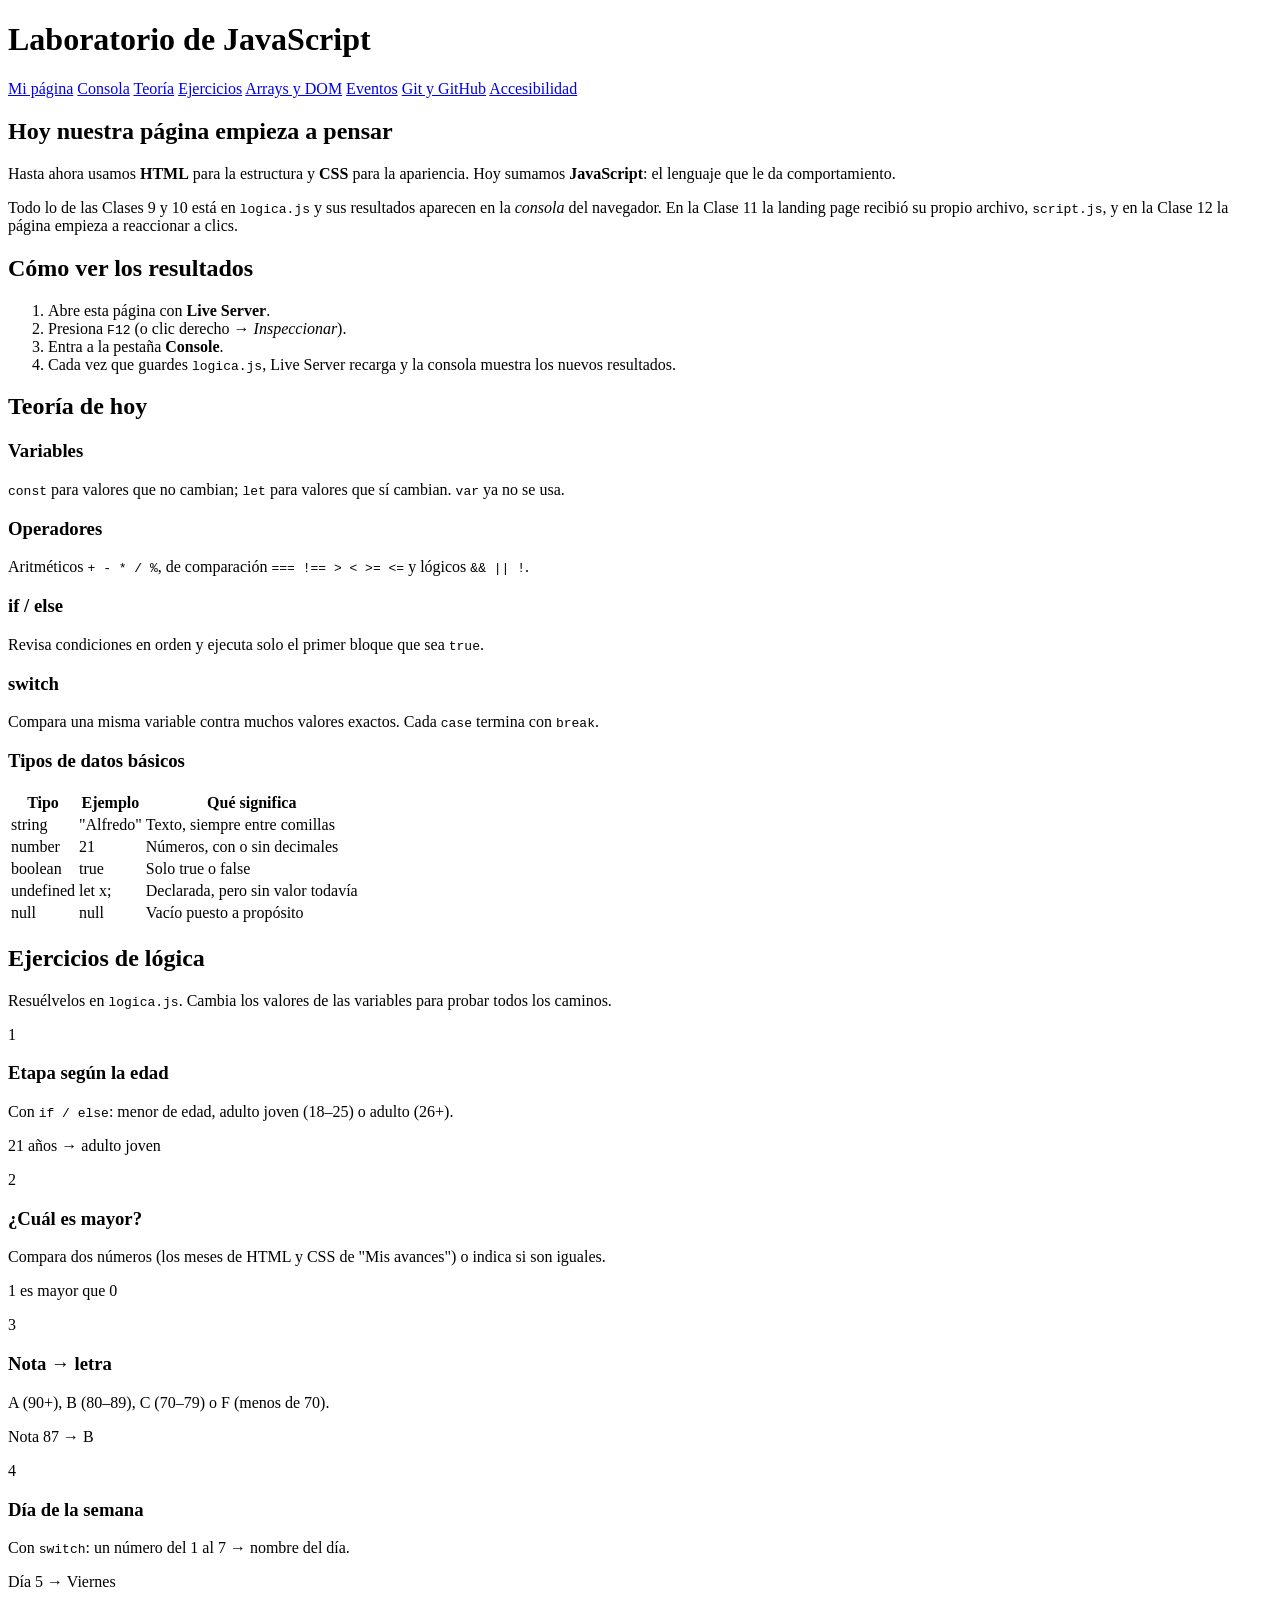
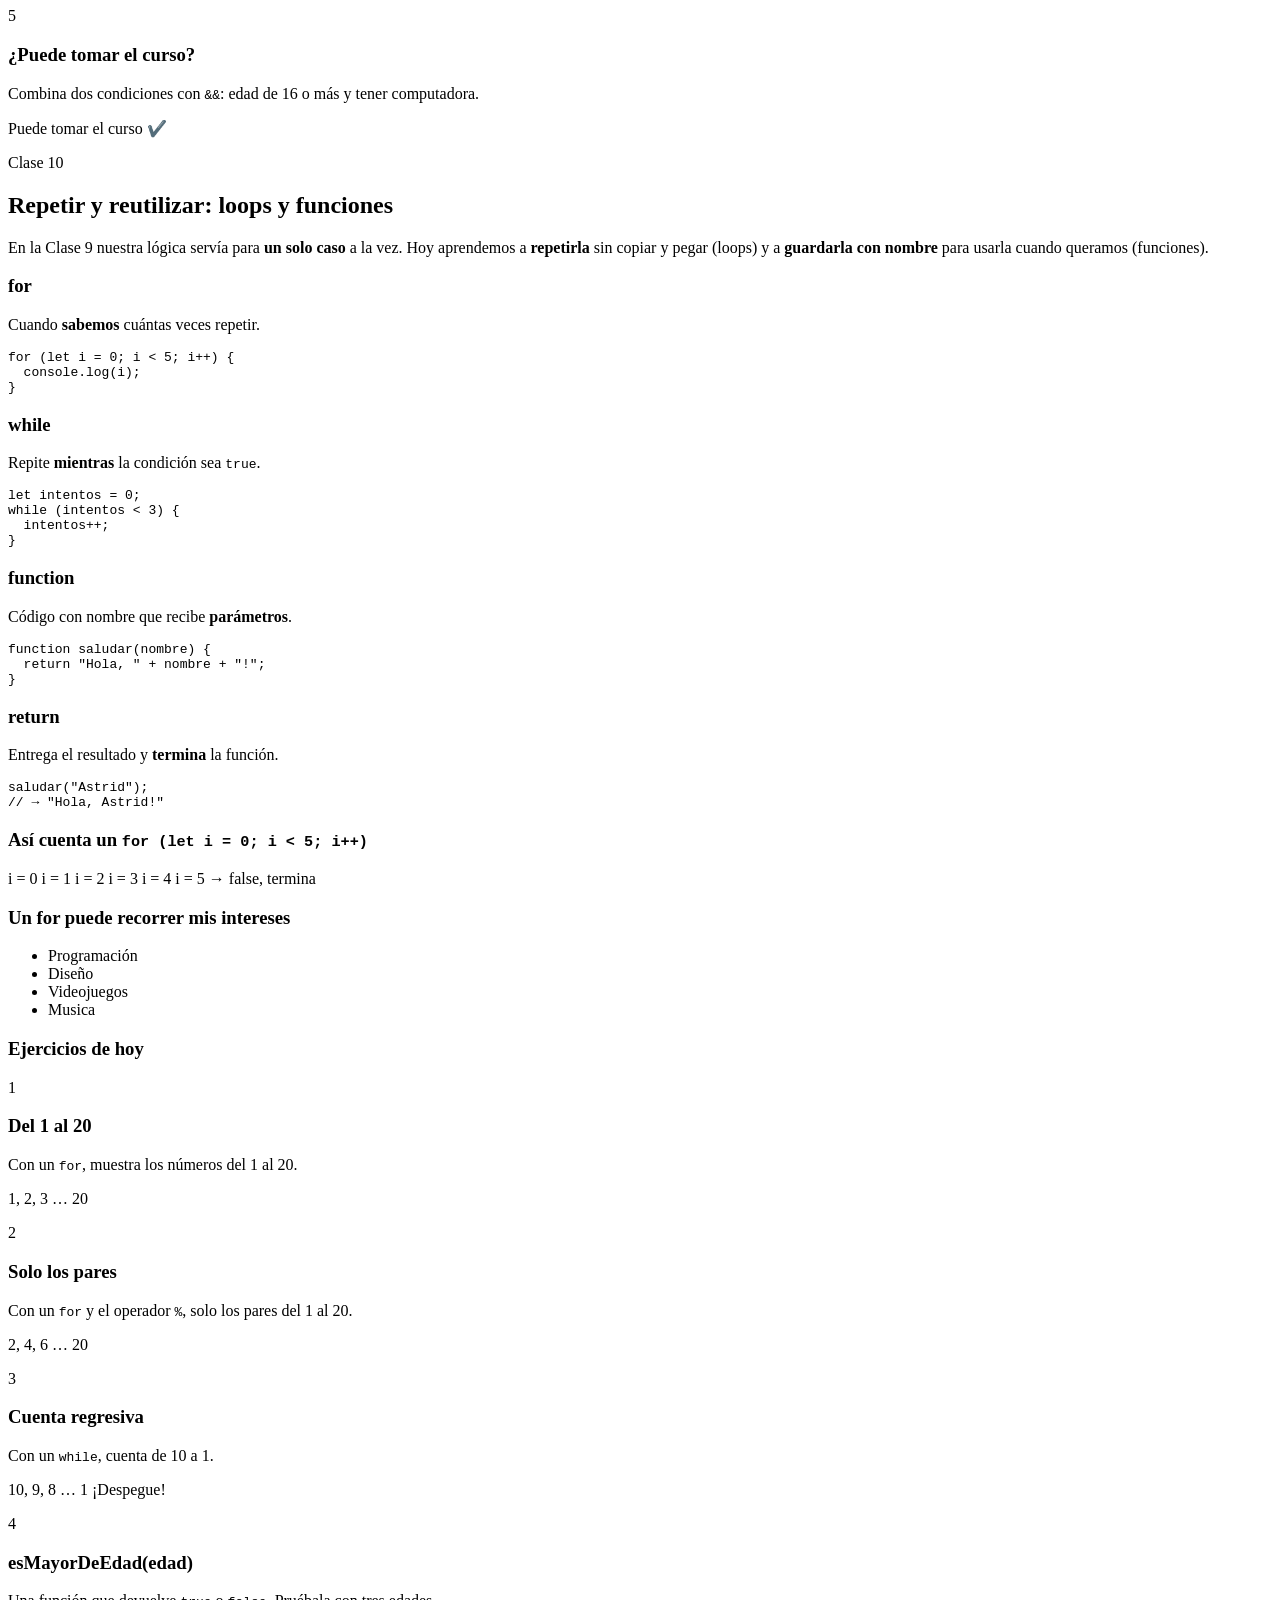
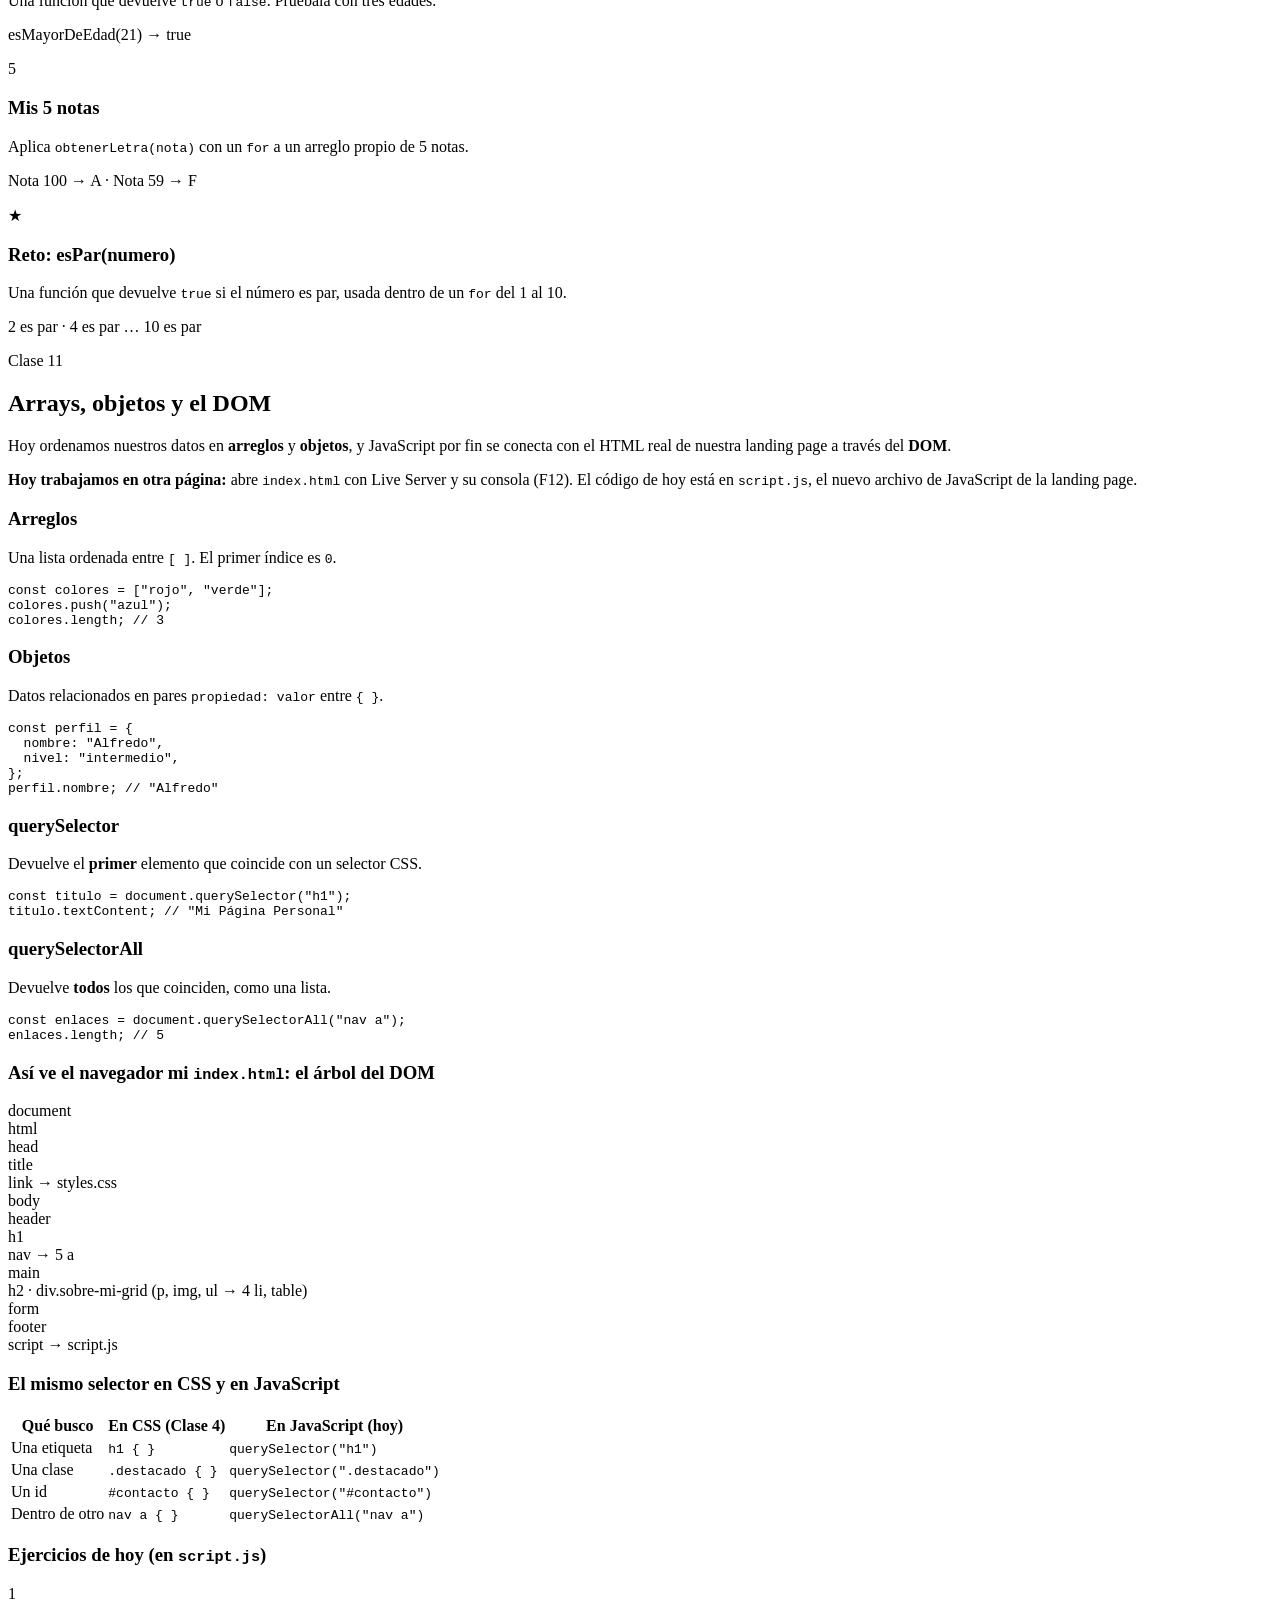
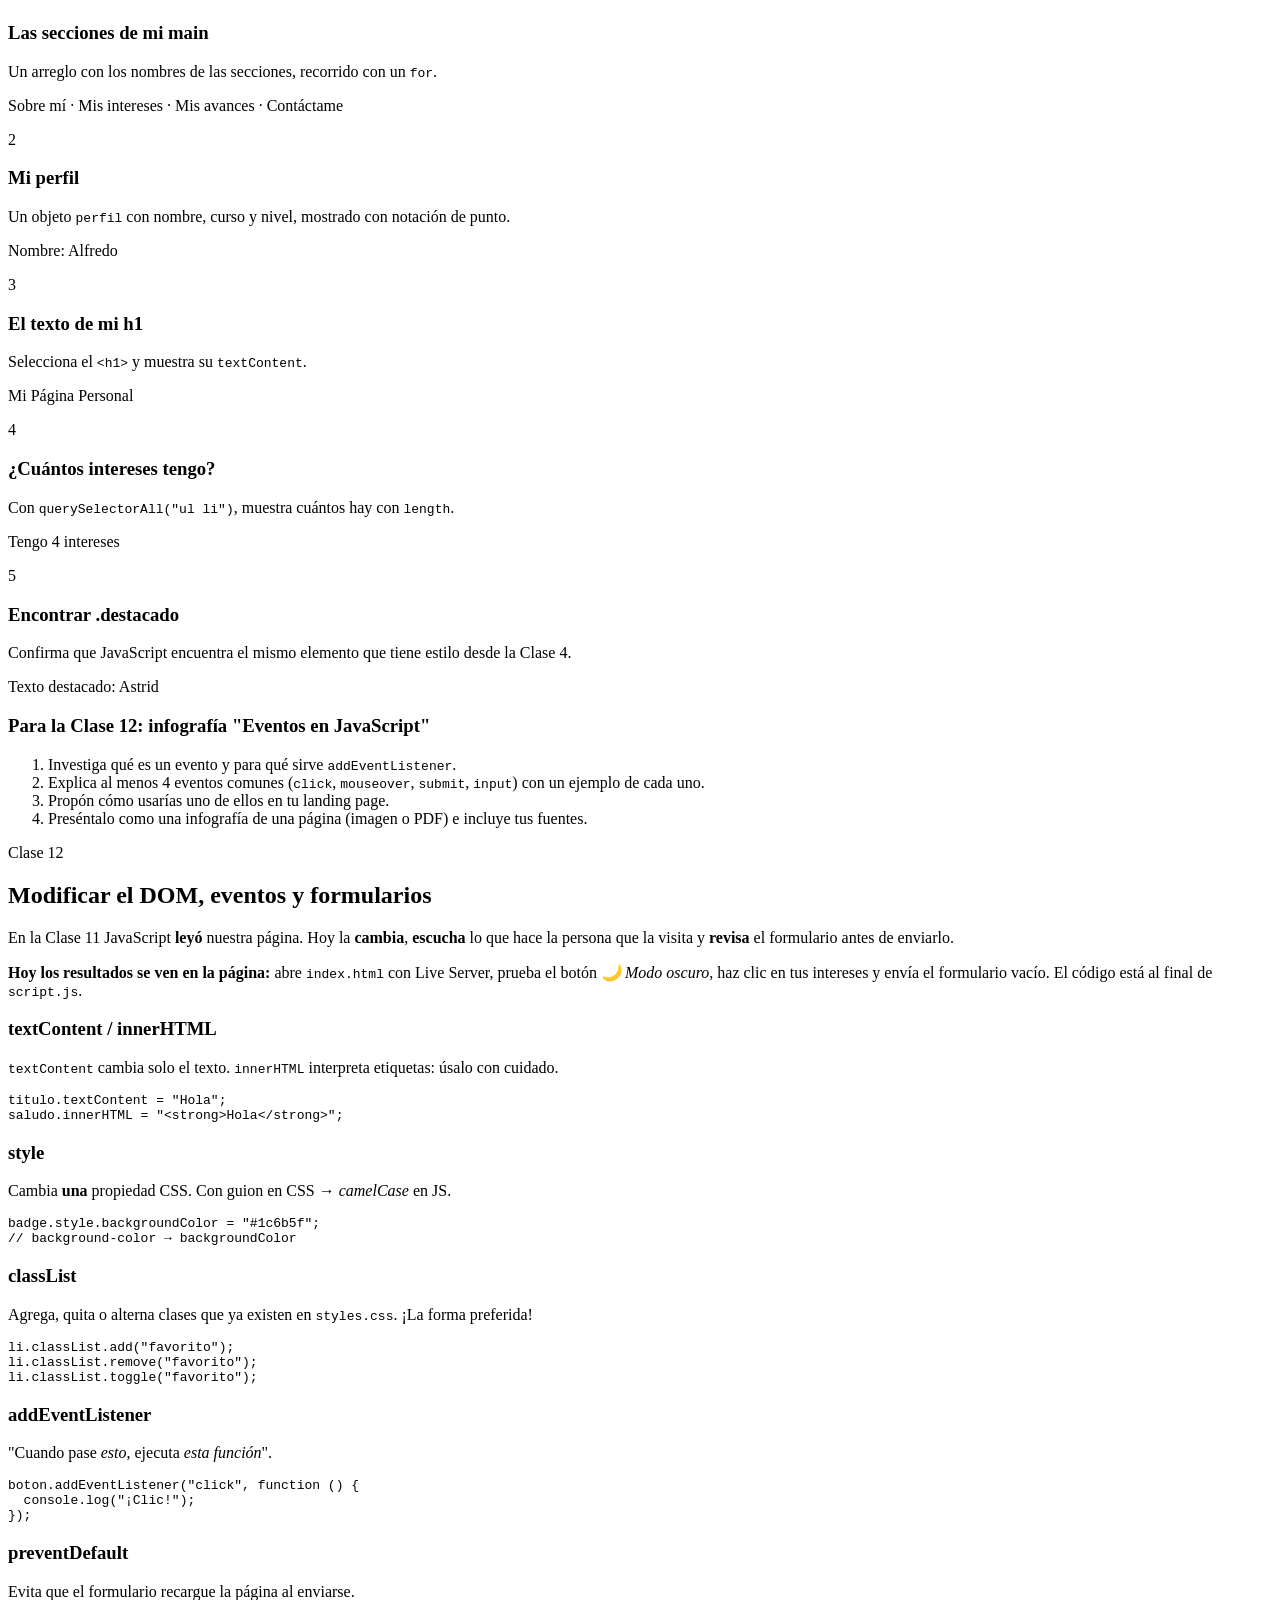
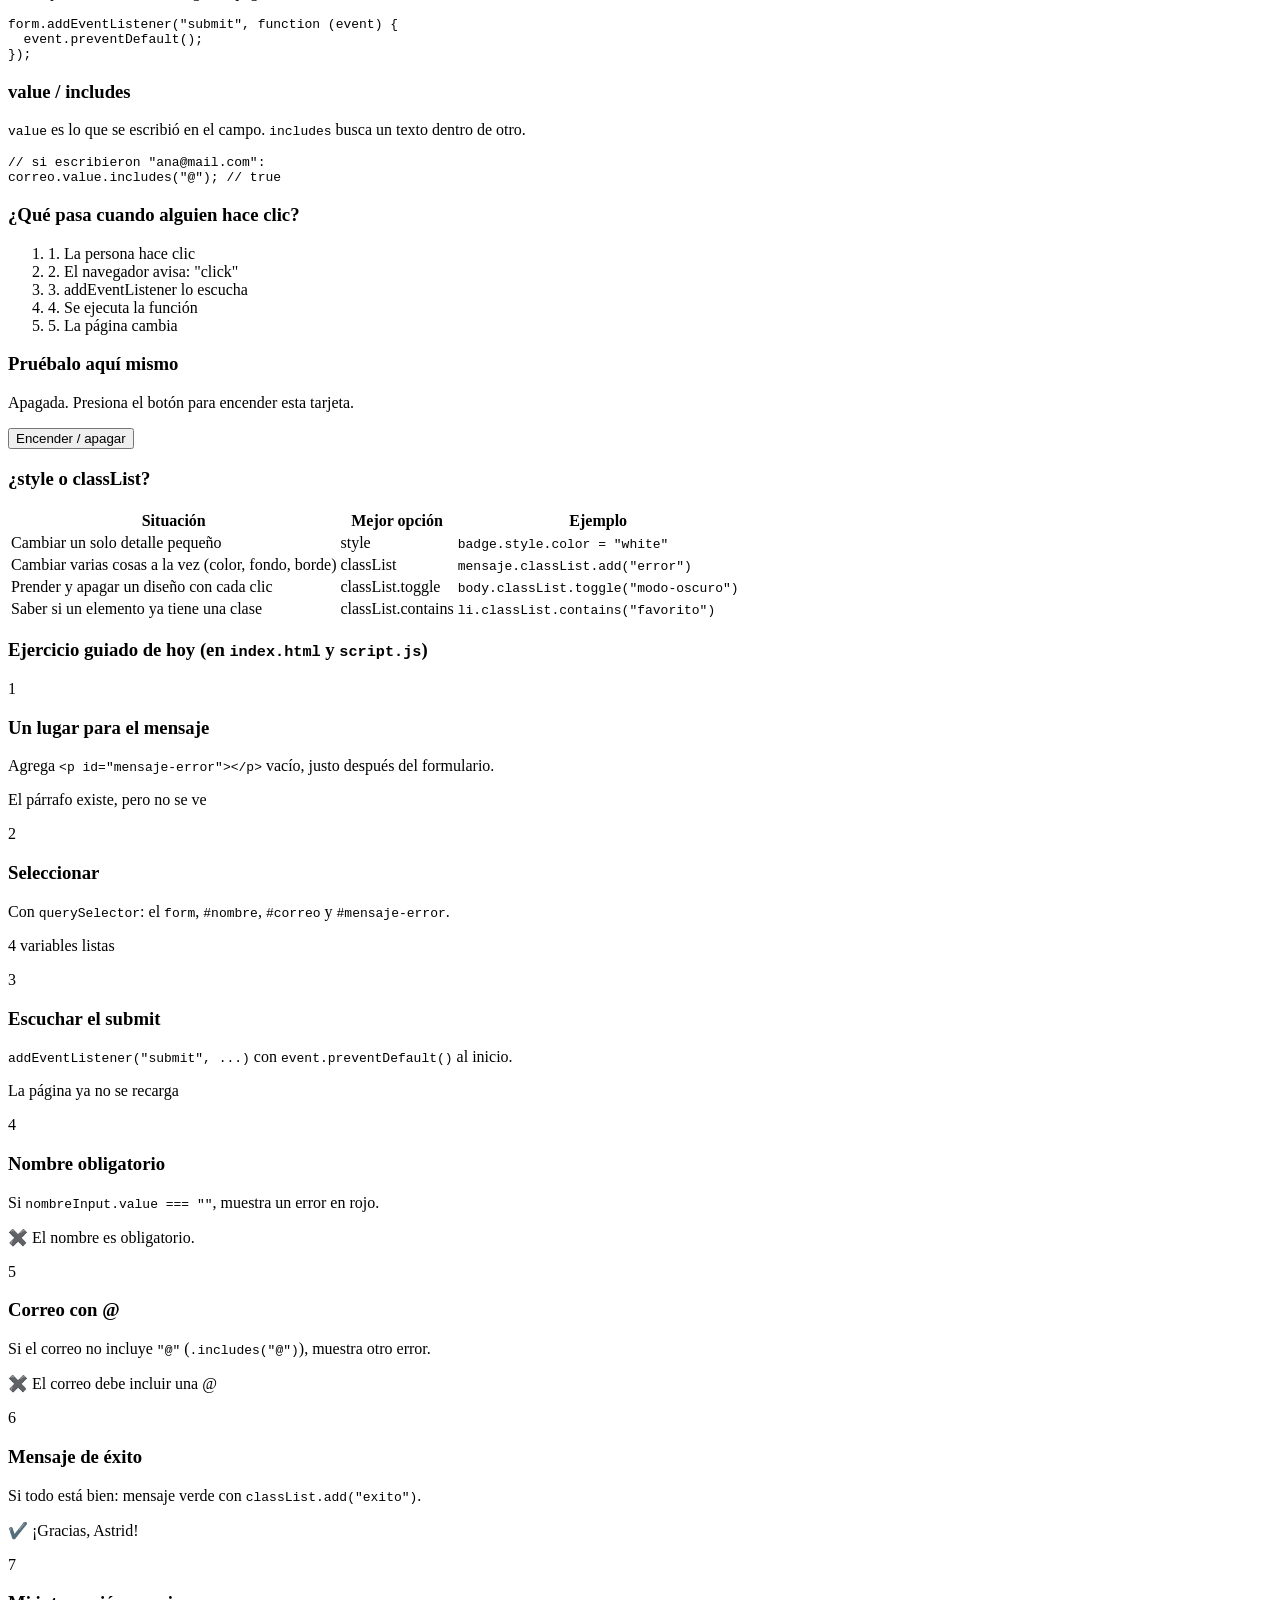
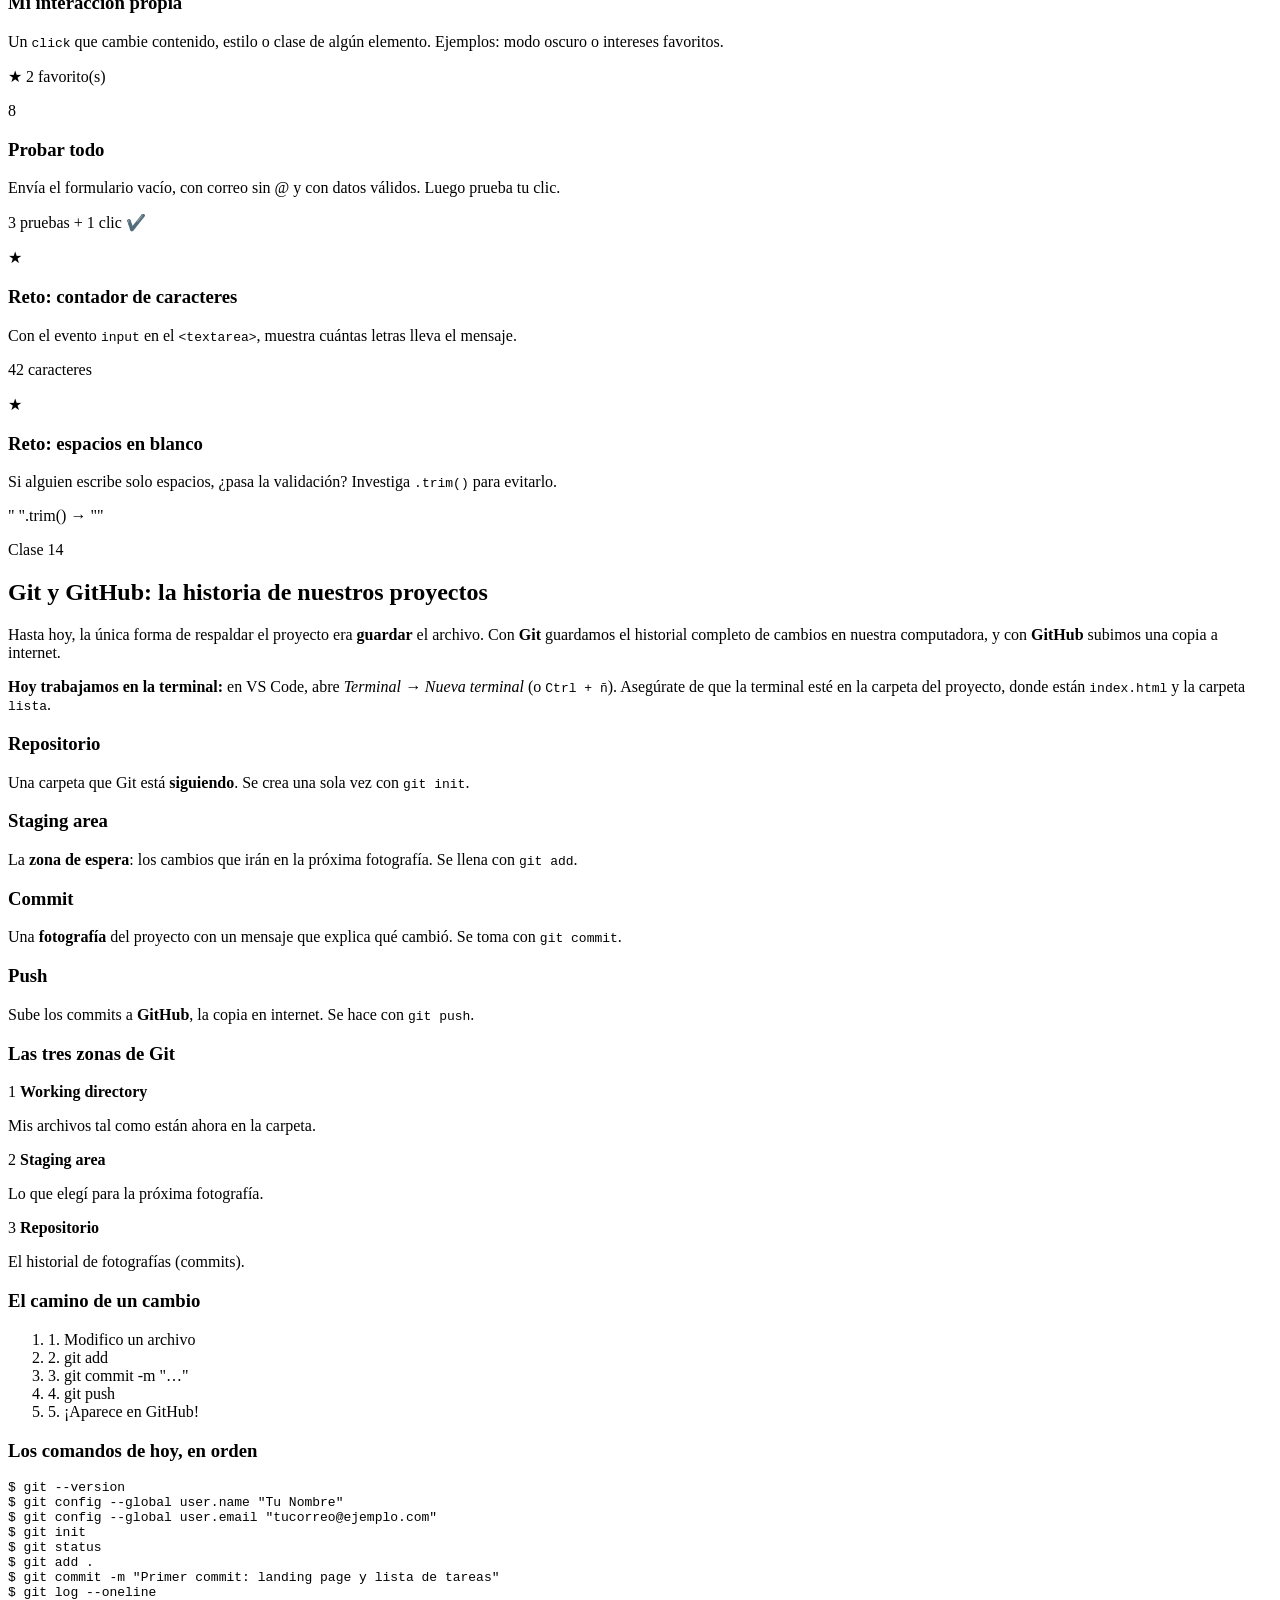
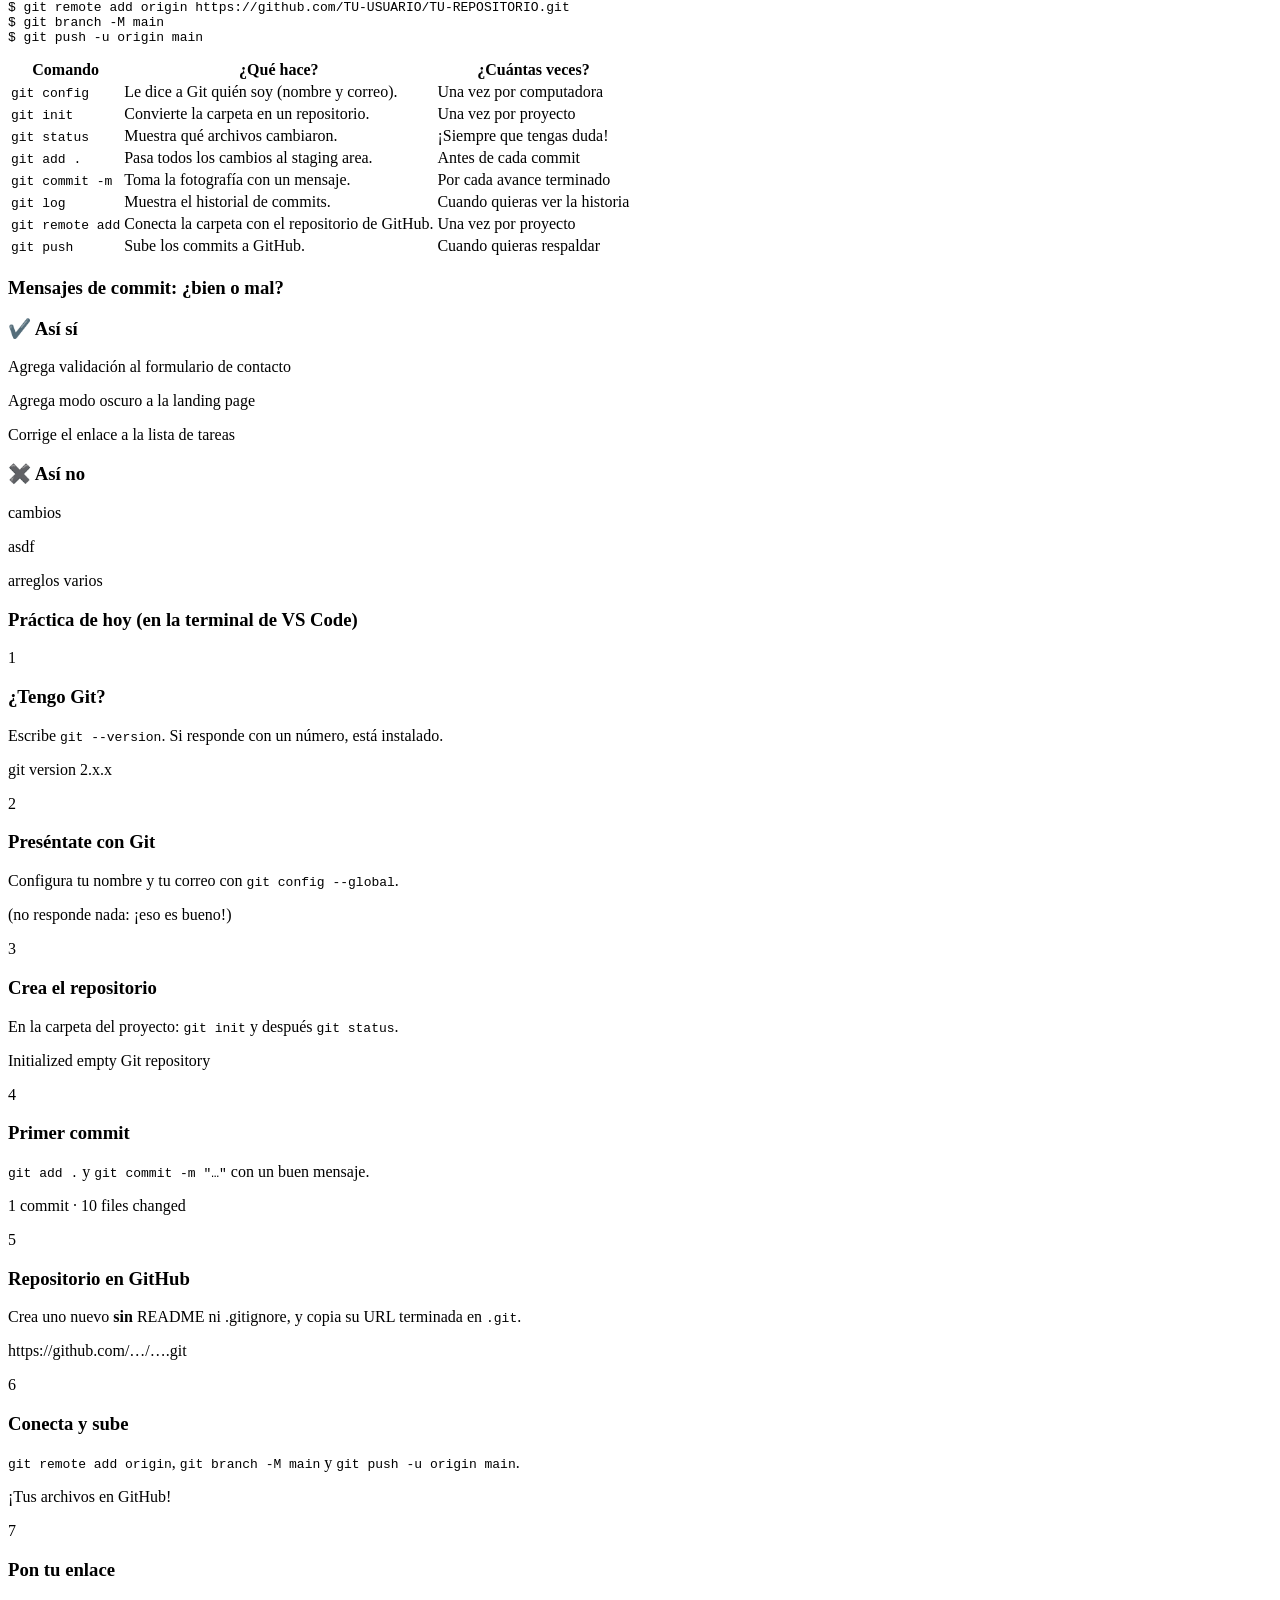
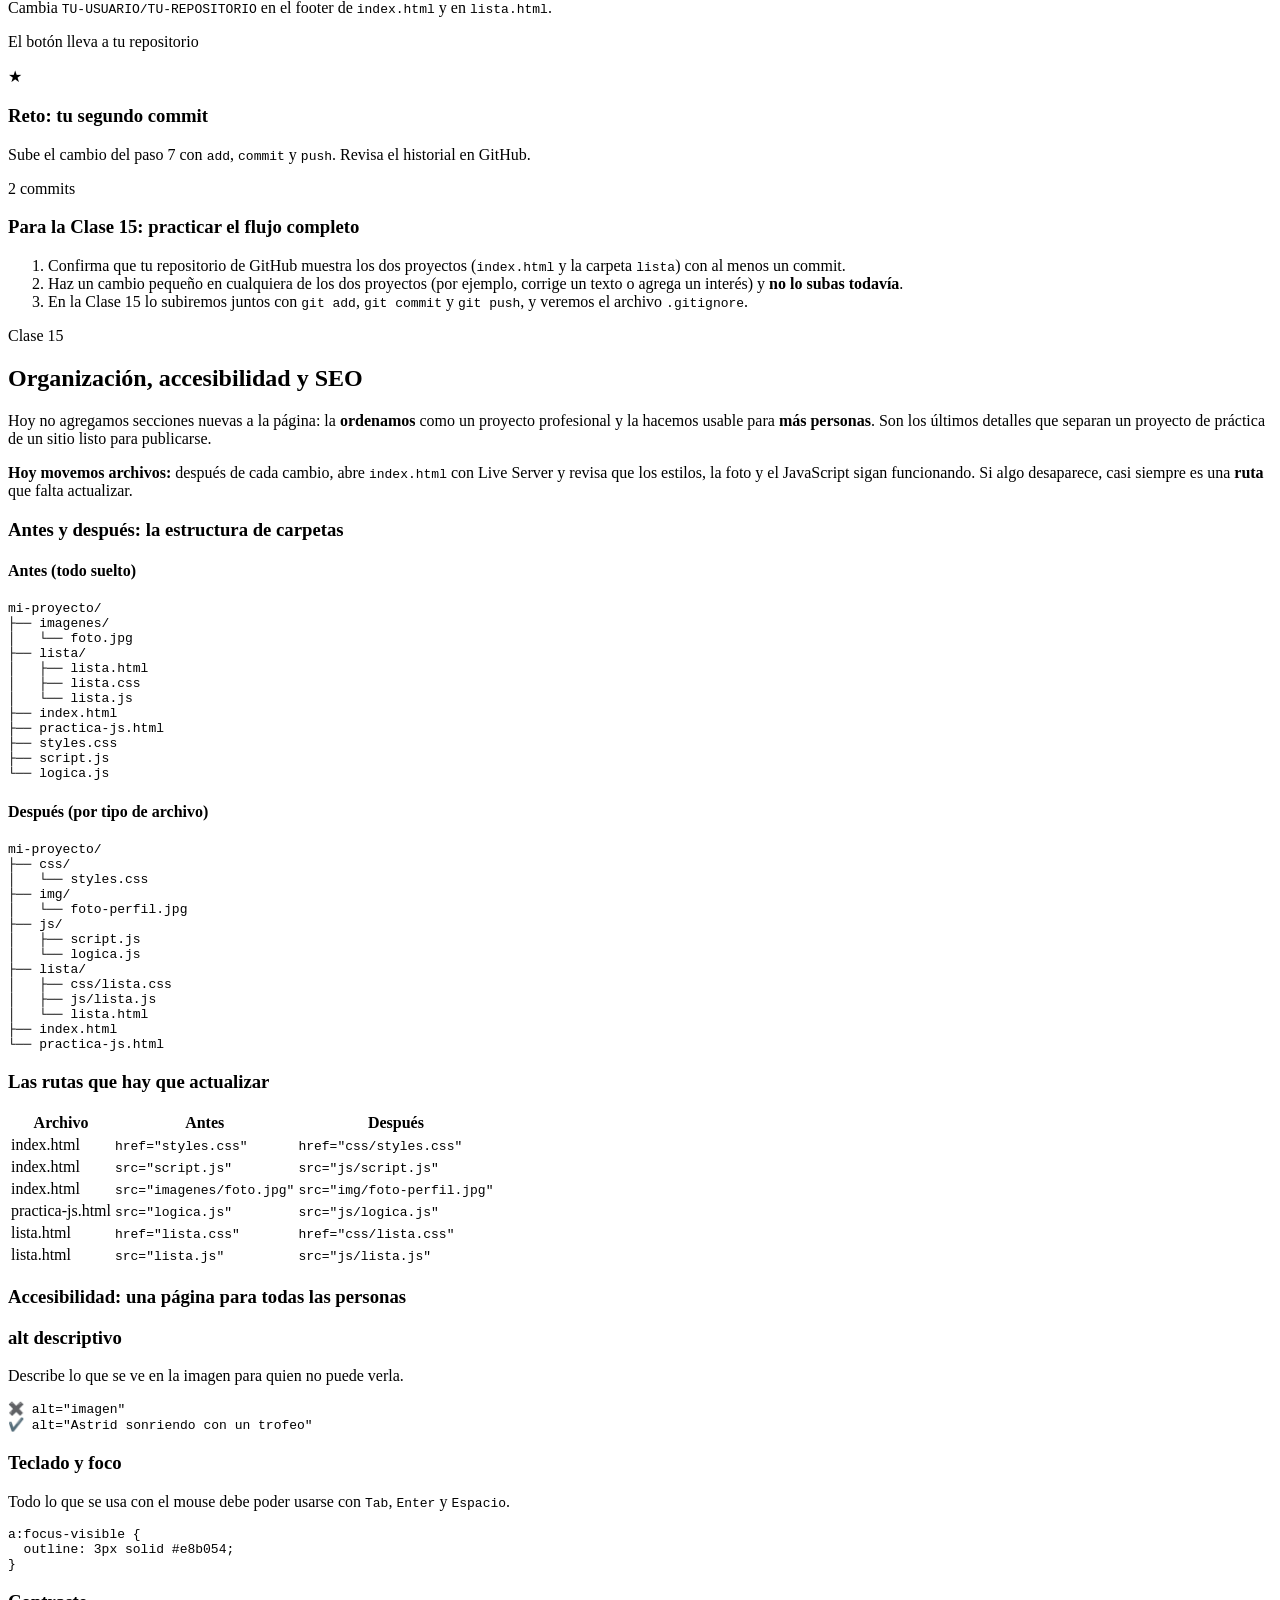
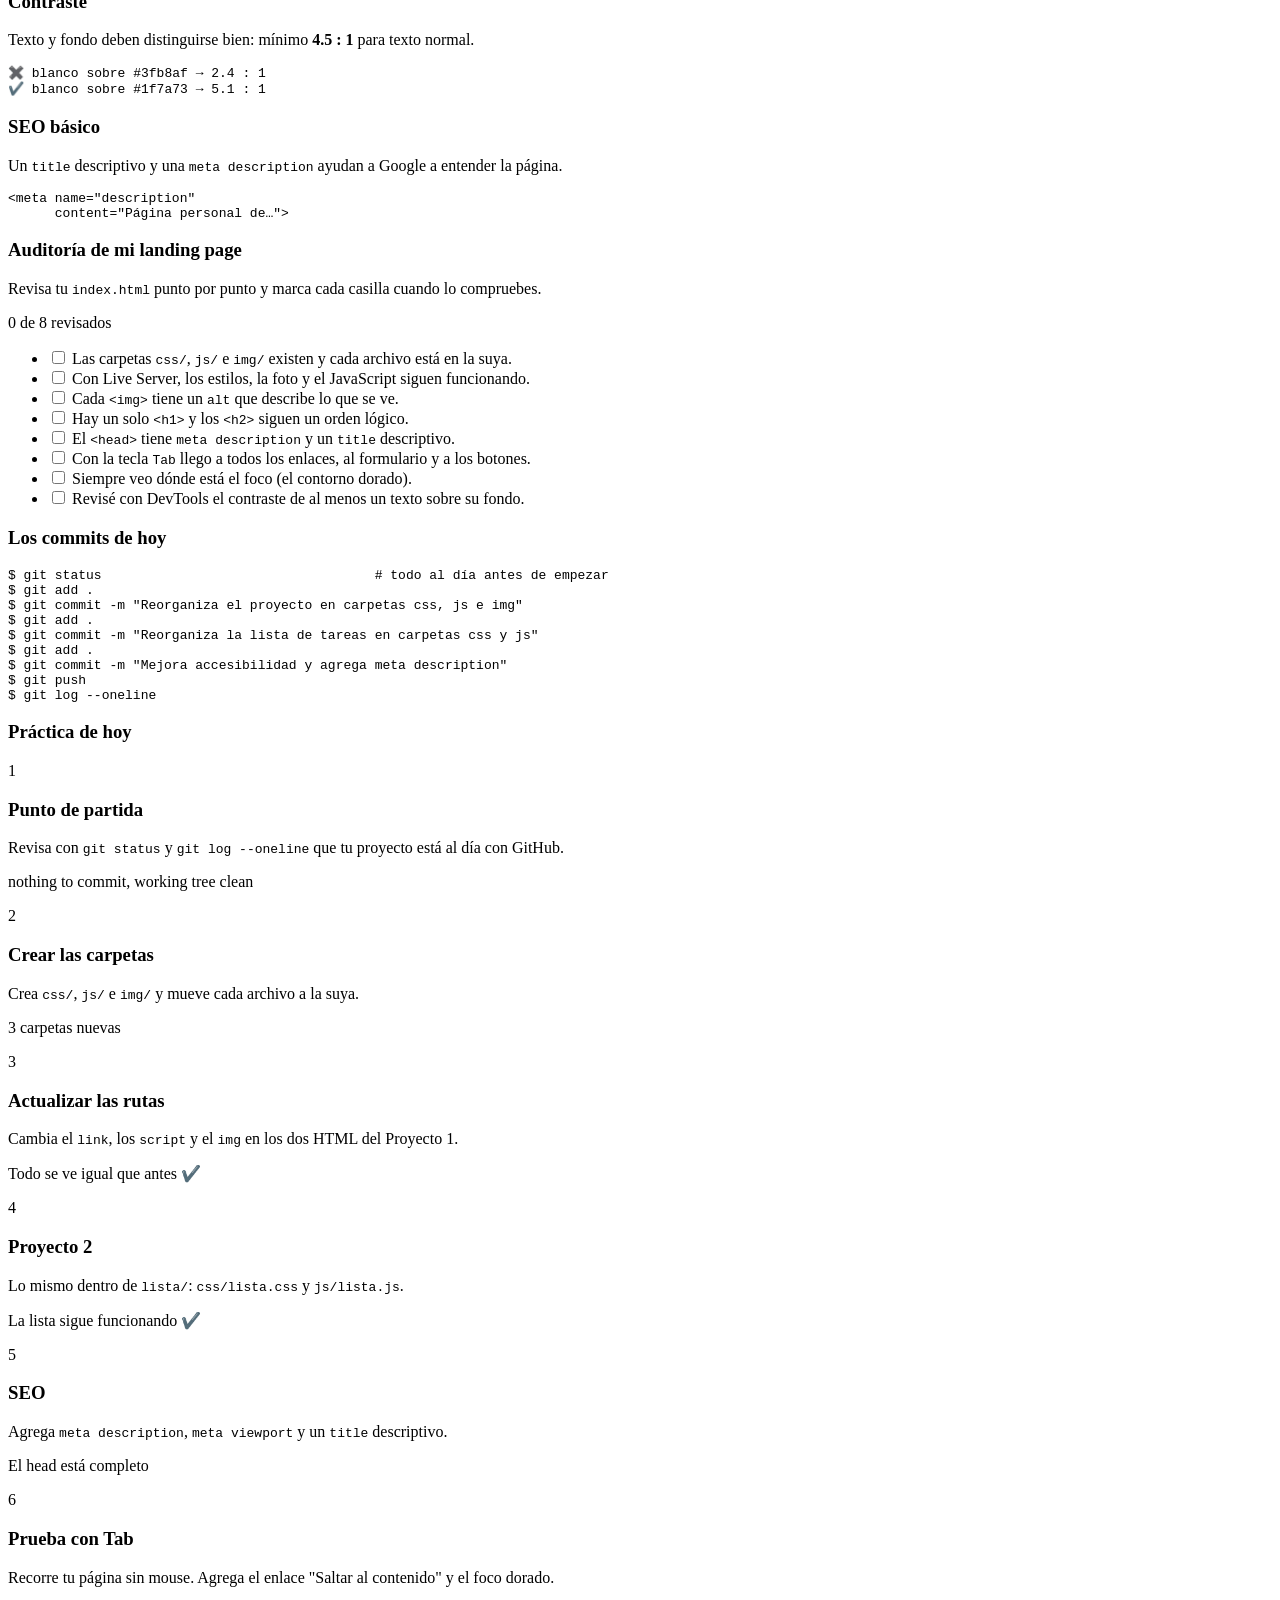
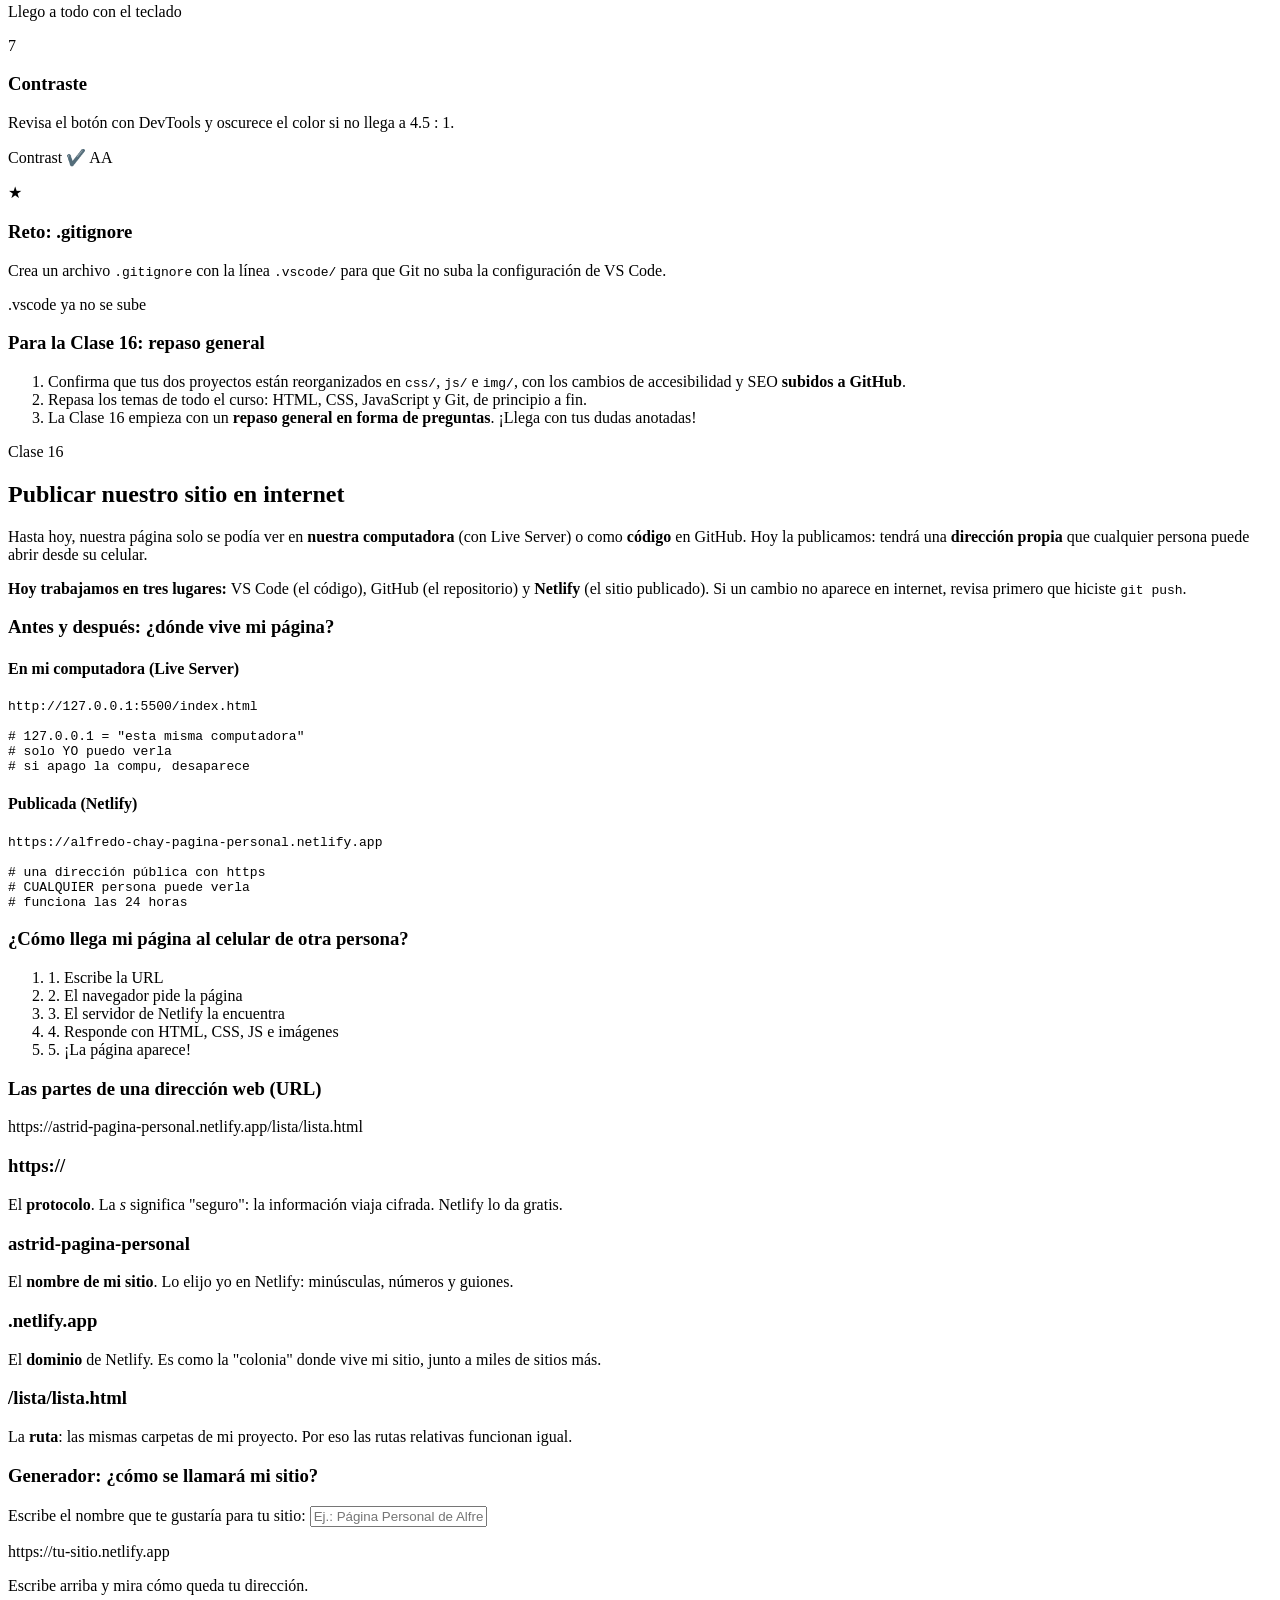
==== practica-js.html @ 5f3fa5f8 "actualiza ruta css" ====
<!DOCTYPE html>
<html lang="es">
<head>
    <meta charset="UTF-8">
    <!-- CAMBIO DE HOY (Clase 15) · SEO y responsive, igual que en index.html. -->
    <meta name="viewport" content="width=device-width, initial-scale=1.0">
    <meta name="description" content="Laboratorio de JavaScript de Alfredo: prácticas de variables, condicionales, loops, funciones, DOM, eventos, Git y accesibilidad.">
    <title>Laboratorio de JavaScript · Alfredo | Mi Página Personal</title>
    <!-- CAMBIO DE HOY (Clase 15) · ORGANIZACIÓN: la hoja de estilos ahora vive
         en la carpeta css/. -->
    <link rel="stylesheet" href="css/styles.css">
</head>
<body>
    <header>
        <h1>Laboratorio de JavaScript</h1>
        <!-- CAMBIO DE HOY (Clase 15) · ACCESIBILIDAD: el menú con nombre. -->
        <nav aria-label="Menú del laboratorio">
            <a href="index.html">Mi página</a>
            <a href="#consola">Consola</a>
            <a href="#teoria">Teoría</a>
            <a href="#ejercicios">Ejercicios</a>
            <!-- CAMBIO DE HOY (Clase 12): enlaces directos a las secciones nuevas. -->
            <a href="#clase11">Arrays y DOM</a>
            <a href="#clase12">Eventos</a>
            <!-- CAMBIO DE HOY (Clase 15): enlaces a las secciones de las Clases 14 y 15. -->
            <a href="#clase14">Git y GitHub</a>
            <a href="#clase15">Accesibilidad</a>
        </nav>
    </header>
 
    <main>
        <section class="lab-intro">
            <h2>Hoy nuestra página empieza a pensar</h2>
            <p>Hasta ahora usamos <strong class="destacado">HTML</strong> para la estructura y
            <strong class="destacado">CSS</strong> para la apariencia. Hoy sumamos
            <strong class="destacado">JavaScript</strong>: el lenguaje que le da comportamiento.</p>
            <!-- CAMBIO DE HOY (Clase 12): corregimos este texto. Decía "En la clase
                 10lo conectaremos" (faltaba un espacio y la clase correcta
                 era la 11), y faltaban espacios después de </strong>. -->
            <p>Todo lo de las Clases 9 y 10 está en <code>logica.js</code> y sus resultados aparecen en la
            <em>consola</em> del navegador. En la Clase 11 la landing page recibió su propio archivo,
            <code>script.js</code>, y en la Clase 12 la página empieza a reaccionar a clics.</p>
        </section>
 
        <section id="consola" class="consola-tip">
        <h2>Cómo ver los resultados</h2>
        <ol>
          <li>Abre esta página con <strong>Live Server</strong>.</li>
          <li>Presiona <code>F12</code> (o clic derecho → <em>Inspeccionar</em>).</li>
          <li>Entra a la pestaña <strong>Console</strong>.</li>
          <li>Cada vez que guardes <code>logica.js</code>, Live Server recarga y la consola muestra los nuevos resultados.</li>
        </ol>
      </section>
      
      <section id="teoria">
        <h2>Teoría de hoy</h2>
        <div class="lab-grid">
          <article class="tarjeta-js">
            <h3>Variables</h3>
            <p><code>const</code> para valores que no cambian; <code>let</code> para valores que sí cambian.
               <code>var</code> ya no se usa.</p>
          </article>
          <article class="tarjeta-js">
            <h3>Operadores</h3>
            <p>Aritméticos <code>+ - * / %</code>, de comparación <code>=== !== &gt; &lt; &gt;= &lt;=</code>
               y lógicos <code>&amp;&amp; || !</code>.</p>
          </article>
          <article class="tarjeta-js">
            <h3>if / else</h3>
            <p>Revisa condiciones en orden y ejecuta solo el primer bloque que sea <code>true</code>.</p>
          </article>
          <article class="tarjeta-js">
            <h3>switch</h3>
            <p>Compara una misma variable contra muchos valores exactos. Cada <code>case</code> termina con <code>break</code>.</p>
          </article>
        </div>
 
        <h3>Tipos de datos básicos</h3>
        <table>
          <thead>
            <tr>
              <th>Tipo</th>
              <th>Ejemplo</th>
              <th>Qué significa</th>
            </tr>
          </thead>
          <tbody>
            <tr><td>string</td><td>"Alfredo"</td><td>Texto, siempre entre comillas</td></tr>
            <tr><td>number</td><td>21</td><td>Números, con o sin decimales</td></tr>
            <tr><td>boolean</td><td>true</td><td>Solo true o false</td></tr>
            <tr><td>undefined</td><td>let x;</td><td>Declarada, pero sin valor todavía</td></tr>
            <tr><td>null</td><td>null</td><td>Vacío puesto a propósito</td></tr>
          </tbody>
        </table>
      </section>
 
      <section id="ejercicios">
        <h2>Ejercicios de lógica</h2>
        <p>Resuélvelos en <code>logica.js</code>. Cambia los valores de las variables para probar todos los caminos.</p>
        <div class="lab-grid">
          <article class="tarjeta-js ejercicio">
            <span class="num">1</span>
            <h3>Etapa según la edad</h3>
            <p>Con <code>if / else</code>: menor de edad, adulto joven (18–25) o adulto (26+).</p>
            <p class="salida">21 años → adulto joven</p>
          </article>
          <article class="tarjeta-js ejercicio">
            <span class="num">2</span>
            <h3>¿Cuál es mayor?</h3>
            <p>Compara dos números (los meses de HTML y CSS de "Mis avances") o indica si son iguales.</p>
            <p class="salida">1 es mayor que 0</p>
          </article>
          <article class="tarjeta-js ejercicio">
            <span class="num">3</span>
            <h3>Nota → letra</h3>
            <p>A (90+), B (80–89), C (70–79) o F (menos de 70).</p>
            <p class="salida">Nota 87 → B</p>
          </article>
          <article class="tarjeta-js ejercicio">
            <span class="num">4</span>
            <h3>Día de la semana</h3>
            <p>Con <code>switch</code>: un número del 1 al 7 → nombre del día.</p>
            <p class="salida">Día 5 → Viernes</p>
          </article>
          <article class="tarjeta-js ejercicio">
            <span class="num">5</span>
            <h3>¿Puede tomar el curso?</h3>
            <p>Combina dos condiciones con <code>&amp;&amp;</code>: edad de 16 o más y tener computadora.</p>
            <p class="salida">Puede tomar el curso ✔️</p>
          </article>
        </div>
      </section>
      <section id="clase10" class="clase-nueva">
        <span class="etiqueta-clase">Clase 10</span>
        <h2>Repetir y reutilizar: loops y funciones</h2>
        <p>En la Clase 9 nuestra lógica servía para <strong>un solo caso</strong> a la vez.
           Hoy aprendemos a <strong>repetirla</strong> sin copiar y pegar (loops) y a
           <strong>guardarla con nombre</strong> para usarla cuando queramos (funciones).</p>
          
                <!-- CAMBIO DE HOY (Clase 11): corregimos la sangría de los cuatro
             <pre> de abajo. Dentro de <pre> CADA espacio cuenta y se ve en
             la página; por eso sus líneas empiezan pegadas al margen
             izquierdo del archivo, aunque se vea raro en el editor. -->
        <!-- Cuatro tarjetas con la teoría de hoy. <pre> respeta los
             espacios y saltos de línea tal como los escribimos, por eso
             lo usamos para mostrar código de varias líneas. -->
        <div class="lab-grid">
          <article class="tarjeta-js">
            <h3>for</h3>
            <p>Cuando <strong>sabemos</strong> cuántas veces repetir.</p>
<pre class="mini-codigo">for (let i = 0; i &lt; 5; i++) {
  console.log(i);
}</pre>
          </article>
          <article class="tarjeta-js">
            <h3>while</h3>
            <p>Repite <strong>mientras</strong> la condición sea <code>true</code>.</p>
<pre class="mini-codigo">let intentos = 0;
while (intentos &lt; 3) {
  intentos++;
}</pre>
          </article>
          <article class="tarjeta-js">
            <h3>function</h3>
            <p>Código con nombre que recibe <strong>parámetros</strong>.</p>
<pre class="mini-codigo">function saludar(nombre) {
  return "Hola, " + nombre + "!";
}</pre>
          </article>
          <article class="tarjeta-js">
            <h3>return</h3>
            <p>Entrega el resultado y <strong>termina</strong> la función.</p>
<pre class="mini-codigo">saludar("Astrid");
// → "Hola, Astrid!"</pre>
          </article>
        </div>
 
        <!-- Las vueltas de un for, dibujadas: cada <span> es una vuelta.
             La última (.fin) es cuando la condición ya es false. -->
        <h3>Así cuenta un <code>for (let i = 0; i &lt; 5; i++)</code></h3>
        <div class="vueltas">
          <span>i = 0</span>
          <span>i = 1</span>
          <span>i = 2</span>
          <span>i = 3</span>
          <span>i = 4</span>
          <span class="fin">i = 5 → false, termina</span>
        </div>
 
        <!-- Reutilizamos los chips de la Clase 6: un for puede recorrer
             esta misma lista, uno por uno, guardada en un arreglo. -->
        <h3>Un for puede recorrer mis intereses</h3>
        <ul>
          <li>Programación</li>
          <li>Diseño</li>
          <li>Videojuegos</li>
          <li>Musica</li>
        </ul>
 
        <h3>Ejercicios de hoy</h3>
        <div class="lab-grid">
          <article class="tarjeta-js ejercicio">
            <span class="num">1</span>
            <h3>Del 1 al 20</h3>
            <p>Con un <code>for</code>, muestra los números del 1 al 20.</p>
            <p class="salida">1, 2, 3 … 20</p>
          </article>
          <article class="tarjeta-js ejercicio">
            <span class="num">2</span>
            <h3>Solo los pares</h3>
            <p>Con un <code>for</code> y el operador <code>%</code>, solo los pares del 1 al 20.</p>
            <p class="salida">2, 4, 6 … 20</p>
          </article>
          <article class="tarjeta-js ejercicio">
            <span class="num">3</span>
            <h3>Cuenta regresiva</h3>
            <p>Con un <code>while</code>, cuenta de 10 a 1.</p>
            <p class="salida">10, 9, 8 … 1 ¡Despegue!</p>
          </article>
          <article class="tarjeta-js ejercicio">
            <span class="num">4</span>
            <h3>esMayorDeEdad(edad)</h3>
            <p>Una función que devuelve <code>true</code> o <code>false</code>. Pruébala con tres edades.</p>
            <p class="salida">esMayorDeEdad(21) → true</p>
          </article>
          <article class="tarjeta-js ejercicio">
            <span class="num">5</span>
            <h3>Mis 5 notas</h3>
            <p>Aplica <code>obtenerLetra(nota)</code> con un <code>for</code> a un arreglo propio de 5 notas.</p>
            <p class="salida">Nota 100 → A · Nota 59 → F</p>
          </article>
          <!-- .reto: misma tarjeta de ejercicio, pero con borde y número
               dorados para marcar que es opcional. -->
          <article class="tarjeta-js ejercicio reto">
            <span class="num">★</span>
            <h3>Reto: esPar(numero)</h3>
            <p>Una función que devuelve <code>true</code> si el número es par, usada dentro de un <code>for</code> del 1 al 10.</p>
            <p class="salida">2 es par · 4 es par … 10 es par</p>
          </article>
        </div>
      </section>
      <!-- ===================================================
           CAMBIO DE HOY (Clase 11): sección NUEVA del laboratorio.
           Todo lo que está entre este comentario y </main> es de hoy.
           Reutiliza las clases de las Clases 9 y 10 (.clase-nueva,
           .etiqueta-clase, .lab-grid, .tarjeta-js, .mini-codigo,
           .ejercicio, .num, .salida, .tarea-clase) y suma unas pocas
           nuevas al final de styles.css (sección CLASE 11): .aviso-hoy,
           .arbol, .nodo y .tabla-selectores.
           =================================================== -->
      <section id="clase11" class="clase-nueva">
        <span class="etiqueta-clase">Clase 11</span>
        <h2>Arrays, objetos y el DOM</h2>
        <p>Hoy ordenamos nuestros datos en <strong>arreglos</strong> y <strong>objetos</strong>, y JavaScript
           por fin se conecta con el HTML real de nuestra landing page a través del <strong>DOM</strong>.</p>
 
        <!-- .aviso-hoy: un recordatorio importante. Hoy la consola que hay
             que mirar es la de index.html, no la de este laboratorio. -->
        <div class="aviso-hoy">
          <strong>Hoy trabajamos en otra página:</strong> abre <code>index.html</code> con Live Server
          y su consola (F12). El código de hoy está en <code>script.js</code>, el nuevo archivo
          de JavaScript de la landing page.
        </div>
 
        <div class="lab-grid">
          <article class="tarjeta-js">
            <h3>Arreglos</h3>
            <p>Una lista ordenada entre <code>[ ]</code>. El primer índice es <code>0</code>.</p>
<pre class="mini-codigo">const colores = ["rojo", "verde"];
colores.push("azul");
colores.length; // 3</pre>
          </article>
          <article class="tarjeta-js">
            <h3>Objetos</h3>
            <p>Datos relacionados en pares <code>propiedad: valor</code> entre <code>{ }</code>.</p>
<pre class="mini-codigo">const perfil = {
  nombre: "Alfredo",
  nivel: "intermedio",
};
perfil.nombre; // "Alfredo"</pre>
          </article>
          <article class="tarjeta-js">
            <h3>querySelector</h3>
            <p>Devuelve el <strong>primer</strong> elemento que coincide con un selector CSS.</p>
<pre class="mini-codigo">const titulo = document.querySelector("h1");
titulo.textContent; // "Mi Página Personal"</pre>
          </article>
          <article class="tarjeta-js">
            <h3>querySelectorAll</h3>
            <p>Devuelve <strong>todos</strong> los que coinciden, como una lista.</p>
<pre class="mini-codigo">const enlaces = document.querySelectorAll("nav a");
enlaces.length; // 5</pre>
          </article>
        </div>
 
        <!-- El árbol del DOM de NUESTRA landing page, dibujado con cajas
             anidadas: cada .nodo dentro de otro es un "hijo". Así ve el
             navegador nuestro index.html después de leerlo. -->
        <h3>Así ve el navegador mi <code>index.html</code>: el árbol del DOM</h3>
        <div class="arbol">
          <div class="nodo raiz">document
            <div class="nodo">html
              <div class="nodo">head
                <div class="nodo hoja">title</div>
                <div class="nodo hoja">link → styles.css</div>
              </div>
              <div class="nodo">body
                <div class="nodo">header
                  <div class="nodo hoja marcado">h1</div>
                  <div class="nodo hoja marcado">nav → 5 a</div>
                </div>
                <div class="nodo">main
                  <div class="nodo hoja">h2 · div.sobre-mi-grid (p, img, ul → 4 li, table)</div>
                  <div class="nodo hoja">form</div>
                </div>
                <div class="nodo hoja">footer</div>
                <div class="nodo hoja nuevo">script → script.js</div>
              </div>
            </div>
          </div>
        </div>
 
        <!-- Misma idea de la Clase 4: el selector se escribe igual en CSS
             y en JavaScript. Usamos una tabla (Clase 3) con una clase
             propia para que su segunda columna no se vea como pastilla. -->
        <h3>El mismo selector en CSS y en JavaScript</h3>
        <table class="tabla-selectores">
          <thead>
            <tr><th>Qué busco</th><th>En CSS (Clase 4)</th><th>En JavaScript (hoy)</th></tr>
          </thead>
          <tbody>
            <tr><td>Una etiqueta</td><td><code>h1 { }</code></td><td><code>querySelector("h1")</code></td></tr>
            <tr><td>Una clase</td><td><code>.destacado { }</code></td><td><code>querySelector(".destacado")</code></td></tr>
            <tr><td>Un id</td><td><code>#contacto { }</code></td><td><code>querySelector("#contacto")</code></td></tr>
            <tr><td>Dentro de otro</td><td><code>nav a { }</code></td><td><code>querySelectorAll("nav a")</code></td></tr>
          </tbody>
        </table>
 
        <h3>Ejercicios de hoy (en <code>script.js</code>)</h3>
        <div class="lab-grid">
          <article class="tarjeta-js ejercicio">
            <span class="num">1</span>
            <h3>Las secciones de mi main</h3>
            <p>Un arreglo con los nombres de las secciones, recorrido con un <code>for</code>.</p>
            <p class="salida">Sobre mí · Mis intereses · Mis avances · Contáctame</p>
          </article>
          <article class="tarjeta-js ejercicio">
            <span class="num">2</span>
            <h3>Mi perfil</h3>
            <p>Un objeto <code>perfil</code> con nombre, curso y nivel, mostrado con notación de punto.</p>
            <p class="salida">Nombre: Alfredo</p>
          </article>
          <article class="tarjeta-js ejercicio">
            <span class="num">3</span>
            <h3>El texto de mi h1</h3>
            <p>Selecciona el <code>&lt;h1&gt;</code> y muestra su <code>textContent</code>.</p>
            <p class="salida">Mi Página Personal</p>
          </article>
          <article class="tarjeta-js ejercicio">
            <span class="num">4</span>
            <h3>¿Cuántos intereses tengo?</h3>
            <p>Con <code>querySelectorAll("ul li")</code>, muestra cuántos hay con <code>length</code>.</p>
            <p class="salida">Tengo 4 intereses</p>
          </article>
          <article class="tarjeta-js ejercicio">
            <span class="num">5</span>
            <h3>Encontrar .destacado</h3>
            <p>Confirma que JavaScript encuentra el mismo elemento que tiene estilo desde la Clase 4.</p>
            <p class="salida">Texto destacado: Astrid</p>
          </article>
        </div>
 
        <!-- Tarea para la Clase 12, con el recuadro dorado de la Clase 10. -->
        <div class="tarea-clase">
          <h3>Para la Clase 12: infografía "Eventos en JavaScript"</h3>
          <ol>
            <li>Investiga qué es un evento y para qué sirve <code>addEventListener</code>.</li>
            <li>Explica al menos 4 eventos comunes (<code>click</code>, <code>mouseover</code>, <code>submit</code>, <code>input</code>) con un ejemplo de cada uno.</li>
            <li>Propón cómo usarías uno de ellos en tu landing page.</li>
            <li>Preséntalo como una infografía de una página (imagen o PDF) e incluye tus fuentes.</li>
          </ol>
        </div>
      </section>
      <!-- ===================================================
           CAMBIO DE HOY (Clase 12): sección NUEVA del laboratorio.
           Todo lo que está entre este comentario y </main> es de hoy.
           Reutiliza las clases de las Clases 9, 10 y 11 y suma unas
           pocas nuevas al final de styles.css (sección CLASE 12):
           .flujo y .demo-tarjeta.
           =================================================== -->
      <section id="clase12" class="clase-nueva">
        <span class="etiqueta-clase">Clase 12</span>
        <h2>Modificar el DOM, eventos y formularios</h2>
        <p>En la Clase 11 JavaScript <strong>leyó</strong> nuestra página. Hoy la
           <strong>cambia</strong>, <strong>escucha</strong> lo que hace la persona que la visita
           y <strong>revisa</strong> el formulario antes de enviarlo.</p>
 
        <div class="aviso-hoy">
          <strong>Hoy los resultados se ven en la página:</strong> abre <code>index.html</code> con
          Live Server, prueba el botón <em>🌙 Modo oscuro</em>, haz clic en tus intereses y envía el
          formulario vacío. El código está al final de <code>script.js</code>.
        </div>
 
        <!-- Seis tarjetas con la teoría de hoy (mismo .lab-grid de siempre). -->
        <div class="lab-grid">
          <article class="tarjeta-js">
            <h3>textContent / innerHTML</h3>
            <p><code>textContent</code> cambia solo el texto. <code>innerHTML</code> interpreta etiquetas:
               úsalo con cuidado.</p>
<pre class="mini-codigo">titulo.textContent = "Hola";
saludo.innerHTML = "&lt;strong&gt;Hola&lt;/strong&gt;";</pre>
          </article>
          <article class="tarjeta-js">
            <h3>style</h3>
            <p>Cambia <strong>una</strong> propiedad CSS. Con guion en CSS → <em>camelCase</em> en JS.</p>
<pre class="mini-codigo">badge.style.backgroundColor = "#1c6b5f";
// background-color → backgroundColor</pre>
          </article>
          <article class="tarjeta-js">
            <h3>classList</h3>
            <p>Agrega, quita o alterna clases que ya existen en <code>styles.css</code>. ¡La forma preferida!</p>
<pre class="mini-codigo">li.classList.add("favorito");
li.classList.remove("favorito");
li.classList.toggle("favorito");</pre>
          </article>
          <article class="tarjeta-js">
            <h3>addEventListener</h3>
            <p>"Cuando pase <em>esto</em>, ejecuta <em>esta función</em>".</p>
<pre class="mini-codigo">boton.addEventListener("click", function () {
  console.log("¡Clic!");
});</pre>
          </article>
          <article class="tarjeta-js">
            <h3>preventDefault</h3>
            <p>Evita que el formulario recargue la página al enviarse.</p>
<pre class="mini-codigo">form.addEventListener("submit", function (event) {
  event.preventDefault();
});</pre>
          </article>
          <article class="tarjeta-js">
            <h3>value / includes</h3>
            <p><code>value</code> es lo que se escribió en el campo. <code>includes</code> busca un texto dentro de otro.</p>
<pre class="mini-codigo">// si escribieron "ana@mail.com":
correo.value.includes("@"); // true</pre>
          </article>
        </div>
 
        <!-- El camino de un evento, paso a paso (.flujo: Flexbox). -->
        <h3>¿Qué pasa cuando alguien hace clic?</h3>
        <ol class="flujo">
          <li>1. La persona hace clic</li>
          <li>2. El navegador avisa: "click"</li>
          <li>3. addEventListener lo escucha</li>
          <li>4. Se ejecuta la función</li>
          <li>5. La página cambia</li>
        </ol>
 
        <!-- Demo en vivo: el código está al final de logica.js. -->
        <h3>Pruébalo aquí mismo</h3>
        <div id="demo-tarjeta" class="demo-tarjeta">
          <p id="demo-texto">Apagada. Presiona el botón para encender esta tarjeta.</p>
          <button type="button" id="demo-boton">Encender / apagar</button>
        </div>
 
        <!-- Tabla con la clase de la Clase 11 para que la 2.ª columna no
             se vea como "pastilla". -->
        <h3>¿style o classList?</h3>
        <table class="tabla-selectores">
          <thead>
            <tr><th>Situación</th><th>Mejor opción</th><th>Ejemplo</th></tr>
          </thead>
          <tbody>
            <tr><td>Cambiar un solo detalle pequeño</td><td>style</td><td><code>badge.style.color = "white"</code></td></tr>
            <tr><td>Cambiar varias cosas a la vez (color, fondo, borde)</td><td>classList</td><td><code>mensaje.classList.add("error")</code></td></tr>
            <tr><td>Prender y apagar un diseño con cada clic</td><td>classList.toggle</td><td><code>body.classList.toggle("modo-oscuro")</code></td></tr>
            <tr><td>Saber si un elemento ya tiene una clase</td><td>classList.contains</td><td><code>li.classList.contains("favorito")</code></td></tr>
          </tbody>
        </table>
 
        <h3>Ejercicio guiado de hoy (en <code>index.html</code> y <code>script.js</code>)</h3>
        <div class="lab-grid">
          <article class="tarjeta-js ejercicio">
            <span class="num">1</span>
            <h3>Un lugar para el mensaje</h3>
            <p>Agrega <code>&lt;p id="mensaje-error"&gt;&lt;/p&gt;</code> vacío, justo después del formulario.</p>
            <p class="salida">El párrafo existe, pero no se ve</p>
          </article>
          <article class="tarjeta-js ejercicio">
            <span class="num">2</span>
            <h3>Seleccionar</h3>
            <p>Con <code>querySelector</code>: el <code>form</code>, <code>#nombre</code>, <code>#correo</code> y <code>#mensaje-error</code>.</p>
            <p class="salida">4 variables listas</p>
          </article>
          <article class="tarjeta-js ejercicio">
            <span class="num">3</span>
            <h3>Escuchar el submit</h3>
            <p><code>addEventListener("submit", ...)</code> con <code>event.preventDefault()</code> al inicio.</p>
            <p class="salida">La página ya no se recarga</p>
          </article>
          <article class="tarjeta-js ejercicio">
            <span class="num">4</span>
            <h3>Nombre obligatorio</h3>
            <p>Si <code>nombreInput.value === ""</code>, muestra un error en rojo.</p>
            <p class="salida">✖️ El nombre es obligatorio.</p>
          </article>
          <article class="tarjeta-js ejercicio">
            <span class="num">5</span>
            <h3>Correo con @</h3>
            <p>Si el correo no incluye <code>"@"</code> (<code>.includes("@")</code>), muestra otro error.</p>
            <p class="salida">✖️ El correo debe incluir una @</p>
          </article>
          <article class="tarjeta-js ejercicio">
            <span class="num">6</span>
            <h3>Mensaje de éxito</h3>
            <p>Si todo está bien: mensaje verde con <code>classList.add("exito")</code>.</p>
            <p class="salida">✔️ ¡Gracias, Astrid!</p>
          </article>
          <article class="tarjeta-js ejercicio">
            <span class="num">7</span>
            <h3>Mi interacción propia</h3>
            <p>Un <code>click</code> que cambie contenido, estilo o clase de algún elemento. Ejemplos: modo oscuro o intereses favoritos.</p>
            <p class="salida">★ 2 favorito(s)</p>
          </article>
          <article class="tarjeta-js ejercicio">
            <span class="num">8</span>
            <h3>Probar todo</h3>
            <p>Envía el formulario vacío, con correo sin @ y con datos válidos. Luego prueba tu clic.</p>
            <p class="salida">3 pruebas + 1 clic ✔️</p>
          </article>
          <article class="tarjeta-js ejercicio reto">
            <span class="num">★</span>
            <h3>Reto: contador de caracteres</h3>
            <p>Con el evento <code>input</code> en el <code>&lt;textarea&gt;</code>, muestra cuántas letras lleva el mensaje.</p>
            <p class="salida">42 caracteres</p>
          </article>
          <article class="tarjeta-js ejercicio reto">
            <span class="num">★</span>
            <h3>Reto: espacios en blanco</h3>
            <p>Si alguien escribe solo espacios, ¿pasa la validación? Investiga <code>.trim()</code> para evitarlo.</p>
            <p class="salida">"   ".trim() → ""</p>
          </article>
        </div>
      </section>
 
      <!-- ===================================================
           CAMBIO DE HOY (Clase 14): sección NUEVA del laboratorio.
           Es una "hoja de ayuda" para tener abierta mientras usamos la
           terminal: los comandos de hoy, el camino de un cambio y cómo
           escribir buenos mensajes de commit.
           Reutiliza las clases de siempre (.clase-nueva, .lab-grid,
           .tarjeta-js, .mini-codigo, .flujo, .tabla-selectores,
           .ejercicio, .tarea-clase) y suma pocas nuevas al final de
           styles.css (sección CLASE 14): .zonas-git, .zona, .terminal,
           .commit-bien y .commit-mal.
           =================================================== -->
      <section id="clase14" class="clase-nueva">
        <span class="etiqueta-clase">Clase 14</span>
        <h2>Git y GitHub: la historia de nuestros proyectos</h2>
        <p>Hasta hoy, la única forma de respaldar el proyecto era <strong>guardar</strong> el archivo.
           Con <strong>Git</strong> guardamos el historial completo de cambios en nuestra computadora,
           y con <strong>GitHub</strong> subimos una copia a internet.</p>
 
        <div class="aviso-hoy">
          <strong>Hoy trabajamos en la terminal:</strong> en VS Code, abre
          <em>Terminal → Nueva terminal</em> (o <code>Ctrl + ñ</code>). Asegúrate de que la terminal esté
          en la carpeta del proyecto, donde están <code>index.html</code> y la carpeta <code>lista</code>.
        </div>
 
        <!-- Cuatro conceptos clave, en el mismo .lab-grid de siempre. -->
        <div class="lab-grid">
          <article class="tarjeta-js">
            <h3>Repositorio</h3>
            <p>Una carpeta que Git está <strong>siguiendo</strong>. Se crea una sola vez con <code>git init</code>.</p>
          </article>
          <article class="tarjeta-js">
            <h3>Staging area</h3>
            <p>La <strong>zona de espera</strong>: los cambios que irán en la próxima fotografía. Se llena con <code>git add</code>.</p>
          </article>
          <article class="tarjeta-js">
            <h3>Commit</h3>
            <p>Una <strong>fotografía</strong> del proyecto con un mensaje que explica qué cambió. Se toma con <code>git commit</code>.</p>
          </article>
          <article class="tarjeta-js">
            <h3>Push</h3>
            <p>Sube los commits a <strong>GitHub</strong>, la copia en internet. Se hace con <code>git push</code>.</p>
          </article>
        </div>
 
        <!-- Las tres zonas de Git, dibujadas como tres cajas (Grid). -->
        <h3>Las tres zonas de Git</h3>
        <div class="zonas-git">
          <div class="zona">
            <span class="zona-num">1</span>
            <strong>Working directory</strong>
            <p>Mis archivos tal como están ahora en la carpeta.</p>
          </div>
          <div class="zona">
            <span class="zona-num">2</span>
            <strong>Staging area</strong>
            <p>Lo que elegí para la próxima fotografía.</p>
          </div>
          <div class="zona">
            <span class="zona-num">3</span>
            <strong>Repositorio</strong>
            <p>El historial de fotografías (commits).</p>
          </div>
        </div>
 
        <!-- El camino de un cambio: reutiliza .flujo de la Clase 12. -->
        <h3>El camino de un cambio</h3>
        <ol class="flujo">
          <li>1. Modifico un archivo</li>
          <li>2. git add</li>
          <li>3. git commit -m "…"</li>
          <li>4. git push</li>
          <li>5. ¡Aparece en GitHub!</li>
        </ol>
 
        <!-- La terminal de hoy, con los comandos en orden. -->
        <h3>Los comandos de hoy, en orden</h3>
<pre class="terminal"><span class="prompt">$</span> git --version
<span class="prompt">$</span> git config --global user.name "Tu Nombre"
<span class="prompt">$</span> git config --global user.email "tucorreo@ejemplo.com"
<span class="prompt">$</span> git init
<span class="prompt">$</span> git status
<span class="prompt">$</span> git add .
<span class="prompt">$</span> git commit -m "Primer commit: landing page y lista de tareas"
<span class="prompt">$</span> git log --oneline
<span class="prompt">$</span> git remote add origin https://github.com/TU-USUARIO/TU-REPOSITORIO.git
<span class="prompt">$</span> git branch -M main
<span class="prompt">$</span> git push -u origin main</pre>
 
        <!-- Tabla de comandos (misma clase de la Clase 11 para que la
             2.ª columna no se vea como pastilla). -->
        <table class="tabla-selectores">
          <thead>
            <tr><th>Comando</th><th>¿Qué hace?</th><th>¿Cuántas veces?</th></tr>
          </thead>
          <tbody>
            <tr><td><code>git config</code></td><td>Le dice a Git quién soy (nombre y correo).</td><td>Una vez por computadora</td></tr>
            <tr><td><code>git init</code></td><td>Convierte la carpeta en un repositorio.</td><td>Una vez por proyecto</td></tr>
            <tr><td><code>git status</code></td><td>Muestra qué archivos cambiaron.</td><td>¡Siempre que tengas duda!</td></tr>
            <tr><td><code>git add .</code></td><td>Pasa todos los cambios al staging area.</td><td>Antes de cada commit</td></tr>
            <tr><td><code>git commit -m</code></td><td>Toma la fotografía con un mensaje.</td><td>Por cada avance terminado</td></tr>
            <tr><td><code>git log</code></td><td>Muestra el historial de commits.</td><td>Cuando quieras ver la historia</td></tr>
            <tr><td><code>git remote add</code></td><td>Conecta la carpeta con el repositorio de GitHub.</td><td>Una vez por proyecto</td></tr>
            <tr><td><code>git push</code></td><td>Sube los commits a GitHub.</td><td>Cuando quieras respaldar</td></tr>
          </tbody>
        </table>
 
        <!-- Mensajes de commit: bien vs. mal (borde verde o rojo). -->
        <h3>Mensajes de commit: ¿bien o mal?</h3>
        <div class="lab-grid">
          <article class="tarjeta-js commit-bien">
            <h3>✔️ Así sí</h3>
            <p class="salida">Agrega validación al formulario de contacto</p>
            <p class="salida">Agrega modo oscuro a la landing page</p>
            <p class="salida">Corrige el enlace a la lista de tareas</p>
          </article>
          <article class="tarjeta-js commit-mal">
            <h3>✖️ Así no</h3>
            <p class="salida">cambios</p>
            <p class="salida">asdf</p>
            <p class="salida">arreglos varios</p>
          </article>
        </div>
 
        <h3>Práctica de hoy (en la terminal de VS Code)</h3>
        <div class="lab-grid">
          <article class="tarjeta-js ejercicio">
            <span class="num">1</span>
            <h3>¿Tengo Git?</h3>
            <p>Escribe <code>git --version</code>. Si responde con un número, está instalado.</p>
            <p class="salida">git version 2.x.x</p>
          </article>
          <article class="tarjeta-js ejercicio">
            <span class="num">2</span>
            <h3>Preséntate con Git</h3>
            <p>Configura tu nombre y tu correo con <code>git config --global</code>.</p>
            <p class="salida">(no responde nada: ¡eso es bueno!)</p>
          </article>
          <article class="tarjeta-js ejercicio">
            <span class="num">3</span>
            <h3>Crea el repositorio</h3>
            <p>En la carpeta del proyecto: <code>git init</code> y después <code>git status</code>.</p>
            <p class="salida">Initialized empty Git repository</p>
          </article>
          <article class="tarjeta-js ejercicio">
            <span class="num">4</span>
            <h3>Primer commit</h3>
            <p><code>git add .</code> y <code>git commit -m "…"</code> con un buen mensaje.</p>
            <p class="salida">1 commit · 10 files changed</p>
          </article>
          <article class="tarjeta-js ejercicio">
            <span class="num">5</span>
            <h3>Repositorio en GitHub</h3>
            <p>Crea uno nuevo <strong>sin</strong> README ni .gitignore, y copia su URL terminada en <code>.git</code>.</p>
            <p class="salida">https://github.com/…/….git</p>
          </article>
          <article class="tarjeta-js ejercicio">
            <span class="num">6</span>
            <h3>Conecta y sube</h3>
            <p><code>git remote add origin</code>, <code>git branch -M main</code> y <code>git push -u origin main</code>.</p>
            <p class="salida">¡Tus archivos en GitHub!</p>
          </article>
          <article class="tarjeta-js ejercicio">
            <span class="num">7</span>
            <h3>Pon tu enlace</h3>
            <p>Cambia <code>TU-USUARIO/TU-REPOSITORIO</code> en el footer de <code>index.html</code> y en <code>lista.html</code>.</p>
            <p class="salida">El botón lleva a tu repositorio</p>
          </article>
          <article class="tarjeta-js ejercicio reto">
            <span class="num">★</span>
            <h3>Reto: tu segundo commit</h3>
            <p>Sube el cambio del paso 7 con <code>add</code>, <code>commit</code> y <code>push</code>. Revisa el historial en GitHub.</p>
            <p class="salida">2 commits</p>
          </article>
        </div>
 
        <!-- Tarea para la Clase 15, con el recuadro dorado de siempre. -->
        <div class="tarea-clase">
          <h3>Para la Clase 15: practicar el flujo completo</h3>
          <ol>
            <li>Confirma que tu repositorio de GitHub muestra los dos proyectos (<code>index.html</code> y la carpeta <code>lista</code>) con al menos un commit.</li>
            <li>Haz un cambio pequeño en cualquiera de los dos proyectos (por ejemplo, corrige un texto o agrega un interés) y <strong>no lo subas todavía</strong>.</li>
            <li>En la Clase 15 lo subiremos juntos con <code>git add</code>, <code>git commit</code> y <code>git push</code>, y veremos el archivo <code>.gitignore</code>.</li>
          </ol>
        </div>
      </section>
 
      <!-- ===================================================
           CAMBIO DE HOY (Clase 15): sección NUEVA del laboratorio.
           Hoy el laboratorio es una herramienta para revisar NUESTRA
           página: la estructura de carpetas, las rutas nuevas y una
           checklist de accesibilidad y SEO que se marca con clics.
           El código de la checklist está al final de js/logica.js.
           Clases nuevas en css/styles.css (sección CLASE 15):
           .antes-despues, .checklist, .progreso y .progreso-barra.
           =================================================== -->
      <section id="clase15" class="clase-nueva">
        <span class="etiqueta-clase">Clase 15</span>
        <h2>Organización, accesibilidad y SEO</h2>
        <p>Hoy no agregamos secciones nuevas a la página: la <strong>ordenamos</strong> como un proyecto
           profesional y la hacemos usable para <strong>más personas</strong>. Son los últimos detalles que
           separan un proyecto de práctica de un sitio listo para publicarse.</p>
 
        <div class="aviso-hoy">
          <strong>Hoy movemos archivos:</strong> después de cada cambio, abre <code>index.html</code> con
          Live Server y revisa que los estilos, la foto y el JavaScript sigan funcionando. Si algo
          desaparece, casi siempre es una <strong>ruta</strong> que falta actualizar.
        </div>
 
        <!-- Antes y después de la reorganización, lado a lado. -->
        <h3>Antes y después: la estructura de carpetas</h3>
        <div class="antes-despues">
          <div>
            <h4>Antes (todo suelto)</h4>
<pre class="terminal">mi-proyecto/
├── imagenes/
│   └── foto.jpg
├── lista/
│   ├── lista.html
│   ├── lista.css
│   └── lista.js
├── index.html
├── practica-js.html
├── styles.css
├── script.js
└── logica.js</pre>
          </div>
          <div>
            <h4>Después (por tipo de archivo)</h4>
<pre class="terminal">mi-proyecto/
├── css/
│   └── styles.css
├── img/
│   └── foto-perfil.jpg
├── js/
│   ├── script.js
│   └── logica.js
├── lista/
│   ├── css/lista.css
│   ├── js/lista.js
│   └── lista.html
├── index.html
└── practica-js.html</pre>
          </div>
        </div>
 
        <!-- Las rutas que cambian (tabla de la Clase 11, sin pastillas). -->
        <h3>Las rutas que hay que actualizar</h3>
        <table class="tabla-selectores">
          <thead>
            <tr><th>Archivo</th><th>Antes</th><th>Después</th></tr>
          </thead>
          <tbody>
            <tr><td>index.html</td><td><code>href="styles.css"</code></td><td><code>href="css/styles.css"</code></td></tr>
            <tr><td>index.html</td><td><code>src="script.js"</code></td><td><code>src="js/script.js"</code></td></tr>
            <tr><td>index.html</td><td><code>src="imagenes/foto.jpg"</code></td><td><code>src="img/foto-perfil.jpg"</code></td></tr>
            <tr><td>practica-js.html</td><td><code>src="logica.js"</code></td><td><code>src="js/logica.js"</code></td></tr>
            <tr><td>lista.html</td><td><code>href="lista.css"</code></td><td><code>href="css/lista.css"</code></td></tr>
            <tr><td>lista.html</td><td><code>src="lista.js"</code></td><td><code>src="js/lista.js"</code></td></tr>
          </tbody>
        </table>
 
        <!-- Cuatro ideas de accesibilidad, en el .lab-grid de siempre. -->
        <h3>Accesibilidad: una página para todas las personas</h3>
        <div class="lab-grid">
          <article class="tarjeta-js">
            <h3>alt descriptivo</h3>
            <p>Describe lo que se ve en la imagen para quien no puede verla.</p>
<pre class="mini-codigo">✖️ alt="imagen"
✔️ alt="Astrid sonriendo con un trofeo"</pre>
          </article>
          <article class="tarjeta-js">
            <h3>Teclado y foco</h3>
            <p>Todo lo que se usa con el mouse debe poder usarse con <code>Tab</code>, <code>Enter</code> y <code>Espacio</code>.</p>
<pre class="mini-codigo">a:focus-visible {
  outline: 3px solid #e8b054;
}</pre>
          </article>
          <article class="tarjeta-js">
            <h3>Contraste</h3>
            <p>Texto y fondo deben distinguirse bien: mínimo <strong>4.5 : 1</strong> para texto normal.</p>
<pre class="mini-codigo">✖️ blanco sobre #3fb8af → 2.4 : 1
✔️ blanco sobre #1f7a73 → 5.1 : 1</pre>
          </article>
          <article class="tarjeta-js">
            <h3>SEO básico</h3>
            <p>Un <code>title</code> descriptivo y una <code>meta description</code> ayudan a Google a entender la página.</p>
<pre class="mini-codigo">&lt;meta name="description"
      content="Página personal de…"&gt;</pre>
          </article>
        </div>
 
        <!-- La checklist interactiva: cada casilla es un <input type="checkbox">
             dentro de su <label>. El texto va en un <span> para que Flexbox
             lo trate como UNA sola pieza y pueda bajar de línea. logica.js cuenta cuántas están marcadas
             y mueve la barra de progreso. -->
        <h3>Auditoría de mi landing page</h3>
        <p>Revisa tu <code>index.html</code> punto por punto y marca cada casilla cuando lo compruebes.</p>
        <div class="progreso" aria-hidden="true">
          <div id="progreso-barra" class="progreso-barra"></div>
        </div>
        <p id="progreso-texto" class="progreso-texto" aria-live="polite">0 de 8 revisados</p>
 
        <ul id="checklist" class="checklist">
          <li><label><input type="checkbox"> <span>Las carpetas <code>css/</code>, <code>js/</code> e <code>img/</code> existen y cada archivo está en la suya.</span></label></li>
          <li><label><input type="checkbox"> <span>Con Live Server, los estilos, la foto y el JavaScript siguen funcionando.</span></label></li>
          <li><label><input type="checkbox"> <span>Cada <code>&lt;img&gt;</code> tiene un <code>alt</code> que describe lo que se ve.</span></label></li>
          <li><label><input type="checkbox"> <span>Hay un solo <code>&lt;h1&gt;</code> y los <code>&lt;h2&gt;</code> siguen un orden lógico.</span></label></li>
          <li><label><input type="checkbox"> <span>El <code>&lt;head&gt;</code> tiene <code>meta description</code> y un <code>title</code> descriptivo.</span></label></li>
          <li><label><input type="checkbox"> <span>Con la tecla <code>Tab</code> llego a todos los enlaces, al formulario y a los botones.</span></label></li>
          <li><label><input type="checkbox"> <span>Siempre veo dónde está el foco (el contorno dorado).</span></label></li>
          <li><label><input type="checkbox"> <span>Revisé con DevTools el contraste de al menos un texto sobre su fondo.</span></label></li>
        </ul>
 
        <!-- Los commits de hoy, en orden. -->
        <h3>Los commits de hoy</h3>
<pre class="terminal"><span class="prompt">$</span> git status                                   <span class="comentario-term"># todo al día antes de empezar</span>
<span class="prompt">$</span> git add .
<span class="prompt">$</span> git commit -m "Reorganiza el proyecto en carpetas css, js e img"
<span class="prompt">$</span> git add .
<span class="prompt">$</span> git commit -m "Reorganiza la lista de tareas en carpetas css y js"
<span class="prompt">$</span> git add .
<span class="prompt">$</span> git commit -m "Mejora accesibilidad y agrega meta description"
<span class="prompt">$</span> git push
<span class="prompt">$</span> git log --oneline</pre>
 
        <h3>Práctica de hoy</h3>
        <div class="lab-grid">
          <article class="tarjeta-js ejercicio">
            <span class="num">1</span>
            <h3>Punto de partida</h3>
            <p>Revisa con <code>git status</code> y <code>git log --oneline</code> que tu proyecto está al día con GitHub.</p>
            <p class="salida">nothing to commit, working tree clean</p>
          </article>
          <article class="tarjeta-js ejercicio">
            <span class="num">2</span>
            <h3>Crear las carpetas</h3>
            <p>Crea <code>css/</code>, <code>js/</code> e <code>img/</code> y mueve cada archivo a la suya.</p>
            <p class="salida">3 carpetas nuevas</p>
          </article>
          <article class="tarjeta-js ejercicio">
            <span class="num">3</span>
            <h3>Actualizar las rutas</h3>
            <p>Cambia el <code>link</code>, los <code>script</code> y el <code>img</code> en los dos HTML del Proyecto 1.</p>
            <p class="salida">Todo se ve igual que antes ✔️</p>
          </article>
          <article class="tarjeta-js ejercicio">
            <span class="num">4</span>
            <h3>Proyecto 2</h3>
            <p>Lo mismo dentro de <code>lista/</code>: <code>css/lista.css</code> y <code>js/lista.js</code>.</p>
            <p class="salida">La lista sigue funcionando ✔️</p>
          </article>
          <article class="tarjeta-js ejercicio">
            <span class="num">5</span>
            <h3>SEO</h3>
            <p>Agrega <code>meta description</code>, <code>meta viewport</code> y un <code>title</code> descriptivo.</p>
            <p class="salida">El head está completo</p>
          </article>
          <article class="tarjeta-js ejercicio">
            <span class="num">6</span>
            <h3>Prueba con Tab</h3>
            <p>Recorre tu página sin mouse. Agrega el enlace "Saltar al contenido" y el foco dorado.</p>
            <p class="salida">Llego a todo con el teclado</p>
          </article>
          <article class="tarjeta-js ejercicio">
            <span class="num">7</span>
            <h3>Contraste</h3>
            <p>Revisa el botón con DevTools y oscurece el color si no llega a 4.5 : 1.</p>
            <p class="salida">Contrast ✔️ AA</p>
          </article>
          <article class="tarjeta-js ejercicio reto">
            <span class="num">★</span>
            <h3>Reto: .gitignore</h3>
            <p>Crea un archivo <code>.gitignore</code> con la línea <code>.vscode/</code> para que Git no suba la configuración de VS Code.</p>
            <p class="salida">.vscode ya no se sube</p>
          </article>
        </div>
 
        <!-- Tarea para la Clase 16, con el recuadro dorado de siempre. -->
        <div class="tarea-clase">
          <h3>Para la Clase 16: repaso general</h3>
          <ol>
            <li>Confirma que tus dos proyectos están reorganizados en <code>css/</code>, <code>js/</code> e <code>img/</code>, con los cambios de accesibilidad y SEO <strong>subidos a GitHub</strong>.</li>
            <li>Repasa los temas de todo el curso: HTML, CSS, JavaScript y Git, de principio a fin.</li>
            <li>La Clase 16 empieza con un <strong>repaso general en forma de preguntas</strong>. ¡Llega con tus dudas anotadas!</li>
          </ol>
        </div>
      </section>

      <section id="clase16" class="clase-nueva">
        <span class="etiqueta-clase">Clase 16</span>
        <h2>Publicar nuestro sitio en internet</h2>
        <p>Hasta hoy, nuestra página solo se podía ver en <strong>nuestra computadora</strong> (con
           Live Server) o como <strong>código</strong> en GitHub. Hoy la publicamos: tendrá una
           <strong>dirección propia</strong> que cualquier persona puede abrir desde su celular.</p>
 
        <div class="aviso-hoy">
          <strong>Hoy trabajamos en tres lugares:</strong> VS Code (el código), GitHub (el repositorio) y
          <strong>Netlify</strong> (el sitio publicado). Si un cambio no aparece en internet, revisa
          primero que hiciste <code>git push</code>.
        </div>
 
        <!-- Local vs. publicado, lado a lado (reutiliza .antes-despues de la
             Clase 15 y el bloque .terminal de la Clase 14). -->
        <h3>Antes y después: ¿dónde vive mi página?</h3>
        <div class="antes-despues">
          <div>
            <h4>En mi computadora (Live Server)</h4>
<pre class="terminal">http://127.0.0.1:5500/index.html
 
<span class="comentario-term"># 127.0.0.1 = "esta misma computadora"</span>
<span class="comentario-term"># solo YO puedo verla</span>
<span class="comentario-term"># si apago la compu, desaparece</span></pre>
          </div>
          <div>
            <h4>Publicada (Netlify)</h4>
<pre class="terminal">https://alfredo-chay-pagina-personal.netlify.app
 
<span class="comentario-term"># una dirección pública con https</span>
<span class="comentario-term"># CUALQUIER persona puede verla</span>
<span class="comentario-term"># funciona las 24 horas</span></pre>
          </div>
        </div>
 
        <!-- El viaje de una página: reutiliza .flujo de la Clase 12. -->
        <h3>¿Cómo llega mi página al celular de otra persona?</h3>
        <ol class="flujo">
          <li>1. Escribe la URL</li>
          <li>2. El navegador pide la página</li>
          <li>3. El servidor de Netlify la encuentra</li>
          <li>4. Responde con HTML, CSS, JS e imágenes</li>
          <li>5. ¡La página aparece!</li>
        </ol>
 
        <!-- Anatomía de una URL: cada parte en su propio color (.url-partes). -->
        <h3>Las partes de una dirección web (URL)</h3>
        <p class="url-partes">
          <span class="parte protocolo">https://</span><span class="parte subdominio">astrid-pagina-personal</span><span class="parte dominio">.netlify.app</span><span class="parte ruta">/lista/lista.html</span>
        </p>
        <div class="lab-grid">
          <article class="tarjeta-js">
            <h3>https://</h3>
            <p>El <strong>protocolo</strong>. La <em>s</em> significa "seguro": la información viaja cifrada. Netlify lo da gratis.</p>
          </article>
          <article class="tarjeta-js">
            <h3>astrid-pagina-personal</h3>
            <p>El <strong>nombre de mi sitio</strong>. Lo elijo yo en Netlify: minúsculas, números y guiones.</p>
          </article>
          <article class="tarjeta-js">
            <h3>.netlify.app</h3>
            <p>El <strong>dominio</strong> de Netlify. Es como la "colonia" donde vive mi sitio, junto a miles de sitios más.</p>
          </article>
          <article class="tarjeta-js">
            <h3>/lista/lista.html</h3>
            <p>La <strong>ruta</strong>: las mismas carpetas de mi proyecto. Por eso las rutas relativas funcionan igual.</p>
          </article>
        </div>
 
        <!-- El generador: el código está al final de js/logica.js. -->
        <h3>Generador: ¿cómo se llamará mi sitio?</h3>
        <div class="generador">
          <label for="nombre-sitio">Escribe el nombre que te gustaría para tu sitio:</label>
          <input type="text" id="nombre-sitio" placeholder="Ej.: Página Personal de Alfredo Chay" autocomplete="off">
          <p class="vista-url" aria-live="polite">
            <span class="parte protocolo">https://</span><span id="vista-nombre" class="parte subdominio">tu-sitio</span><span class="parte dominio">.netlify.app</span>
          </p>
          <p id="consejo-url" class="consejo-url">Escribe arriba y mira cómo queda tu dirección.</p>
        </div>
 
        <!-- Comparación (tabla de la Clase 11, sin pastillas). -->
        <h3>GitHub, GitHub Pages y Netlify: ¿quién hace qué?</h3>
        <table class="tabla-selectores">
          <thead>
            <tr><th>Herramienta</th><th>¿Qué guarda o hace?</th><th>Dirección de ejemplo</th></tr>
          </thead>
          <tbody>
            <tr><td>GitHub</td><td>Guarda el <strong>código</strong> y su historial de commits.</td><td><code>github.com/usuario/pagina-personal</code></td></tr>
            <tr><td>GitHub Pages</td><td>Publica el repositorio como sitio, sin otra cuenta.</td><td><code>usuario.github.io/pagina-personal</code></td></tr>
            <tr><td>Netlify</td><td>Publica el sitio y lo <strong>actualiza solo</strong> con cada push.</td><td><code>mi-sitio.netlify.app</code></td></tr>
          </tbody>
        </table>
 
        <!-- El despliegue continuo, dibujado como una "tubería" (.pipeline). -->
        <h3>Despliegue continuo: un push actualiza el sitio</h3>
        <div class="pipeline">
          <div class="paso-pipeline">💻<strong>VS Code</strong><span>Hago un cambio</span></div>
          <div class="paso-pipeline">⬆️<strong>git push</strong><span>Lo subo</span></div>
          <div class="paso-pipeline">🐙<strong>GitHub</strong><span>Guarda el commit</span></div>
          <div class="paso-pipeline">⚙️<strong>Netlify</strong><span>Lo detecta y publica</span></div>
          <div class="paso-pipeline final">🌐<strong>Internet</strong><span>¡Ya se ve!</span></div>
        </div>
 
        <h3>Práctica de hoy</h3>
        <div class="lab-grid">
          <article class="tarjeta-js ejercicio">
            <span class="num">1</span>
            <h3>Cerrar la Clase 15</h3>
            <p><code>git add .</code>, <code>git commit</code> y <code>git push</code> de la reorganización.</p>
            <p class="salida">renamed: styles.css -&gt; css/styles.css</p>
          </article>
          <article class="tarjeta-js ejercicio">
            <span class="num">2</span>
            <h3>Verificación previa</h3>
            <p>En GitHub: <code>index.html</code> en la raíz, carpetas <code>css/</code>, <code>js/</code> e <code>img/</code>.</p>
            <p class="salida">Todo listo para publicar ✔️</p>
          </article>
          <article class="tarjeta-js ejercicio">
            <span class="num">3</span>
            <h3>Cuenta en Netlify</h3>
            <p>Regístrate en <code>netlify.com</code> con <strong>tu cuenta de GitHub</strong>.</p>
            <p class="salida">Netlify ✔️ GitHub conectados</p>
          </article>
          <article class="tarjeta-js ejercicio">
            <span class="num">4</span>
            <h3>Importar el proyecto</h3>
            <p><em>Add new project → Import an existing project → GitHub</em> y elige tu repositorio.</p>
            <p class="salida">pagina-personal seleccionado</p>
          </article>
          <article class="tarjeta-js ejercicio">
            <span class="num">5</span>
            <h3>Deploy</h3>
            <p>Deja vacíos el build command y el publish directory, y presiona <strong>Deploy</strong>.</p>
            <p class="salida">Published ✔️</p>
          </article>
          <article class="tarjeta-js ejercicio">
            <span class="num">6</span>
            <h3>Nombre del sitio</h3>
            <p>Cámbialo en la configuración del proyecto. Usa el generador de arriba para elegirlo.</p>
            <p class="salida">mi-nombre.netlify.app</p>
          </article>
          <article class="tarjeta-js ejercicio">
            <span class="num">7</span>
            <h3>Proyecto 2 en línea</h3>
            <p>Abre <code>/lista/lista.html</code> en tu URL y prueba agregar, completar y eliminar.</p>
            <p class="salida">La lista funciona en internet ✔️</p>
          </article>
          <article class="tarjeta-js ejercicio">
            <span class="num">8</span>
            <h3>Despliegue continuo</h3>
            <p>Agrega el bloque <code>.en-linea</code> al footer, haz push y mira cómo Netlify publica solo.</p>
            <p class="salida">Building → Published</p>
          </article>
          <article class="tarjeta-js ejercicio reto">
            <span class="num">★</span>
            <h3>Reto: GitHub Pages</h3>
            <p>En tu repositorio: <em>Settings → Pages</em>, rama <code>main</code>, carpeta <code>/ (root)</code> y <em>Save</em>.</p>
            <p class="salida">usuario.github.io/pagina-personal</p>
          </article>
        </div>
 
    </main>
 
    <footer>
      <p>Contáctame en <a href="mailto:alfredochay2018@gmail.com">alfredochay2018@gmail.com</a></p>
    </footer>
 
    <!-- CAMBIO DE HOY (Clase 9): así se conecta JavaScript a una página.
         Es parecido al <link> del CSS, pero:
         - usa la etiqueta <script> con el atributo src;
         - se coloca AL FINAL del <body>, justo antes de </body>, para
           que el navegador primero dibuje toda la página y después
           ejecute el JavaScript. -->
    <!-- CAMBIO DE HOY (Clase 15) · ORGANIZACIÓN: logica.js ahora vive en la
         carpeta js/. -->
    <script src="js/logica.js"></script>
  </body>
</html>
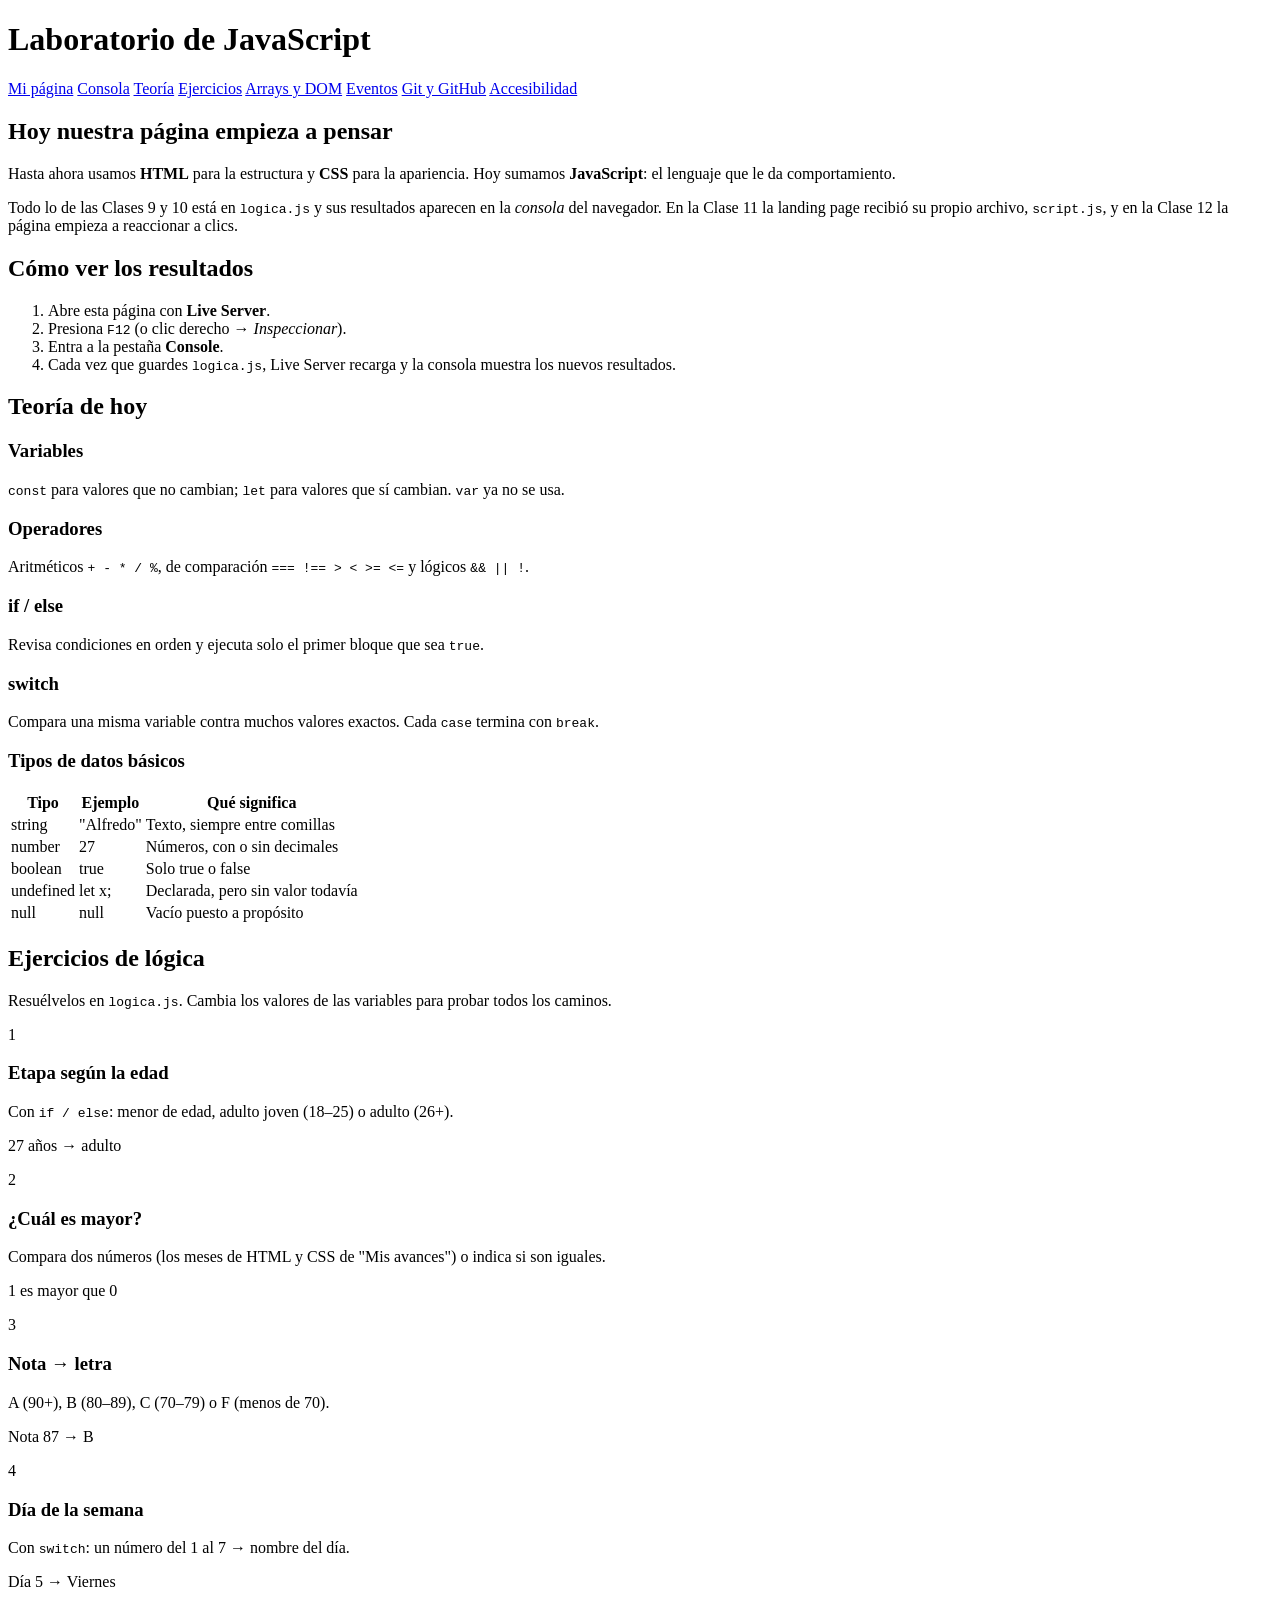
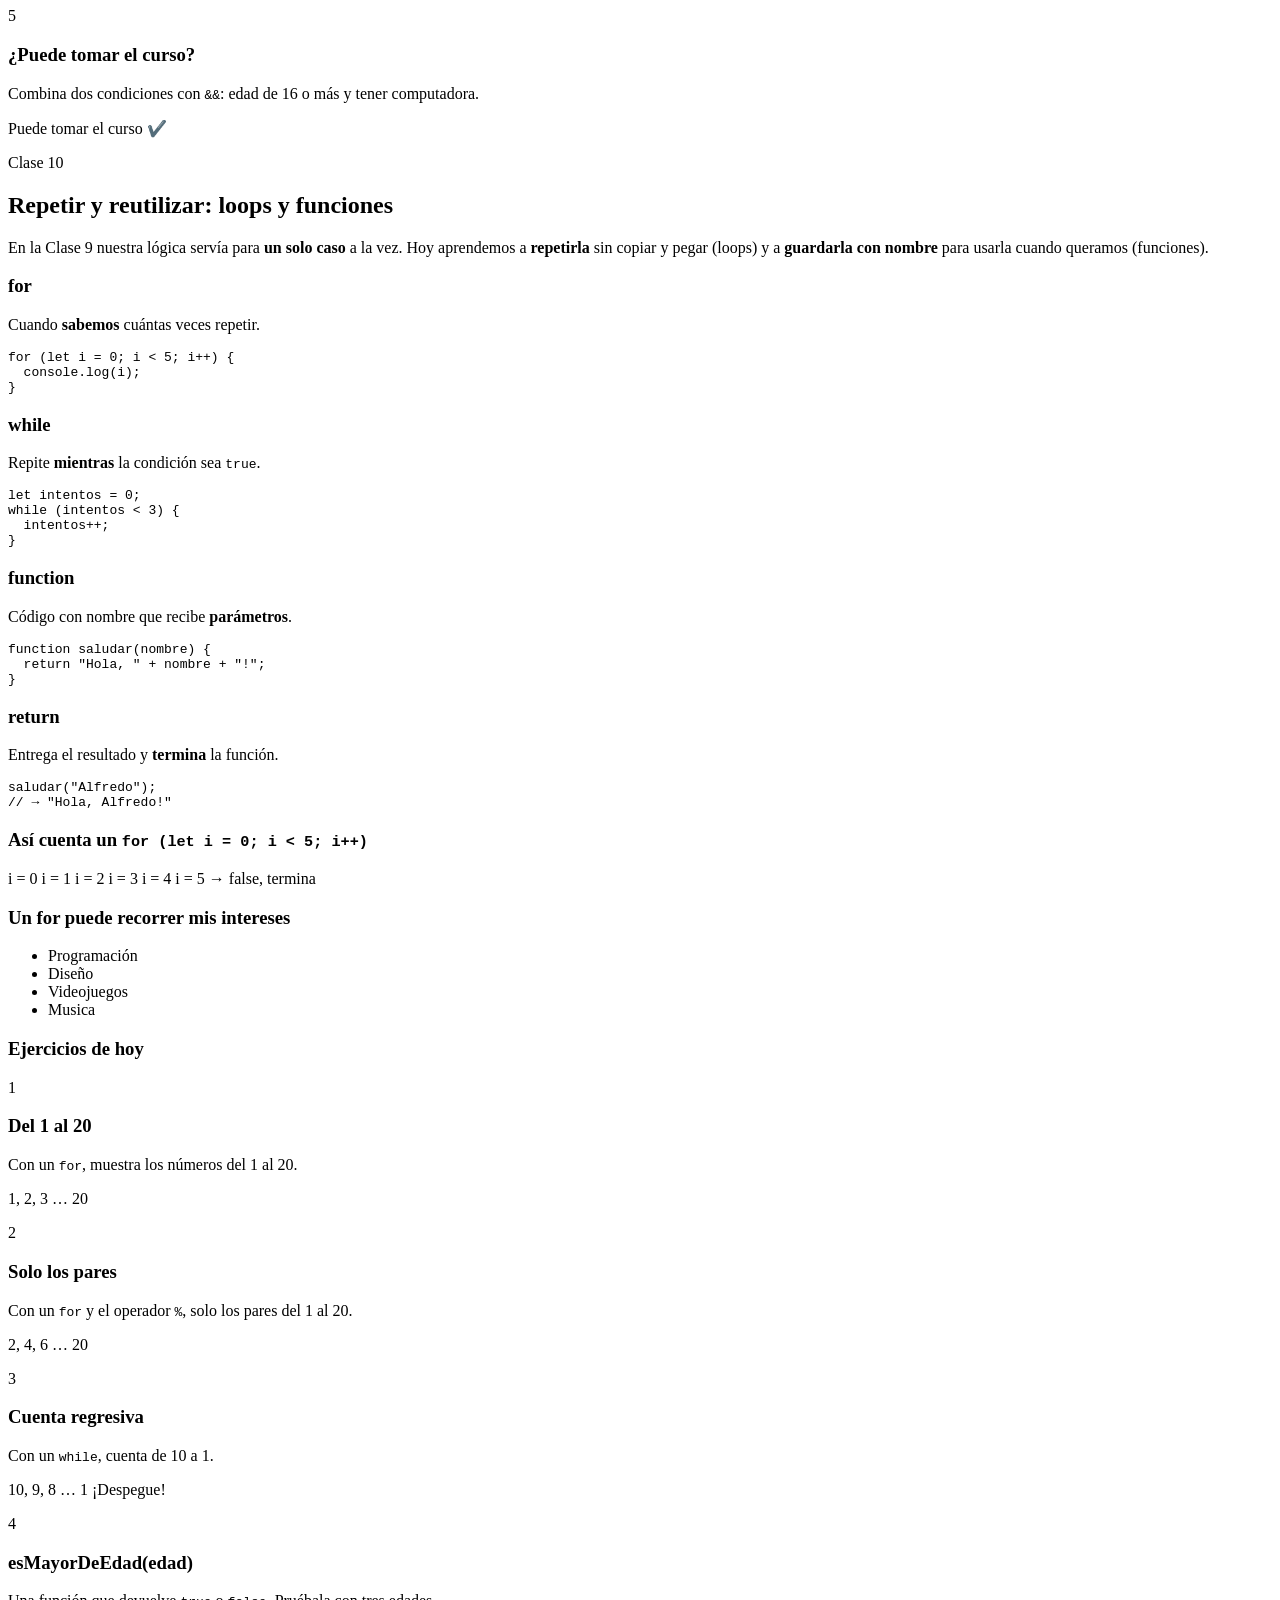
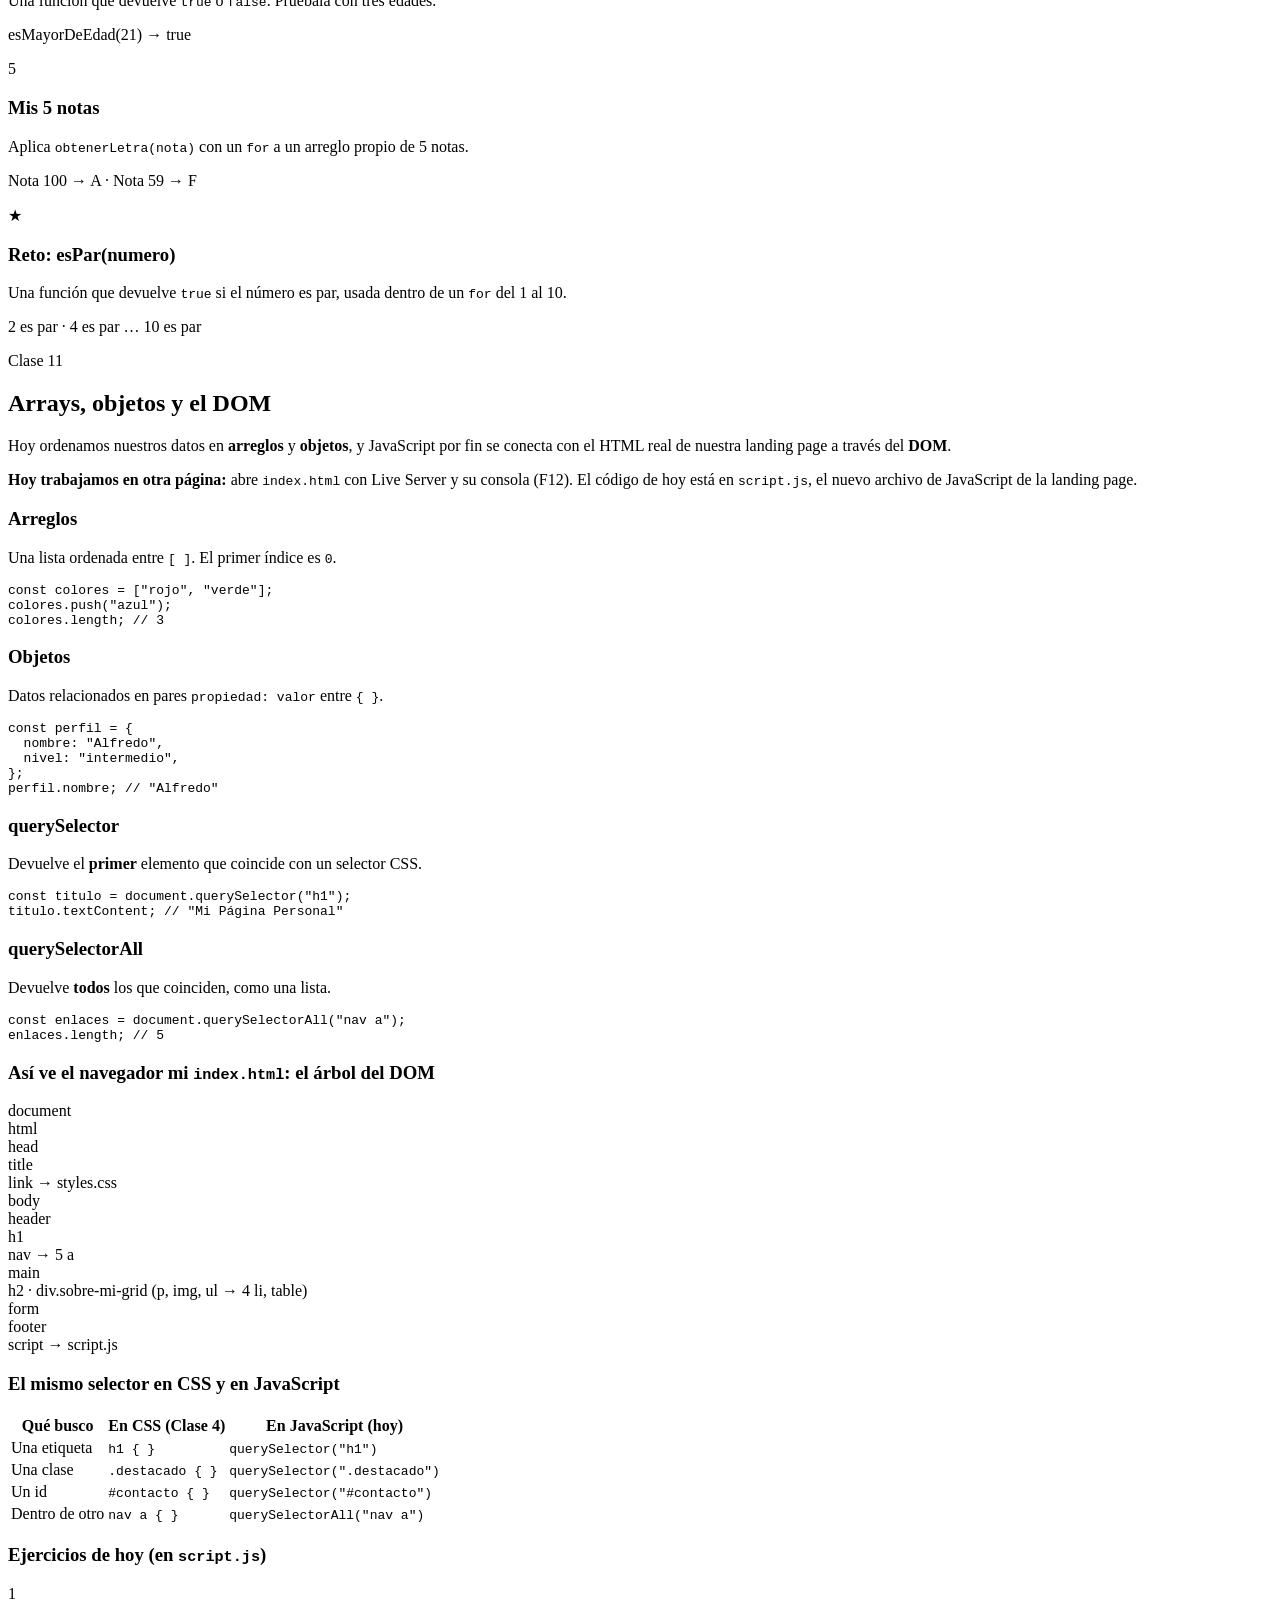
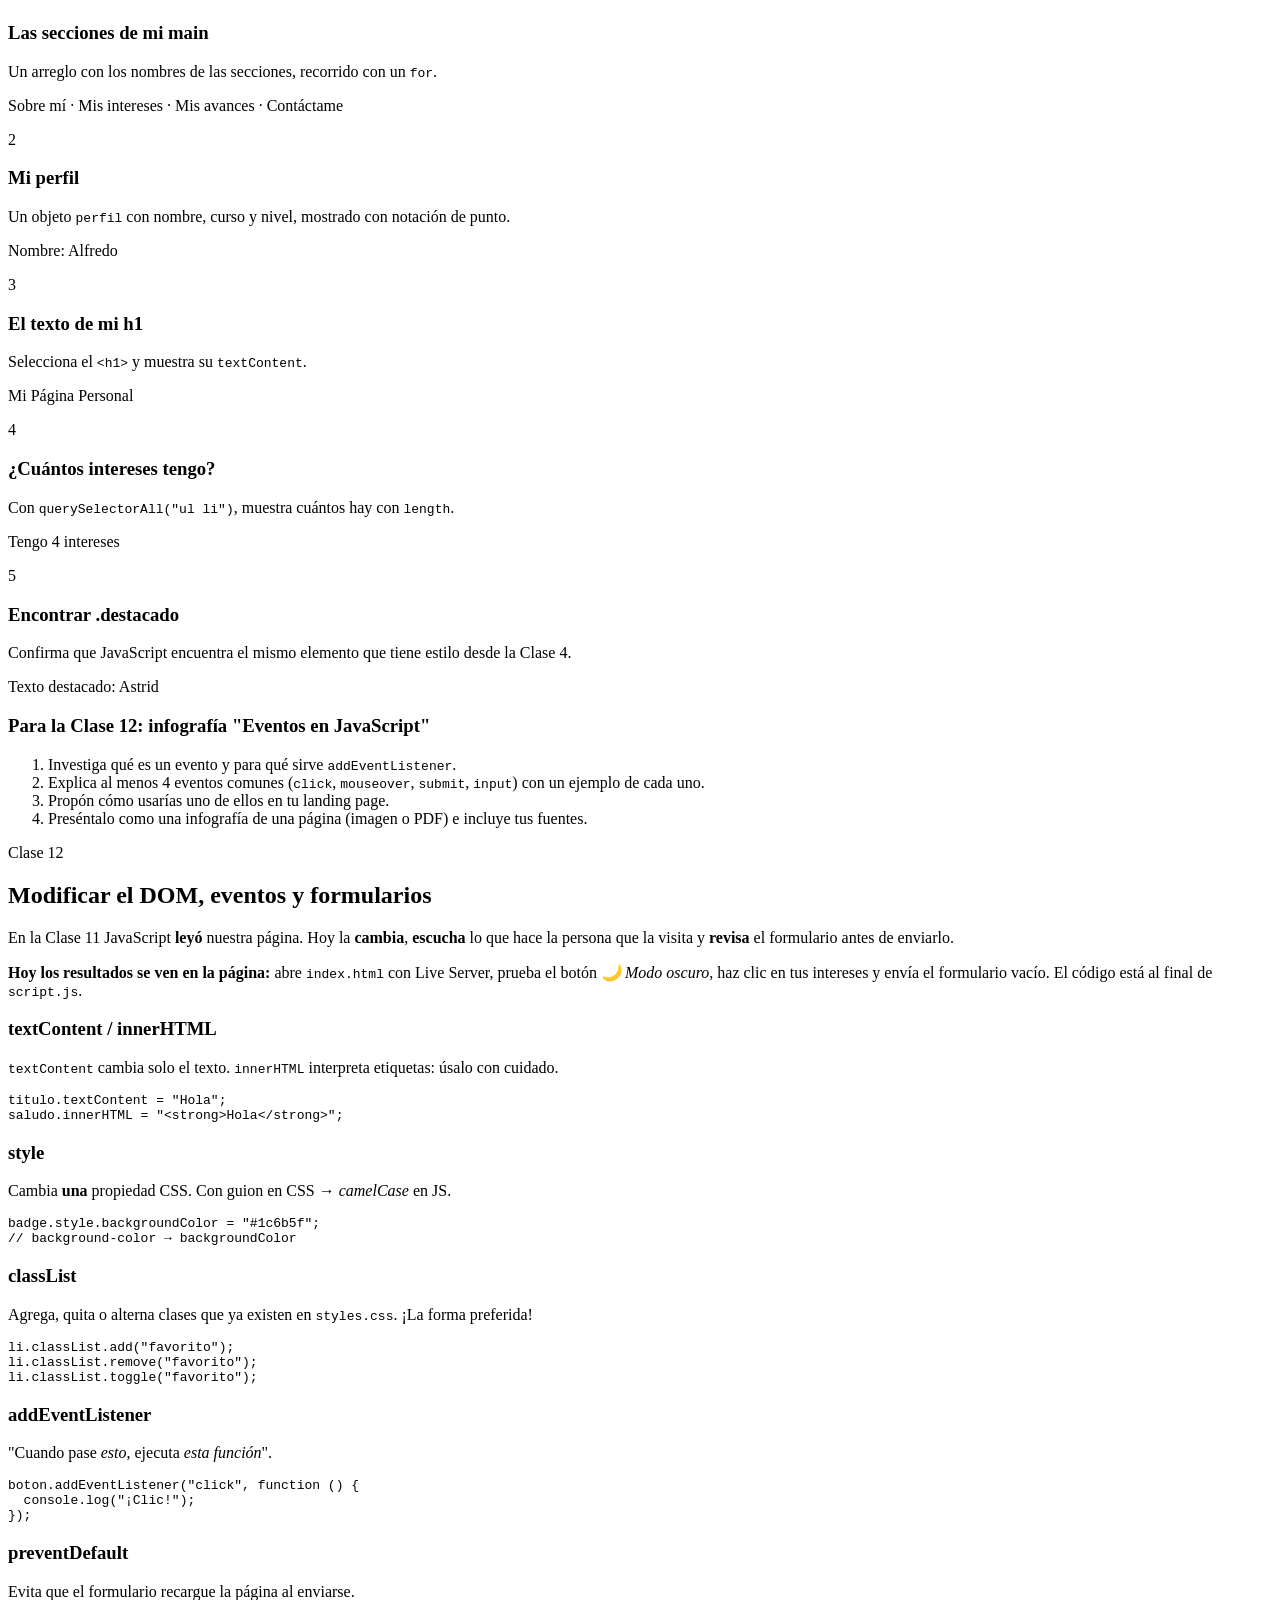
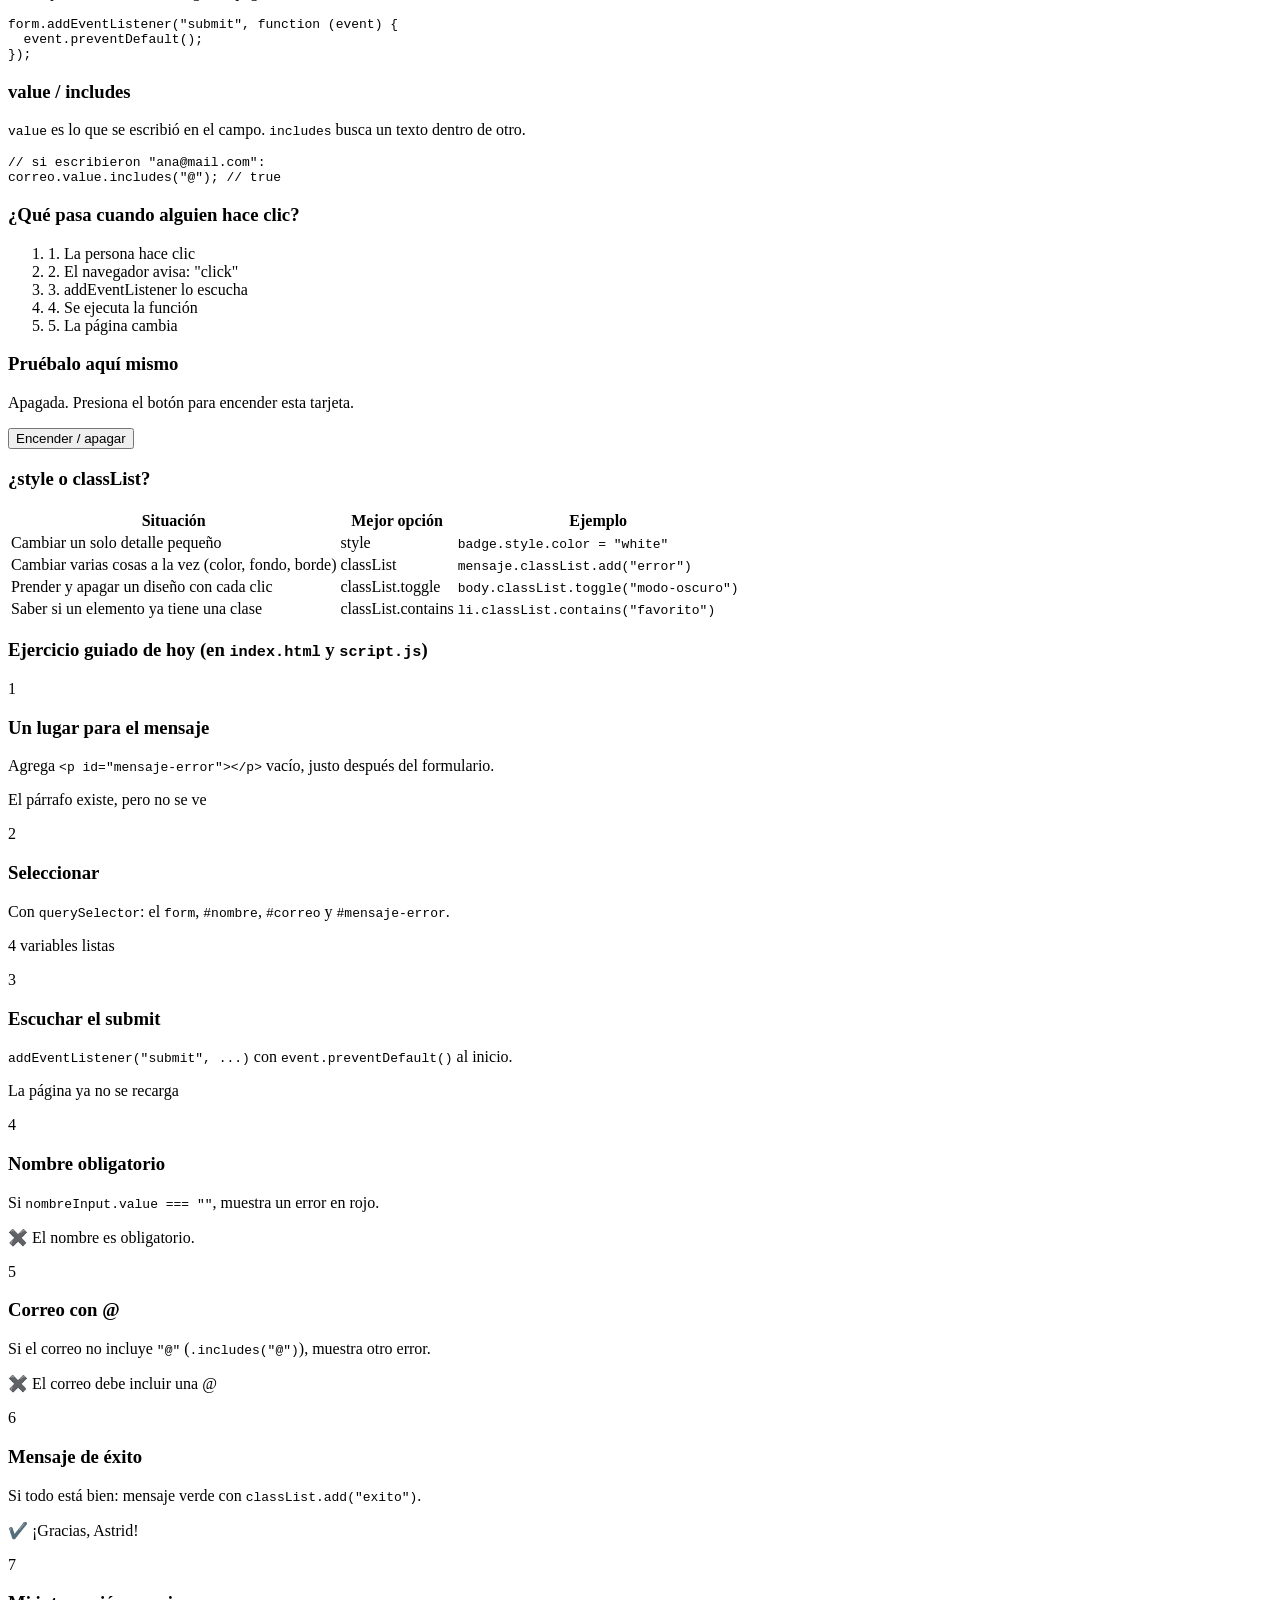
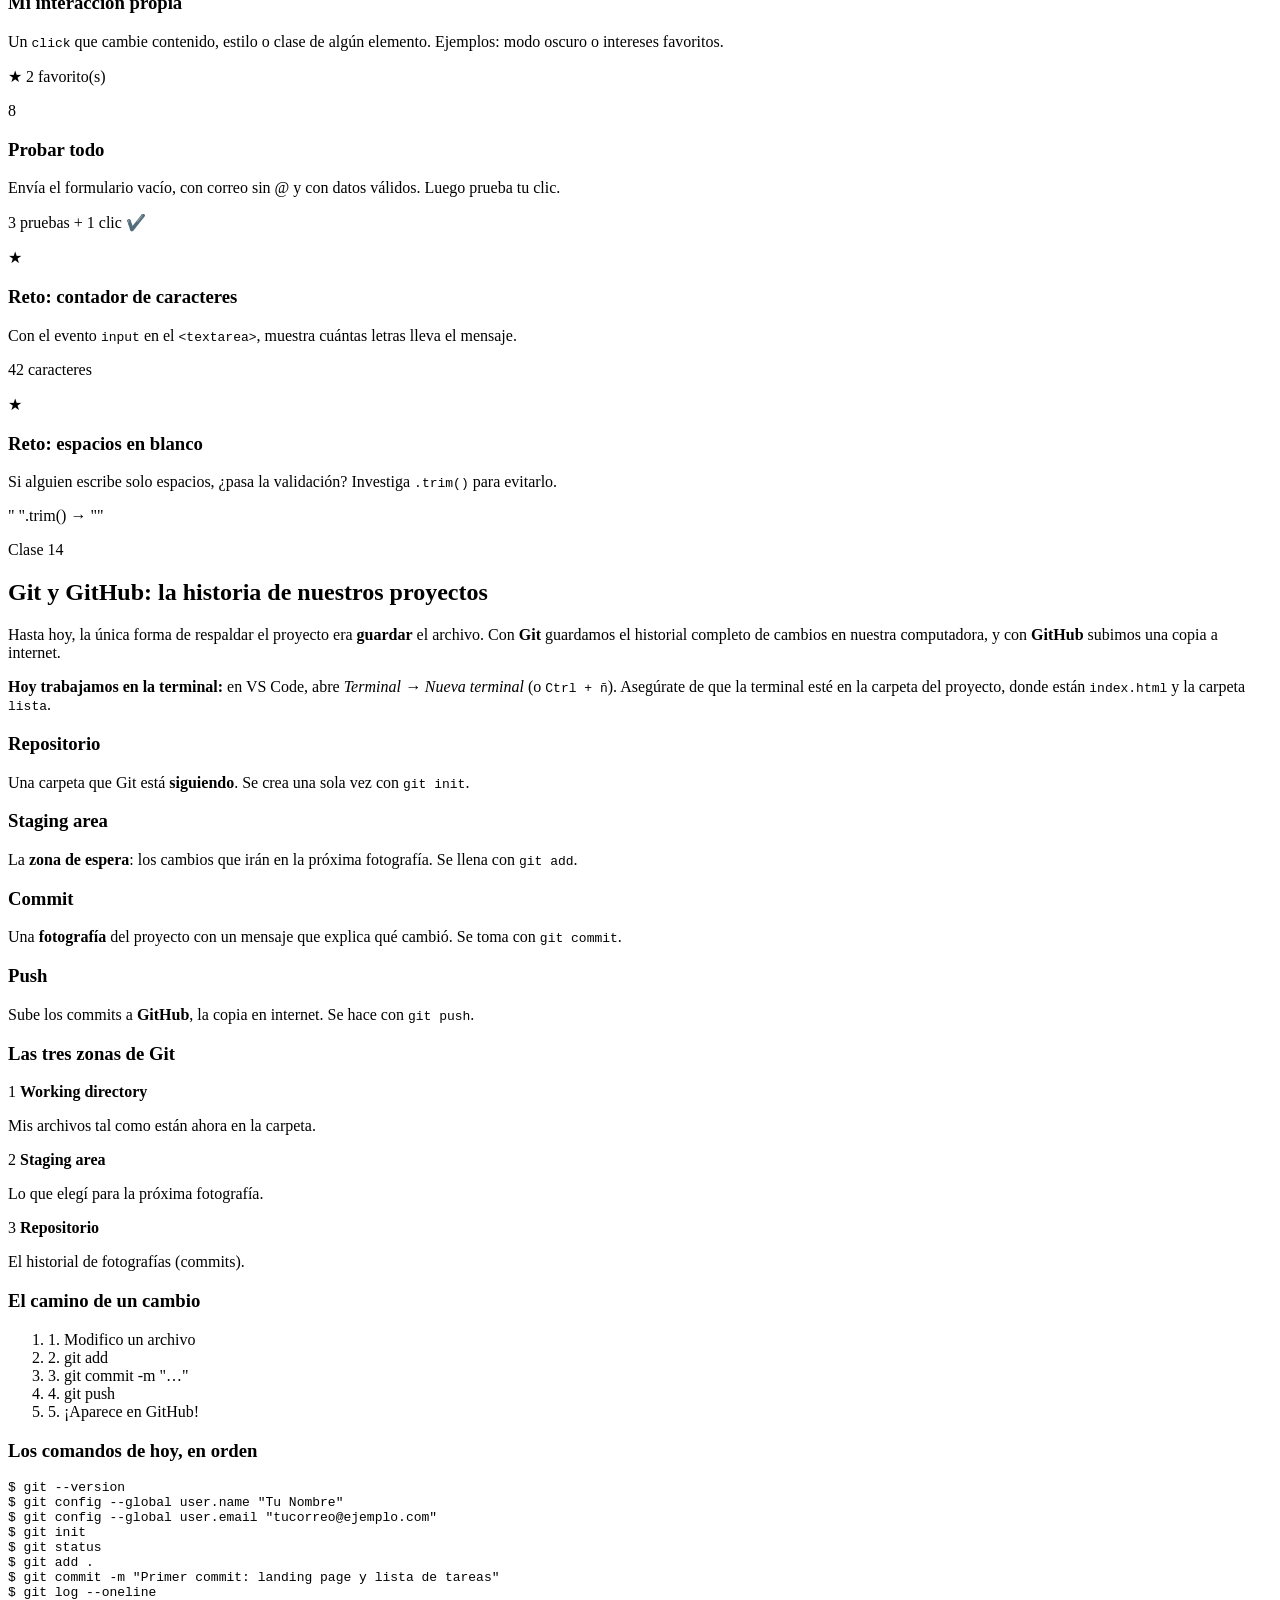
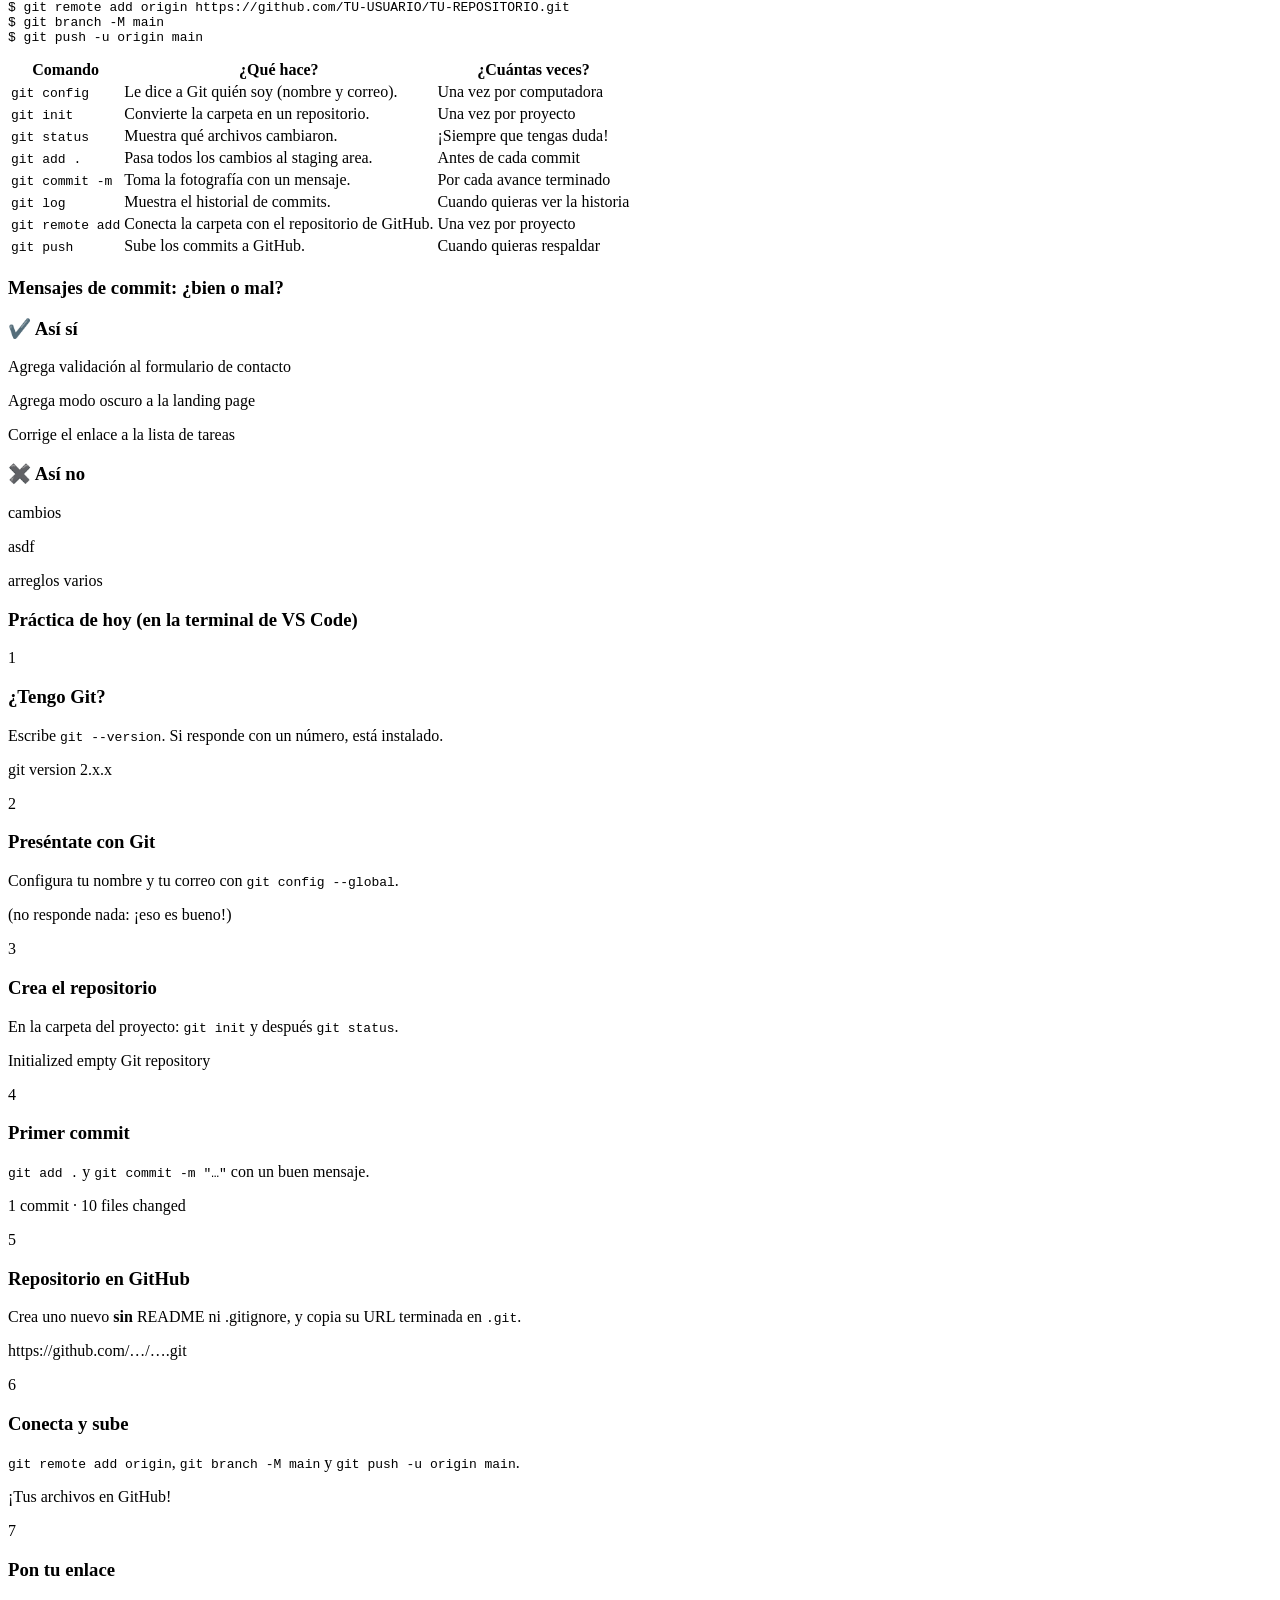
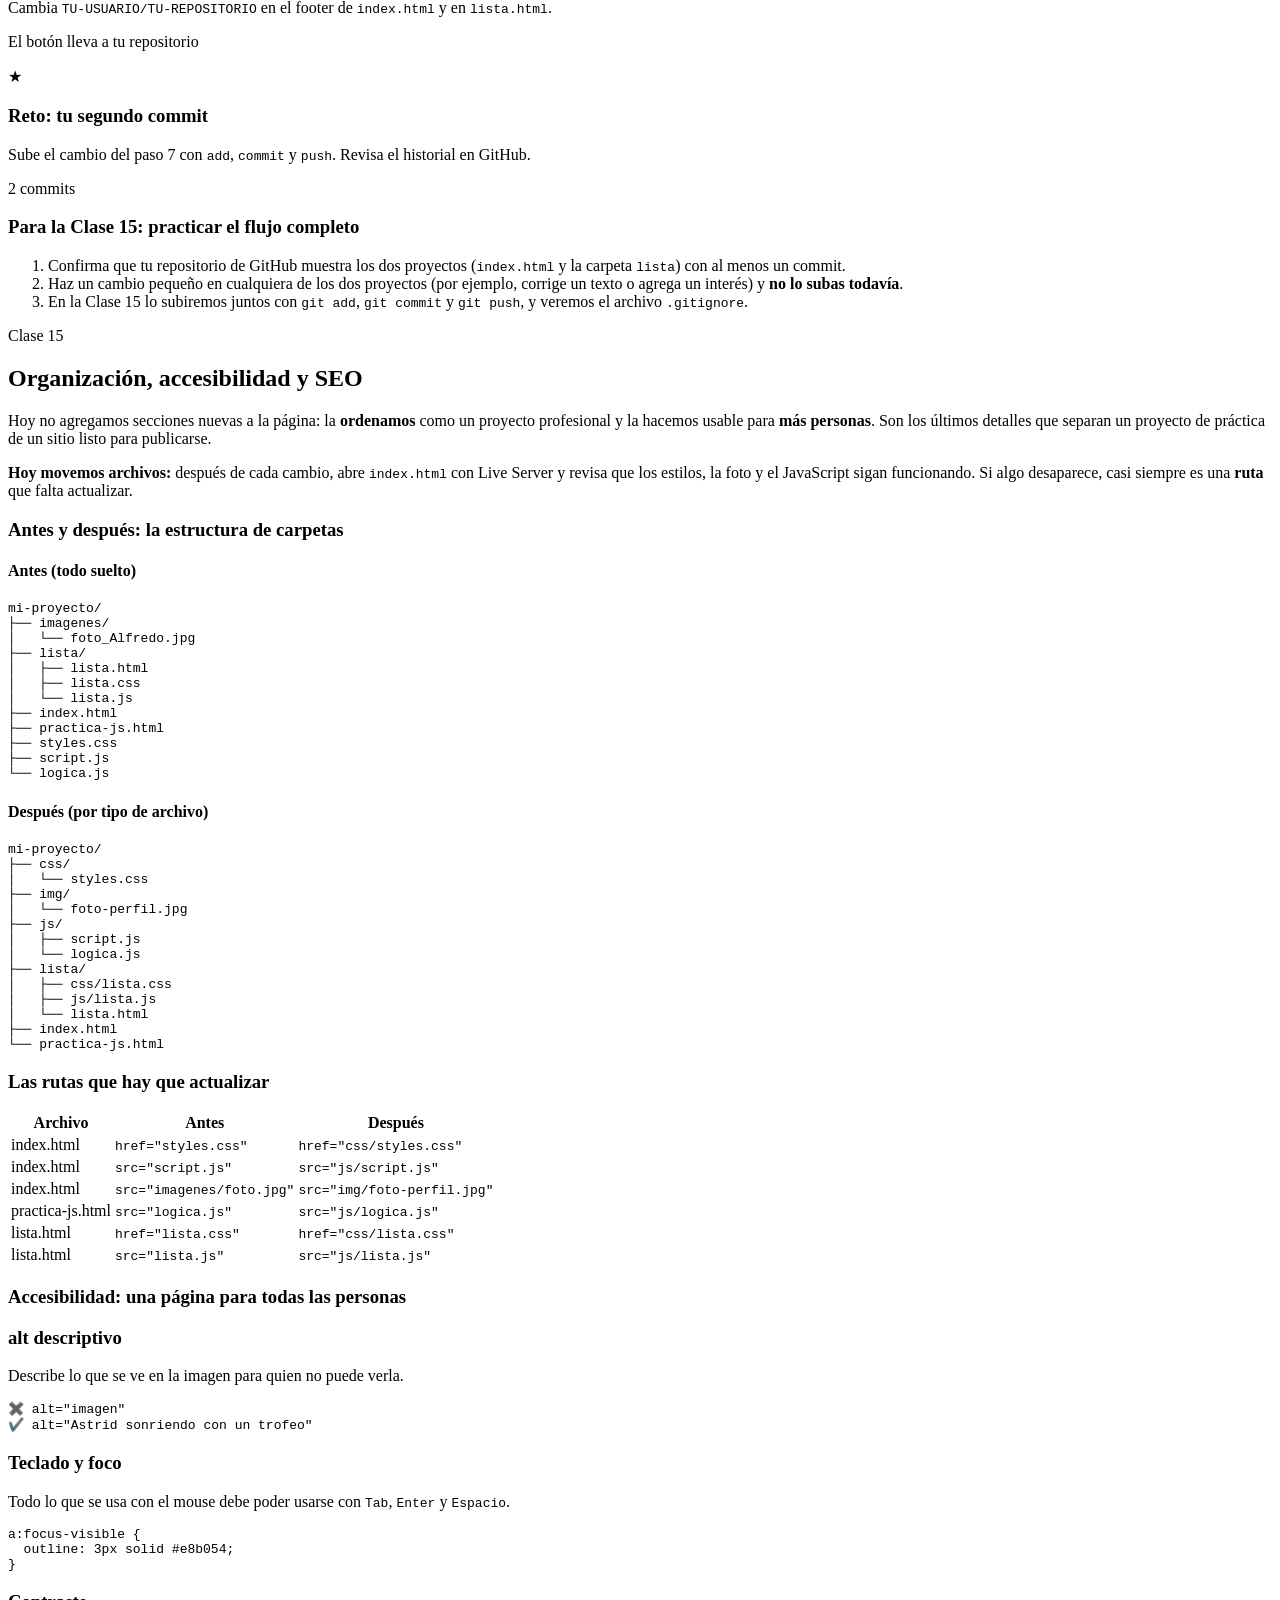
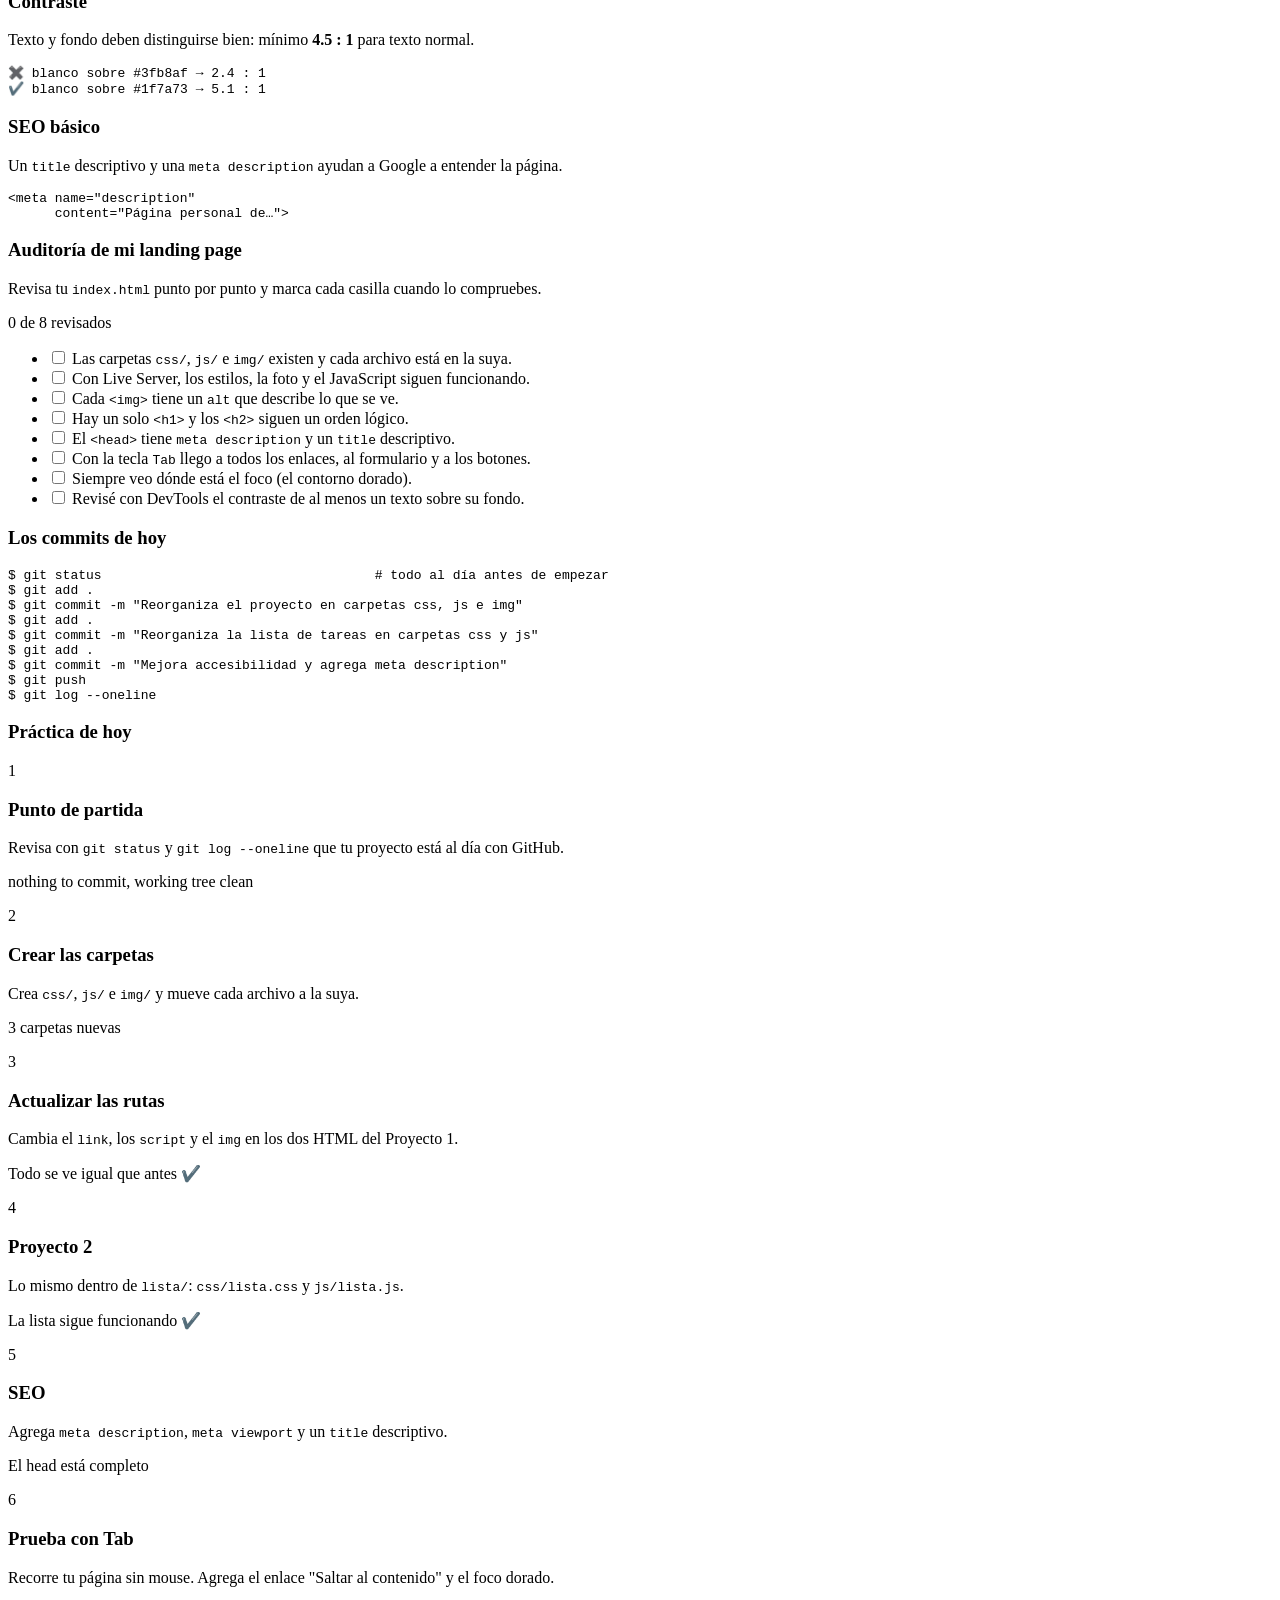
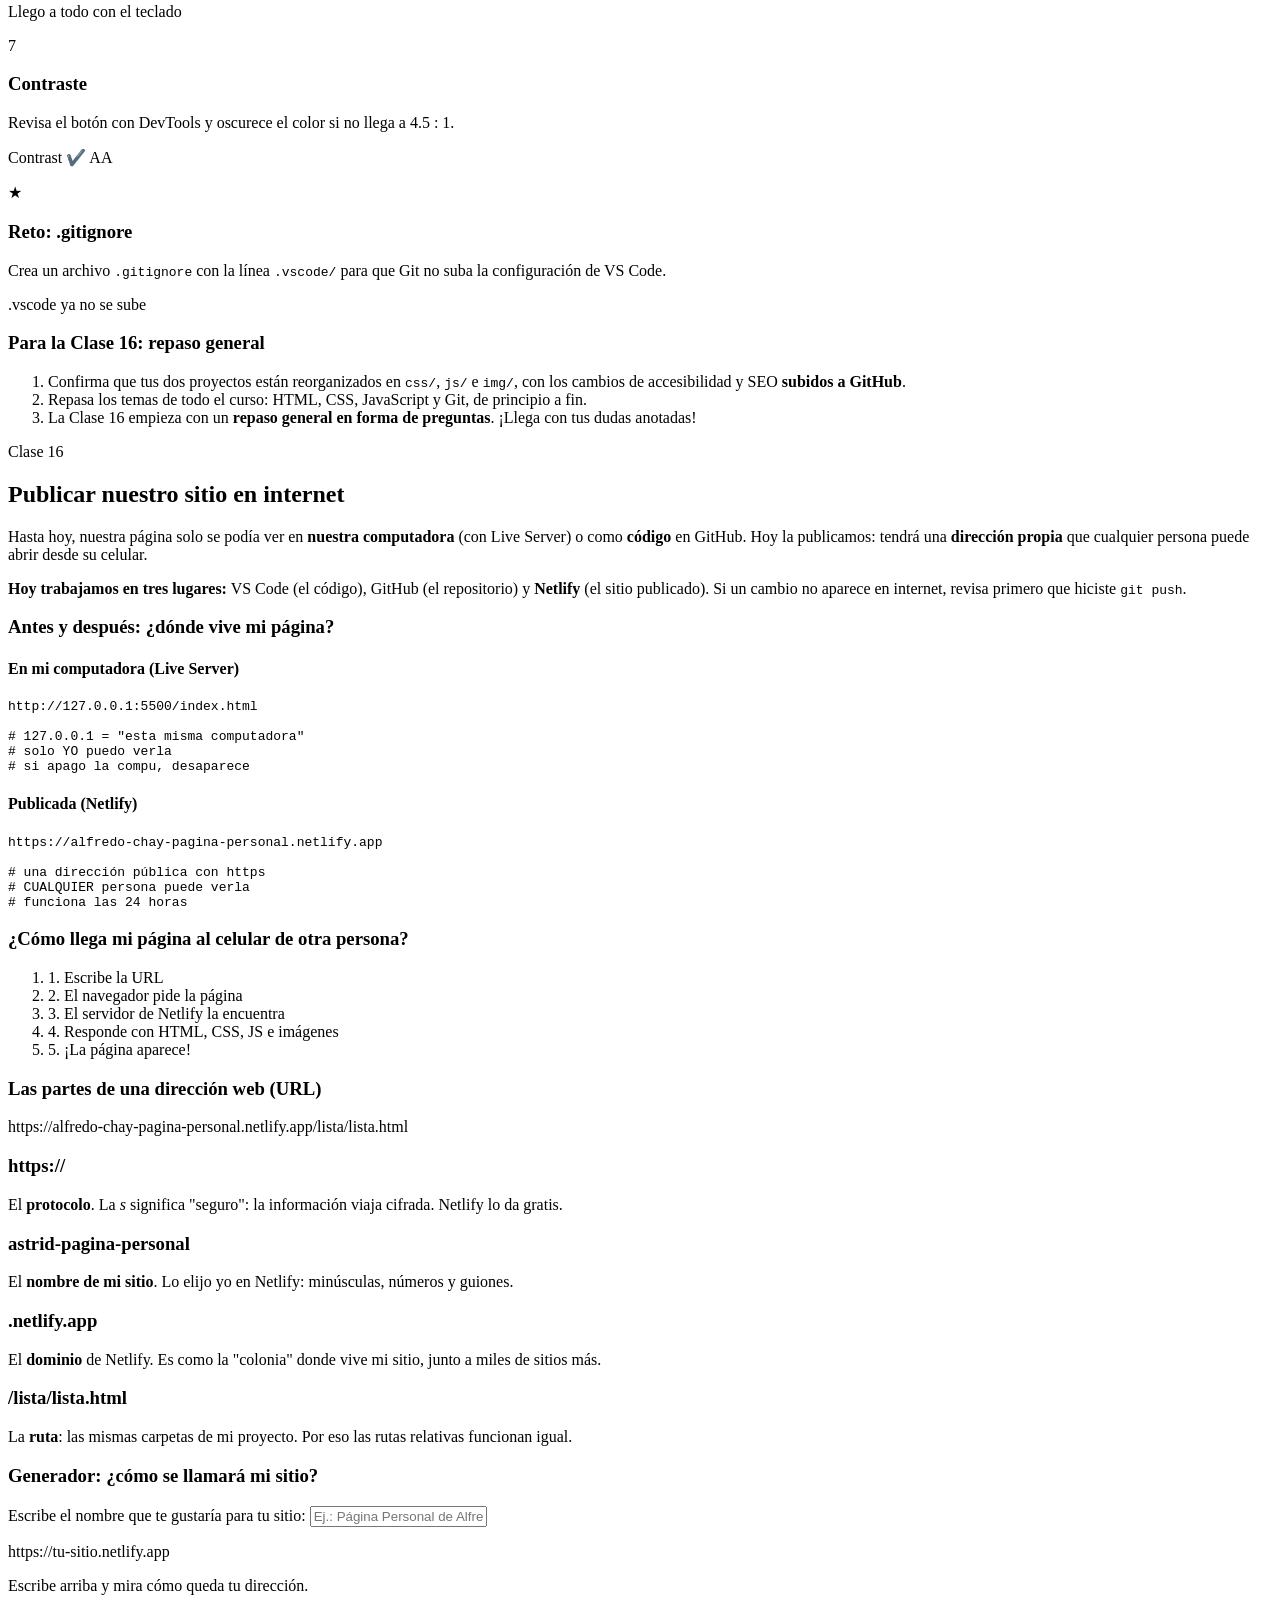
==== commit 9272fb7c: "agrando actualizaciones" ====
--- a/practica-js.html
+++ b/practica-js.html
@@ -86,7 +86,7 @@
           </thead>
           <tbody>
             <tr><td>string</td><td>"Alfredo"</td><td>Texto, siempre entre comillas</td></tr>
-            <tr><td>number</td><td>21</td><td>Números, con o sin decimales</td></tr>
+            <tr><td>number</td><td>27</td><td>Números, con o sin decimales</td></tr>
             <tr><td>boolean</td><td>true</td><td>Solo true o false</td></tr>
             <tr><td>undefined</td><td>let x;</td><td>Declarada, pero sin valor todavía</td></tr>
             <tr><td>null</td><td>null</td><td>Vacío puesto a propósito</td></tr>
@@ -102,7 +102,7 @@
             <span class="num">1</span>
             <h3>Etapa según la edad</h3>
             <p>Con <code>if / else</code>: menor de edad, adulto joven (18–25) o adulto (26+).</p>
-            <p class="salida">21 años → adulto joven</p>
+            <p class="salida">27 años → adulto</p>
           </article>
           <article class="tarjeta-js ejercicio">
             <span class="num">2</span>
@@ -170,8 +170,8 @@
           <article class="tarjeta-js">
             <h3>return</h3>
             <p>Entrega el resultado y <strong>termina</strong> la función.</p>
-<pre class="mini-codigo">saludar("Astrid");
-// → "Hola, Astrid!"</pre>
+<pre class="mini-codigo">saludar("Alfredo");
+// → "Hola, Alfredo!"</pre>
           </article>
         </div>
  
@@ -757,7 +757,7 @@
             <h4>Antes (todo suelto)</h4>
 <pre class="terminal">mi-proyecto/
 ├── imagenes/
-│   └── foto.jpg
+│   └── foto_Alfredo.jpg
 ├── lista/
 │   ├── lista.html
 │   ├── lista.css
@@ -978,7 +978,7 @@
         <!-- Anatomía de una URL: cada parte en su propio color (.url-partes). -->
         <h3>Las partes de una dirección web (URL)</h3>
         <p class="url-partes">
-          <span class="parte protocolo">https://</span><span class="parte subdominio">astrid-pagina-personal</span><span class="parte dominio">.netlify.app</span><span class="parte ruta">/lista/lista.html</span>
+          <span class="parte protocolo">https://</span><span class="parte subdominio">alfredo-chay-pagina-personal</span><span class="parte dominio">.netlify.app</span><span class="parte ruta">/lista/lista.html</span>
         </p>
         <div class="lab-grid">
           <article class="tarjeta-js">
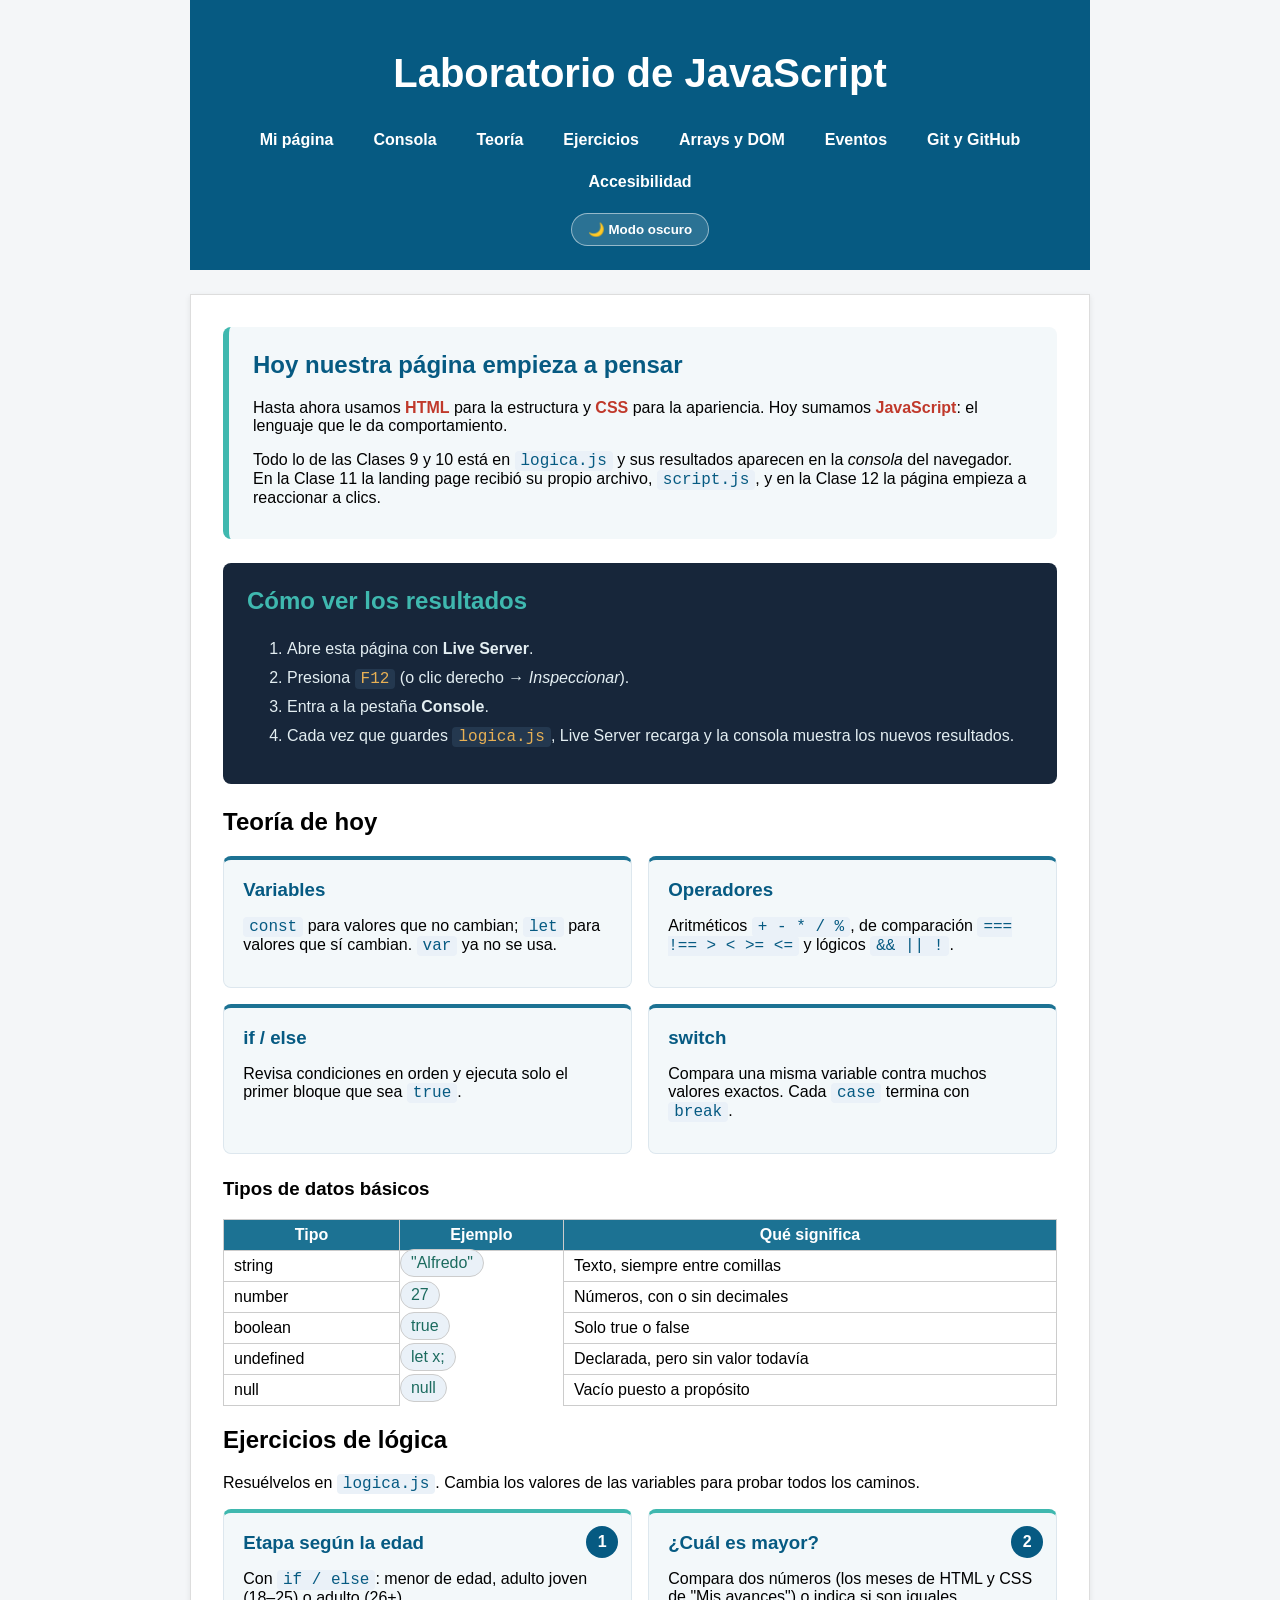
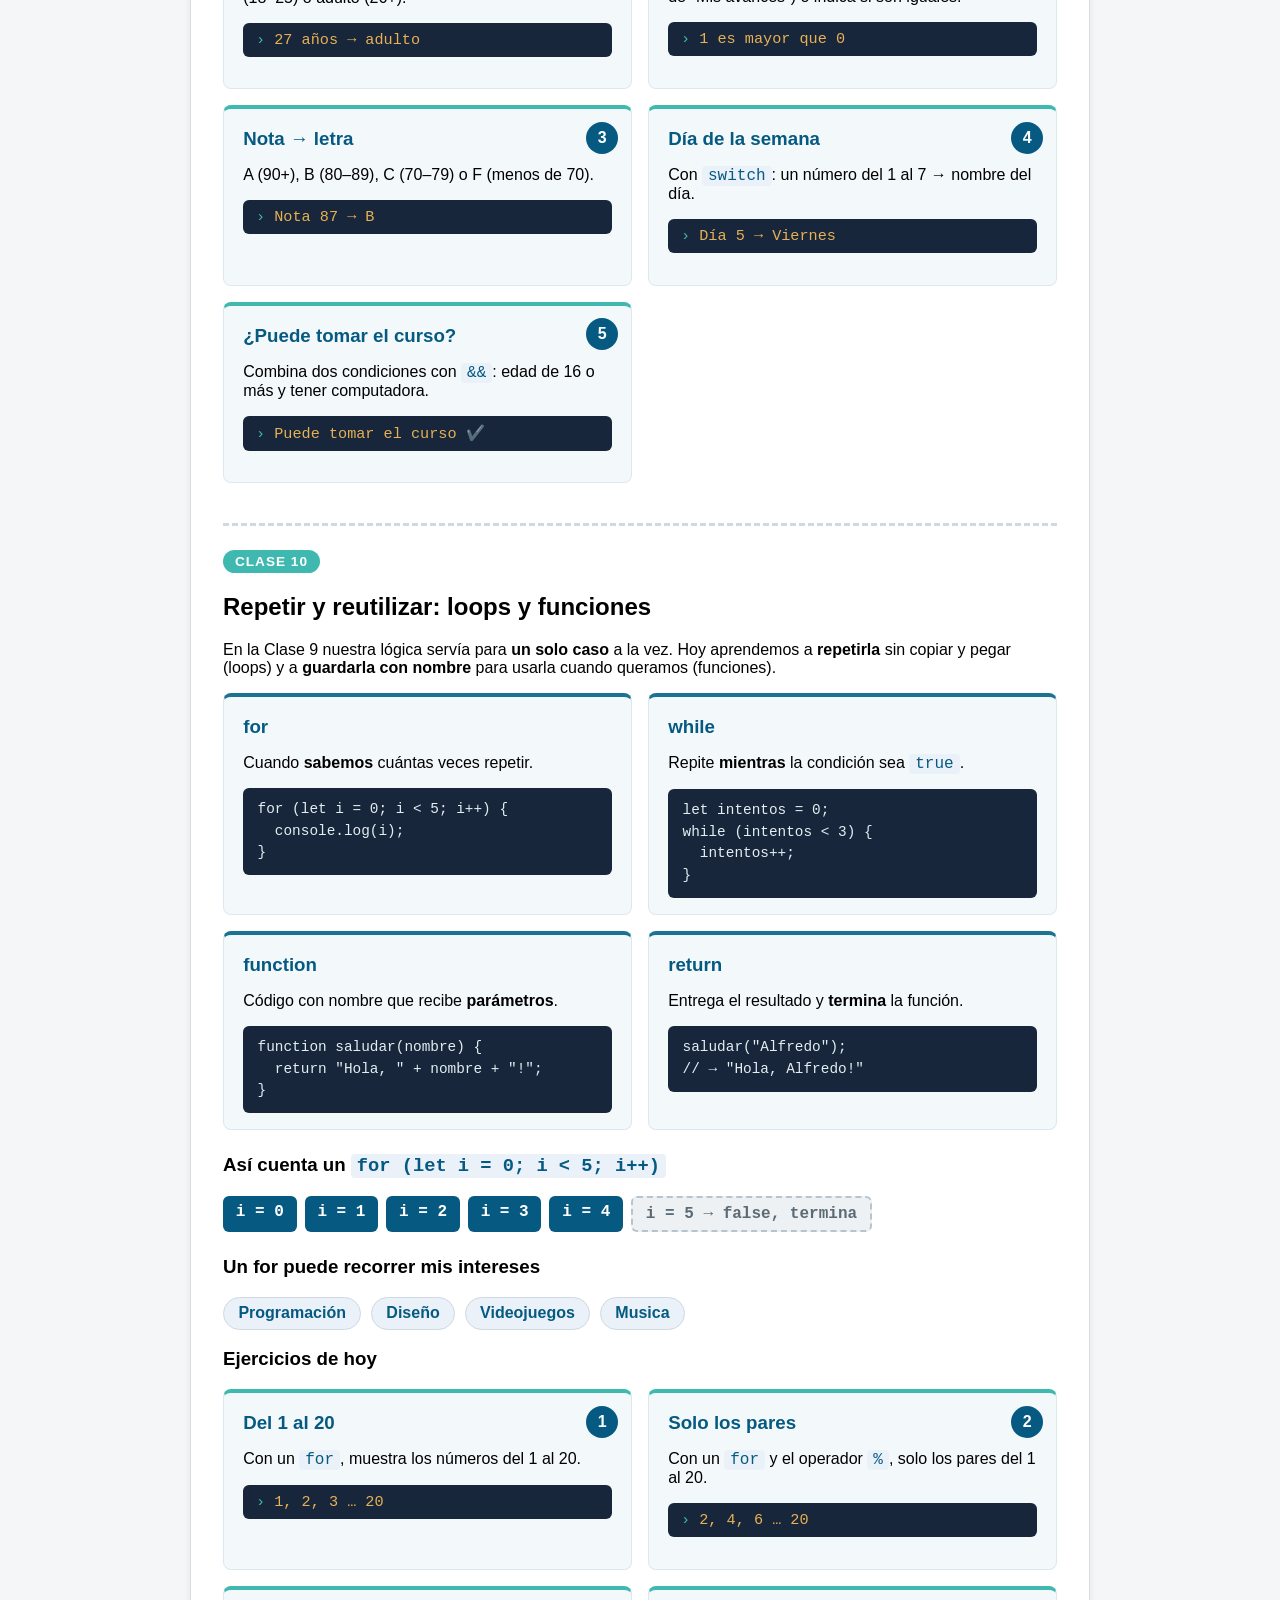
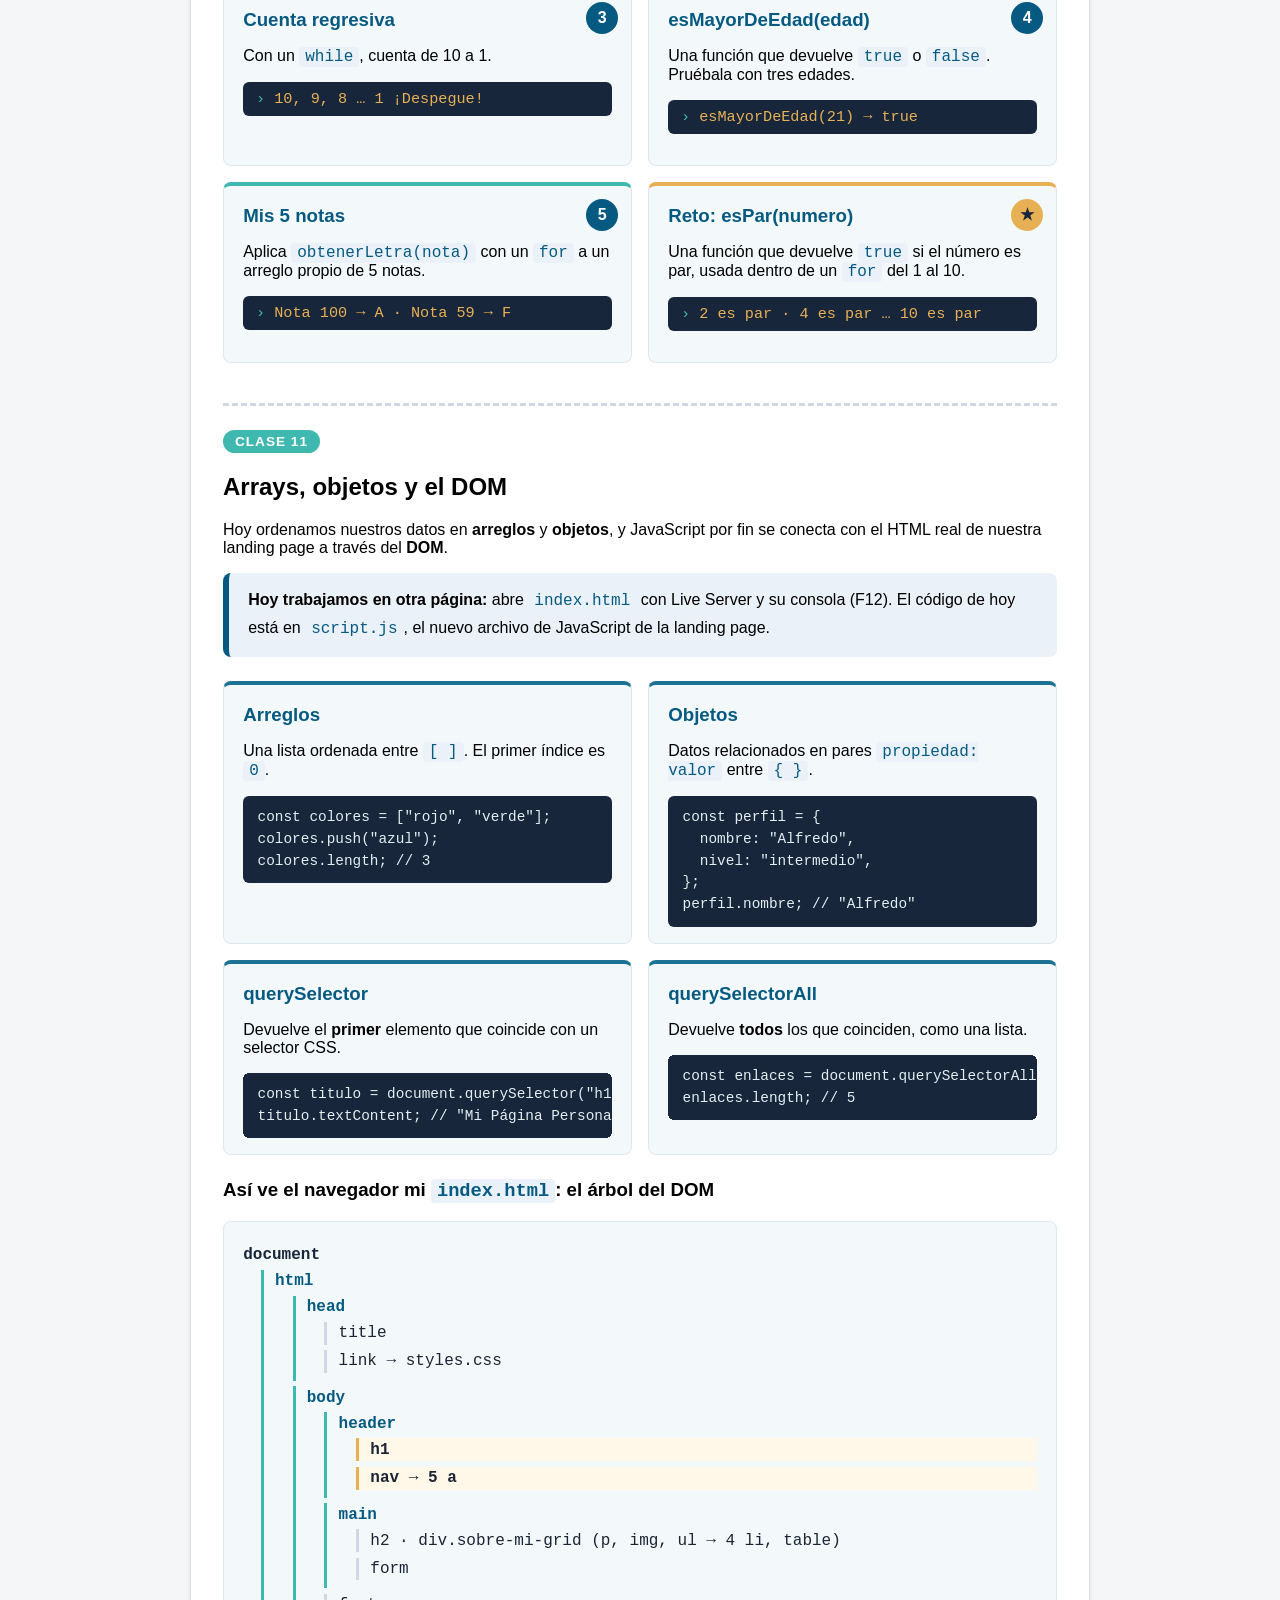
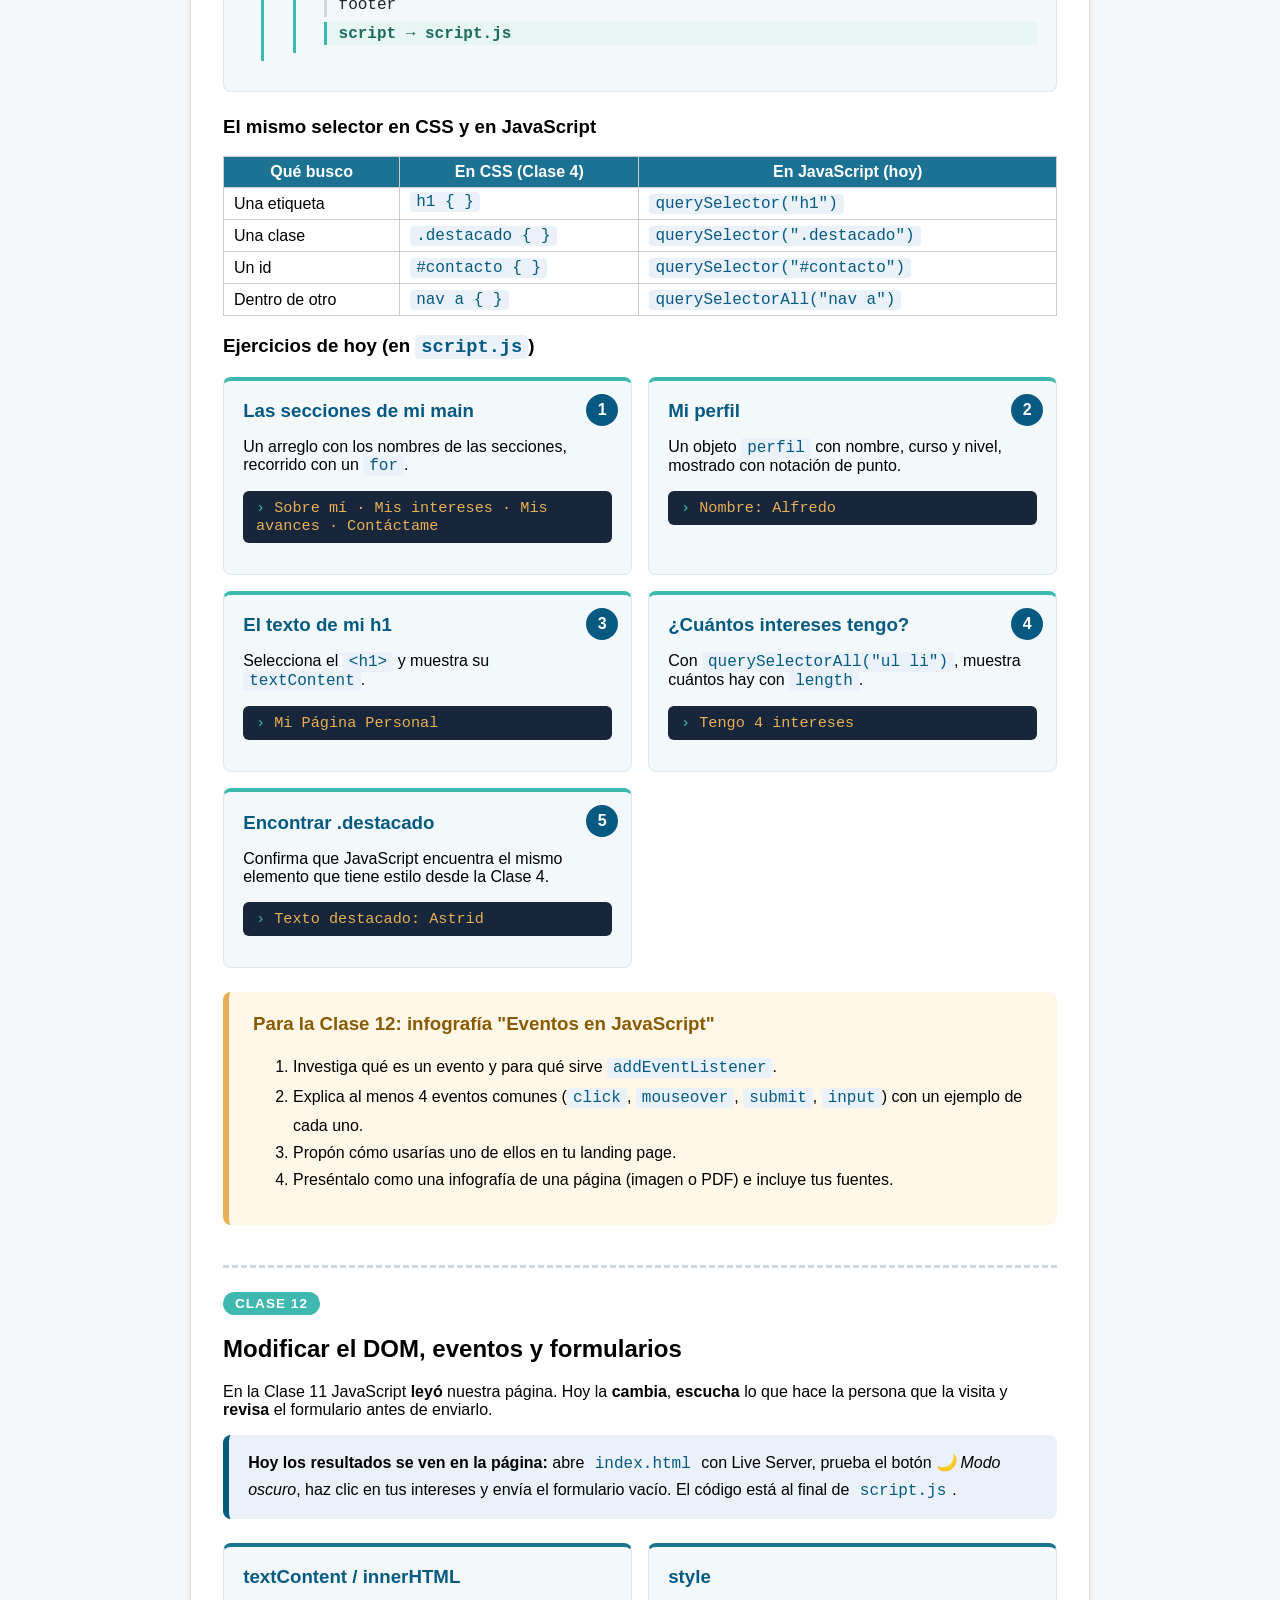
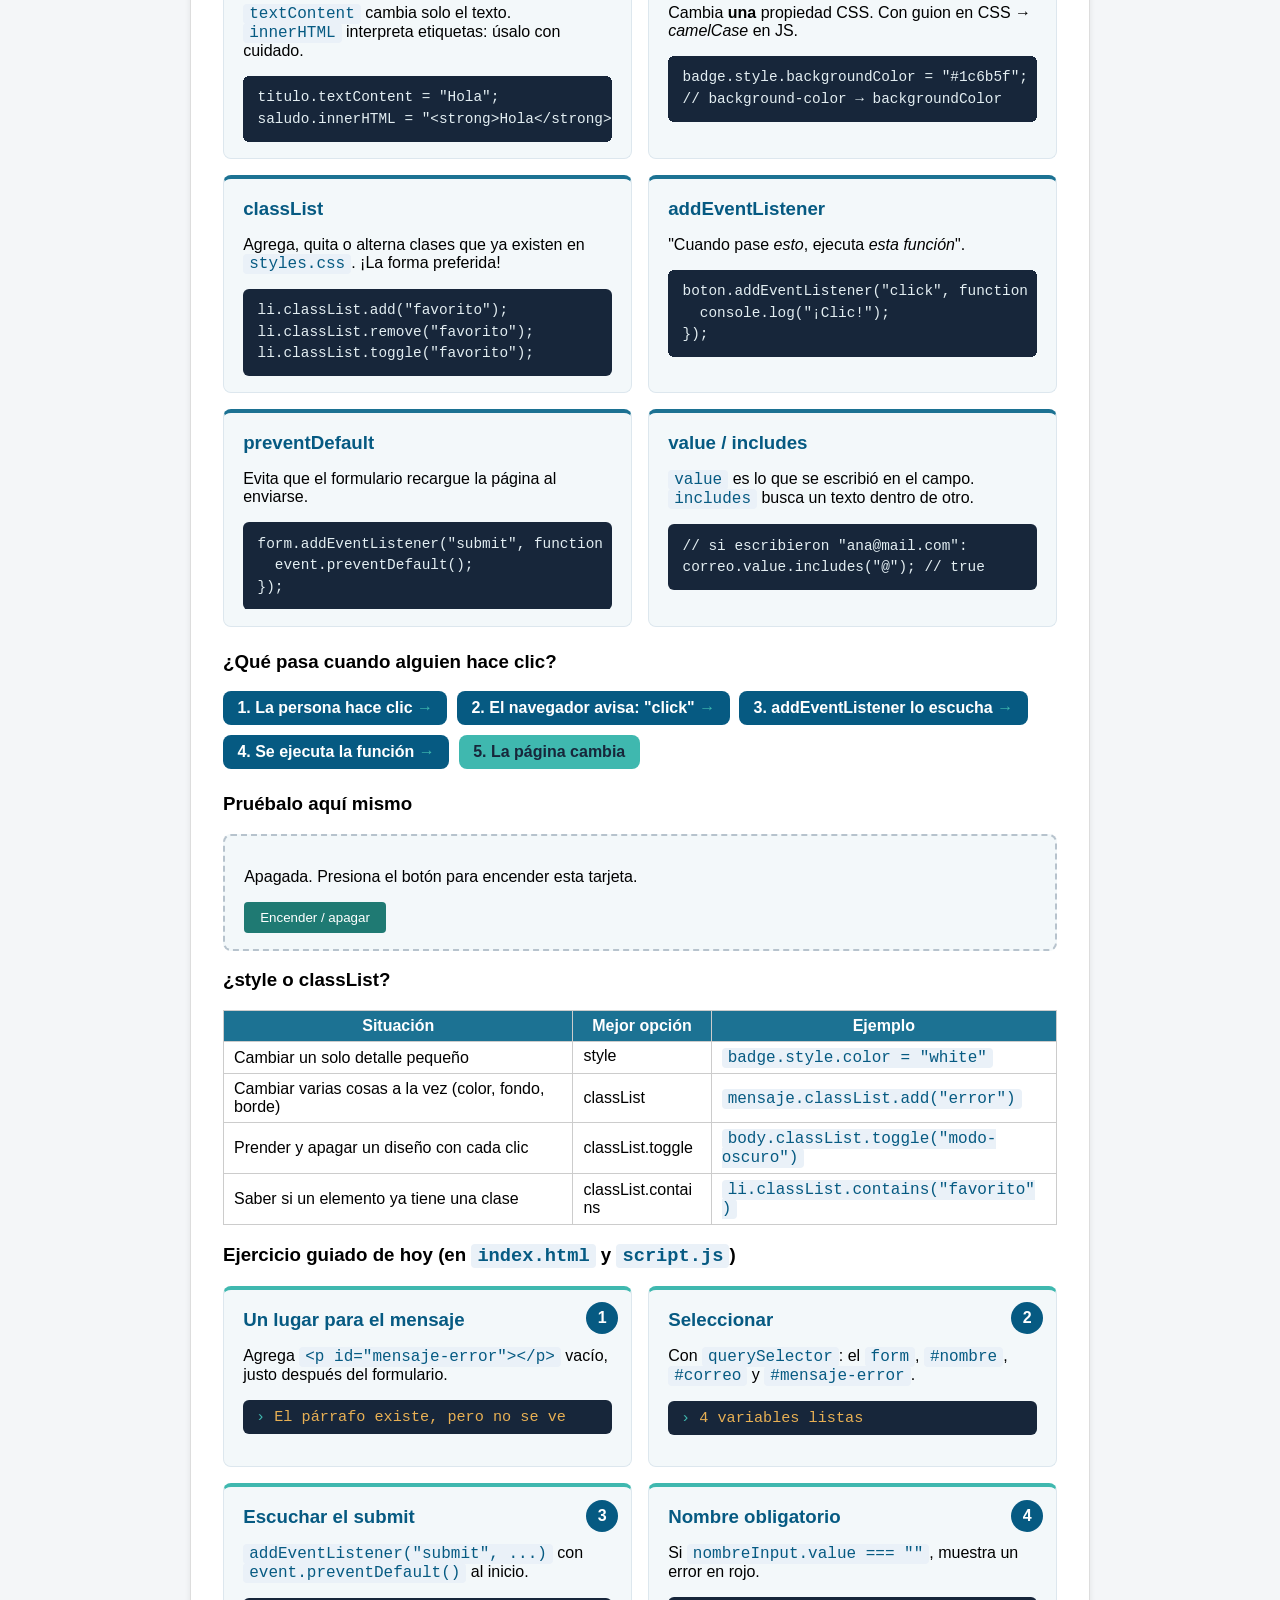
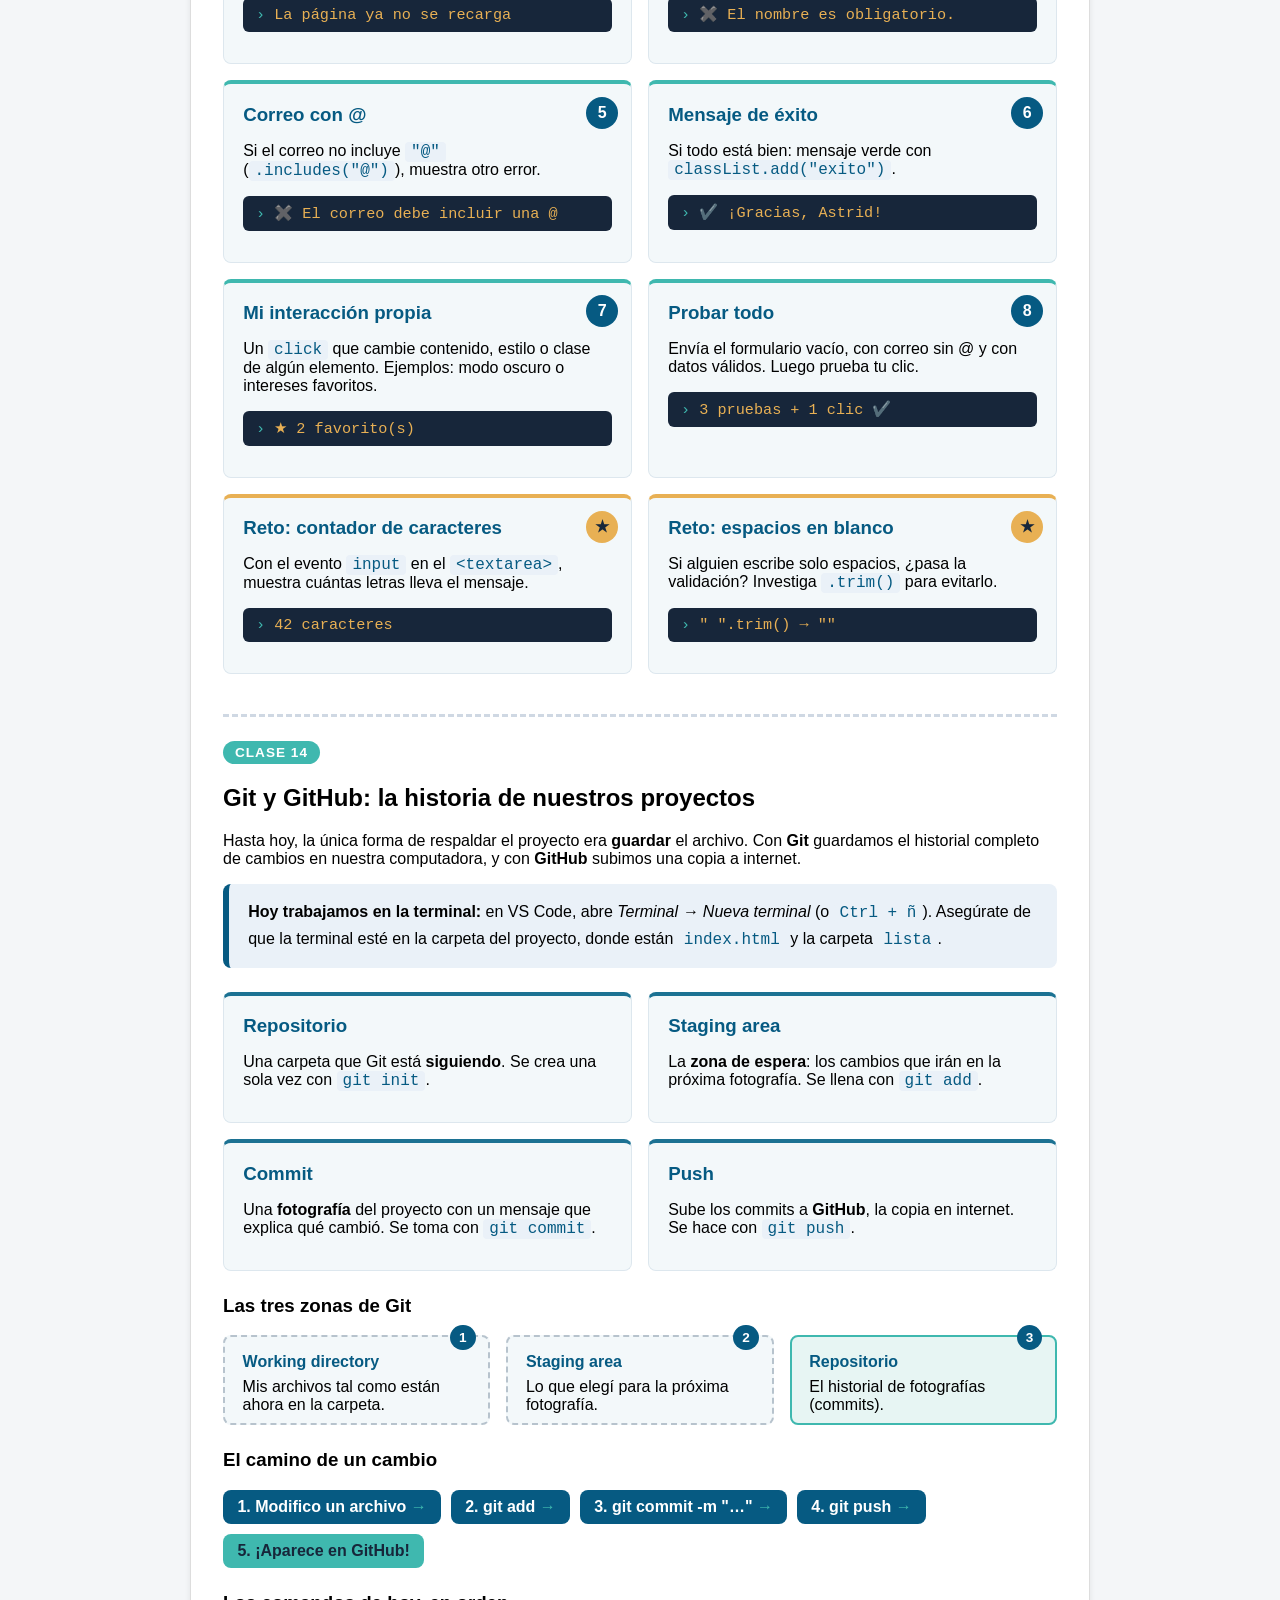
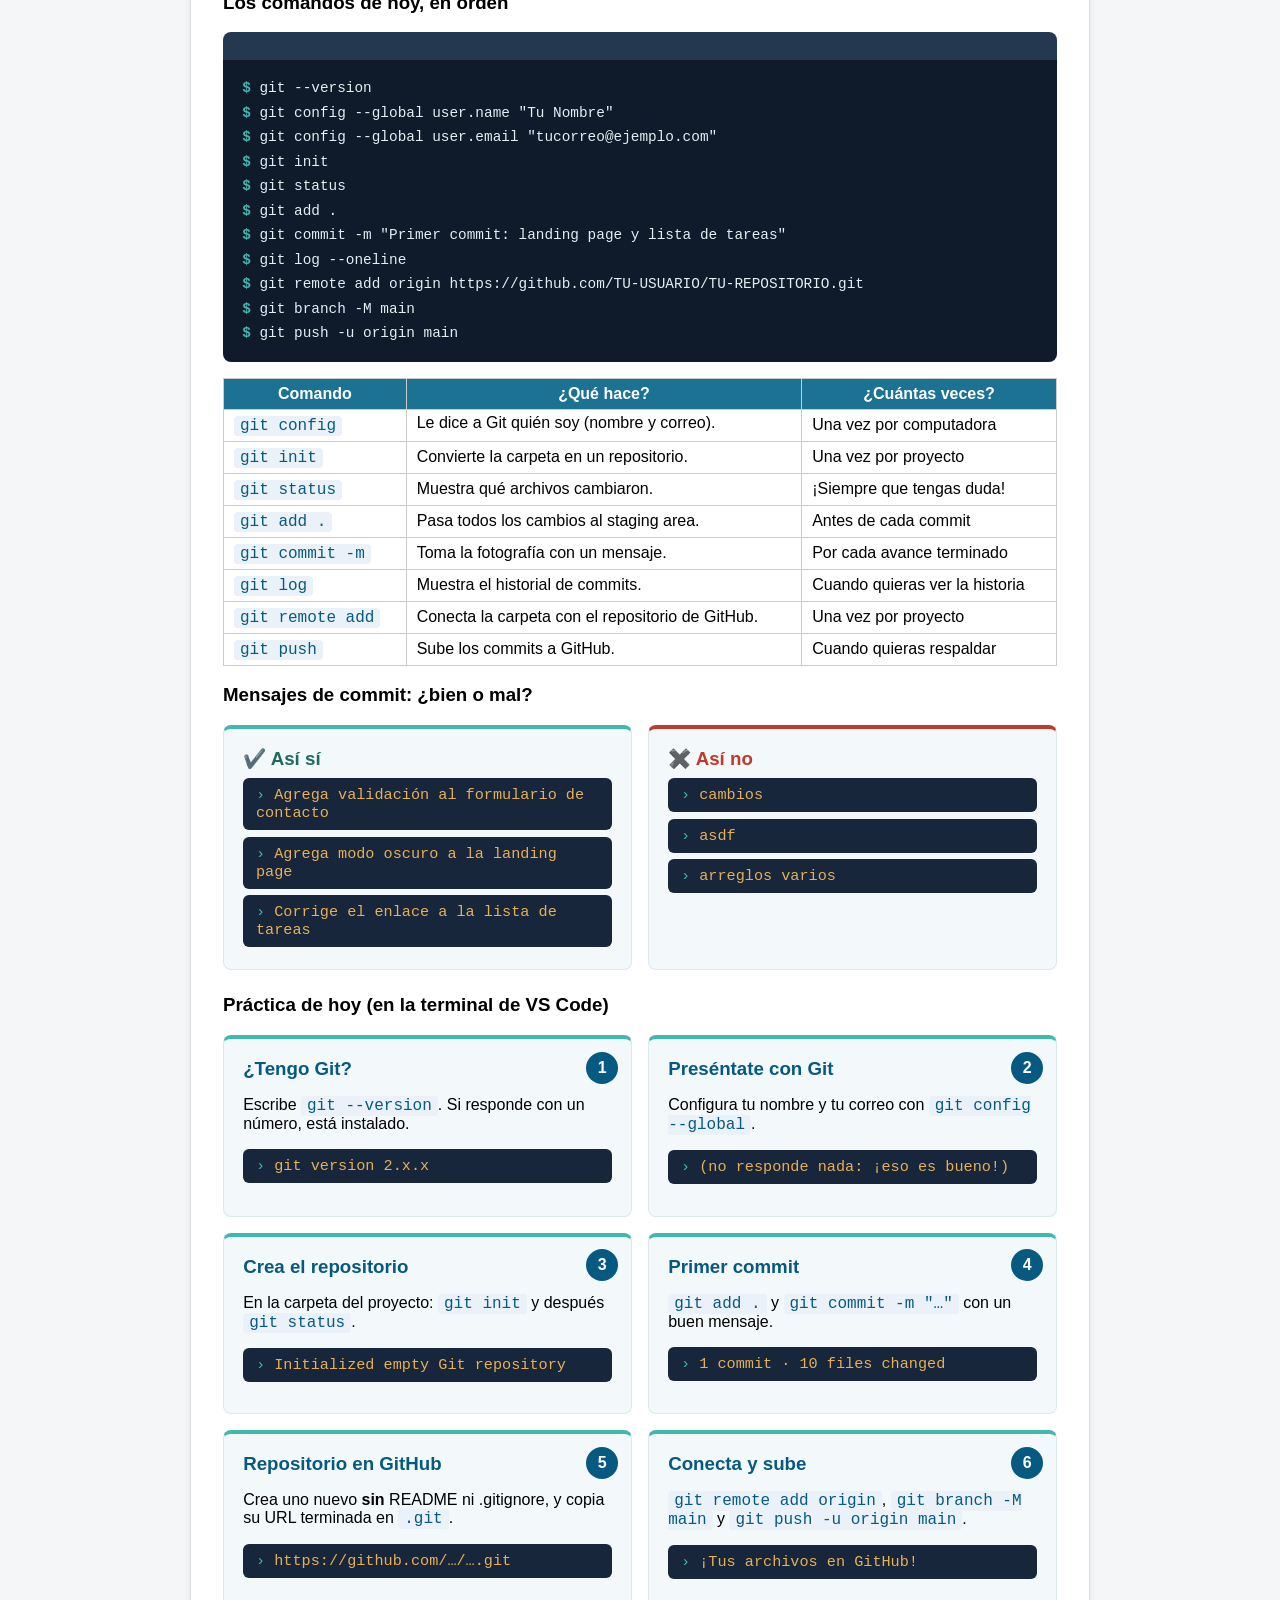
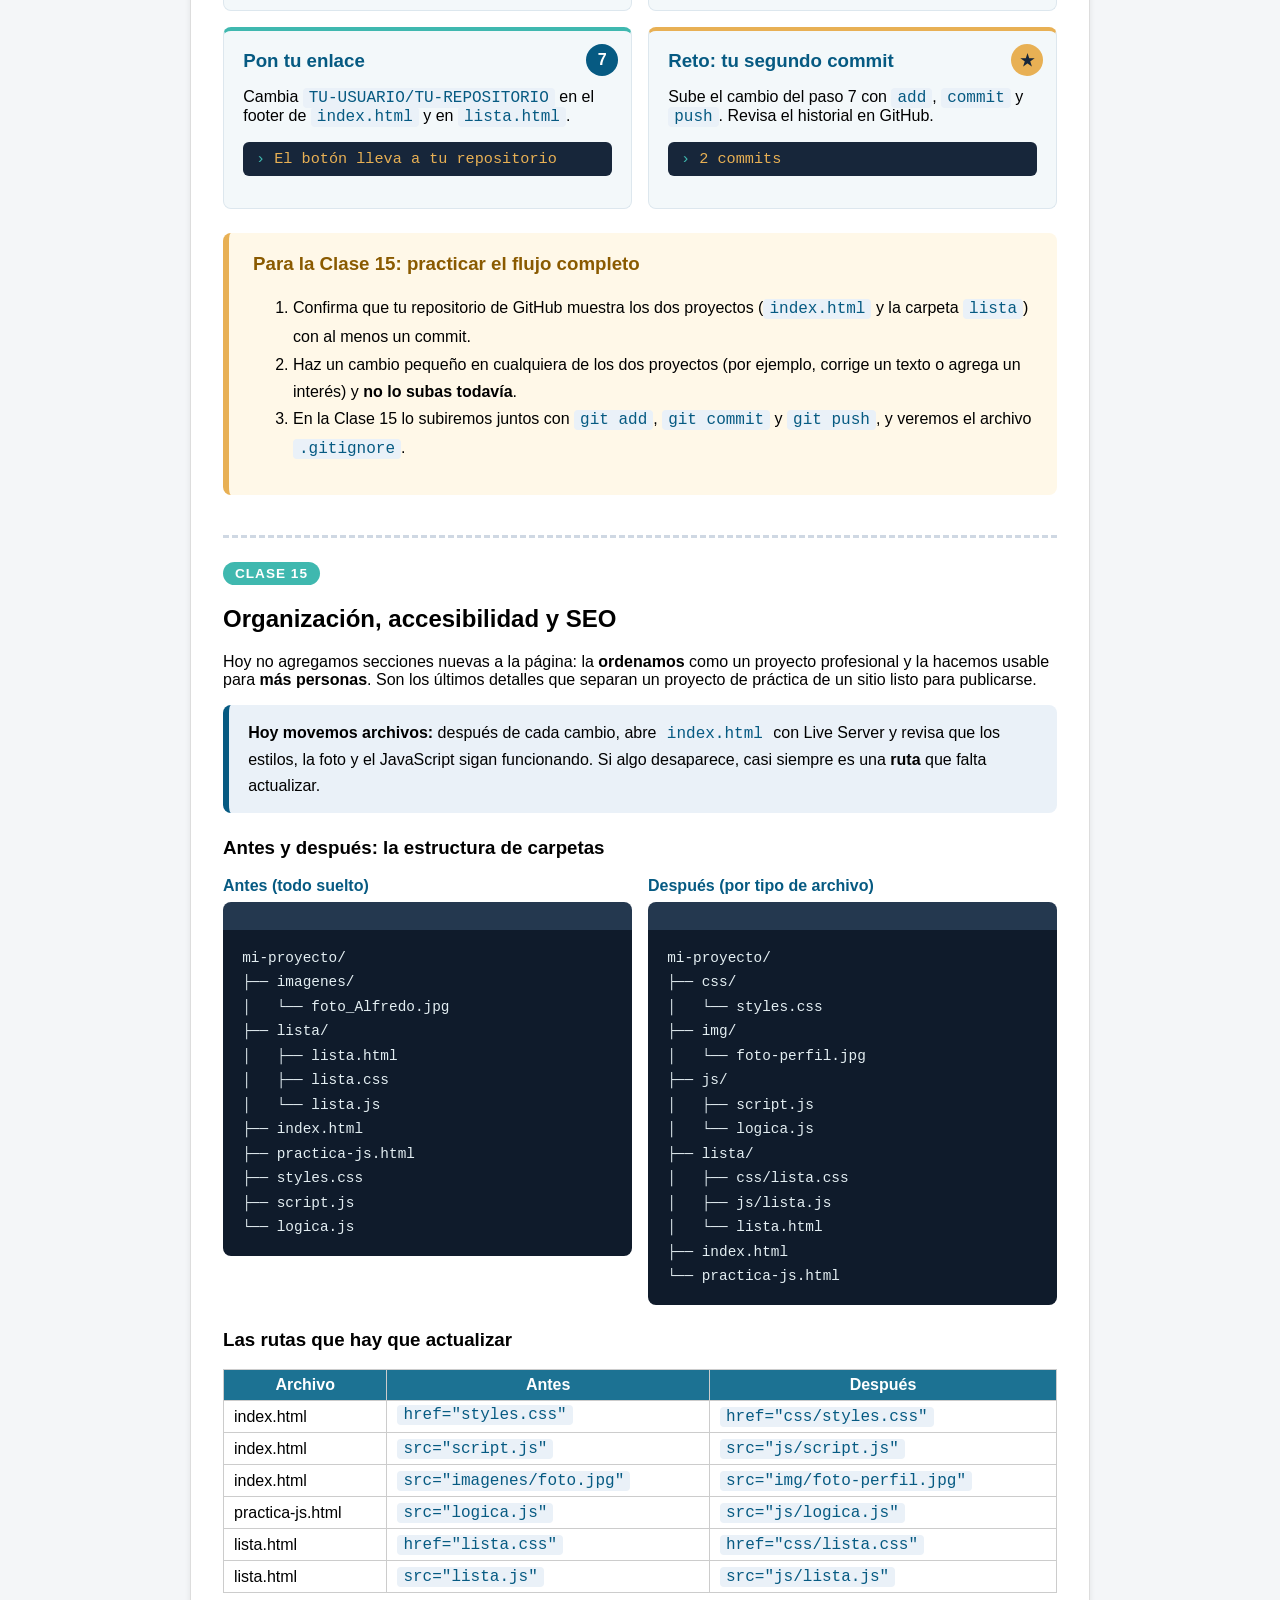
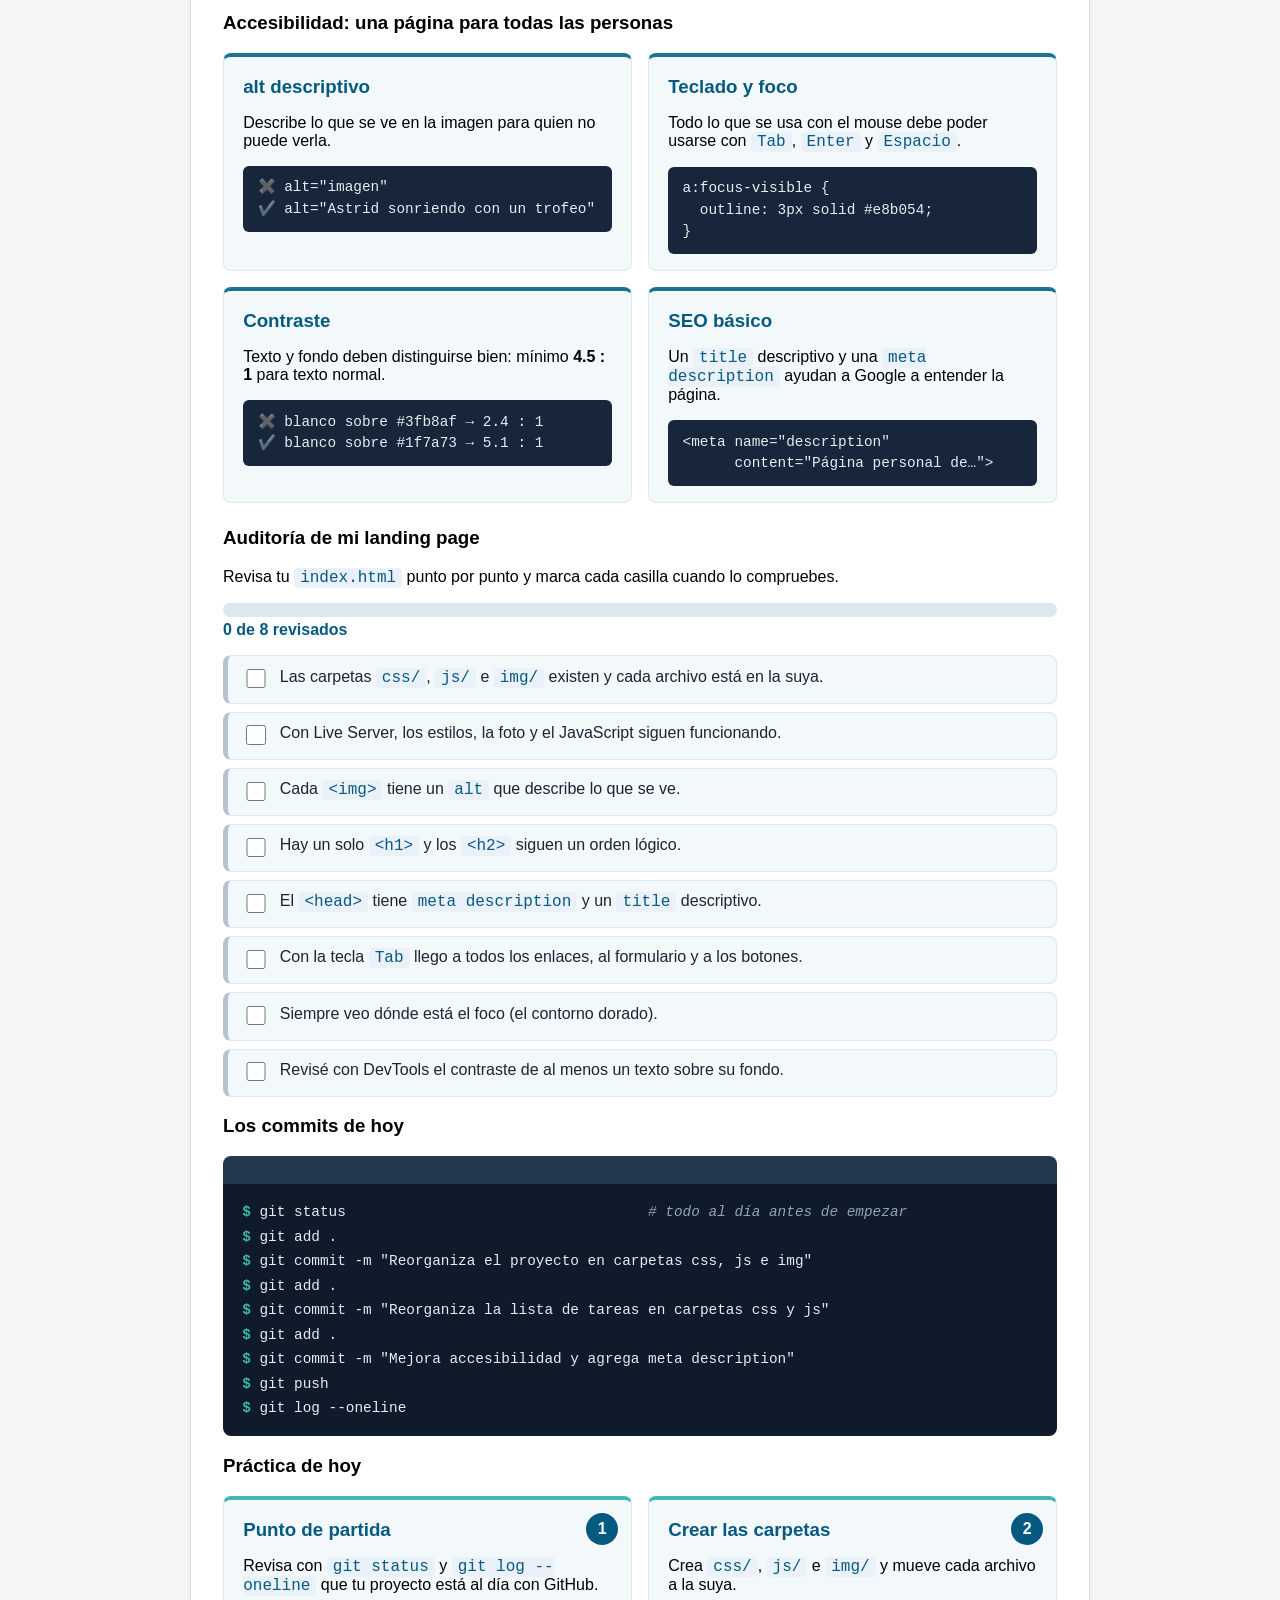
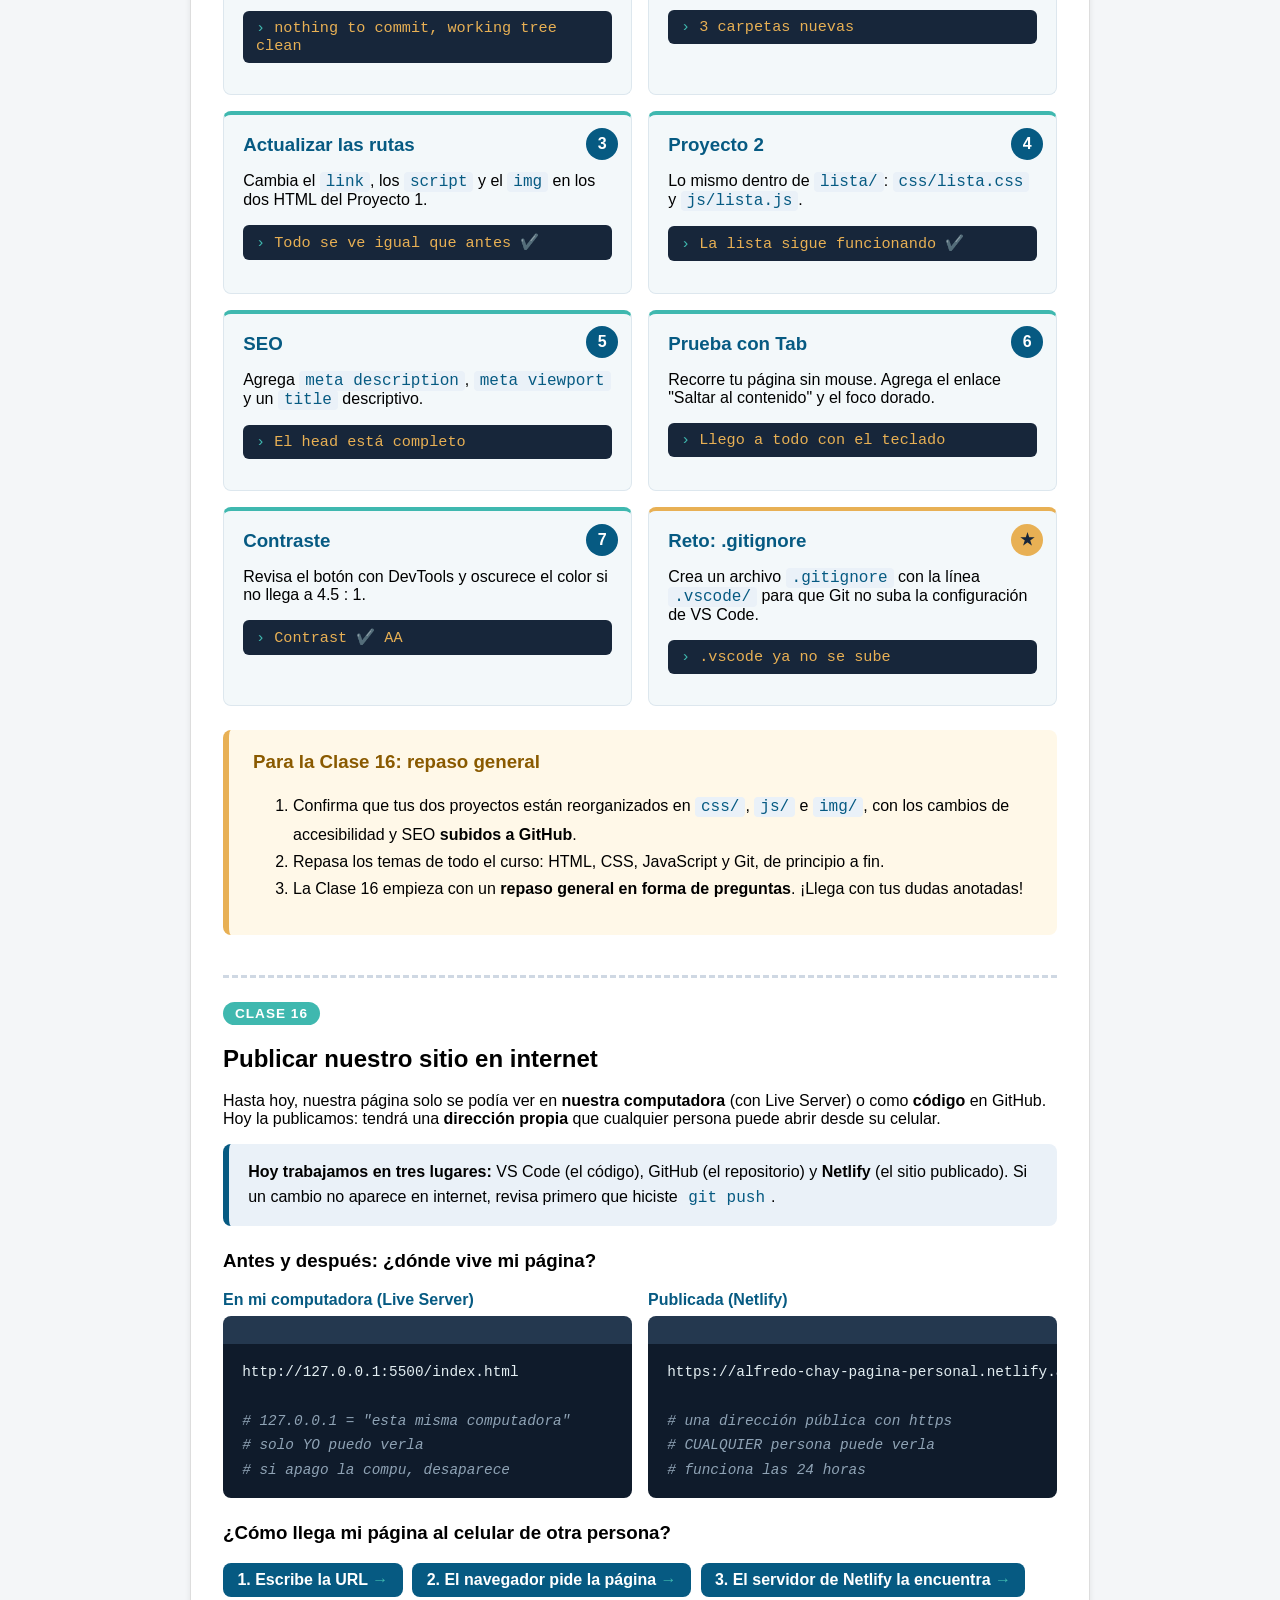
==== commit 0fbf2510: "Agrega modo oscuro al laboratorio JS" ====
--- a/practica-js.html
+++ b/practica-js.html
@@ -11,6 +11,9 @@
     <link rel="stylesheet" href="css/styles.css">
 </head>
 <body>
+  <script>
+  try { if (localStorage.getItem("tema") === "oscuro") document.body.classList.add("modo-oscuro"); } catch (e) {}
+</script>
     <header>
         <h1>Laboratorio de JavaScript</h1>
         <!-- CAMBIO DE HOY (Clase 15) · ACCESIBILIDAD: el menú con nombre. -->
@@ -26,6 +29,7 @@
             <a href="#clase14">Git y GitHub</a>
             <a href="#clase15">Accesibilidad</a>
         </nav>
+        <button type="button" id="btn-tema" class="btn-tema" aria-pressed="false">🌙 Modo oscuro</button>
     </header>
  
     <main>
--- a/css/styles.css
+++ b/css/styles.css
@@ -0,0 +1,1524 @@
+/* ===================================================
+   CLASE 4: PRIMEROS ESTILOS
+   =================================================== */
+
+body {
+  font-family: Arial, sans-serif;
+  background-color: #f4f6f8;
+  max-width: 900px;
+  margin: 0 auto;
+  display: grid;                 
+  grid-template-areas:            
+    "header"
+    "main"
+    "footer";
+}
+
+h1 {
+  color: #065a82;
+  font-size: 40px;
+}
+
+.destacado {
+  color: #c0392b;
+  font-weight: bold;
+}
+
+
+/* ===================================================
+   EXTRA: HEADER CON COLOR DE FONDO
+   =================================================== */
+
+header {
+  background-color: #065a82;
+  text-align: center;
+  padding: 1.5rem 1rem;
+  grid-area: header;    
+}
+
+header h1,
+header nav a {
+  color: white;
+}
+
+header nav {
+  display: flex;
+  justify-content: center;
+  gap: 0.5rem;
+}
+
+header nav a {
+  text-decoration: none;
+  font-weight: bold;
+  padding: 0.5rem 1rem;
+  border-radius: 6px;     
+  transition: background-color 0.3s ease; 
+}
+
+header nav a:hover {
+  background-color: rgba(255, 255, 255, 0.2);
+}
+
+
+/* ===================================================
+   EXTRA: TABLA
+   =================================================== */
+
+th {
+  background-color: #1c7293;
+  color: white;
+}
+
+td, th {
+  border: 1px solid #cccccc;
+  padding: 6px 10px;
+}
+
+table {
+  border-collapse: collapse;
+  margin: 1rem 0;
+  width: 100%;   
+}
+
+tbody td:nth-child(2) {
+  display: inline-block;
+  background-color: #eaf1f8;
+  color: #1c6b5f;
+  padding: 4px 10px;
+  border-radius: 999px;
+}
+
+tbody tr:first-child td:nth-child(2) {
+  position: relative;
+  top: -2px;
+}
+
+
+/* ===================================================
+   EXTRA: FORMULARIO
+   =================================================== */
+
+input, textarea, select {
+  border: 1px solid #999999;
+  padding: 6px;
+  max-width: 100%;
+  border-radius: 4px;                       
+  transition: border-color 0.3s ease;
+}
+
+input:focus, textarea:focus, select:focus {
+  border-color: #1c7293;
+  outline: none;
+}
+
+/* CAMBIO DE HOY (Clase 15) · ACCESIBILIDAD (contraste): el turquesa
+   #3fb8af con letras blancas tenía un contraste de 2.4 : 1, y lo mínimo
+   recomendado para texto normal es 4.5 : 1. Lo cambiamos por un turquesa
+   más oscuro (#1f7a73, contraste 5.1 : 1). Sigue siendo "nuestro" color,
+   pero ahora se lee bien. */
+button {
+  background-color: #1f7a73;
+  color: white;
+  border: none;
+  padding: 8px 16px;
+   border-radius: 4px;                               
+  cursor: pointer;                                  
+  transition: background-color 0.3s ease, transform 0.2s ease;
+}
+
+button:hover {
+  background-color: #185f59;   /* CAMBIO DE HOY (Clase 15): hover un poco más oscuro que el nuevo color */
+  transform: scale(1.05);
+}
+ 
+button:focus {
+  background-color: #185f59;   /* CAMBIO DE HOY (Clase 15): igual que el hover */
+  outline: 3px solid #1c7293;
+  outline-offset: 2px;
+}
+
+form {
+  margin-top: 1rem;
+}
+
+form p:last-of-type {
+  display: flex;
+  gap: 0.75rem;
+}
+
+
+/* ===================================================
+   CLASE 5: BOX MODEL
+   =================================================== */
+
+main {
+  background-color: white;
+  padding: 2rem;
+  margin: 1.5rem 0;
+  border: 1px solid #dddddd;
+  grid-area: main;
+  box-shadow: 0 2px 6px rgba(0, 0, 0, 0.08);        
+  transition: transform 0.2s ease, box-shadow 0.2s ease;
+}
+
+main:hover {
+  transform: translateY(-4px);
+  box-shadow: 0 8px 16px rgba(0, 0, 0, 0.12);
+}
+
+img {
+  border: 4px solid #3fb8af;
+  border-radius: 8px;
+  margin: 1rem 0;
+  max-width: 100%;
+}
+
+
+/* ===================================================
+   CLASE 6: DISPLAY, POSITION Y FLEXBOX
+   =================================================== */
+
+ul {
+  display: flex;
+  flex-wrap: wrap;
+  gap: 0.6rem;
+  list-style: none;
+  padding: 0;
+  margin: 1rem 0;
+}
+
+ul li {
+  background-color: #eaf1f8;
+  color: #065a82;
+  font-weight: bold;
+  padding: 0.4rem 0.9rem;
+  border-radius: 999px;
+  border: 1px solid #cfd8e3;
+  transition: transform 0.2s ease, background-color 0.2s ease;
+}
+
+ul li:hover {
+  transform: scale(1.08);
+  background-color: #d6e6f5;
+}
+
+
+/* ===================================================
+   CLASE 7: CSS GRID Y DISEÑO RESPONSIVE
+   =================================================== */
+
+footer {
+  grid-area: footer;
+  text-align: center;
+  padding: 1.5rem 1rem;
+  color: #5b6b76;
+}
+
+.sobre-mi-grid {
+  display: block;
+}
+
+@media (min-width: 768px) {
+  .sobre-mi-grid {
+    display: grid;
+    grid-template-columns: 2fr 1fr;
+    column-gap: 1.5rem;
+    grid-template-areas:
+      "texto       foto"
+      "intereses-h foto"
+      "intereses-l foto"
+      "avances-h   foto"
+      "avances-t   foto";
+  }
+
+  .sobre-mi-grid > p             { grid-area: texto; }
+  .sobre-mi-grid > h2#intereses  { grid-area: intereses-h; }
+  .sobre-mi-grid > ul            { grid-area: intereses-l; }
+  .sobre-mi-grid > h2#avances    { grid-area: avances-h; }
+  .sobre-mi-grid > table         { grid-area: avances-t; }
+
+  .sobre-mi-grid > img {
+    grid-area: foto;    
+    align-self: start;   
+    margin: 0;             
+  }
+}
+
+/* ===================================================
+   CLASE 8: PROYECTO 1 — TRANSICIONES Y ANIMACIONES
+   =================================================== */
+ 
+@keyframes aparecer {
+  from {
+    opacity: 0;
+    transform: translateY(-10px);
+  }
+  to {
+    opacity: 1;
+    transform: translateY(0);
+  }
+}
+ 
+header {
+  animation: aparecer 0.6s ease-out;
+}
+
+/* ===================================================
+   CLASE 9: INTRODUCCIÓN A JAVASCRIPT
+   Hoy JavaScript vive en logica.js y muestra todo en la
+   consola. Estas reglas solo dan estilo a la página nueva
+   practica-js.html, que comparte esta misma hoja de estilos
+   con index.html. Ninguna regla de esta sección cambia cómo
+   se ve la landing page, salvo el ajuste del nav (abajo).
+   =================================================== */
+ 
+/* CAMBIO DE HOY (Clase 9): el nav ahora tiene 5 enlaces (agregamos
+   "Laboratorio JS"). flex-wrap: wrap deja que los enlaces bajen a
+   una segunda línea en pantallas angostas, en vez de apretarse. Es
+   la misma propiedad que ya usamos en los chips de intereses. */
+header nav {
+  flex-wrap: wrap;
+}
+ 
+/* CAMBIO DE HOY (Clase 9): <code> marca nombres de código dentro del
+   texto (let, const, logica.js...). Fuente monoespaciada, como en el
+   editor, y un fondo suave con los colores de la página. */
+code {
+  font-family: "Courier New", monospace;
+  background-color: #eaf1f8;
+  color: #065a82;
+  padding: 1px 6px;
+  border-radius: 4px;
+}
+ 
+/* CAMBIO DE HOY (Clase 9): recuadro de bienvenida del laboratorio.
+   border-left grueso + fondo claro = el mismo estilo de "nota
+   destacada" que usamos en las presentaciones. */
+.lab-intro {
+  background-color: #f3f8fa;
+  border-left: 6px solid #3fb8af;
+  padding: 1rem 1.5rem;
+  border-radius: 8px;
+  margin-bottom: 1.5rem;
+}
+ 
+.lab-intro h2 {
+  margin-top: 0.5rem;
+  color: #065a82;
+}
+ 
+/* CAMBIO DE HOY (Clase 9): la caja "Cómo ver los resultados" imita una
+   consola: fondo oscuro y texto claro (el mismo azul oscuro de los
+   bloques de código de las presentaciones). */
+.consola-tip {
+  background-color: #17263a;
+  color: #e3eef2;
+  padding: 1rem 1.5rem;
+  border-radius: 8px;
+  margin-bottom: 1.5rem;
+}
+ 
+.consola-tip h2 {
+  color: #3fb8af;
+  margin-top: 0.5rem;
+}
+ 
+.consola-tip ol {
+  line-height: 1.8;
+}
+ 
+.consola-tip code {
+  background-color: #24384f;
+  color: #e8b054;
+}
+ 
+/* CAMBIO DE HOY (Clase 9): tarjetas en Grid (Clase 7). Mobile-first:
+   una columna por defecto; dos columnas desde 768px. */
+.lab-grid {
+  display: grid;
+  grid-template-columns: 1fr;
+  gap: 1rem;
+  margin: 1rem 0 1.5rem;
+}
+ 
+@media (min-width: 768px) {
+  .lab-grid {
+    grid-template-columns: 1fr 1fr;
+  }
+}
+ 
+/* CAMBIO DE HOY (Clase 9): cada tarjeta reutiliza la idea de
+   "elevación" de la Clase 8: transition + translateY en :hover. */
+.tarjeta-js {
+  background-color: #f3f8fa;
+  border: 1px solid #dde7ee;
+  border-top: 4px solid #1c7293;
+  border-radius: 8px;
+  padding: 1rem 1.2rem;
+  transition: transform 0.2s ease, box-shadow 0.2s ease;
+}
+ 
+.tarjeta-js:hover {
+  transform: translateY(-3px);
+  box-shadow: 0 6px 14px rgba(0, 0, 0, 0.08);
+}
+ 
+.tarjeta-js h3 {
+  margin: 0.2rem 0 0.5rem;
+  color: #065a82;
+}
+ 
+/* CAMBIO DE HOY (Clase 9): en los ejercicios, el número va en un
+   círculo. position: relative en la tarjeta + position: absolute en
+   .num (Clase 6) colocan el círculo en la esquina superior derecha. */
+.ejercicio {
+  position: relative;
+  border-top-color: #3fb8af;
+}
+ 
+.ejercicio .num {
+  position: absolute;
+  top: 0.8rem;
+  right: 0.8rem;
+  width: 2rem;
+  height: 2rem;
+  border-radius: 50%;
+  background-color: #065a82;
+  color: white;
+  font-weight: bold;
+  display: flex;
+  align-items: center;
+  justify-content: center;
+}
+ 
+/* CAMBIO DE HOY (Clase 9): "resultado esperado" con aspecto de línea
+   de consola. El ::before agrega el símbolo › antes del texto sin
+   tener que escribirlo en el HTML. */
+.salida {
+  font-family: "Courier New", monospace;
+  background-color: #17263a;
+  color: #e8b054;
+  padding: 0.5rem 0.8rem;
+  border-radius: 6px;
+  font-size: 0.95rem;
+}
+ 
+.salida::before {
+  content: "› ";
+  color: #3fb8af;
+}
+
+/* ===================================================
+   CLASE 10: LOOPS Y FUNCIONES
+   Estas reglas solo dan estilo a la sección nueva del
+   laboratorio (practica-js.html, id="clase10"). La landing
+   page (index.html) no cambia hoy.
+   =================================================== */
+ 
+/* CAMBIO DE HOY (Clase 10): separa visualmente la sección de hoy de la
+   de la Clase 9: una línea punteada arriba y espacio extra (box model,
+   Clase 5). */
+.clase-nueva {
+  margin-top: 2.5rem;
+  padding-top: 1.5rem;
+  border-top: 3px dashed #cfd8e3;
+}
+ 
+/* CAMBIO DE HOY (Clase 10): "pastilla" con el número de clase. Es
+   inline-block (Clase 6): se queda en su línea como un texto, pero
+   acepta padding como una caja. */
+.etiqueta-clase {
+  display: inline-block;
+  background-color: #3fb8af;
+  color: white;
+  font-weight: bold;
+  font-size: 0.85rem;
+  letter-spacing: 1px;
+  text-transform: uppercase;
+  padding: 4px 12px;
+  border-radius: 999px;
+}
+ 
+/* CAMBIO DE HOY (Clase 10): bloques de código dentro de las tarjetas.
+   <pre> respeta espacios y saltos de línea; overflow-x: auto agrega
+   una barra para desplazarse si una línea no cabe en el celular, en
+   vez de desbordar la tarjeta (responsive, Clase 7). */
+.mini-codigo {
+  font-family: "Courier New", monospace;
+  background-color: #17263a;
+  color: #e3eef2;
+  padding: 0.7rem 0.9rem;
+  border-radius: 6px;
+  font-size: 0.9rem;
+  line-height: 1.5;
+  overflow-x: auto;
+  margin: 0.6rem 0 0;
+}
+ 
+/* CAMBIO DE HOY (Clase 10): un detalle de Grid (Clase 7). Por defecto,
+   un elemento dentro de un grid NO se encoge más que su contenido más
+   ancho; como .mini-codigo tiene líneas largas que no se cortan, en el
+   celular empujaba la tarjeta y toda la página quedaba más ancha que la
+   pantalla. min-width: 0 le permite encogerse, y entonces el
+   overflow-x: auto de .mini-codigo hace su trabajo. */
+.lab-grid > .tarjeta-js {
+  min-width: 0;
+}
+ 
+/* CAMBIO DE HOY (Clase 10): las vueltas del for, dibujadas como una fila
+   de fichas con Flexbox (Clase 6). flex-wrap hace que bajen de línea en
+   pantallas angostas. */
+.vueltas {
+  display: flex;
+  flex-wrap: wrap;
+  gap: 0.5rem;
+  margin: 0.8rem 0 1.5rem;
+}
+ 
+.vueltas span {
+  font-family: "Courier New", monospace;
+  font-weight: bold;
+  background-color: #065a82;
+  color: white;
+  padding: 0.45rem 0.8rem;
+  border-radius: 6px;
+}
+ 
+/* La última ficha (la condición ya es false) va en gris y con borde
+   punteado: es la vuelta que NO se ejecuta. */
+.vueltas span.fin {
+  background-color: #eef1f4;
+  color: #5b6b76;
+  border: 2px dashed #b7c3cd;
+}
+ 
+/* CAMBIO DE HOY (Clase 10): el reto opcional usa la misma tarjeta de
+   .ejercicio, pero en dorado para que se note que es un extra. */
+.ejercicio.reto {
+  border-top-color: #e8b054;
+}
+ 
+.ejercicio.reto .num {
+  background-color: #e8b054;
+  color: #17263a;
+}
+ 
+/* CAMBIO DE HOY (Clase 10): recuadro de la tarea para la próxima clase,
+   con el mismo estilo de "nota destacada" que .lab-intro, pero dorado. */
+.tarea-clase {
+  background-color: #fff8e8;
+  border-left: 6px solid #e8b054;
+  padding: 1rem 1.5rem;
+  border-radius: 8px;
+  margin-top: 1.5rem;
+}
+ 
+.tarea-clase h3 {
+  margin-top: 0.3rem;
+  color: #8a5a00;
+}
+ 
+.tarea-clase ol {
+  line-height: 1.7;
+}
+
+
+/* ===================================================
+   CLASE 11: ARRAYS, OBJETOS E INTRODUCCIÓN AL DOM
+   Hoy la landing page (index.html) se conecta a su propio
+   archivo de JavaScript, script.js. Aquí solo hay estilos:
+   el distintivo del footer y la sección nueva del
+   laboratorio (practica-js.html, id="clase11").
+   =================================================== */
+ 
+/* CAMBIO DE HOY (Clase 11): distintivo en el footer de index.html que
+   recuerda que la página ya tiene JavaScript. inline-block (Clase 6)
+   para que el fondo solo ocupe lo que mide el texto. */
+.badge-js {
+  display: inline-block;
+  background-color: #17263a;
+  color: #e8b054;
+  font-family: "Courier New", monospace;
+  font-size: 0.85rem;
+  font-weight: bold;
+  padding: 0.35rem 0.9rem;
+  border-radius: 999px;
+  margin-top: 0.3rem;
+}
+ 
+/* CAMBIO DE HOY (Clase 11): recuadro de aviso en el laboratorio. Mismo
+   estilo de "nota destacada" de .lab-intro, pero en azul. */
+.aviso-hoy {
+  background-color: #eaf1f8;
+  border-left: 6px solid #065a82;
+  padding: 0.9rem 1.2rem;
+  border-radius: 8px;
+  margin: 1rem 0 1.5rem;
+  line-height: 1.6;
+}
+ 
+/* CAMBIO DE HOY (Clase 11): el árbol del DOM, dibujado con cajas
+   anidadas. Cada .nodo tiene un borde a la izquierda y un margen
+   (box model, Clase 5): cuanto más adentro está, más a la derecha se
+   ve, igual que la sangría del HTML. */
+.arbol {
+  background-color: #f3f8fa;
+  border: 1px solid #dde7ee;
+  border-radius: 8px;
+  padding: 1rem 1.2rem;
+  margin: 0.8rem 0 1.5rem;
+  overflow-x: auto;   /* en el celular, si no cabe, se desplaza dentro de su caja */
+}
+ 
+.nodo {
+  font-family: "Courier New", monospace;
+  font-weight: bold;
+  color: #065a82;
+  border-left: 3px solid #3fb8af;
+  margin: 0.35rem 0 0.35rem 1.1rem;
+  padding: 0.15rem 0 0.15rem 0.7rem;
+}
+ 
+/* La raíz (document) no lleva sangría ni borde. */
+.nodo.raiz {
+  margin-left: 0;
+  border-left: none;
+  padding-left: 0;
+  color: #17263a;
+}
+ 
+/* Las hojas (nodos sin hijos dibujados) en un tono más suave. */
+.nodo.hoja {
+  font-weight: normal;
+  color: #1a2433;
+  border-left-color: #cfd8e3;
+}
+ 
+/* Los elementos que vamos a seleccionar hoy (h1 y nav). */
+.nodo.marcado {
+  background-color: #fff8e8;
+  border-left-color: #e8b054;
+  font-weight: bold;
+}
+ 
+/* El <script> nuevo de hoy. */
+.nodo.nuevo {
+  background-color: #e7f5f3;
+  border-left-color: #3fb8af;
+  color: #1c6b5f;
+  font-weight: bold;
+}
+ 
+/* CAMBIO DE HOY (Clase 11): desde la Clase 5, la 2.ª columna de TODAS
+   las tablas se ve como "pastilla" (tbody td:nth-child(2)). En esta
+   tabla no la queremos, así que la regresamos a una celda normal. Como
+   ".tabla-selectores tbody td:nth-child(2)" es más específico (tiene
+   una clase), le gana a la regla general. */
+.tabla-selectores tbody td:nth-child(2) {
+  display: table-cell;
+  background-color: transparent;
+  color: inherit;
+  padding: 6px 10px;
+  border-radius: 0;
+  position: static;
+}
+ 
+/* CAMBIO DE HOY (Clase 11): las celdas de esta tabla tienen código largo
+   y sin espacios, como querySelector(".destacado"). Una tabla no se
+   encoge más que su palabra más larga, y en el celular empujaba toda la
+   página. overflow-wrap: anywhere permite cortar esas palabras largas
+   en cualquier punto para que la tabla quepa en la pantalla. */
+.tabla-selectores td {
+  overflow-wrap: anywhere;
+}
+
+/* ===================================================
+   CLASE 12: MODIFICAR EL DOM, EVENTOS Y FORMULARIOS
+   Estas clases NO se usan solas: JavaScript (script.js) se
+   las pone o se las quita a los elementos con classList.
+   Así el "cómo se ve" sigue viviendo en el CSS y JavaScript
+   solo decide "cuándo" (buena práctica de hoy).
+   =================================================== */
+ 
+/* CAMBIO DE HOY (Clase 12): el botón de modo oscuro del header. Hereda
+   la regla general "button" de la Clase 6, pero aquí lo hacemos
+   transparente con borde para que combine con el azul del header. */
+.btn-tema {
+  margin-top: 0.9rem;
+  background-color: rgba(255, 255, 255, 0.15);
+  border: 1px solid rgba(255, 255, 255, 0.5);
+  font-weight: bold;
+  border-radius: 999px;
+}
+ 
+.btn-tema:hover,
+.btn-tema:focus {
+  background-color: rgba(255, 255, 255, 0.3);
+}
+ 
+/* CAMBIO DE HOY (Clase 12): transición suave del fondo y del color para
+   que el cambio a modo oscuro no sea un "golpe" (Clase 8). */
+body,
+main {
+  transition: background-color 0.4s ease, color 0.4s ease;
+}
+ 
+/* CAMBIO DE HOY (Clase 12): MODO OSCURO. Todas estas reglas empiezan con
+   body.modo-oscuro, o sea: solo se aplican cuando el <body> tiene la
+   clase "modo-oscuro". Esa clase la pone y la quita JavaScript con
+   document.body.classList.toggle("modo-oscuro"). */
+body.modo-oscuro {
+  background-color: #0f1b2b;
+  color: #e3eef2;
+}
+ 
+body.modo-oscuro main {
+  background-color: #17263a;
+  border-color: #24384f;
+  box-shadow: 0 2px 10px rgba(0, 0, 0, 0.4);
+}
+ 
+body.modo-oscuro h2 {
+  color: #3fb8af;
+}
+ 
+body.modo-oscuro .destacado {
+  color: #ff8a7a;   /* el rojo de la Clase 4, más claro para que se lea en fondo oscuro */
+}
+ 
+body.modo-oscuro td,
+body.modo-oscuro th {
+  border-color: #24384f;
+}
+ 
+body.modo-oscuro footer {
+  color: #9fb3c2;
+}
+ 
+body.modo-oscuro footer a {
+  color: #3fb8af;
+}
+ 
+/* CAMBIO DE HOY (Clase 12): el párrafo de saludo que llena JavaScript
+   con innerHTML. ":empty" significa "cuando no tiene nada adentro":
+   mientras JavaScript no escriba en él, no se ve ni ocupa espacio. */
+.saludo {
+  background-color: #e7f5f3;
+  color: #1c6b5f;
+  border-left: 6px solid #3fb8af;
+  padding: 0.8rem 1.1rem;
+  border-radius: 8px;
+  animation: aparecer 0.6s ease;   /* reutilizamos la animación de la Clase 8 */
+}
+ 
+.saludo:empty {
+  display: none;
+}
+ 
+/* CAMBIO DE HOY (Clase 12): los intereses ahora se pueden tocar. El
+   cursor de "manita" avisa que son clicables. */
+ul li {
+  cursor: pointer;
+  user-select: none;   /* evita que el texto se seleccione al hacer doble clic */
+}
+ 
+/* CAMBIO DE HOY (Clase 12): un interés marcado como favorito. JavaScript
+   alterna esta clase con classList.toggle("favorito") en cada clic. */
+ul li.favorito {
+  background-color: #e8b054;
+  color: #17263a;
+  border-color: #c99437;
+}
+ 
+/* ::before agrega una estrella ANTES del texto, solo con CSS. */
+ul li.favorito::before {
+  content: "★ ";
+}
+ 
+/* CAMBIO DE HOY (Clase 12): contador de favoritos dentro del h2. */
+.contador {
+  font-size: 0.9rem;
+  font-weight: normal;
+  color: #8a5a00;
+  background-color: #fff8e8;
+  padding: 2px 10px;
+  border-radius: 999px;
+  vertical-align: middle;
+}
+ 
+.contador:empty {
+  display: none;
+}
+ 
+/* CAMBIO DE HOY (Clase 12): el contador de caracteres del mensaje. */
+.contador-mensaje {
+  color: #5b6b76;
+}
+ 
+/* CAMBIO DE HOY (Clase 12): la caja de mensajes del formulario. Vacía no
+   se ve; con la clase .error se pinta de rojo y con .exito de verde. */
+.mensaje-form {
+  padding: 0.8rem 1.1rem;
+  border-radius: 8px;
+  font-weight: bold;
+  border-left: 6px solid transparent;
+}
+ 
+.mensaje-form:empty {
+  display: none;
+}
+ 
+.mensaje-form.error {
+  background-color: #fdecea;
+  color: #c0392b;
+  border-left-color: #c0392b;
+}
+ 
+.mensaje-form.exito {
+  background-color: #e7f5f3;
+  color: #1c6b5f;
+  border-left-color: #3fb8af;
+  animation: aparecer 0.6s ease;
+}
+ 
+/* CAMBIO DE HOY (Clase 12): el campo que tiene el error se marca en rojo.
+   Escribimos "input.campo-error" (etiqueta + clase) para que sea tan
+   específico como "input:focus" de la Clase 8; como esta regla está
+   DESPUÉS en el archivo, gana y el borde se queda rojo aunque el campo
+   tenga el foco. */
+input.campo-error,
+textarea.campo-error {
+  border-color: #c0392b;
+  background-color: #fff5f4;
+}
+ 
+/* ---------- Laboratorio (practica-js.html, id="clase12") ---------- */
+ 
+/* CAMBIO DE HOY (Clase 12): el "camino" de un evento, dibujado como una
+   fila de pasos con Flexbox (Clase 6). Es un <ol> (lista numerada),
+   así no le tocan las reglas de "ul li" de los intereses. Cada paso lleva una flecha con
+   ::after, menos el último. */
+.flujo {
+  display: flex;
+  flex-wrap: wrap;
+  gap: 0.6rem;
+  margin: 0.8rem 0 1.5rem;
+  padding: 0;
+  list-style: none;
+}
+ 
+.flujo li {
+  background-color: #065a82;
+  color: white;
+  padding: 0.5rem 0.9rem;
+  border-radius: 8px;
+  font-weight: bold;
+}
+ 
+.flujo li::after {
+  content: "  →";
+  color: #3fb8af;
+}
+ 
+.flujo li:last-child {
+  background-color: #3fb8af;
+  color: #17263a;
+}
+ 
+.flujo li:last-child::after {
+  content: "";
+}
+ 
+/* CAMBIO DE HOY (Clase 12): tarjeta de la demo en vivo del laboratorio.
+   logica.js le alterna la clase "encendida" con un clic. */
+.demo-tarjeta {
+  background-color: #f3f8fa;
+  border: 2px dashed #b7c3cd;
+  border-radius: 8px;
+  padding: 1rem 1.2rem;
+  margin: 0.8rem 0;
+  transition: background-color 0.3s ease, border-color 0.3s ease, transform 0.3s ease;
+}
+ 
+.demo-tarjeta.encendida {
+  background-color: #e7f5f3;
+  border: 2px solid #3fb8af;
+  transform: scale(1.02);
+}
+
+/* ===================================================
+   CLASE 14: GIT Y GITHUB
+   Hoy casi todo pasa en la terminal, no en la página. Aquí
+   solo hay estilos para:
+   - el botón "Ver el código en GitHub" del footer (index.html);
+   - la sección nueva del laboratorio (practica-js.html,
+     id="clase14").
+   =================================================== */
+ 
+/* CAMBIO DE HOY (Clase 14): botón del footer que lleva al repositorio.
+   Es un <a> con forma de botón: inline-flex (Clase 6) para alinear el
+   ícono y el texto, padding y bordes redondeados (Clase 5), y una
+   transición al pasar el cursor (Clase 8). */
+.enlace-github {
+  display: inline-flex;
+  align-items: center;
+  gap: 0.5rem;
+  background-color: #17263a;
+  color: white;
+  text-decoration: none;
+  font-weight: bold;
+  padding: 0.6rem 1.2rem;
+  border-radius: 999px;
+  border: 2px solid #3fb8af;
+  transition: background-color 0.3s ease, transform 0.2s ease;
+}
+ 
+.enlace-github:hover {
+  background-color: #3fb8af;
+  color: #17263a;
+  transform: translateY(-2px);
+}
+ 
+/* El símbolo ⎇ es el ícono clásico de las "ramas" de Git. */
+.icono-git {
+  font-size: 1.2rem;
+  color: #e8b054;
+}
+ 
+.enlace-github:hover .icono-git {
+  color: #17263a;
+}
+ 
+/* En modo oscuro (Clase 12), el footer cambia el color de TODOS sus
+   enlaces a turquesa; aquí mantenemos el botón con letras blancas. */
+body.modo-oscuro footer a.enlace-github {
+  color: white;
+}
+ 
+body.modo-oscuro footer a.enlace-github:hover {
+  color: #17263a;
+}
+ 
+/* ---------- Laboratorio (practica-js.html, id="clase14") ---------- */
+ 
+/* CAMBIO DE HOY (Clase 14): las tres zonas de Git, como tres cajas en
+   Grid (Clase 7). En el celular van una debajo de otra; desde 768px, en
+   una fila de tres columnas iguales. */
+.zonas-git {
+  display: grid;
+  grid-template-columns: 1fr;
+  gap: 1rem;
+  margin: 0.8rem 0 1.5rem;
+}
+ 
+@media (min-width: 768px) {
+  .zonas-git {
+    grid-template-columns: 1fr 1fr 1fr;
+  }
+}
+ 
+.zona {
+  position: relative;          /* para el número en la esquina (Clase 6) */
+  background-color: #f3f8fa;
+  border: 2px dashed #b7c3cd;
+  border-radius: 8px;
+  padding: 1rem 1.1rem 0.6rem;
+}
+ 
+/* La última zona (el repositorio) va con borde sólido: es lo que ya
+   quedó guardado de verdad. */
+.zona:last-child {
+  border: 2px solid #3fb8af;
+  background-color: #e7f5f3;
+}
+ 
+.zona strong {
+  color: #065a82;
+}
+ 
+.zona p {
+  margin: 0.4rem 0 0;
+}
+ 
+.zona-num {
+  position: absolute;
+  top: -0.8rem;
+  right: 0.8rem;
+  width: 1.6rem;
+  height: 1.6rem;
+  border-radius: 50%;
+  background-color: #065a82;
+  color: white;
+  font-weight: bold;
+  font-size: 0.85rem;
+  display: flex;
+  align-items: center;
+  justify-content: center;
+}
+ 
+/* CAMBIO DE HOY (Clase 14): un bloque que imita la terminal. Es un <pre>
+   (respeta los espacios y los saltos de línea, Clase 10) con fondo casi
+   negro. overflow-x: auto agrega una barra si un comando no cabe en el
+   celular, en vez de desbordar la página. */
+.terminal {
+  font-family: "Courier New", monospace;
+  background-color: #0f1b2b;
+  color: #e3eef2;
+  padding: 1rem 1.2rem;
+  border-radius: 8px;
+  line-height: 1.7;
+  font-size: 0.9rem;
+  overflow-x: auto;
+  border-top: 28px solid #24384f;   /* la "barra de título" de la ventana */
+}
+ 
+/* CAMBIO DE HOY (Clase 14): el mismo detalle de Grid de la Clase 10, ahora
+   en el <main>. El body es un Grid (Clase 7) y, por defecto, un elemento
+   del grid NO se encoge más que su contenido más ancho. El comando más
+   largo de la terminal empujaba al main y, en el celular, toda la página
+   quedaba más ancha que la pantalla. min-width: 0 le permite encogerse, y
+   así el overflow-x: auto de .terminal hace su trabajo. */
+main {
+  min-width: 0;
+}
+ 
+.terminal .prompt {
+  color: #3fb8af;
+  font-weight: bold;
+  user-select: none;   /* al copiar un comando, el $ no se copia */
+}
+ 
+/* CAMBIO DE HOY (Clase 14): tarjetas de mensajes de commit buenos y
+   malos. Reutilizan .tarjeta-js y solo cambian el color del borde. */
+.commit-bien {
+  border-top-color: #3fb8af;
+}
+ 
+.commit-bien h3 {
+  color: #1c6b5f;
+}
+ 
+.commit-mal {
+  border-top-color: #c0392b;
+}
+ 
+.commit-mal h3 {
+  color: #c0392b;
+}
+ 
+.commit-bien .salida,
+.commit-mal .salida {
+  margin: 0.4rem 0;
+}
+
+/* ===================================================
+   CLASE 15: ORGANIZACIÓN, ACCESIBILIDAD Y SEO
+   CAMBIO DE HOY (Clase 15): este archivo ahora vive en la
+   carpeta css/ (antes estaba suelto junto a index.html).
+   Aquí abajo están los estilos nuevos de hoy: todos tienen
+   que ver con que MÁS personas puedan usar la página.
+   =================================================== */
+
+/* CAMBIO DE HOY (Clase 15): la foto tiene width y height en el HTML (para
+   que el navegador reserve su espacio). height: auto mantiene la
+   proporción cuando max-width: 100% la encoge en el celular; sin esto, la
+   foto se vería aplastada. */
+img {
+  height: auto;
+}
+
+/* CAMBIO DE HOY (Clase 15) · ACCESIBILIDAD: el enlace "Saltar al
+   contenido". Normalmente está FUERA de la pantalla (top: -100px), así
+   que no estorba a quien usa el mouse. Cuando recibe el foco con la tecla
+   Tab, :focus lo baja a la vista (top: 0.5rem). position: absolute (Clase
+   6) lo pone encima de todo sin mover el resto de la página. */
+.saltar {
+  position: absolute;
+  top: -100px;
+  left: 0.5rem;
+  z-index: 100;
+  background-color: #17263a;
+  color: white;
+  font-weight: bold;
+  padding: 0.7rem 1.2rem;
+  border-radius: 8px;
+  text-decoration: none;
+  transition: top 0.2s ease;
+}
+
+.saltar:focus {
+  top: 0.5rem;
+  outline: 3px solid #e8b054;
+}
+
+/* CAMBIO DE HOY (Clase 15) · ACCESIBILIDAD: texto solo para lectores de
+   pantalla. Lo hacemos de 1 píxel y lo recortamos, en lugar de usar
+   display: none, porque display: none también lo esconde de los lectores.
+   Lo usamos en el <caption> de la tabla. */
+.solo-lectores {
+  position: absolute;
+  width: 1px;
+  height: 1px;
+  overflow: hidden;
+  clip-path: inset(50%);
+  white-space: nowrap;
+}
+
+/* CAMBIO DE HOY (Clase 15) · ACCESIBILIDAD: un foco VISIBLE en todo lo que
+   se puede usar con el teclado. :focus-visible se activa cuando se llega
+   con Tab (y no con un clic del mouse). El contorno dorado se ve tanto en
+   fondo claro como en el azul del header. */
+a:focus-visible,
+button:focus-visible,
+ul li:focus-visible,
+input:focus-visible,
+textarea:focus-visible,
+select:focus-visible {
+  outline: 3px solid #e8b054;
+  outline-offset: 3px;
+}
+
+/* En los enlaces del menú, además del contorno, mostramos el mismo fondo
+   del :hover (Clase 8): quien usa teclado ve lo mismo que quien usa mouse. */
+header nav a:focus-visible {
+  background-color: rgba(255, 255, 255, 0.2);
+}
+
+/* Los intereses que se activan con teclado también crecen, como con el
+   mouse. */
+ul li:focus-visible {
+  transform: scale(1.08);
+}
+
+/* ---------- Laboratorio (practica-js.html, id="clase15") ---------- */
+
+/* CAMBIO DE HOY (Clase 15): la estructura de carpetas, antes y después,
+   en dos columnas de Grid (Clase 7). En el celular, una debajo de otra. */
+.antes-despues {
+  display: grid;
+  grid-template-columns: 1fr;
+  gap: 1rem;
+  margin: 0.8rem 0 1.5rem;
+}
+
+@media (min-width: 768px) {
+  .antes-despues {
+    grid-template-columns: 1fr 1fr;
+  }
+}
+
+.antes-despues .terminal {
+  margin: 0;
+}
+
+/* El mismo detalle de Grid de las Clases 10 y 14: min-width: 0 deja que
+   cada columna se encoja en el celular, y el overflow-x: auto de
+   .terminal agrega la barra de desplazamiento en vez de desbordar. */
+.antes-despues > div {
+  min-width: 0;
+}
+
+.antes-despues h4 {
+  margin: 0 0 0.4rem;
+  color: #065a82;
+}
+
+/* CAMBIO DE HOY (Clase 15): la checklist de la auditoría. Es una lista de
+   <label> con su checkbox: al hacer clic en el texto se marca la casilla
+   (la misma unión label + input de la Clase 3). */
+.checklist {
+  list-style: none;
+  padding: 0;
+  margin: 0.8rem 0;
+  display: grid;
+  /* minmax(0, 1fr): una sola columna que puede encogerse hasta 0. Sin esto,
+     Grid hace la columna tan ancha como la frase más larga y, en el
+     celular, la lista se sale de la pantalla. */
+  grid-template-columns: minmax(0, 1fr);
+  gap: 0.5rem;
+}
+
+.checklist li {
+  background-color: #f3f8fa;
+  border: 1px solid #dde7ee;
+  border-left: 5px solid #b7c3cd;
+  border-radius: 8px;
+  padding: 0;
+  font-weight: normal;
+  color: #1a2433;
+  transition: background-color 0.3s ease, border-color 0.3s ease;
+}
+
+/* Las reglas de "ul li" de los intereses no aplican aquí. */
+.checklist li:hover {
+  transform: none;
+  background-color: #eaf1f8;
+}
+
+.checklist label {
+  display: flex;
+  align-items: flex-start;
+  gap: 0.7rem;
+  padding: 0.7rem 0.9rem;
+  cursor: pointer;
+}
+
+.checklist input {
+  width: 1.2rem;
+  height: 1.2rem;
+  margin-top: 0.1rem;
+  accent-color: #1f7a73;   /* el color de la palomita de la casilla */
+  flex-shrink: 0;
+}
+
+/* logica.js le pone la clase .hecho al <li> cuando su casilla se marca. */
+.checklist li.hecho {
+  background-color: #e7f5f3;
+  border-left-color: #1f7a73;
+}
+
+.checklist li.hecho label {
+  color: #1c6b5f;
+}
+
+/* La barra de progreso: un contenedor gris y, adentro, una barra cuyo
+   ancho (width) lo cambia logica.js con style.width (Clase 12). */
+.progreso {
+  background-color: #dde7ee;
+  border-radius: 999px;
+  height: 14px;
+  overflow: hidden;
+  margin: 0.4rem 0 0.3rem;
+}
+
+.progreso-barra {
+  height: 100%;
+  width: 0%;
+  background-color: #1f7a73;
+  border-radius: 999px;
+  transition: width 0.4s ease;   /* la barra crece suavemente (Clase 8) */
+}
+
+.progreso-texto {
+  font-weight: bold;
+  color: #065a82;
+  margin: 0 0 1rem;
+}
+
+/* CAMBIO DE HOY (Clase 15): los comentarios (#) dentro del bloque de la
+   terminal, en gris, como en el editor. */
+.terminal .comentario-term {
+  color: #8fa3b5;
+  font-style: italic;
+}
+
+.en-linea {
+  max-width: 520px;
+  margin: 1.2rem auto 0.8rem;
+  background-color: #17263a;
+  color: #e3eef2;
+  border: 2px solid #3fb8af;
+  border-radius: 14px;
+  padding: 1rem 1.2rem;
+  animation: aparecer 0.6s ease-out;   /* la animación de la Clase 8 */
+}
+ 
+.en-linea p {
+  margin: 0.3rem 0;
+}
+ 
+.en-linea-estado {
+  display: flex;
+  align-items: center;
+  justify-content: center;
+  gap: 0.5rem;
+  font-weight: bold;
+  color: #3fb8af;
+  text-transform: uppercase;
+  letter-spacing: 1px;
+  font-size: 0.85rem;
+}
+ 
+/* El punto verde que "late": un círculo (border-radius: 50%) con una
+   animación infinita que lo agranda y lo hace transparente, como la luz
+   de "en vivo" de una transmisión. */
+.punto-vivo {
+  width: 12px;
+  height: 12px;
+  border-radius: 50%;
+  background-color: #2ecc71;
+  animation: latido 1.6s ease-in-out infinite;
+}
+ 
+@keyframes latido {
+  0%   { box-shadow: 0 0 0 0 rgba(46, 204, 113, 0.7); }
+  70%  { box-shadow: 0 0 0 10px rgba(46, 204, 113, 0); }
+  100% { box-shadow: 0 0 0 0 rgba(46, 204, 113, 0); }
+}
+ 
+.en-linea-texto {
+  font-size: 0.95rem;
+}
+ 
+/* Los dos enlaces, como pastillas que bajan de línea en el celular. */
+.en-linea-enlaces {
+  display: flex;
+  flex-wrap: wrap;
+  justify-content: center;
+  gap: 0.5rem;
+  margin-top: 0.6rem !important;
+}
+ 
+.en-linea-enlaces a {
+  color: #17263a;
+  background-color: #e8b054;
+  text-decoration: none;
+  font-weight: bold;
+  padding: 0.4rem 0.9rem;
+  border-radius: 999px;
+  overflow-wrap: anywhere;   /* una URL larga puede partirse en el celular */
+  transition: transform 0.2s ease, background-color 0.2s ease;
+}
+ 
+.en-linea-enlaces a:hover {
+  transform: translateY(-2px);
+  background-color: #f2c47a;
+}
+ 
+/* En modo oscuro (Clase 12) el footer pinta todos sus enlaces de
+   turquesa; aquí mantenemos el texto oscuro sobre el dorado. */
+body.modo-oscuro footer .en-linea-enlaces a {
+  color: #17263a;
+}
+ 
+/* ---------- Laboratorio (practica-js.html, id="clase16") ---------- */
+ 
+/* CAMBIO DE HOY (Clase 16): una URL dividida en partes de colores. Cada
+   <span class="parte"> es un trozo de la dirección. */
+.url-partes,
+.vista-url {
+  font-family: "Courier New", monospace;
+  font-size: 1.15rem;
+  font-weight: bold;
+  background-color: #0f1b2b;
+  padding: 0.9rem 1.1rem;
+  border-radius: 8px;
+  overflow-wrap: anywhere;   /* en el celular la URL baja de línea */
+}
+ 
+.parte.protocolo  { color: #8fa3b5; }
+.parte.subdominio { color: #e8b054; }
+.parte.dominio    { color: #3fb8af; }
+.parte.ruta       { color: #f2a97e; }
+ 
+/* CAMBIO DE HOY (Clase 16): el generador del nombre del sitio. Reutiliza
+   la idea de "tarjeta" de las clases anteriores. */
+.generador {
+  background-color: #f3f8fa;
+  border: 1px solid #dde7ee;
+  border-top: 4px solid #e8b054;
+  border-radius: 8px;
+  padding: 1rem 1.2rem;
+  margin: 0.8rem 0 1.5rem;
+}
+ 
+.generador label {
+  display: block;
+  font-weight: bold;
+  color: #065a82;
+  margin-bottom: 0.4rem;
+}
+ 
+.generador input {
+  width: 100%;
+  box-sizing: border-box;   /* el padding no hace que se salga (Clase 5) */
+  font-size: 1rem;
+  padding: 0.6rem 0.8rem;
+}
+ 
+.vista-url {
+  margin: 0.8rem 0 0.4rem;
+}
+ 
+/* El consejo cambia de color según lo que escribas: logica.js le pone
+   la clase .ok (verde) o .aviso (dorado). */
+.consejo-url {
+  margin: 0;
+  padding: 0.5rem 0.8rem;
+  border-radius: 6px;
+  background-color: #eaf1f8;
+  color: #065a82;
+  font-weight: bold;
+  transition: background-color 0.3s ease, color 0.3s ease;
+}
+ 
+.consejo-url.ok {
+  background-color: #e7f5f3;
+  color: #1c6b5f;
+}
+ 
+.consejo-url.aviso {
+  background-color: #fff8e8;
+  color: #8a5a00;
+}
+ 
+/* CAMBIO DE HOY (Clase 16): el despliegue continuo como una "tubería" de
+   cinco pasos con Grid (Clase 7): una columna en el celular, cinco en
+   pantallas grandes. */
+.pipeline {
+  display: grid;
+  grid-template-columns: 1fr;
+  gap: 0.6rem;
+  margin: 0.8rem 0 1.5rem;
+}
+ 
+@media (min-width: 768px) {
+  .pipeline {
+    grid-template-columns: repeat(5, 1fr);
+  }
+}
+ 
+.paso-pipeline {
+  display: flex;
+  flex-direction: column;
+  align-items: center;
+  text-align: center;
+  gap: 0.2rem;
+  font-size: 1.6rem;
+  background-color: #eaf1f8;
+  border: 2px solid #cfd8e3;
+  border-radius: 10px;
+  padding: 0.8rem 0.5rem;
+  transition: transform 0.2s ease;
+}
+ 
+.paso-pipeline:hover {
+  transform: translateY(-3px);
+}
+ 
+.paso-pipeline strong {
+  font-size: 1rem;
+  color: #065a82;
+}
+ 
+.paso-pipeline span {
+  font-size: 0.85rem;
+  color: #5b6b76;
+}
+ 
+.paso-pipeline.final {
+  background-color: #e7f5f3;
+  border-color: #3fb8af;
+}
+
+
+
+
+/* ===== MODO OSCURO EN EL LABORATORIO JS ===== */
+body.modo-oscuro main a { color: #7cc4e8; }
+
+body.modo-oscuro code { background-color: #24384f; color: #e8b054; }
+
+body.modo-oscuro input:not([type="checkbox"]),
+body.modo-oscuro textarea,
+body.modo-oscuro select { background-color: #0f1b2b; color: #e3eef2; }
+
+body.modo-oscuro input::placeholder,
+body.modo-oscuro textarea::placeholder { color: #8fa3b5; }
+
+body.modo-oscuro .lab-intro { background-color: #1d3148; }
+
+body.modo-oscuro .tarjeta-js {
+  background-color: #1d3148;
+  border-right-color: #2c4560;
+  border-bottom-color: #2c4560;
+  border-left-color: #2c4560;
+}
+
+body.modo-oscuro .tarjeta-js h3,
+body.modo-oscuro .lab-intro h2 { color: #7cc4e8; }
+
+body.modo-oscuro .consola-tip,
+body.modo-oscuro .salida,
+body.modo-oscuro .mini-codigo {
+  background-color: #0f1b2b;
+  border: 1px solid #2c4560;
+}
+
+body.modo-oscuro .clase-nueva { border-top-color: #2c4560; }
+
+body.modo-oscuro .vueltas span.fin {
+  background-color: #24384f;
+  color: #9fb3c2;
+  border-color: #3a5370;
+}
+
+body.modo-oscuro .tarea-clase { background-color: #2b2616; }
+body.modo-oscuro .tarea-clase h3 { color: #e8b054; }
+
+body.modo-oscuro .aviso-hoy {
+  background-color: #1d3148;
+  border-left-color: #4aa3d8;
+}
+
+body.modo-oscuro .arbol { background-color: #1d3148; border-color: #2c4560; }
+body.modo-oscuro .nodo { color: #7cc4e8; }
+body.modo-oscuro .nodo.raiz { color: #e3eef2; }
+body.modo-oscuro .nodo.hoja { color: #c5d5e0; border-left-color: #3a5370; }
+body.modo-oscuro .nodo.marcado { background-color: #2b2616; border-left-color: #e8b054; }
+body.modo-oscuro .nodo.nuevo {
+  background-color: #16332f;
+  border-left-color: #3fb8af;
+  color: #5fd0c5;
+}
+
+body.modo-oscuro tbody td:nth-child(2) { background-color: #24384f; color: #5fd0c5; }
+body.modo-oscuro .tabla-selectores tbody td:nth-child(2) {
+  background-color: transparent;
+  color: inherit;
+}
+
+body.modo-oscuro .demo-tarjeta { background-color: #1d3148; border-color: #3a5370; }
+body.modo-oscuro .demo-tarjeta.encendida { background-color: #16332f; border-color: #3fb8af; }
+
+body.modo-oscuro .zona { background-color: #1d3148; border-color: #3a5370; }
+body.modo-oscuro .zona:last-child { background-color: #16332f; border-color: #3fb8af; }
+body.modo-oscuro .zona strong { color: #7cc4e8; }
+
+body.modo-oscuro .commit-bien h3 { color: #5fd0c5; }
+body.modo-oscuro .commit-mal h3 { color: #ff8a7a; }
+
+body.modo-oscuro .antes-despues h4 { color: #7cc4e8; }
+
+body.modo-oscuro .checklist li {
+  background-color: #1d3148;
+  border-color: #2c4560;
+  border-left-color: #3a5370;
+  color: #e3eef2;
+}
+body.modo-oscuro .checklist li:hover { background-color: #24384f; }
+body.modo-oscuro .checklist li.hecho {
+  background-color: #16332f;
+  border-left-color: #3fb8af;
+}
+body.modo-oscuro .checklist li.hecho label { color: #5fd0c5; }
+
+body.modo-oscuro .progreso { background-color: #2c4560; }
+body.modo-oscuro .progreso-barra { background-color: #3fb8af; }
+body.modo-oscuro .progreso-texto { color: #7cc4e8; }
+
+body.modo-oscuro .generador {
+  background-color: #1d3148;
+  border-color: #2c4560;
+  border-top-color: #e8b054;
+}
+body.modo-oscuro .generador label { color: #7cc4e8; }
+
+body.modo-oscuro .consejo-url { background-color: #24384f; color: #7cc4e8; }
+body.modo-oscuro .consejo-url.ok { background-color: #16332f; color: #5fd0c5; }
+body.modo-oscuro .consejo-url.aviso { background-color: #2b2616; color: #e8b054; }
+
+body.modo-oscuro .paso-pipeline { background-color: #1d3148; border-color: #2c4560; }
+body.modo-oscuro .paso-pipeline strong { color: #7cc4e8; }
+body.modo-oscuro .paso-pipeline span { color: #9fb3c2; }
+body.modo-oscuro .paso-pipeline.final { background-color: #16332f; border-color: #3fb8af; }
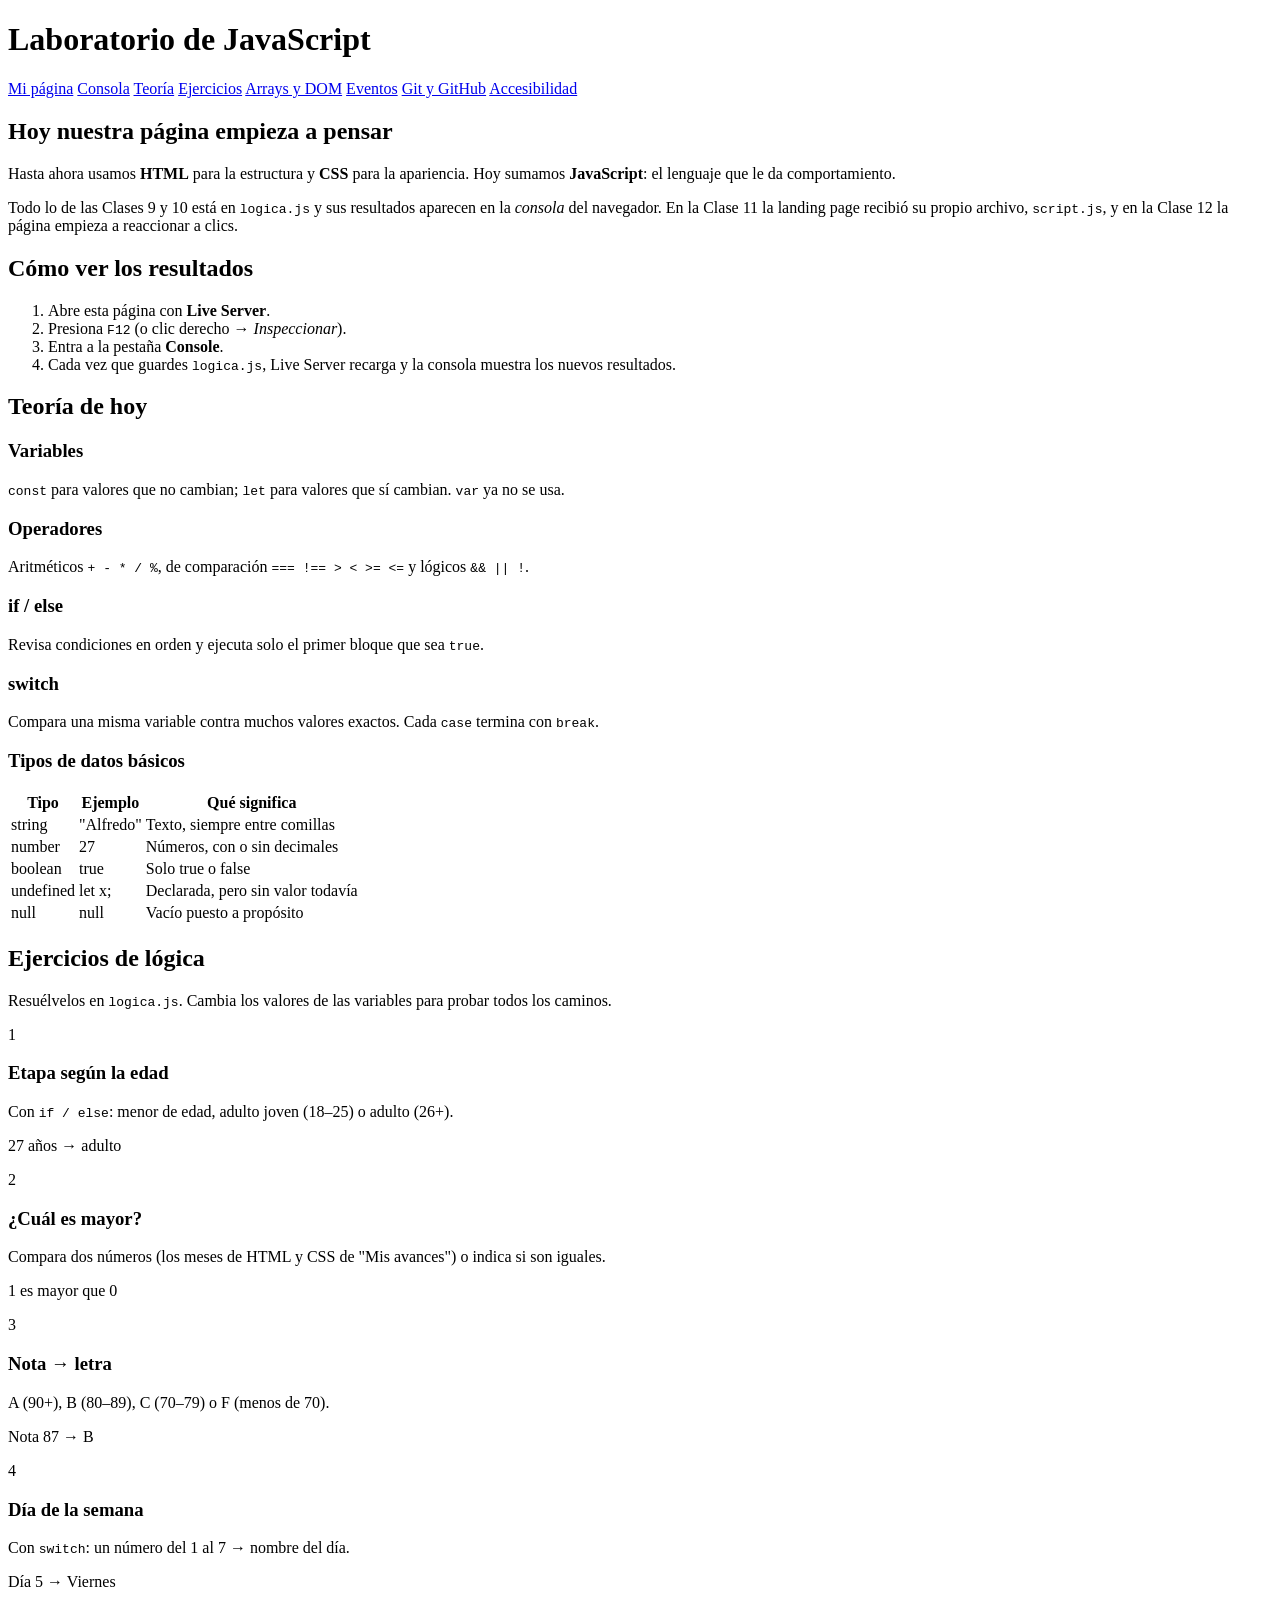
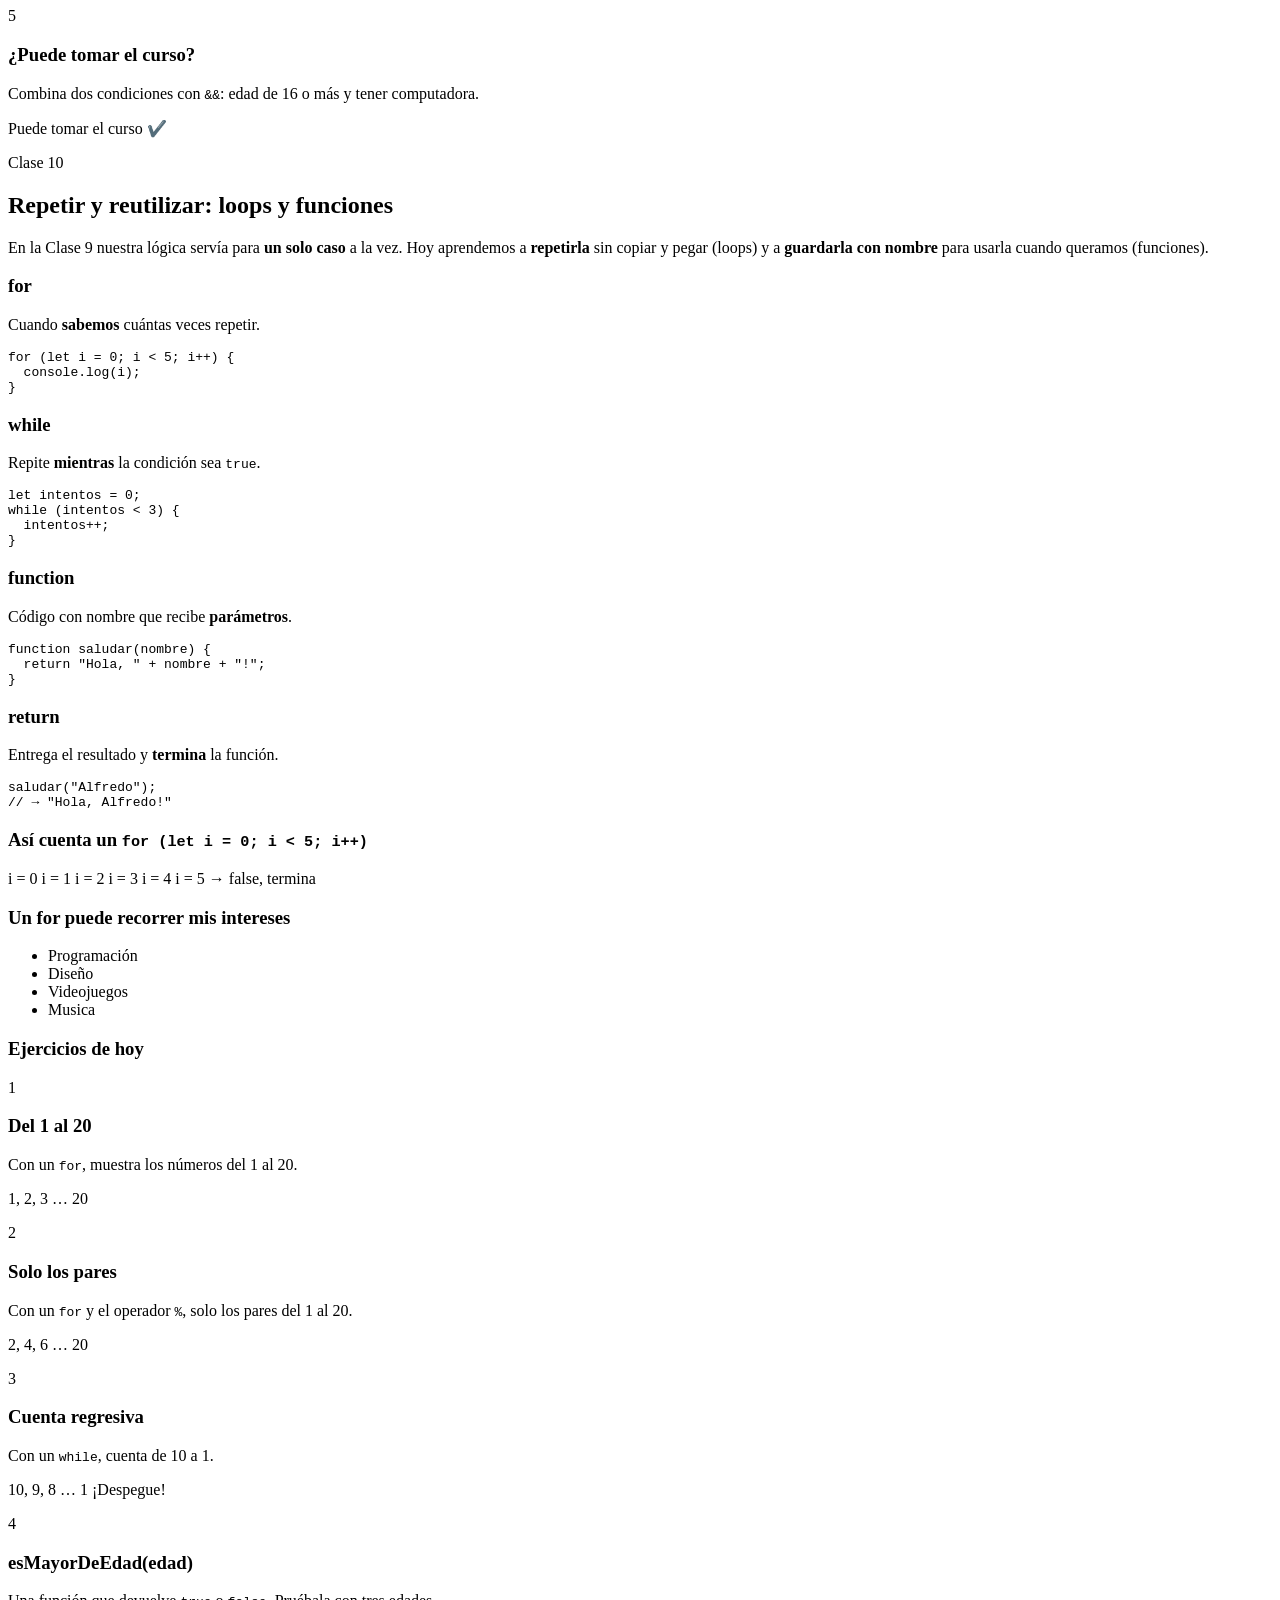
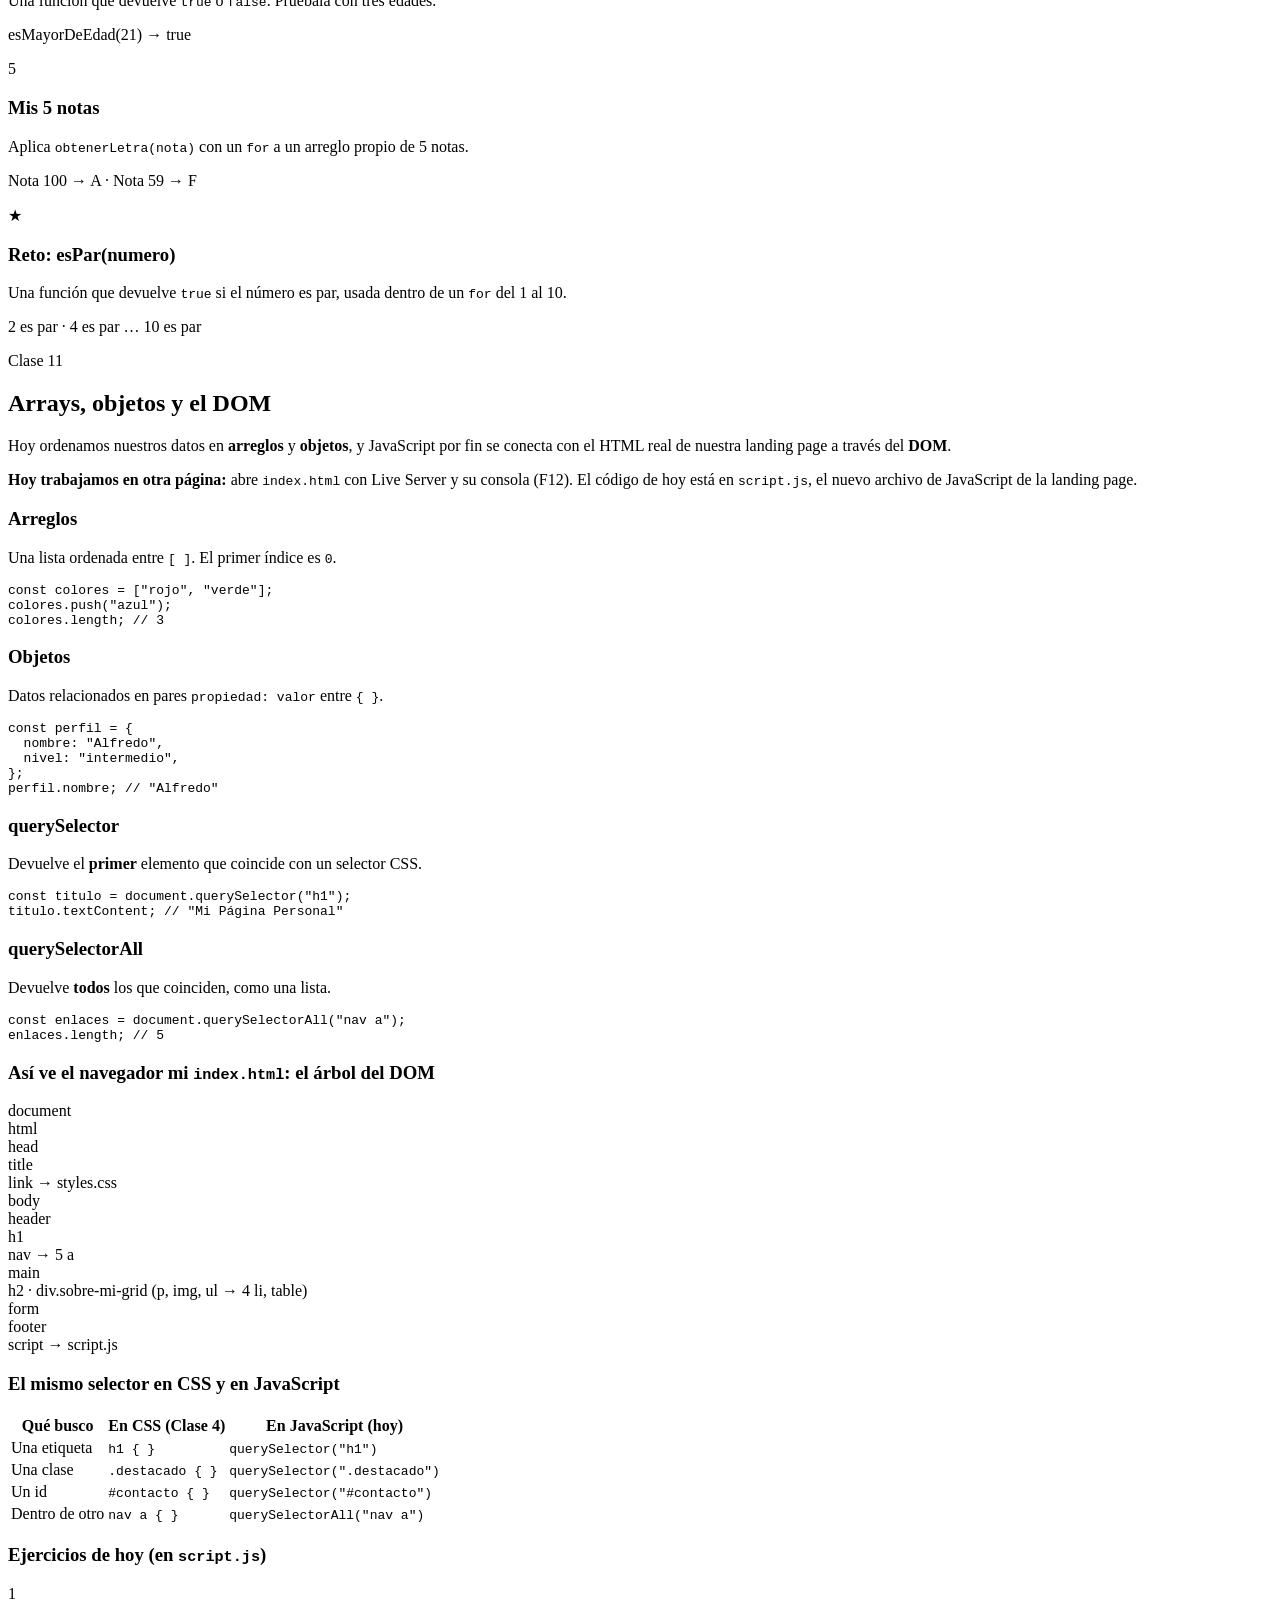
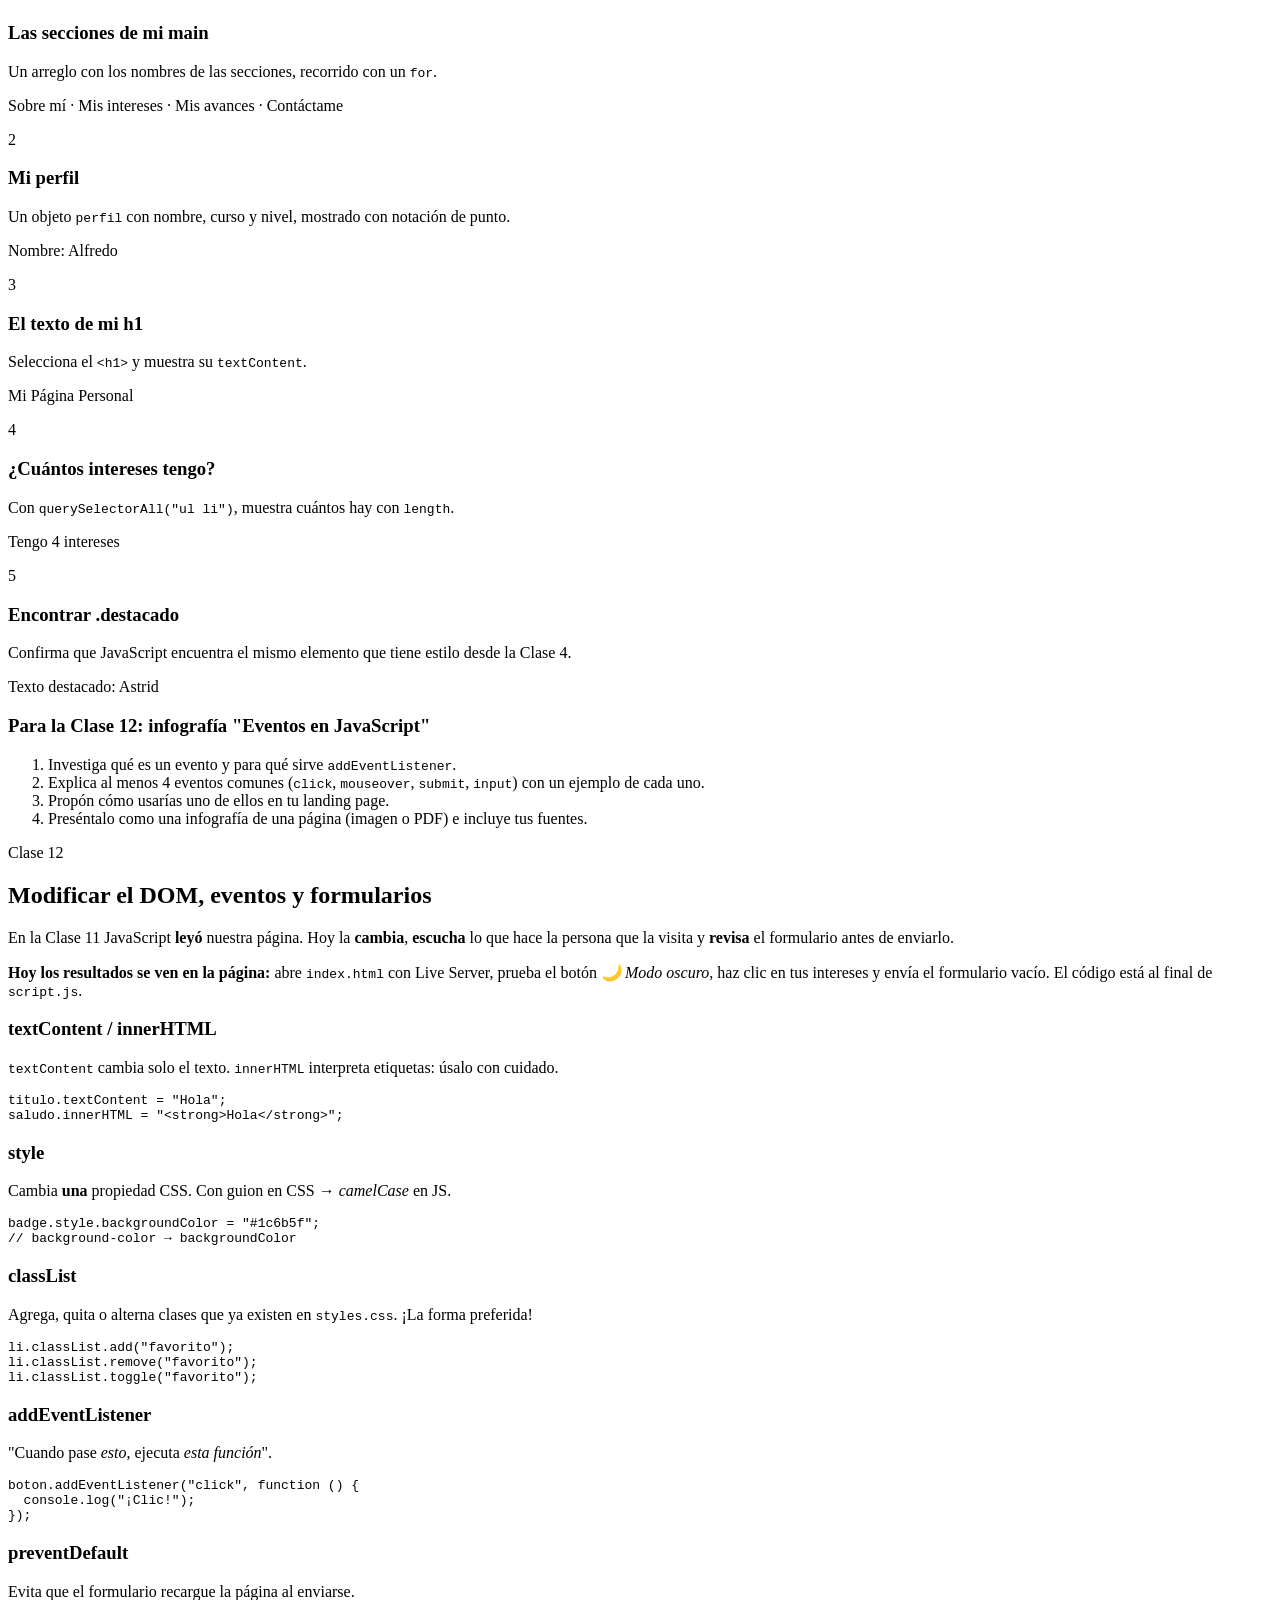
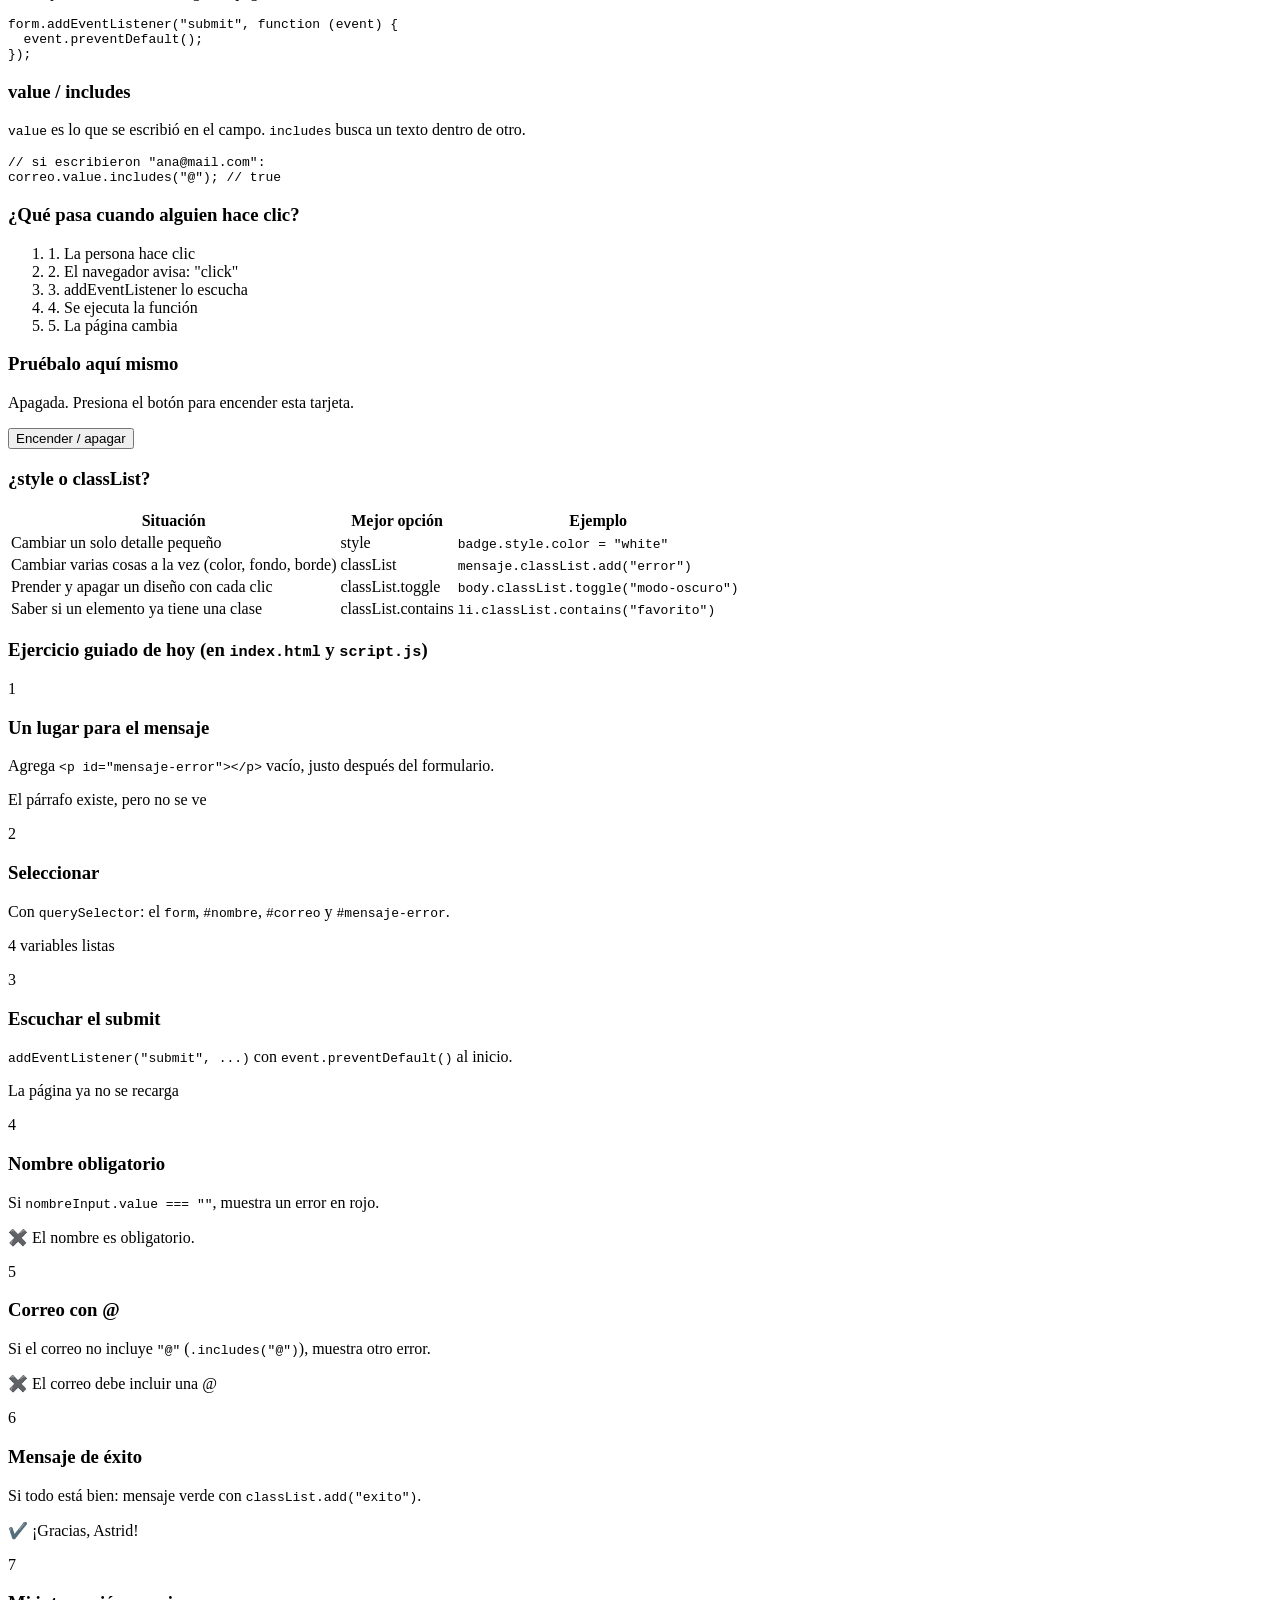
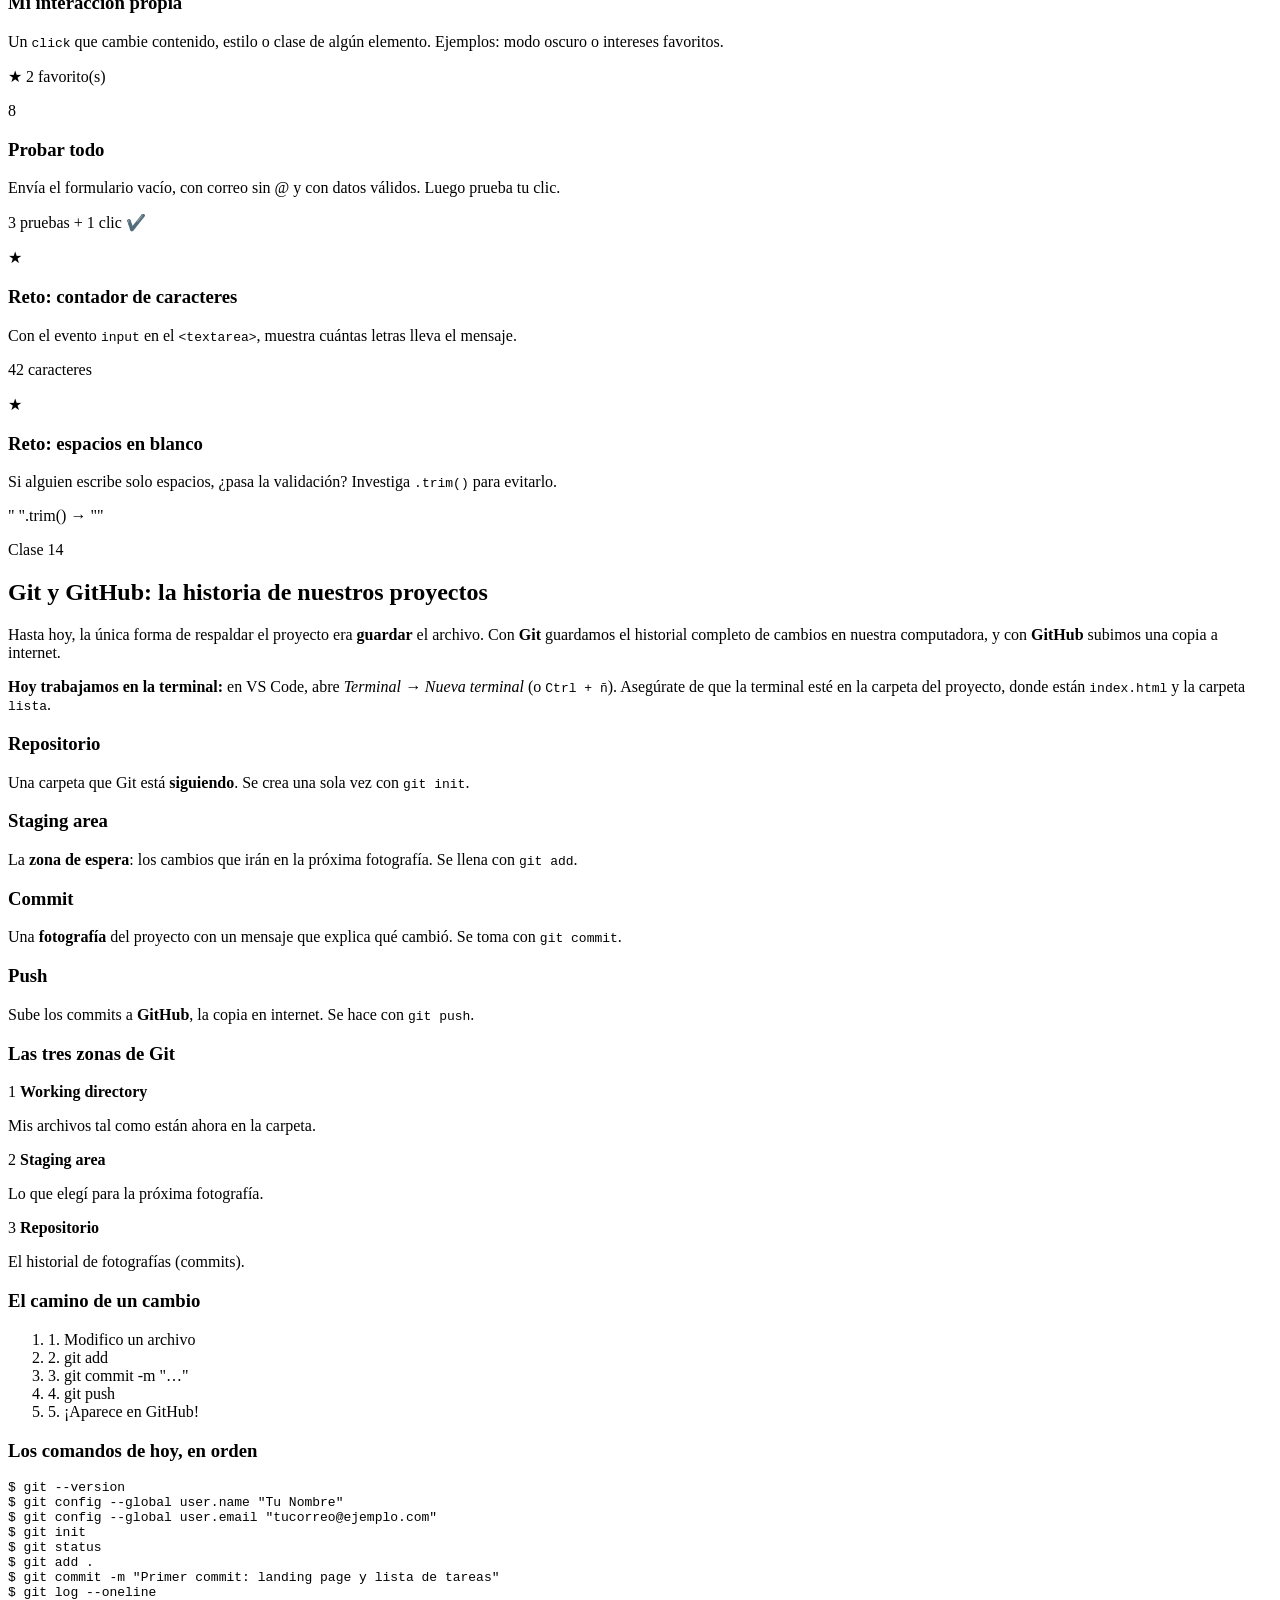
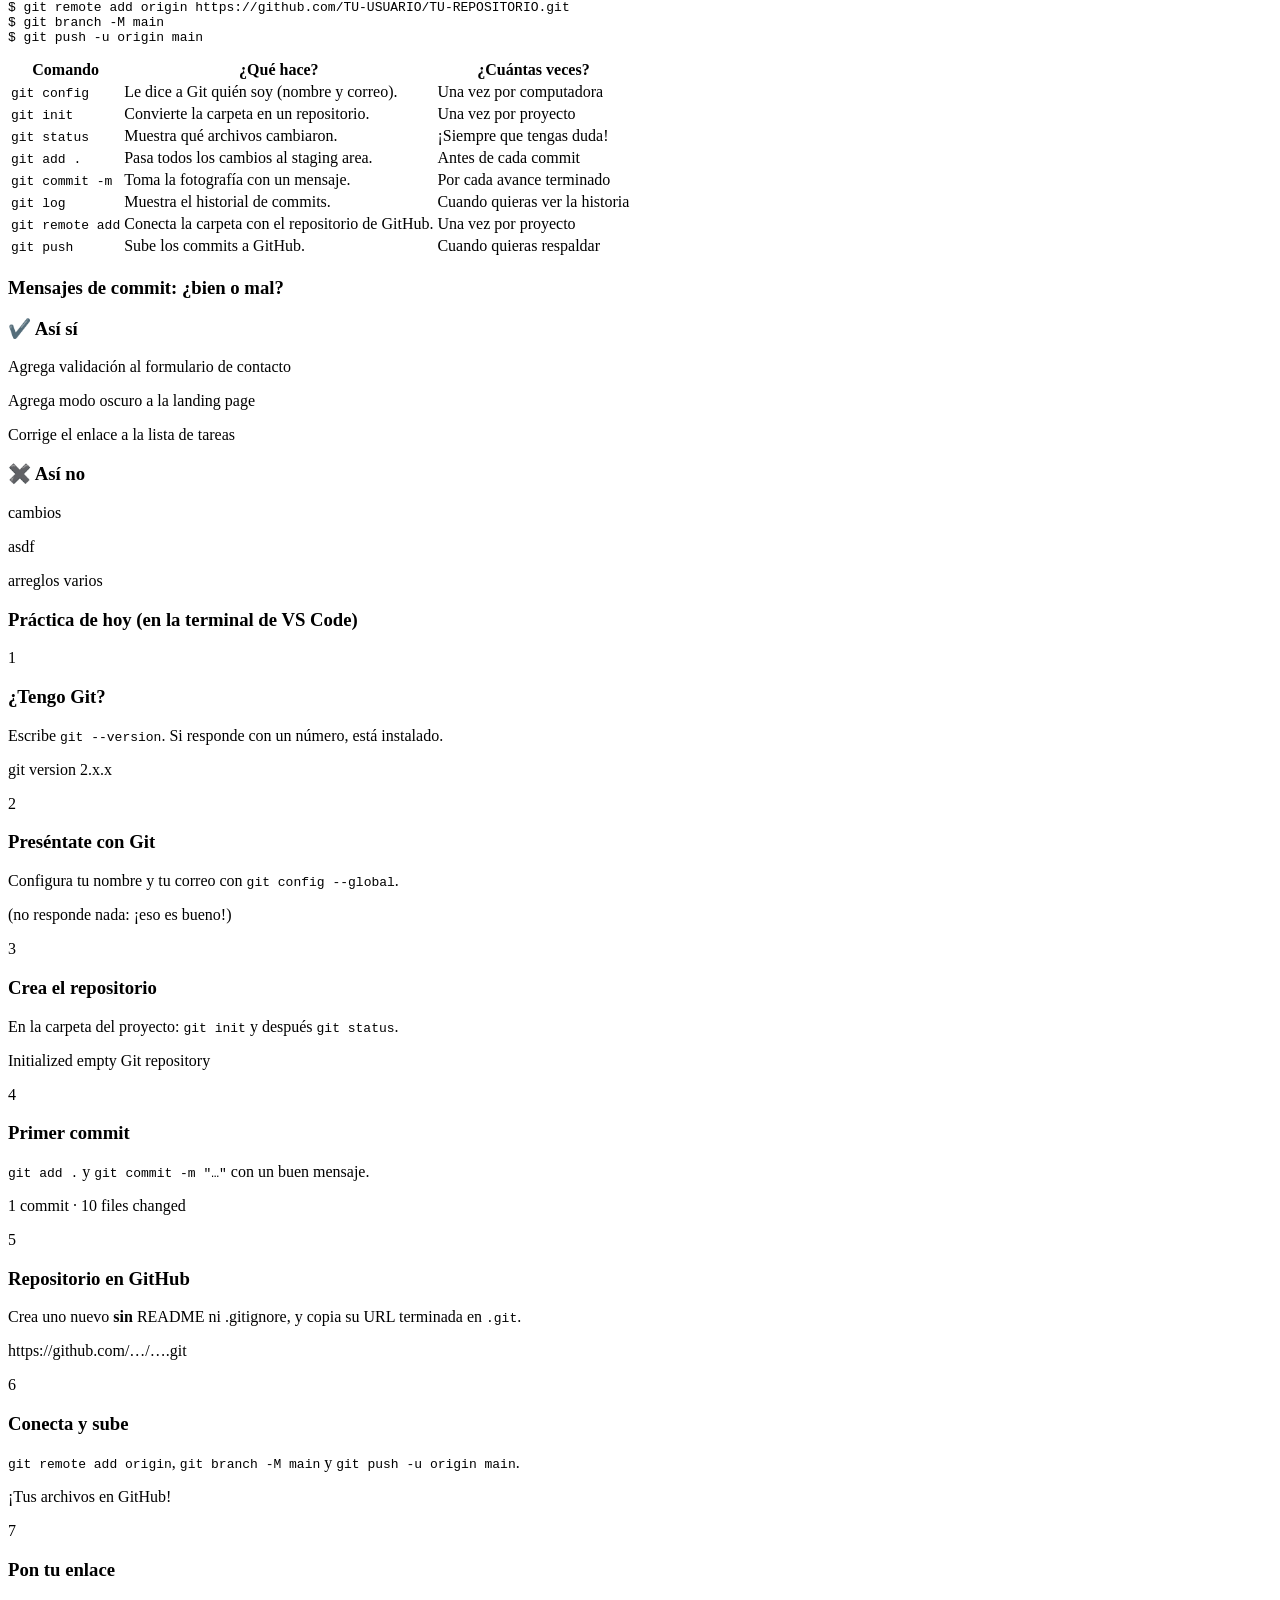
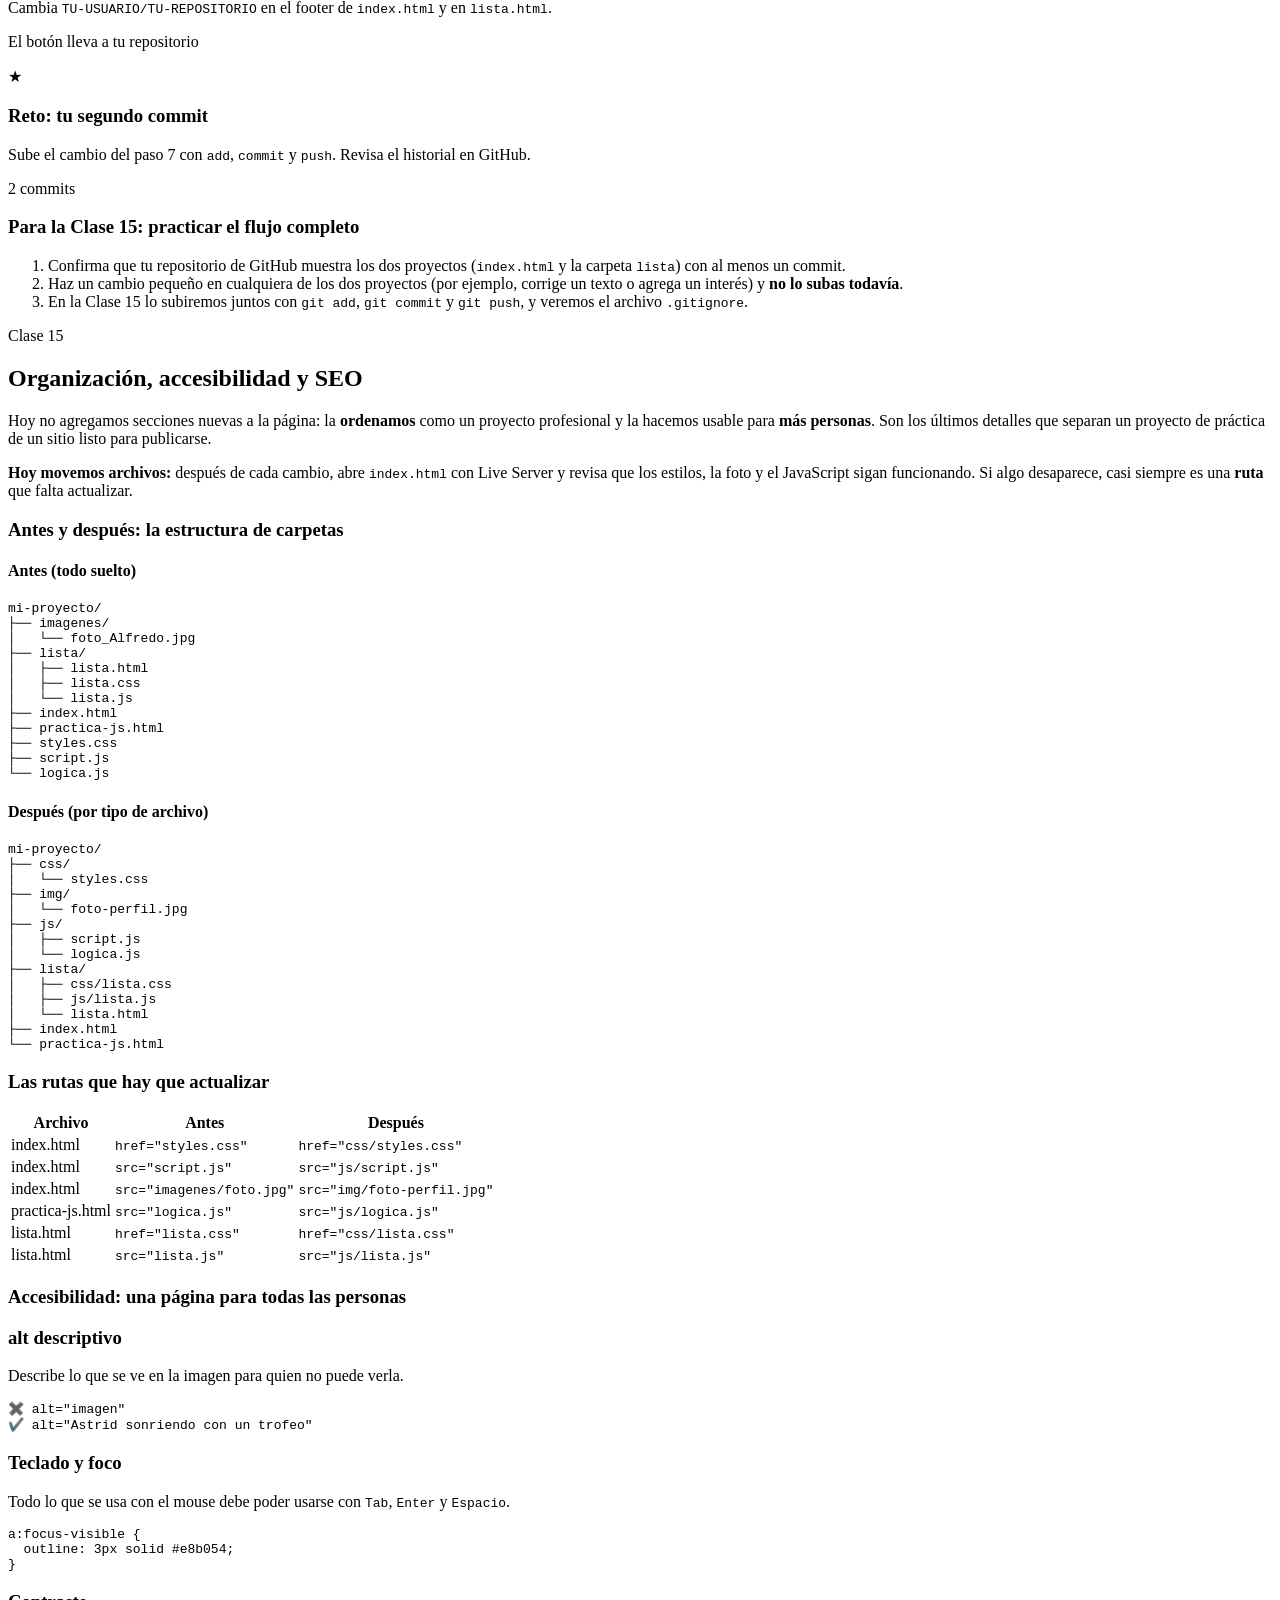
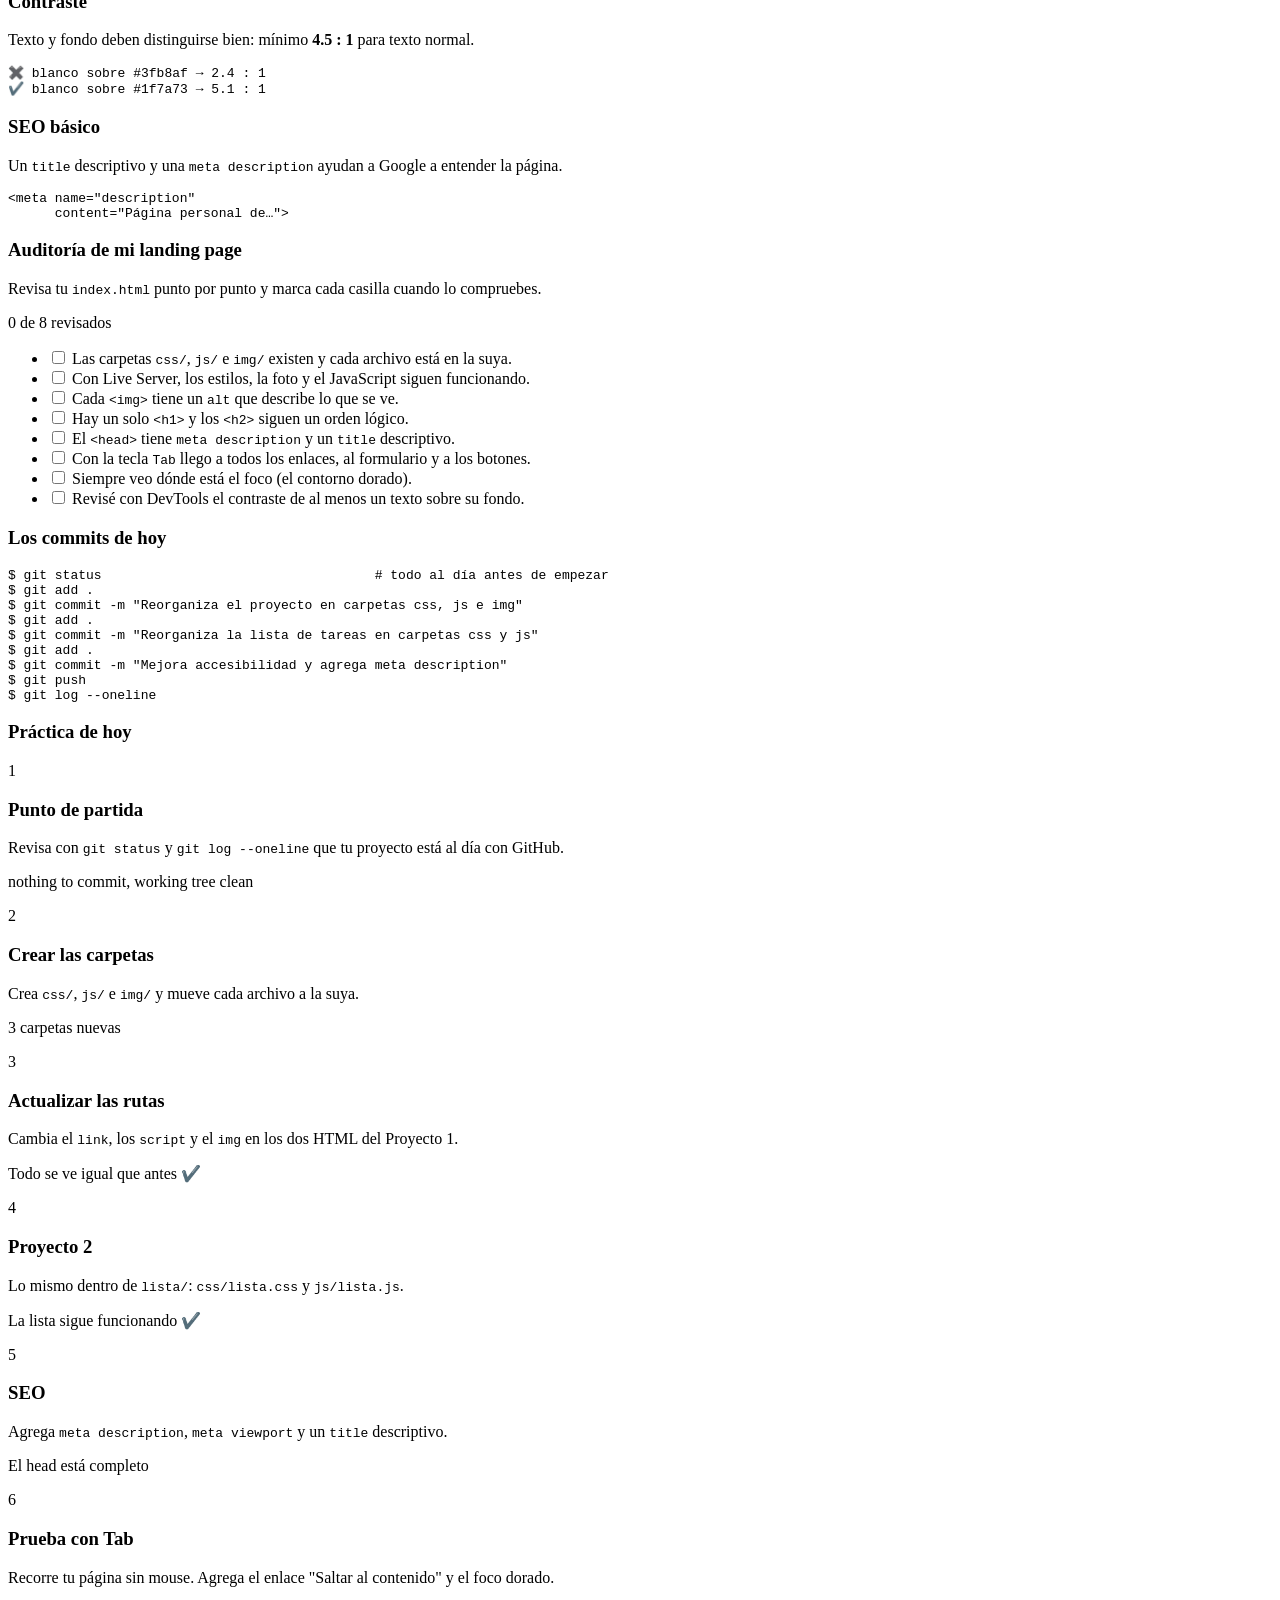
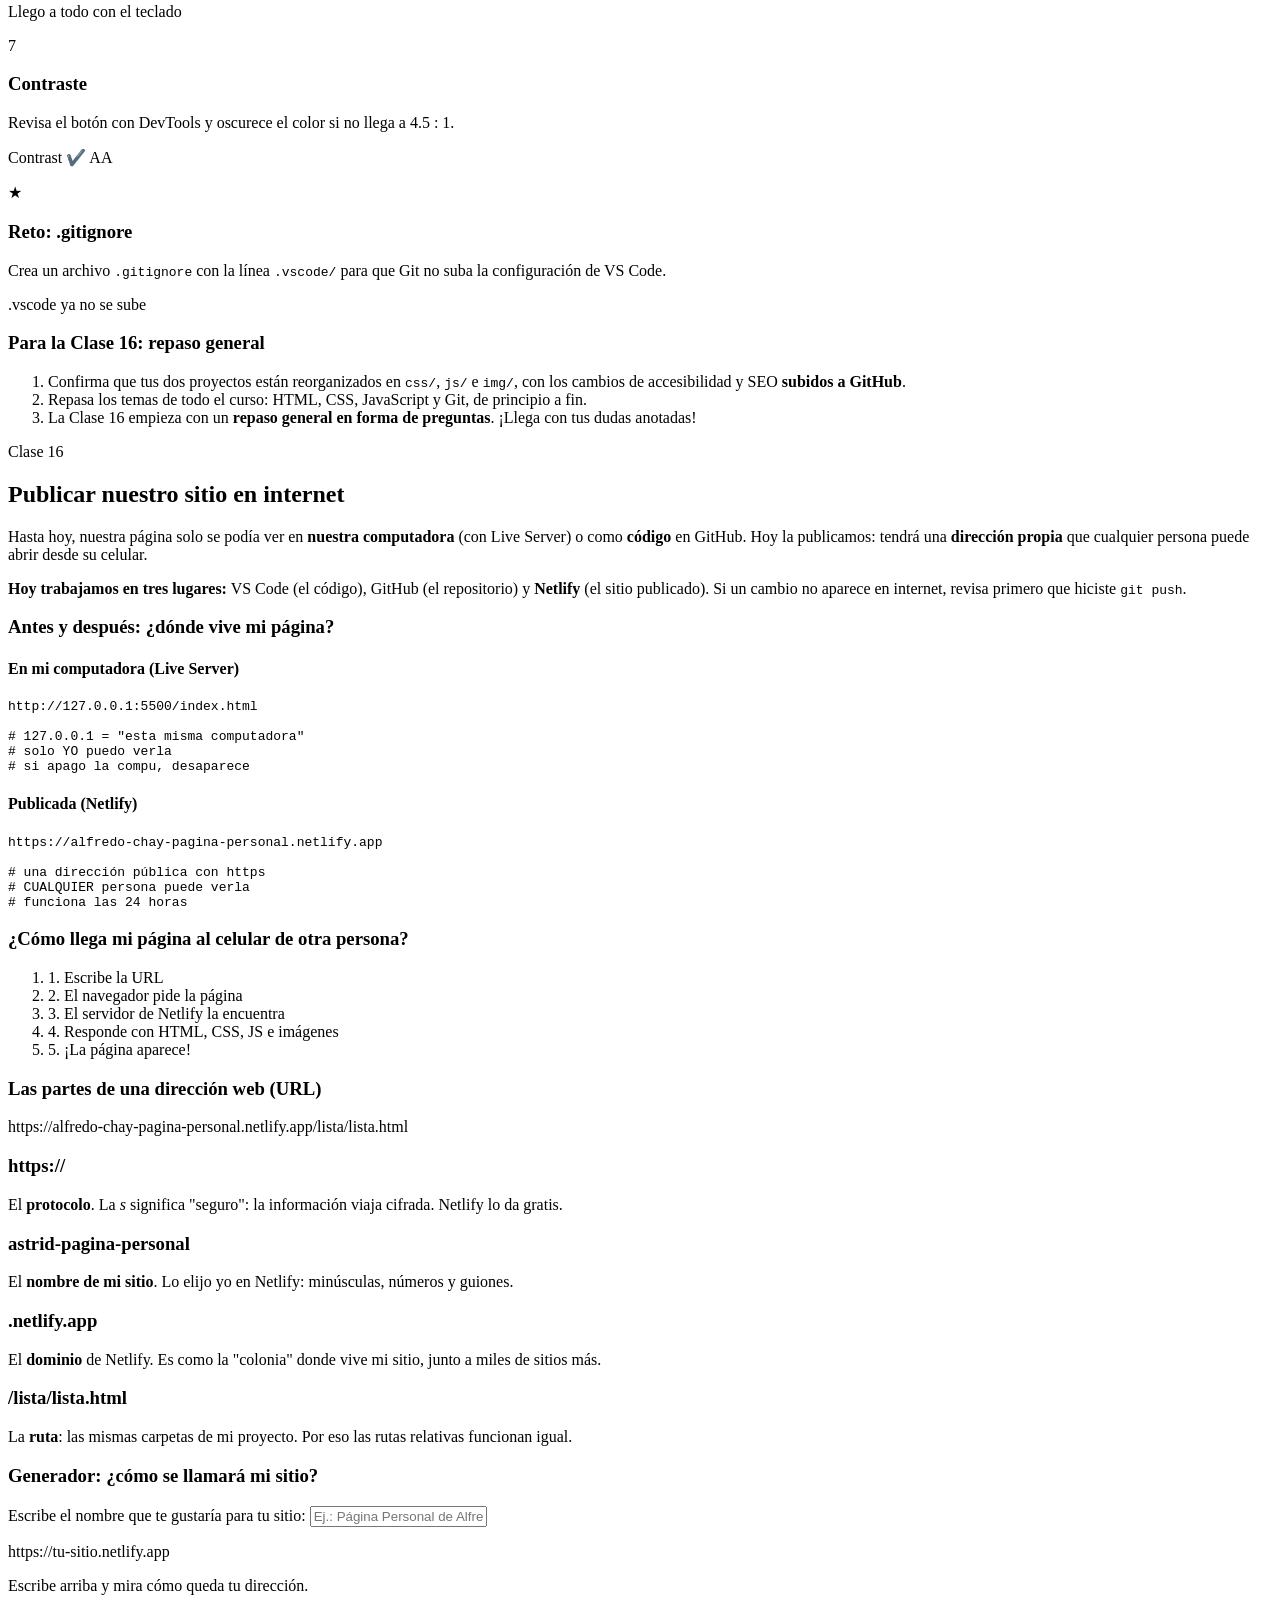
==== commit 0d47ab64: "Revert "Agrega modo oscuro al laboratorio JS" This reverts commit 0fbf2510f21eef091493f2751ddd95c76b" ====
--- a/practica-js.html
+++ b/practica-js.html
@@ -11,9 +11,6 @@
     <link rel="stylesheet" href="css/styles.css">
 </head>
 <body>
-  <script>
-  try { if (localStorage.getItem("tema") === "oscuro") document.body.classList.add("modo-oscuro"); } catch (e) {}
-</script>
     <header>
         <h1>Laboratorio de JavaScript</h1>
         <!-- CAMBIO DE HOY (Clase 15) · ACCESIBILIDAD: el menú con nombre. -->
@@ -29,7 +26,6 @@
             <a href="#clase14">Git y GitHub</a>
             <a href="#clase15">Accesibilidad</a>
         </nav>
-        <button type="button" id="btn-tema" class="btn-tema" aria-pressed="false">🌙 Modo oscuro</button>
     </header>
  
     <main>
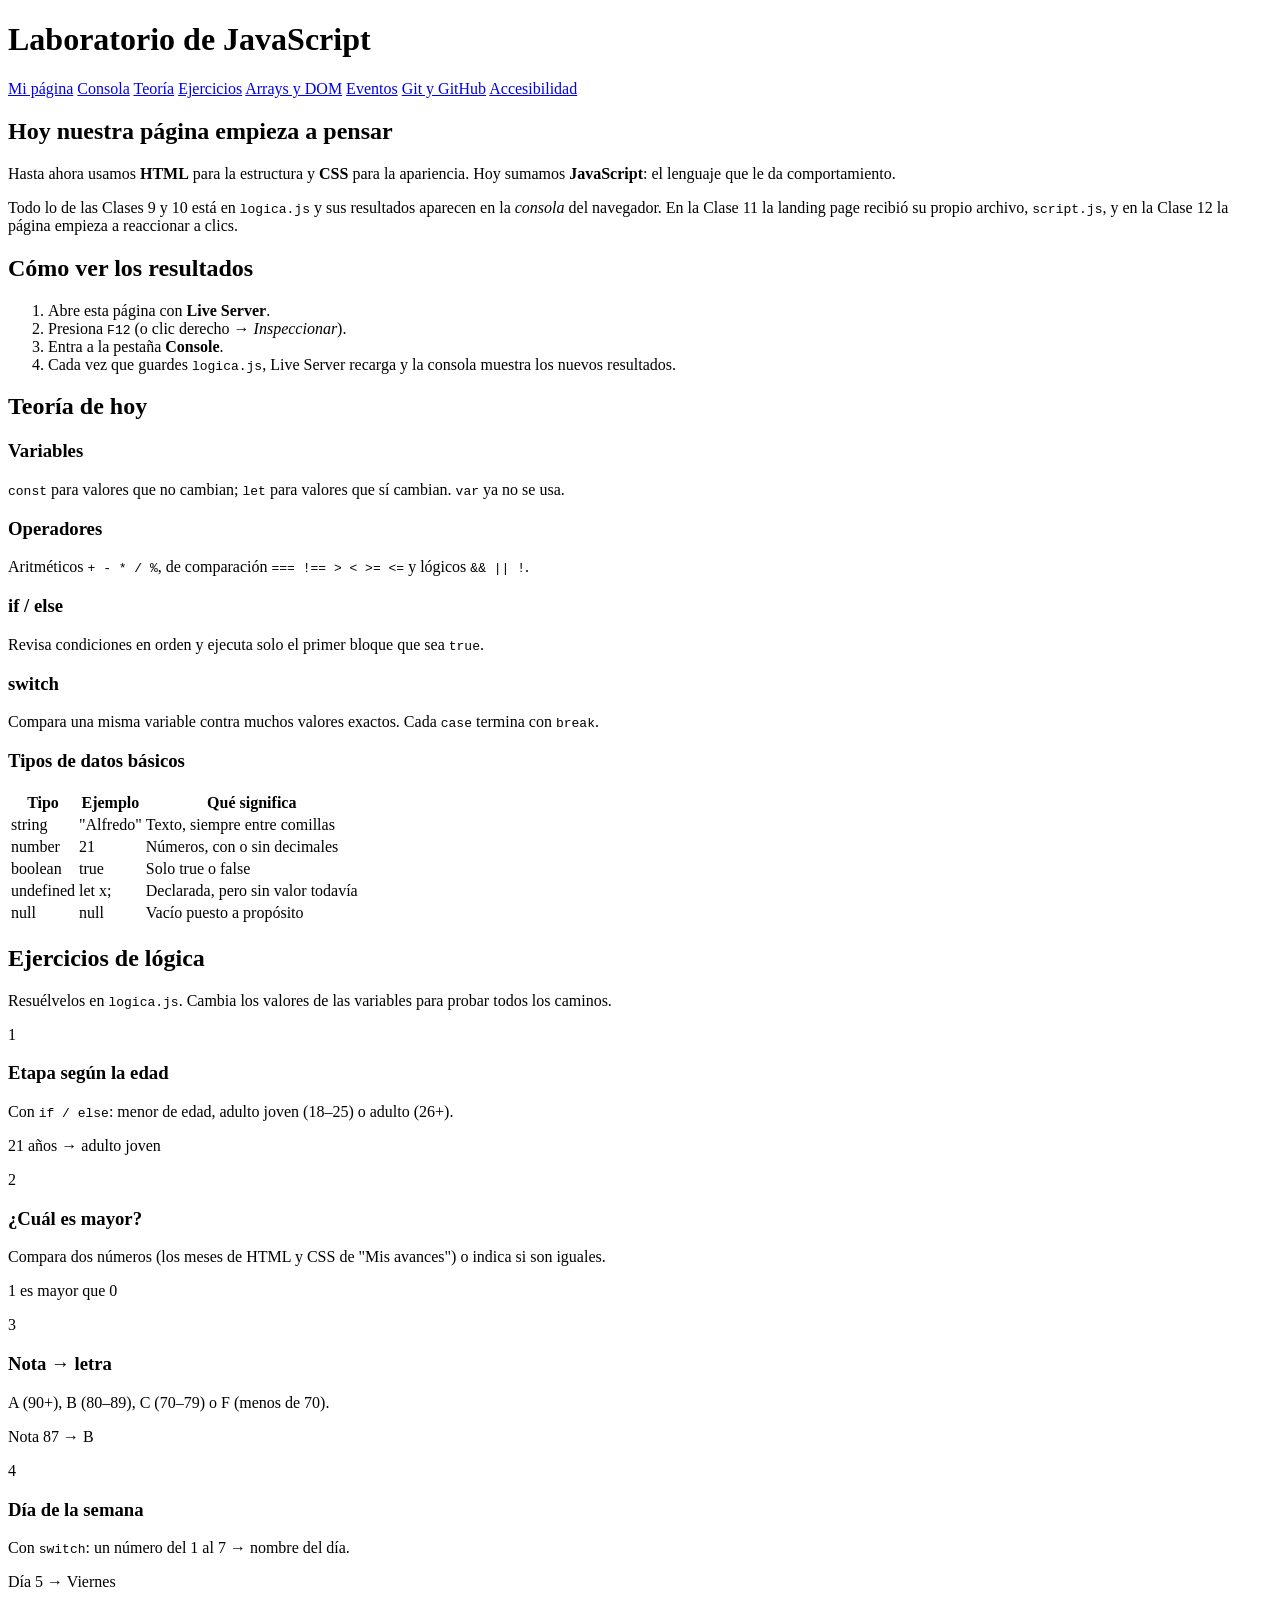
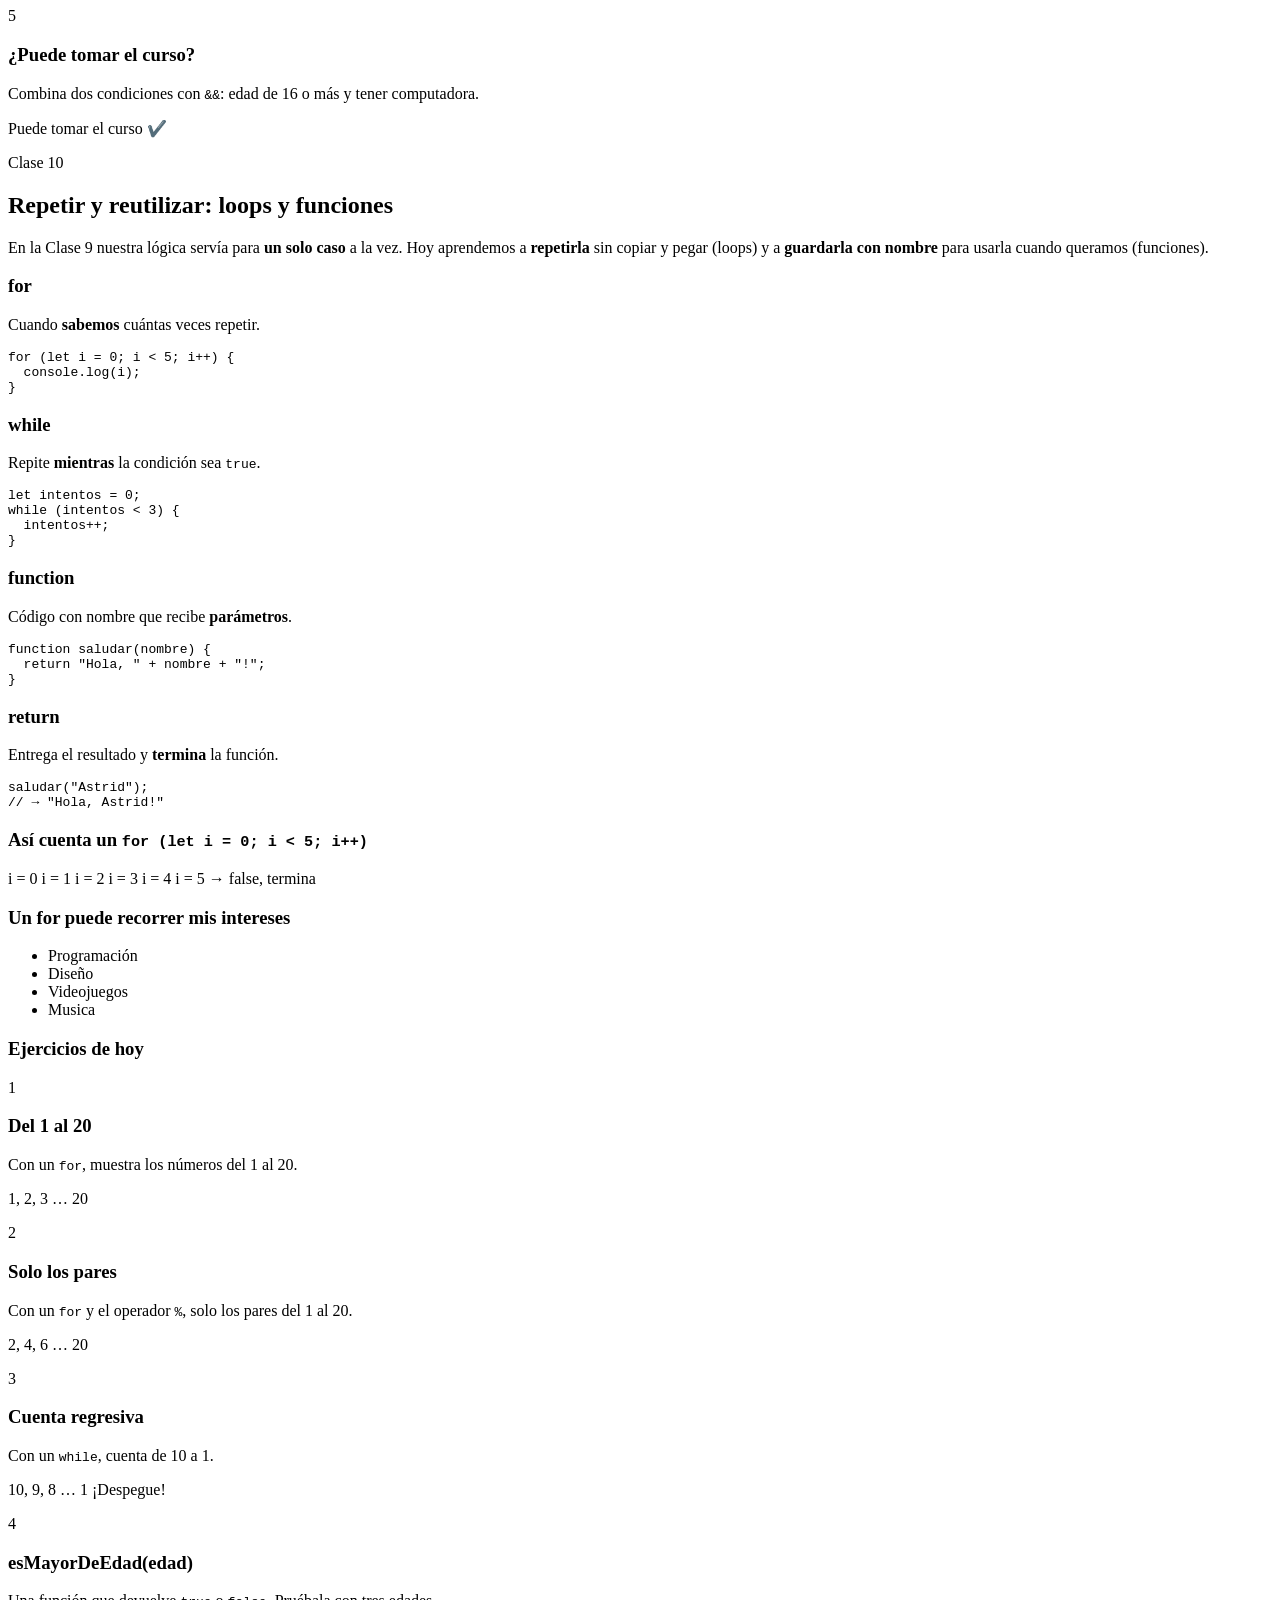
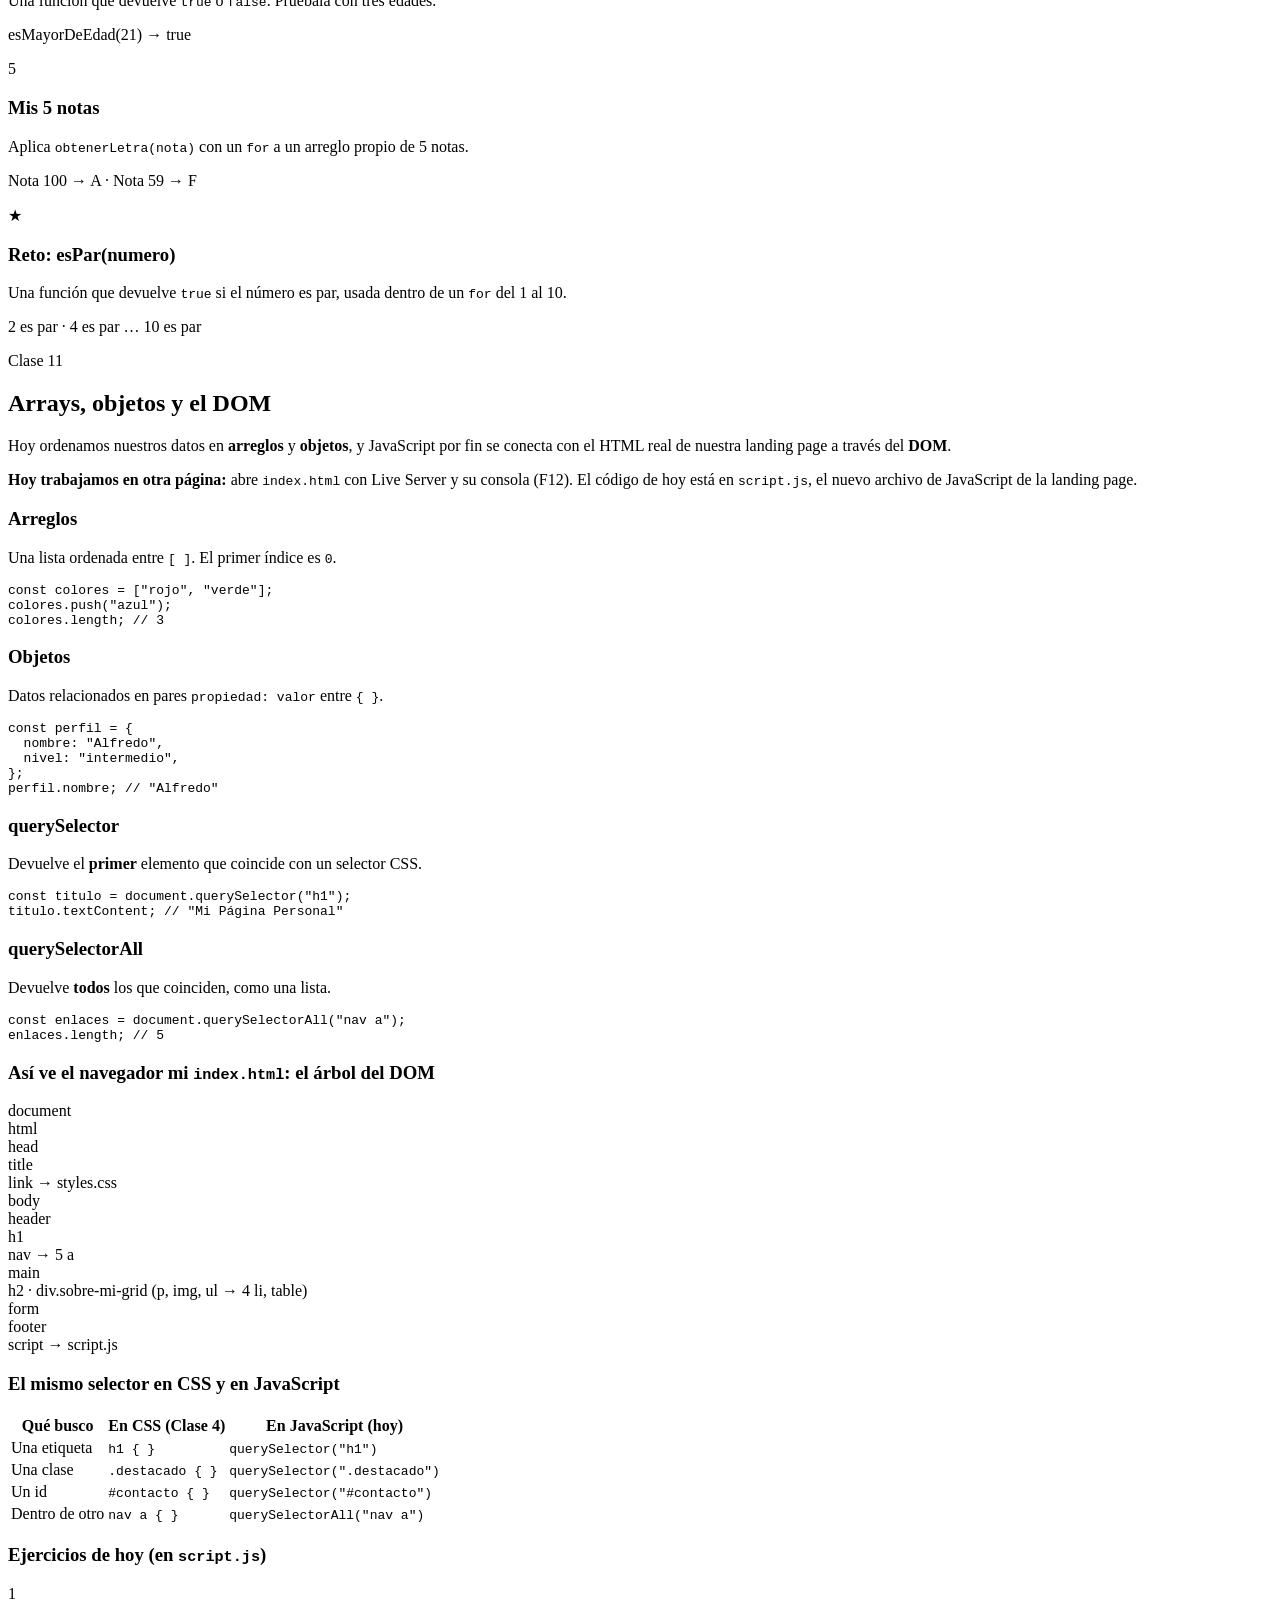
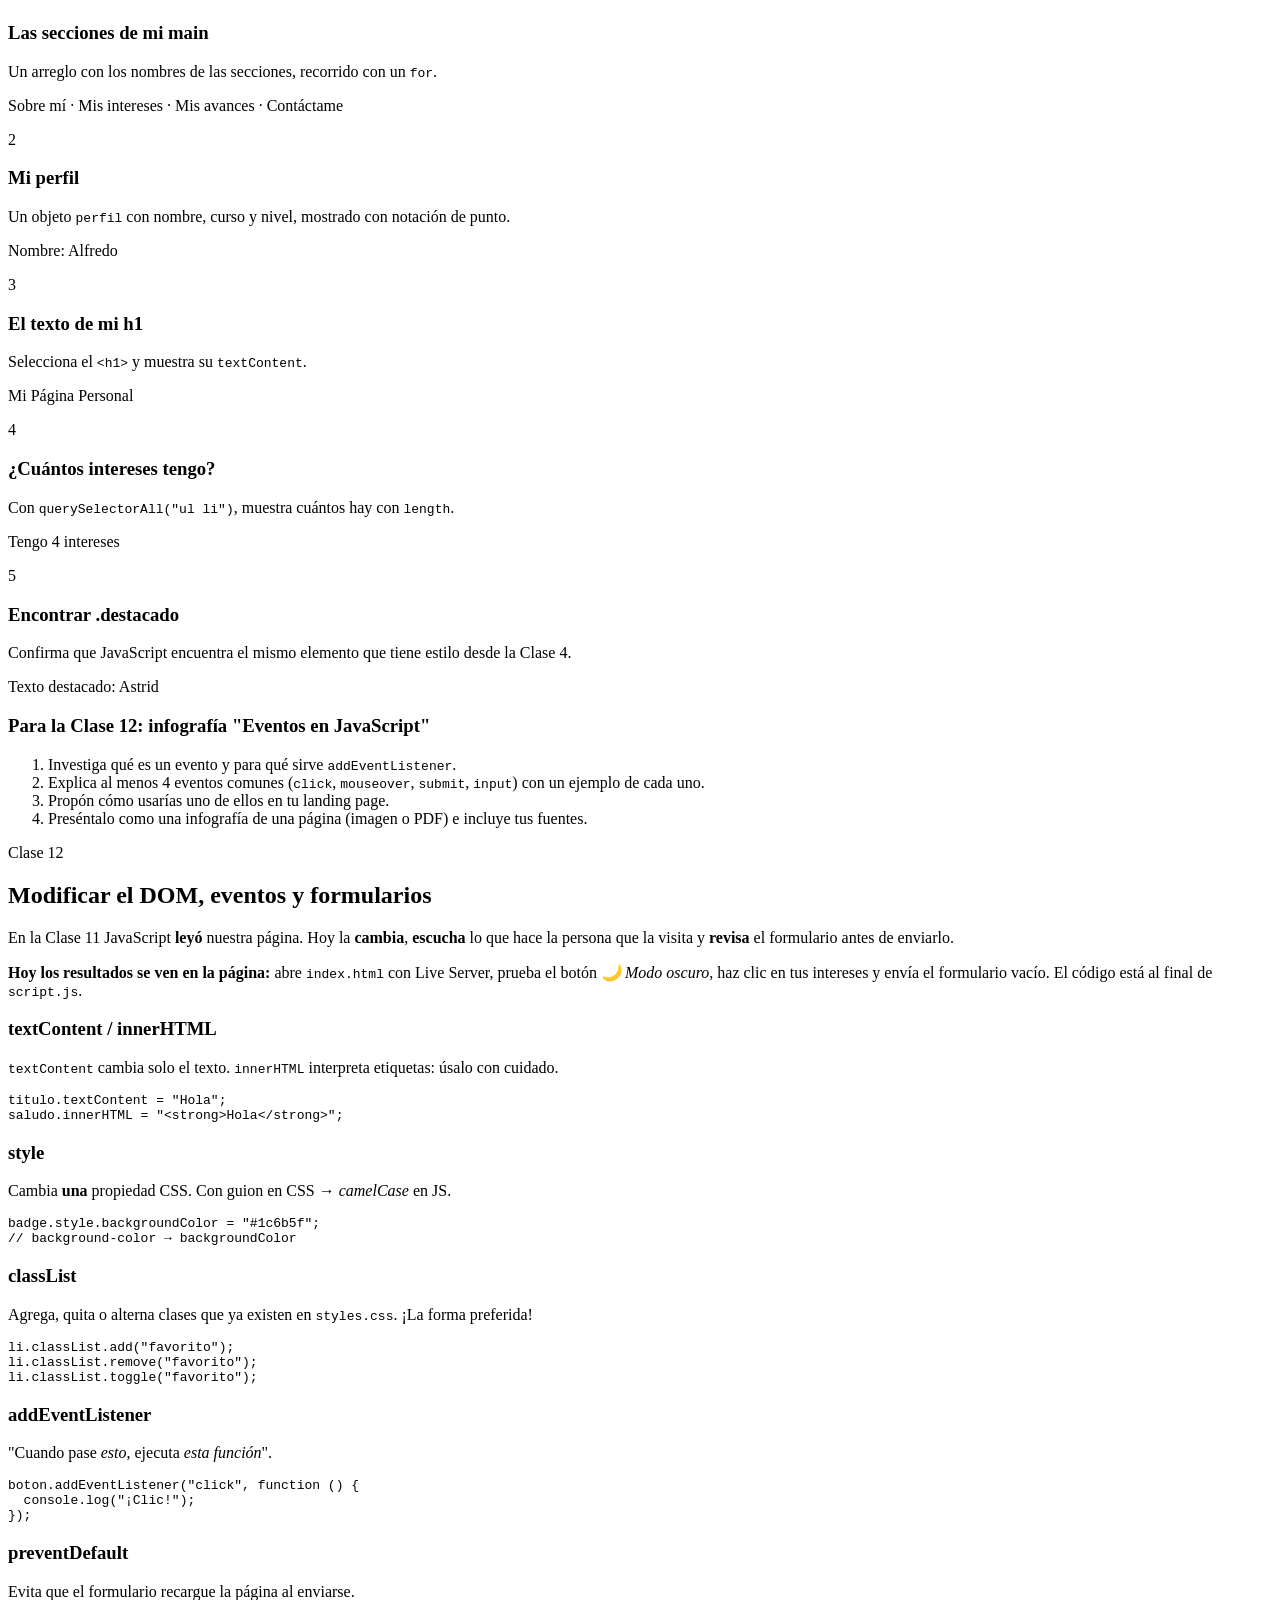
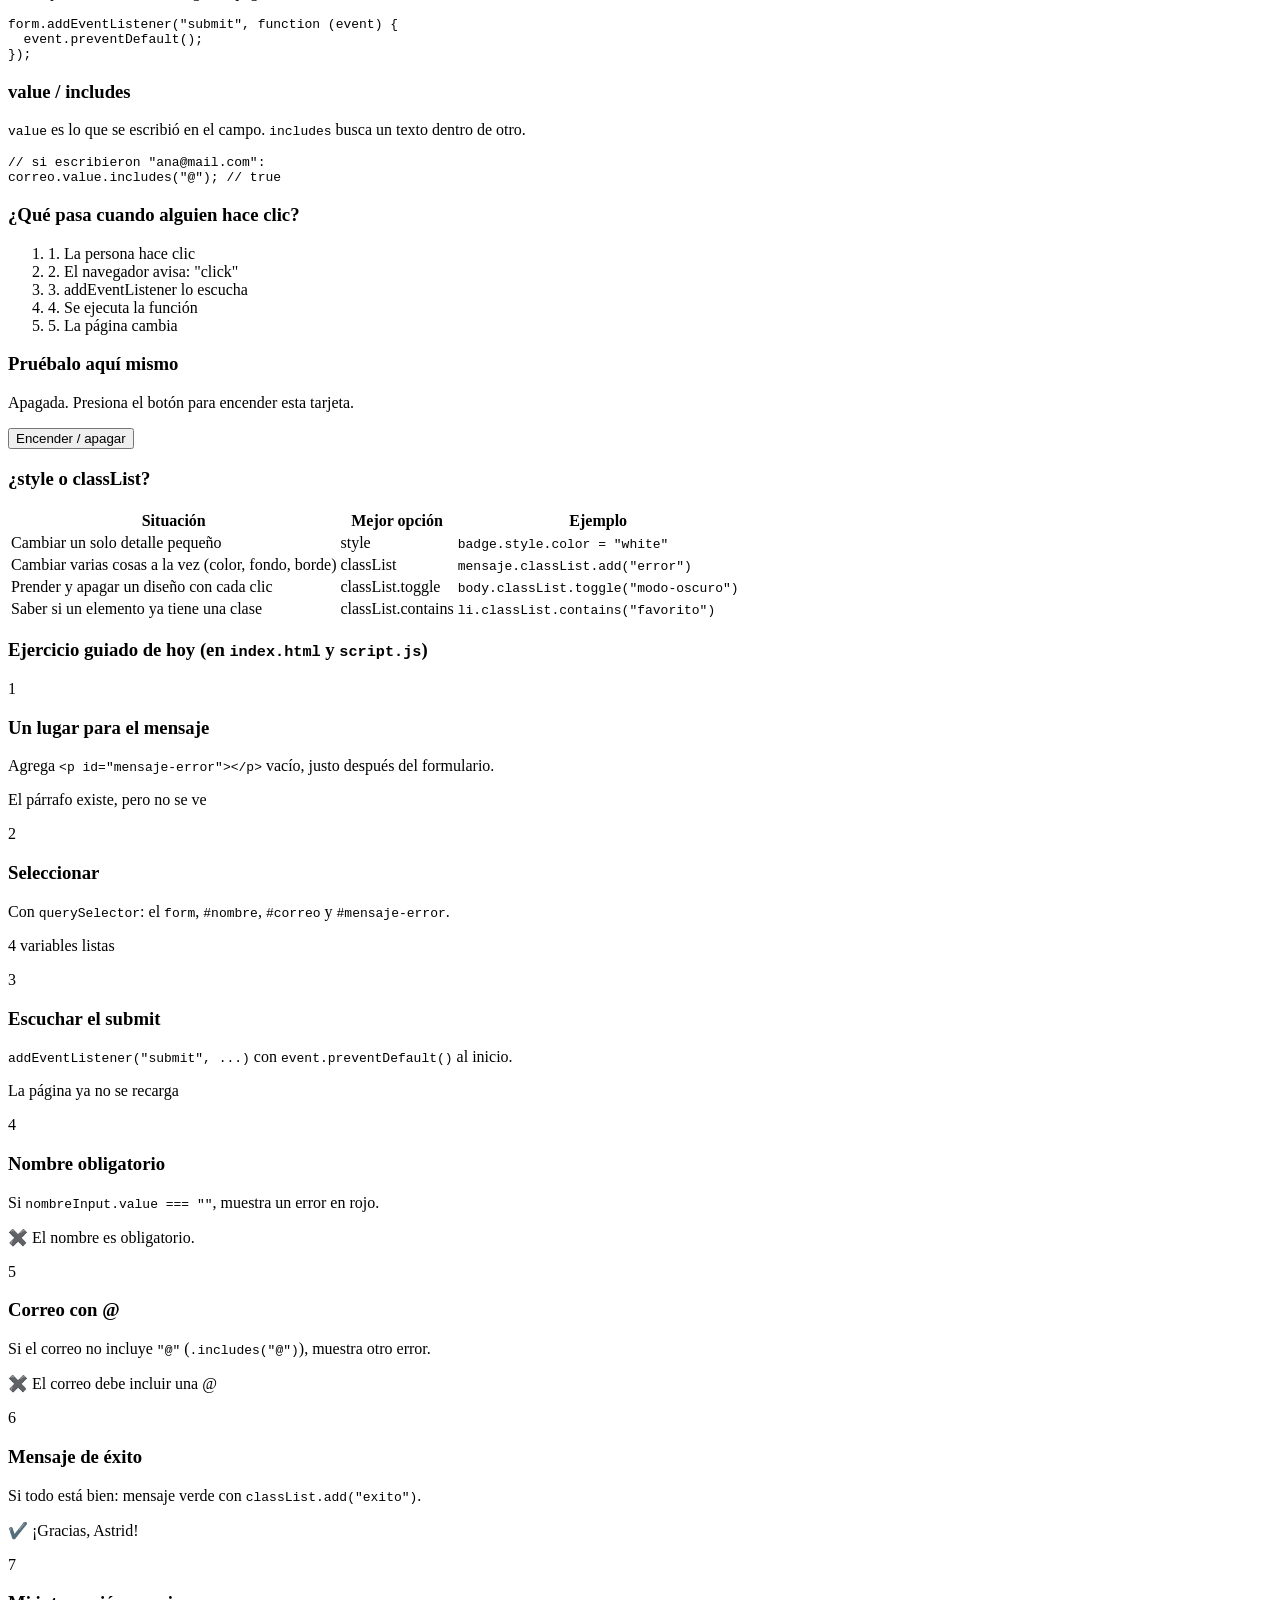
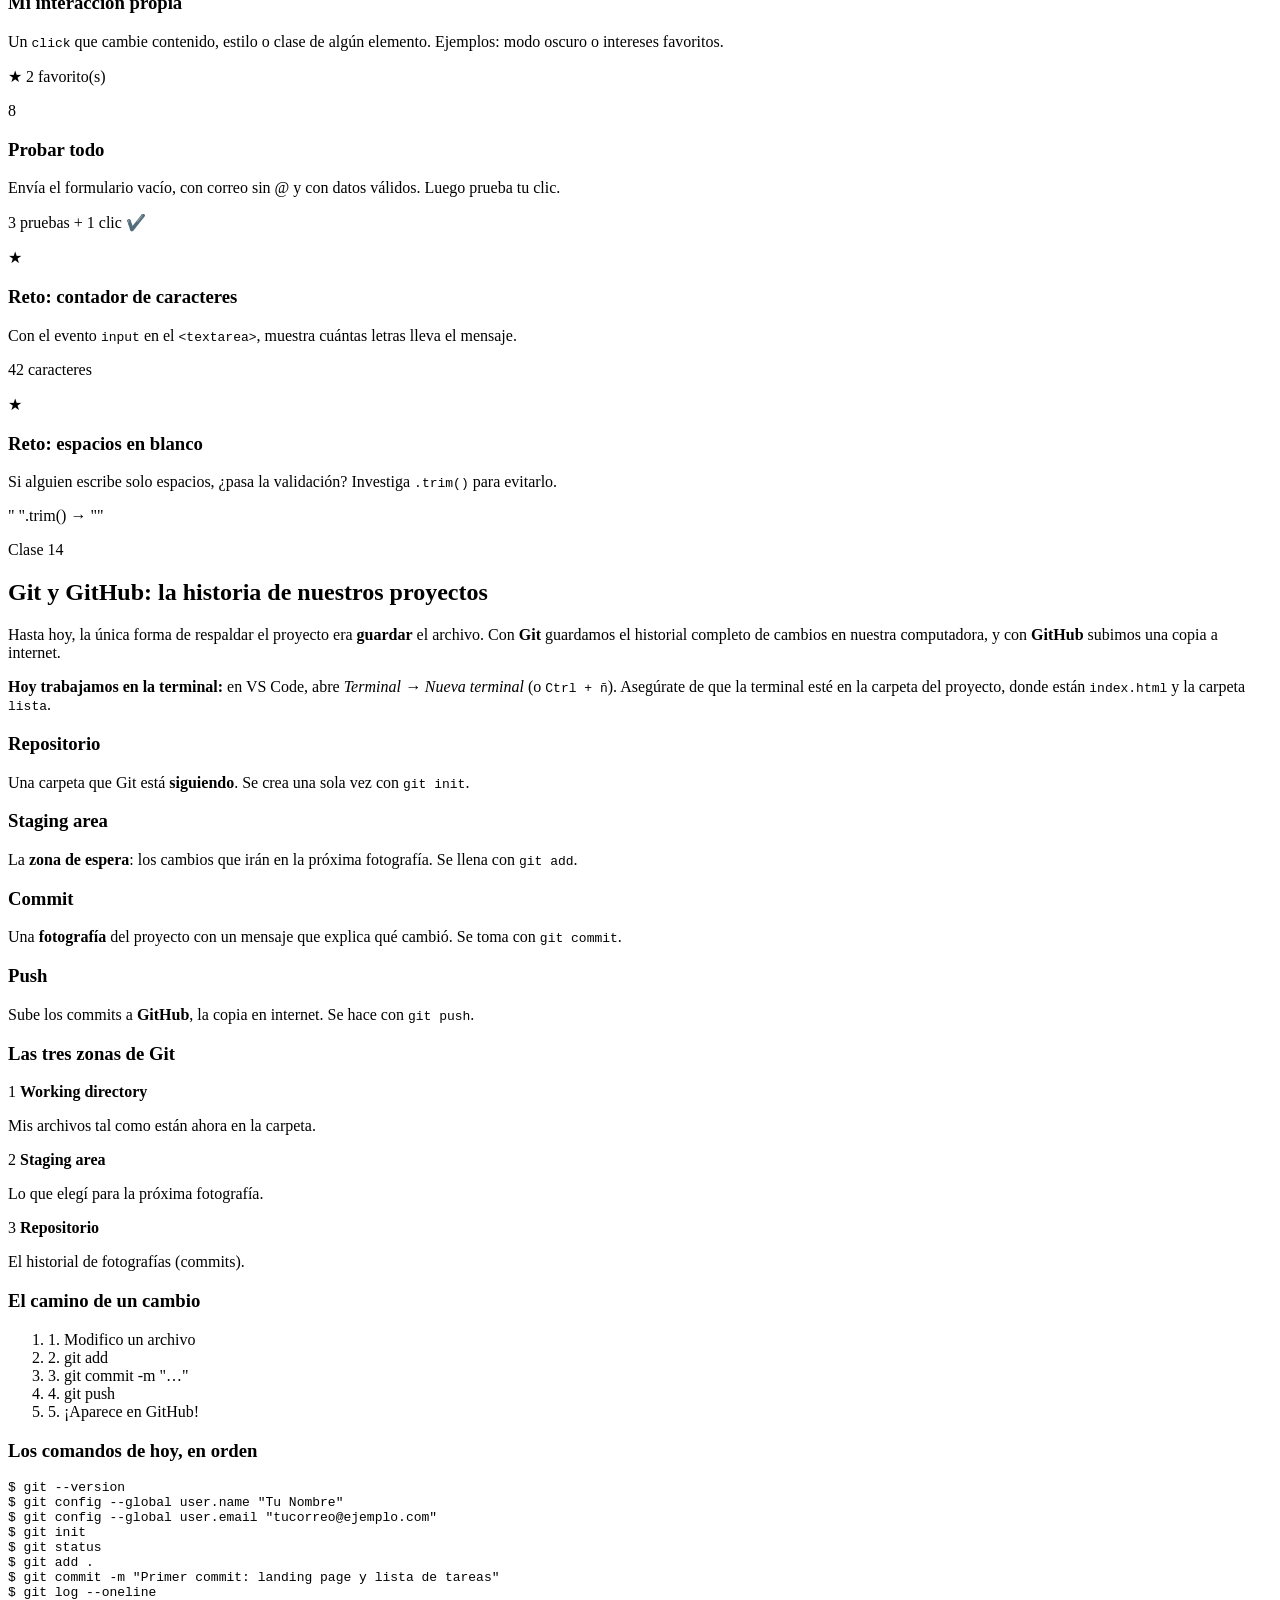
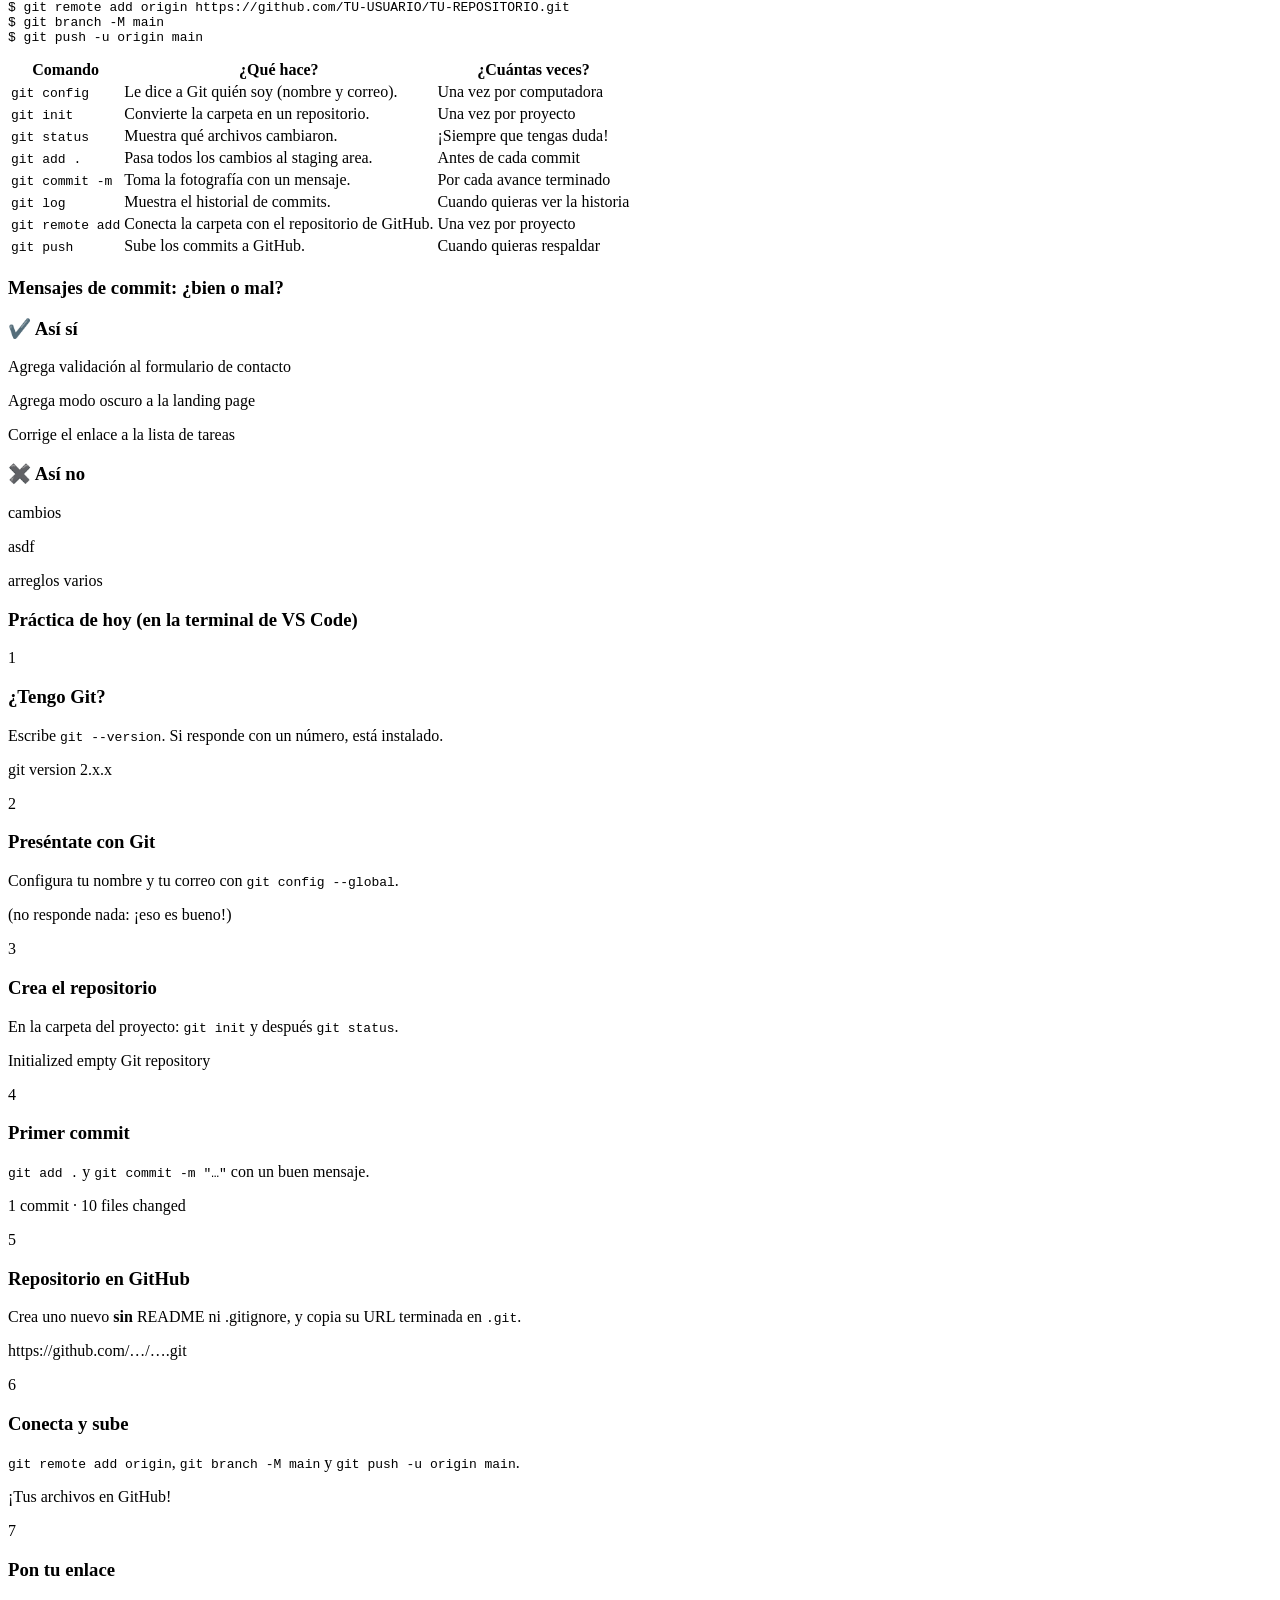
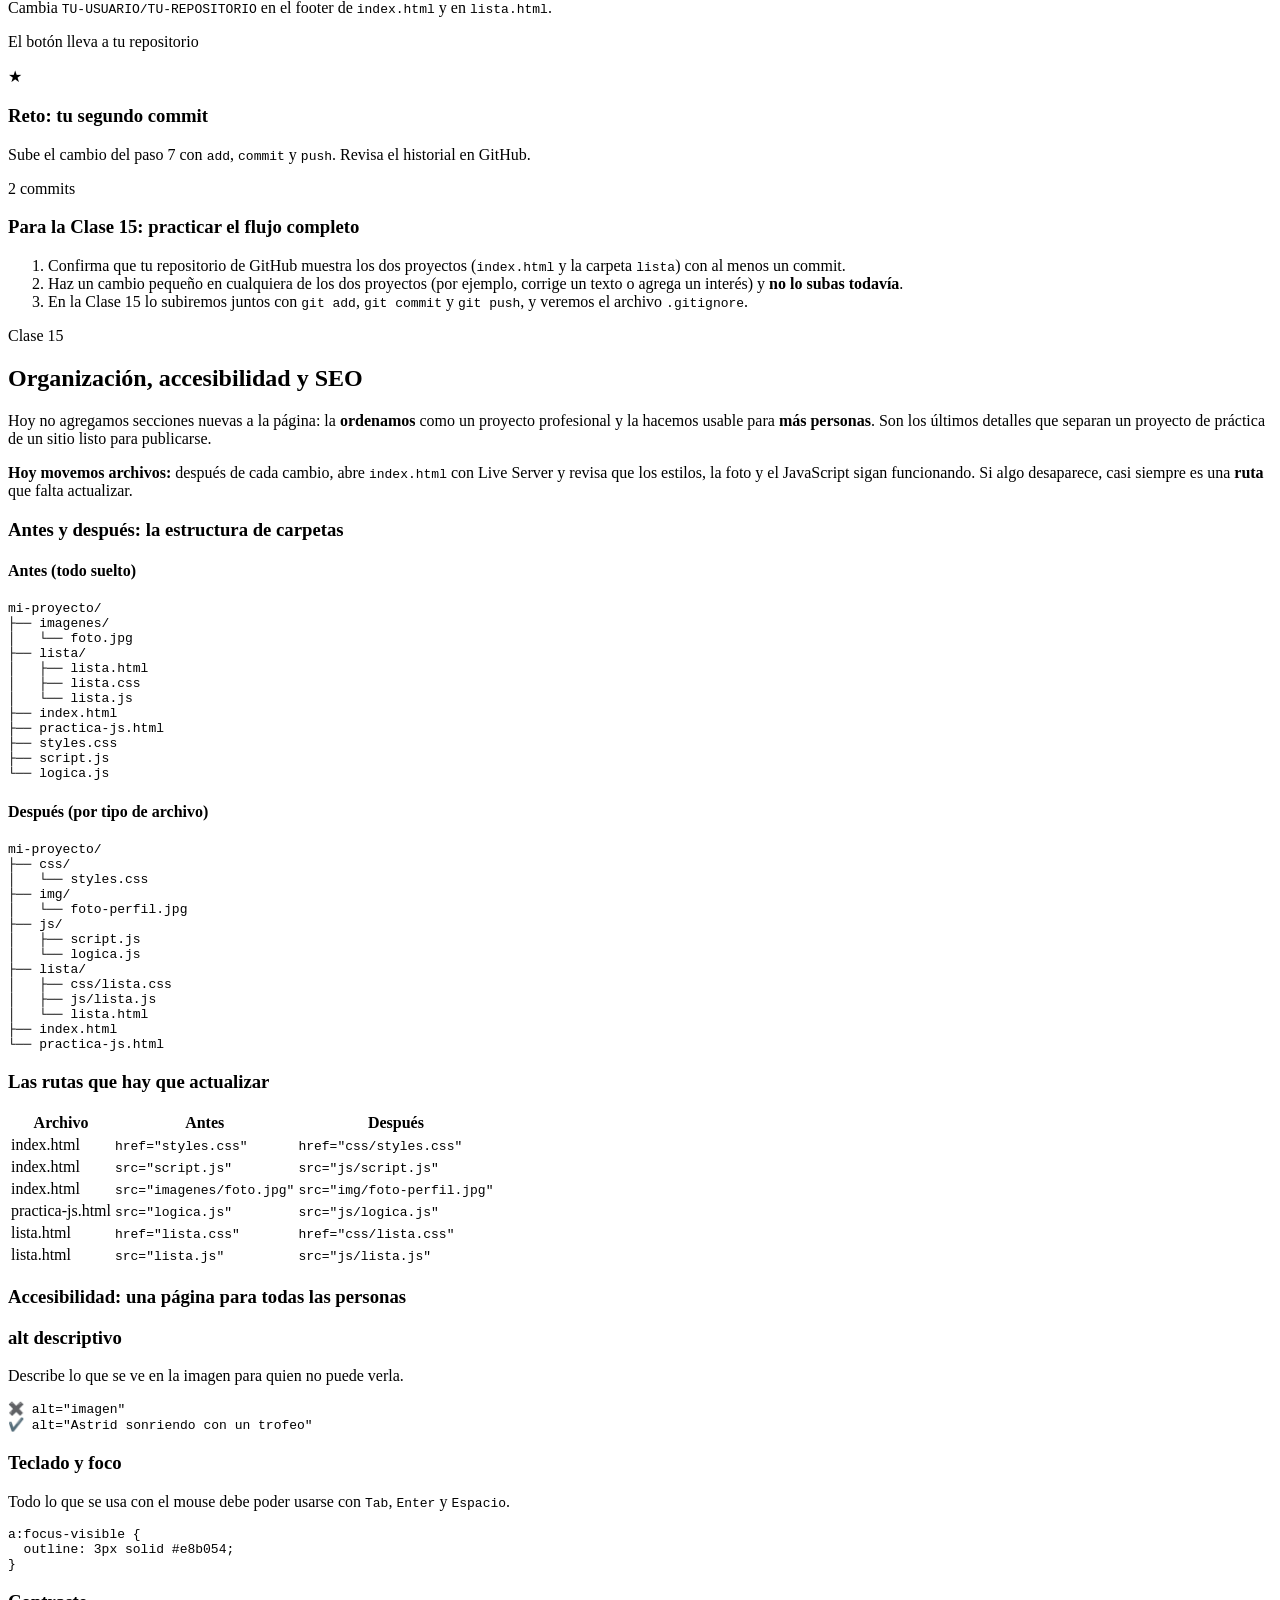
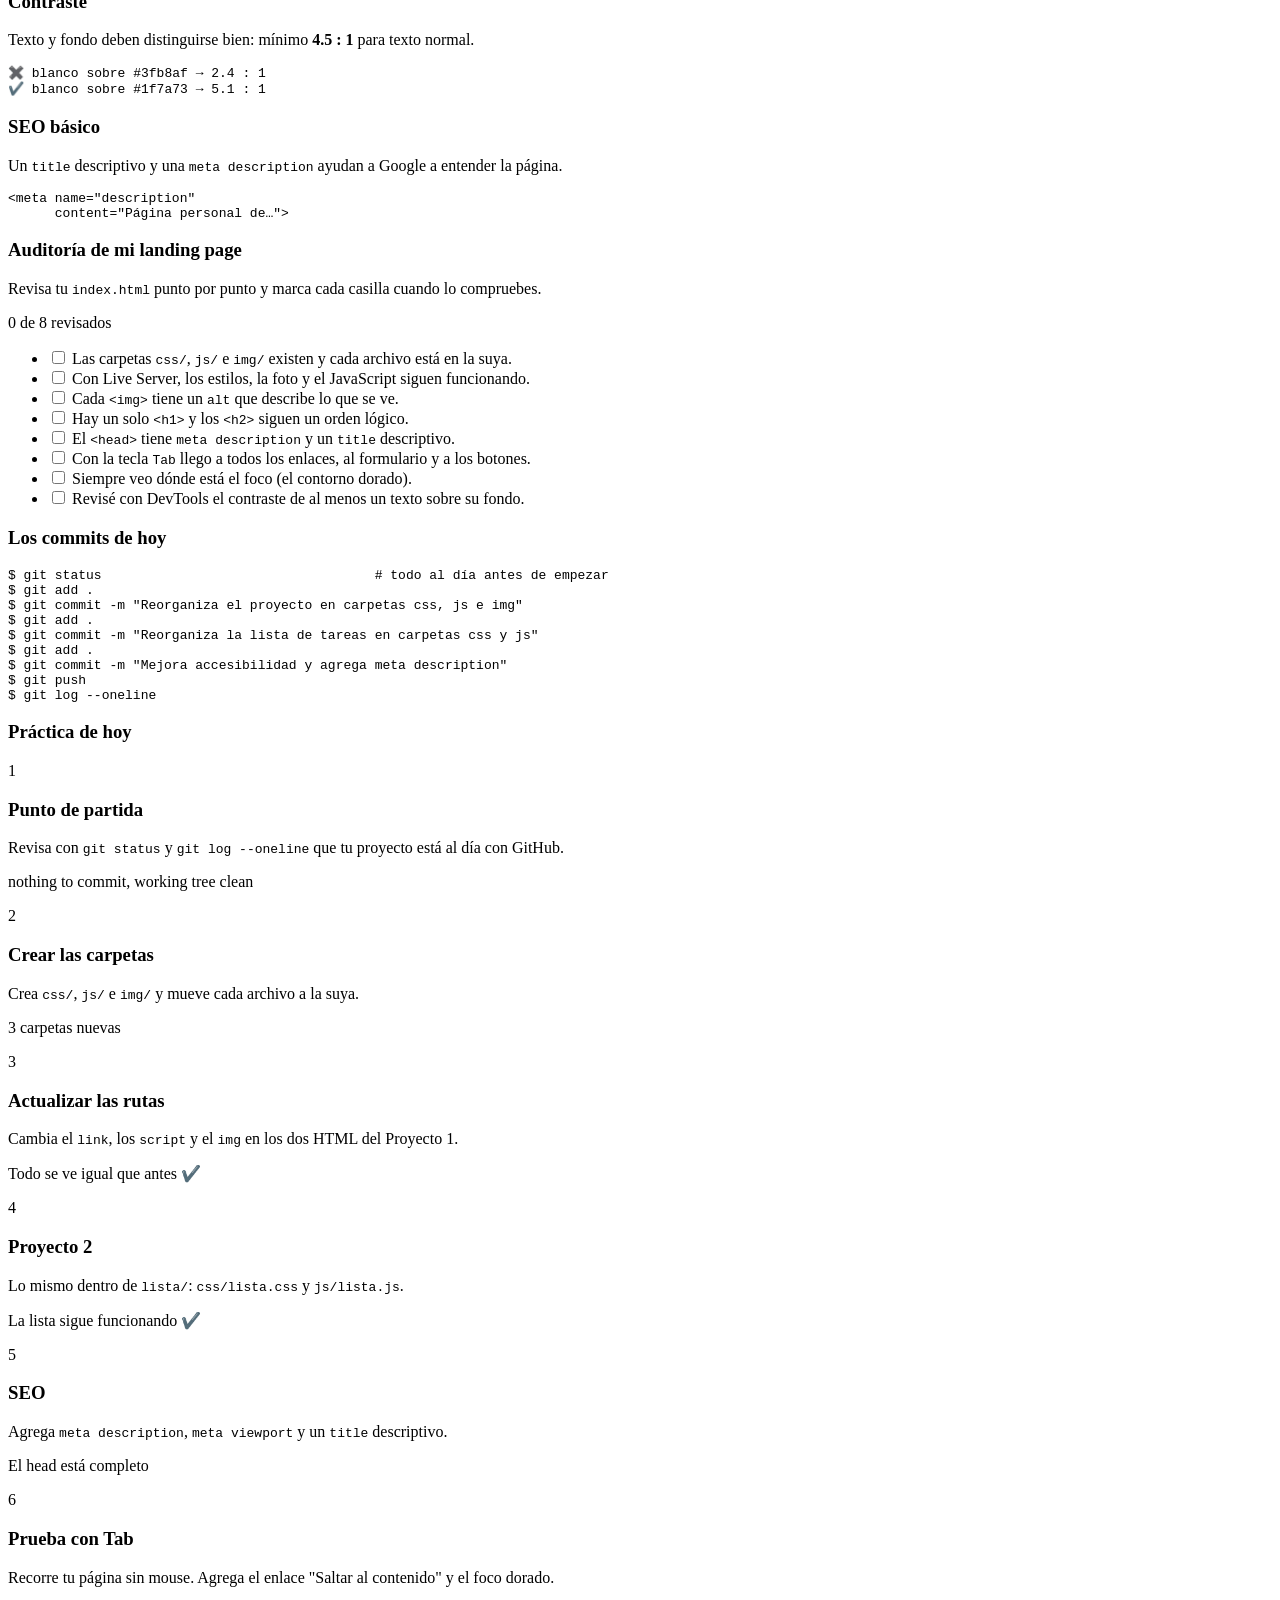
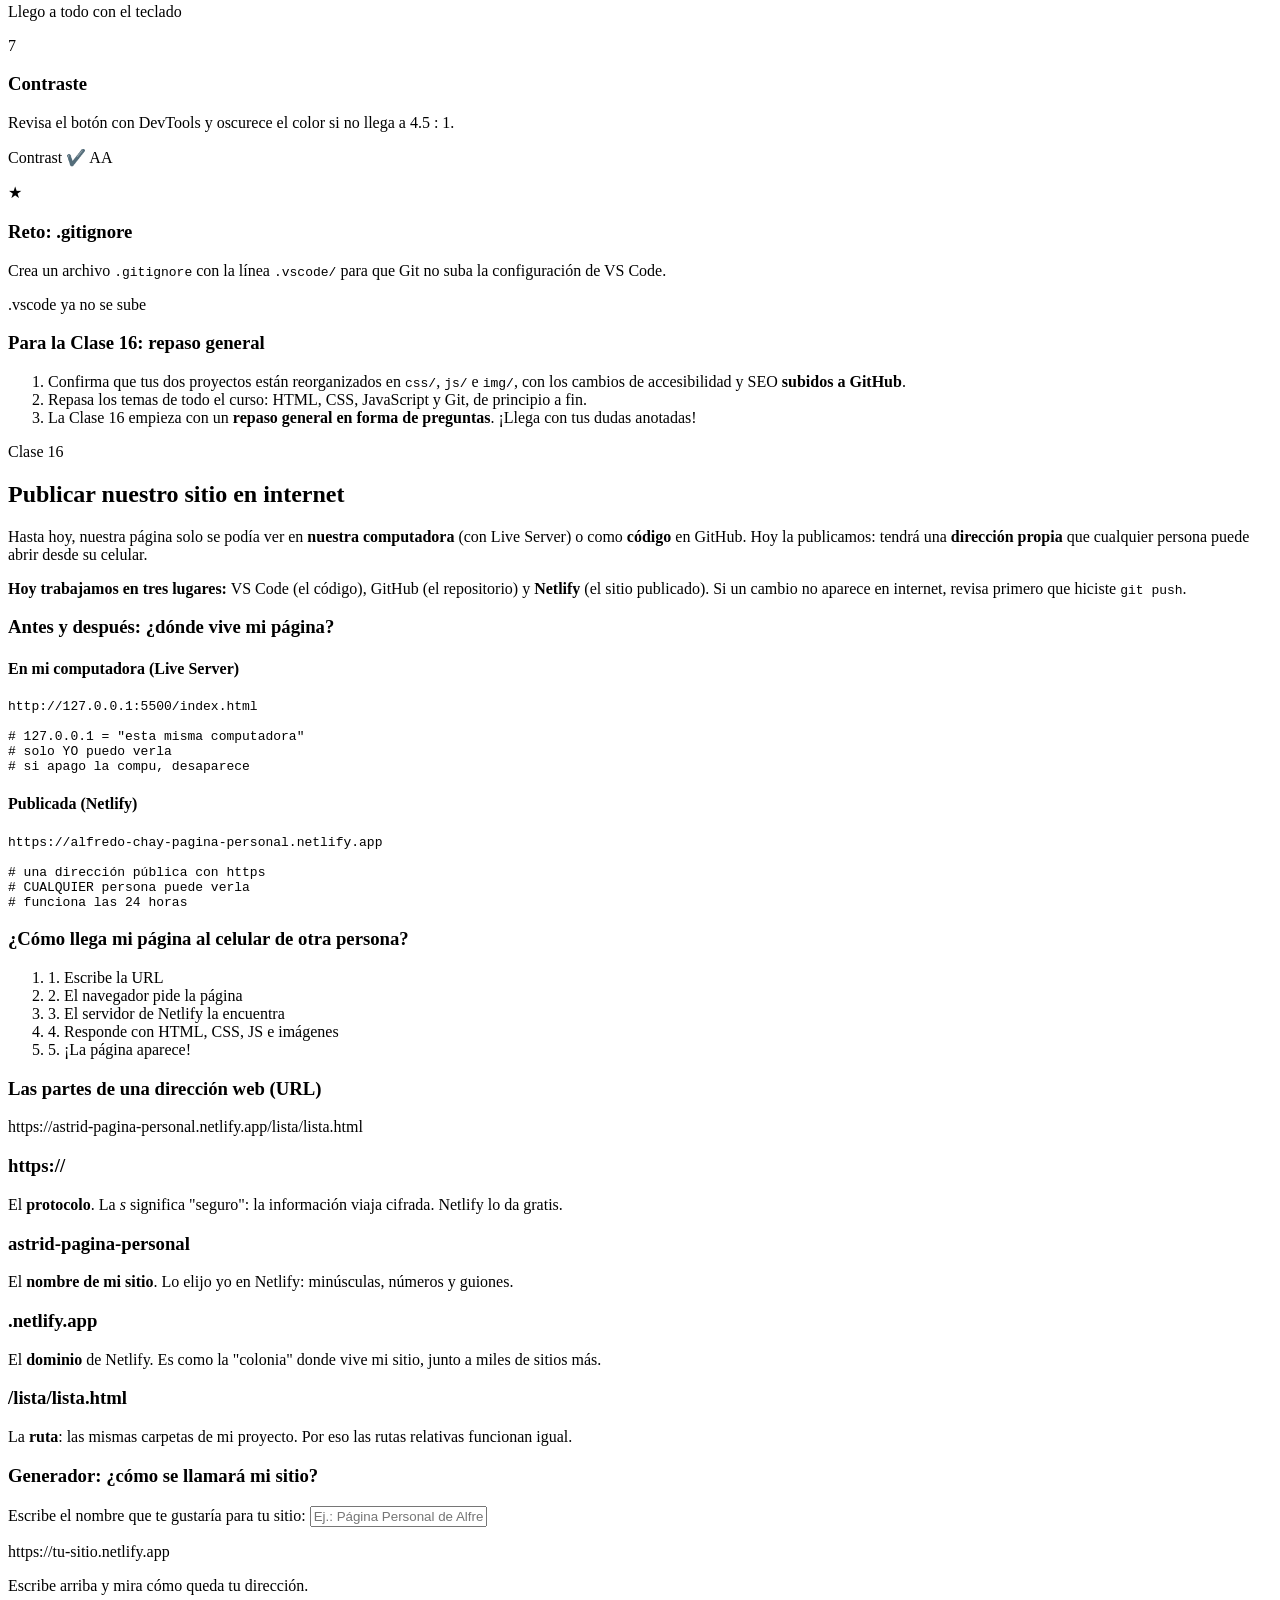
==== commit d995ff55: "Vuelve al estado anterior al modo oscuro" ====
--- a/practica-js.html
+++ b/practica-js.html
@@ -86,7 +86,7 @@
           </thead>
           <tbody>
             <tr><td>string</td><td>"Alfredo"</td><td>Texto, siempre entre comillas</td></tr>
-            <tr><td>number</td><td>27</td><td>Números, con o sin decimales</td></tr>
+            <tr><td>number</td><td>21</td><td>Números, con o sin decimales</td></tr>
             <tr><td>boolean</td><td>true</td><td>Solo true o false</td></tr>
             <tr><td>undefined</td><td>let x;</td><td>Declarada, pero sin valor todavía</td></tr>
             <tr><td>null</td><td>null</td><td>Vacío puesto a propósito</td></tr>
@@ -102,7 +102,7 @@
             <span class="num">1</span>
             <h3>Etapa según la edad</h3>
             <p>Con <code>if / else</code>: menor de edad, adulto joven (18–25) o adulto (26+).</p>
-            <p class="salida">27 años → adulto</p>
+            <p class="salida">21 años → adulto joven</p>
           </article>
           <article class="tarjeta-js ejercicio">
             <span class="num">2</span>
@@ -170,8 +170,8 @@
           <article class="tarjeta-js">
             <h3>return</h3>
             <p>Entrega el resultado y <strong>termina</strong> la función.</p>
-<pre class="mini-codigo">saludar("Alfredo");
-// → "Hola, Alfredo!"</pre>
+<pre class="mini-codigo">saludar("Astrid");
+// → "Hola, Astrid!"</pre>
           </article>
         </div>
  
@@ -757,7 +757,7 @@
             <h4>Antes (todo suelto)</h4>
 <pre class="terminal">mi-proyecto/
 ├── imagenes/
-│   └── foto_Alfredo.jpg
+│   └── foto.jpg
 ├── lista/
 │   ├── lista.html
 │   ├── lista.css
@@ -978,7 +978,7 @@
         <!-- Anatomía de una URL: cada parte en su propio color (.url-partes). -->
         <h3>Las partes de una dirección web (URL)</h3>
         <p class="url-partes">
-          <span class="parte protocolo">https://</span><span class="parte subdominio">alfredo-chay-pagina-personal</span><span class="parte dominio">.netlify.app</span><span class="parte ruta">/lista/lista.html</span>
+          <span class="parte protocolo">https://</span><span class="parte subdominio">astrid-pagina-personal</span><span class="parte dominio">.netlify.app</span><span class="parte ruta">/lista/lista.html</span>
         </p>
         <div class="lab-grid">
           <article class="tarjeta-js">
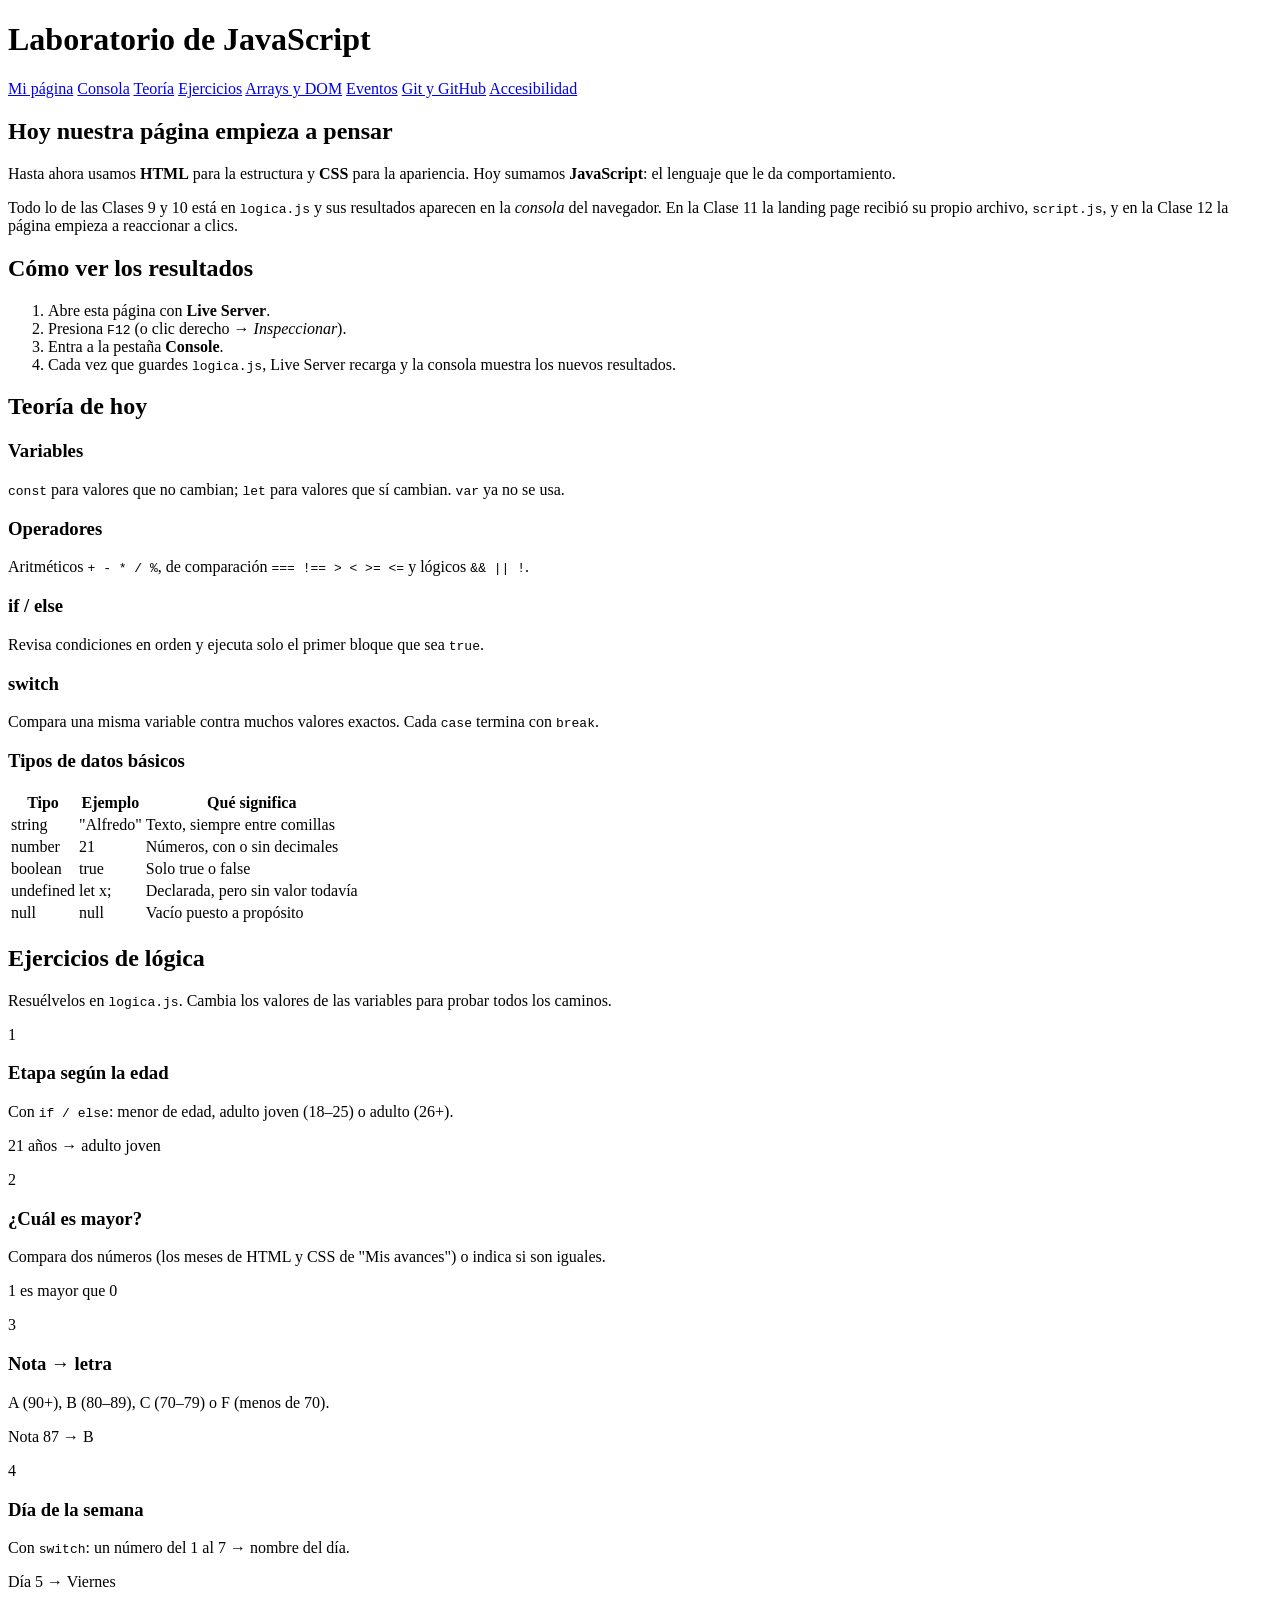
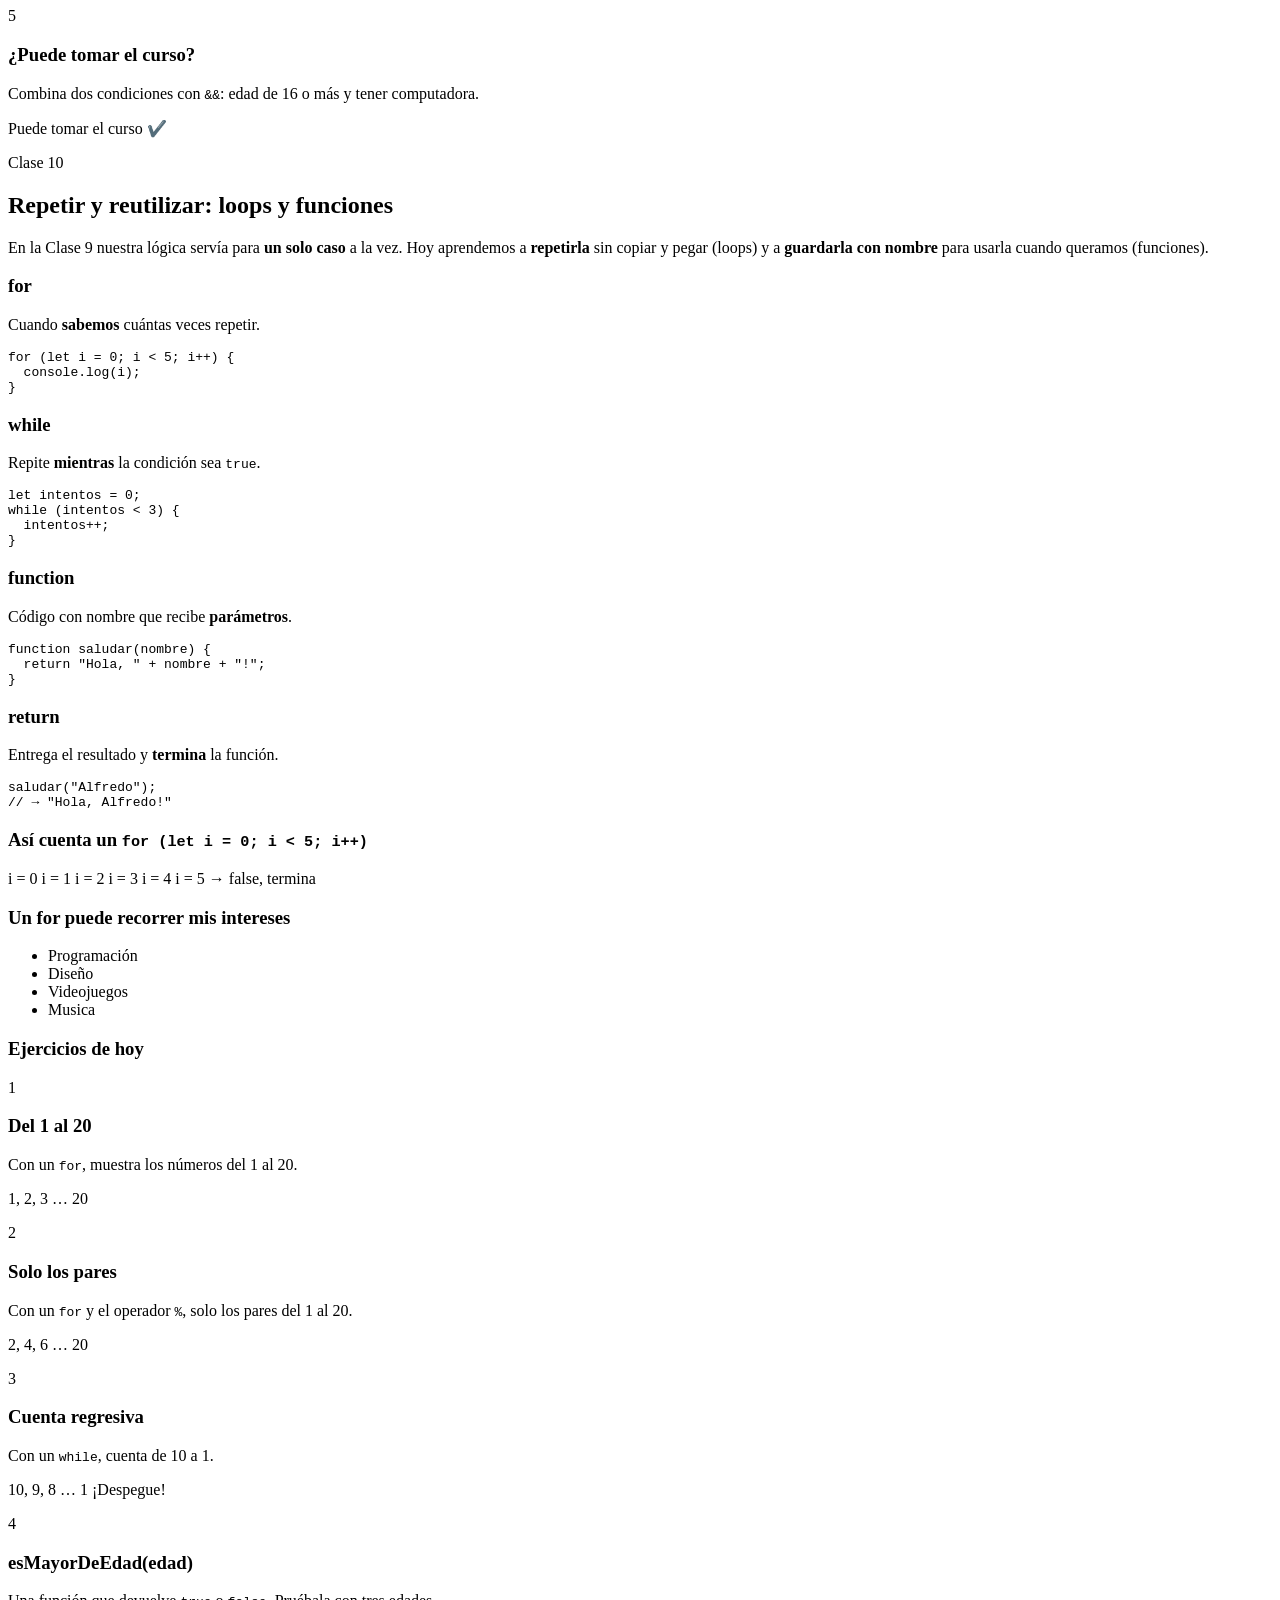
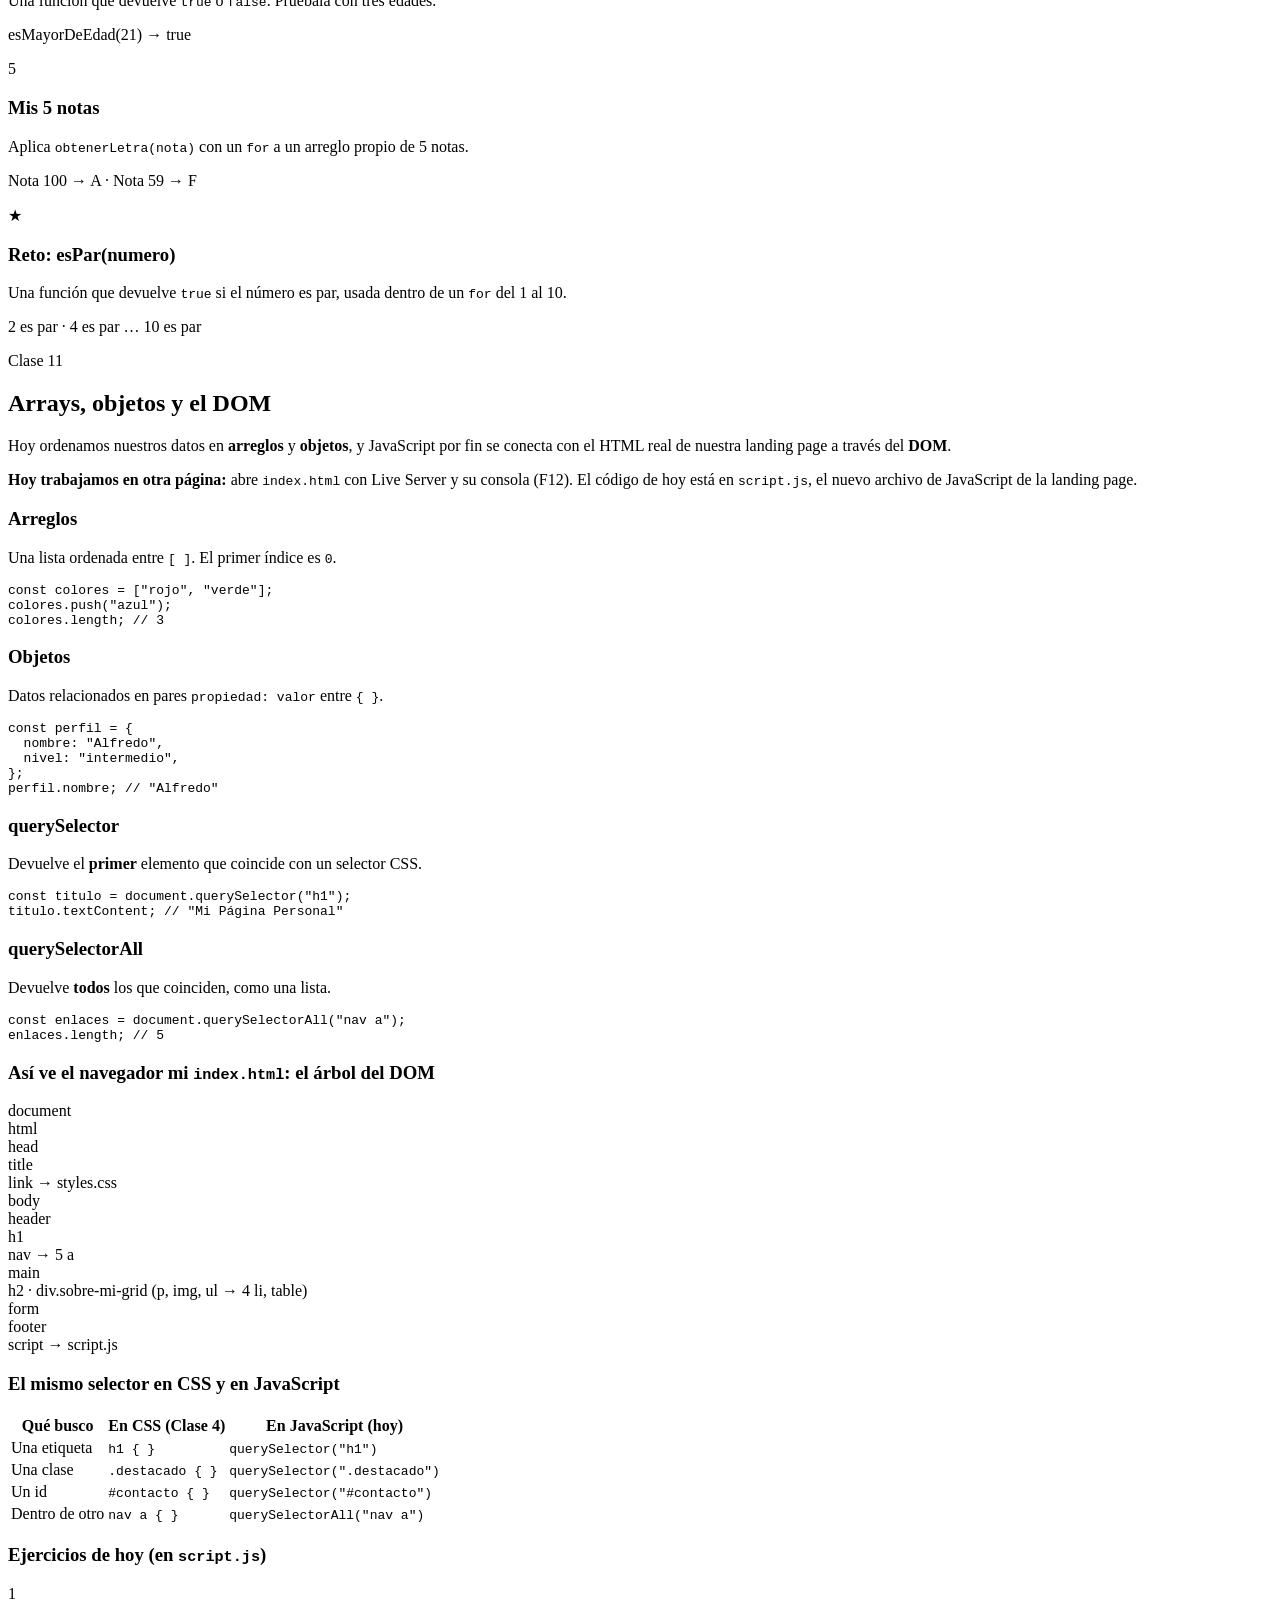
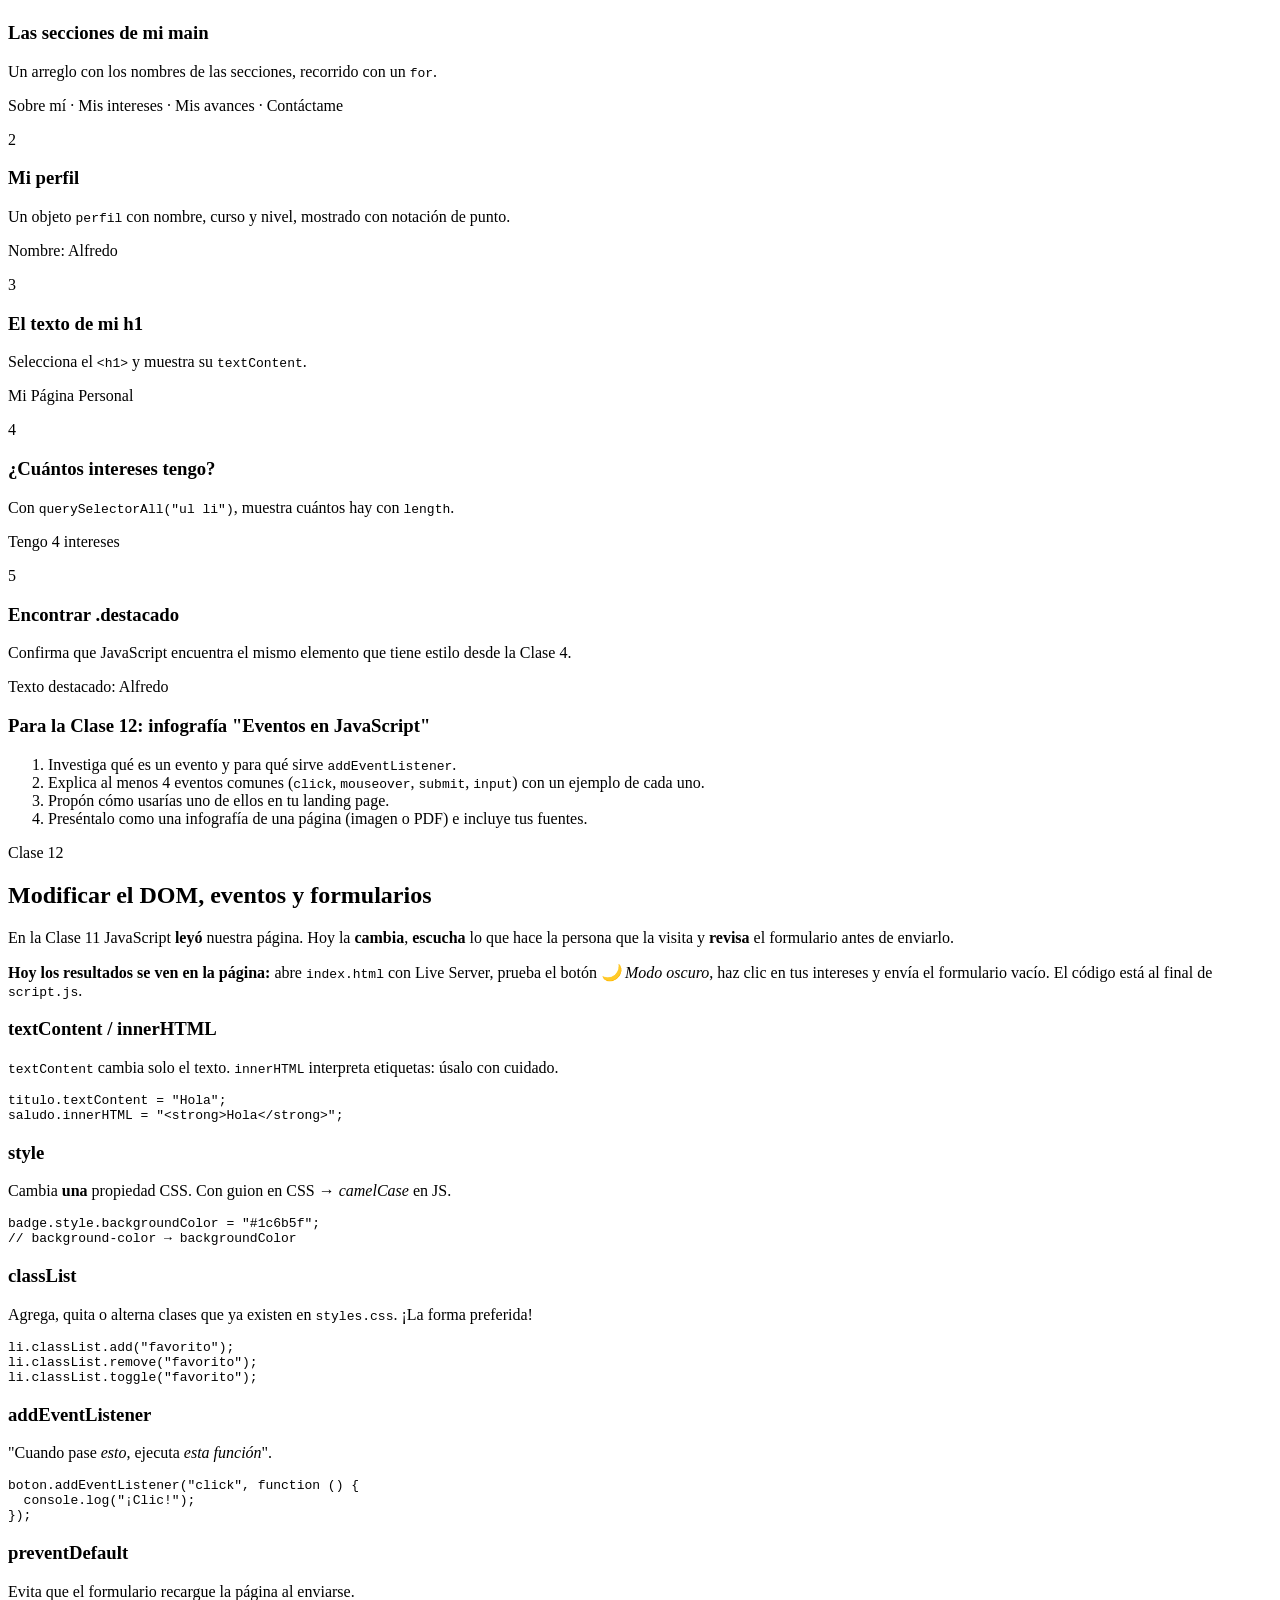
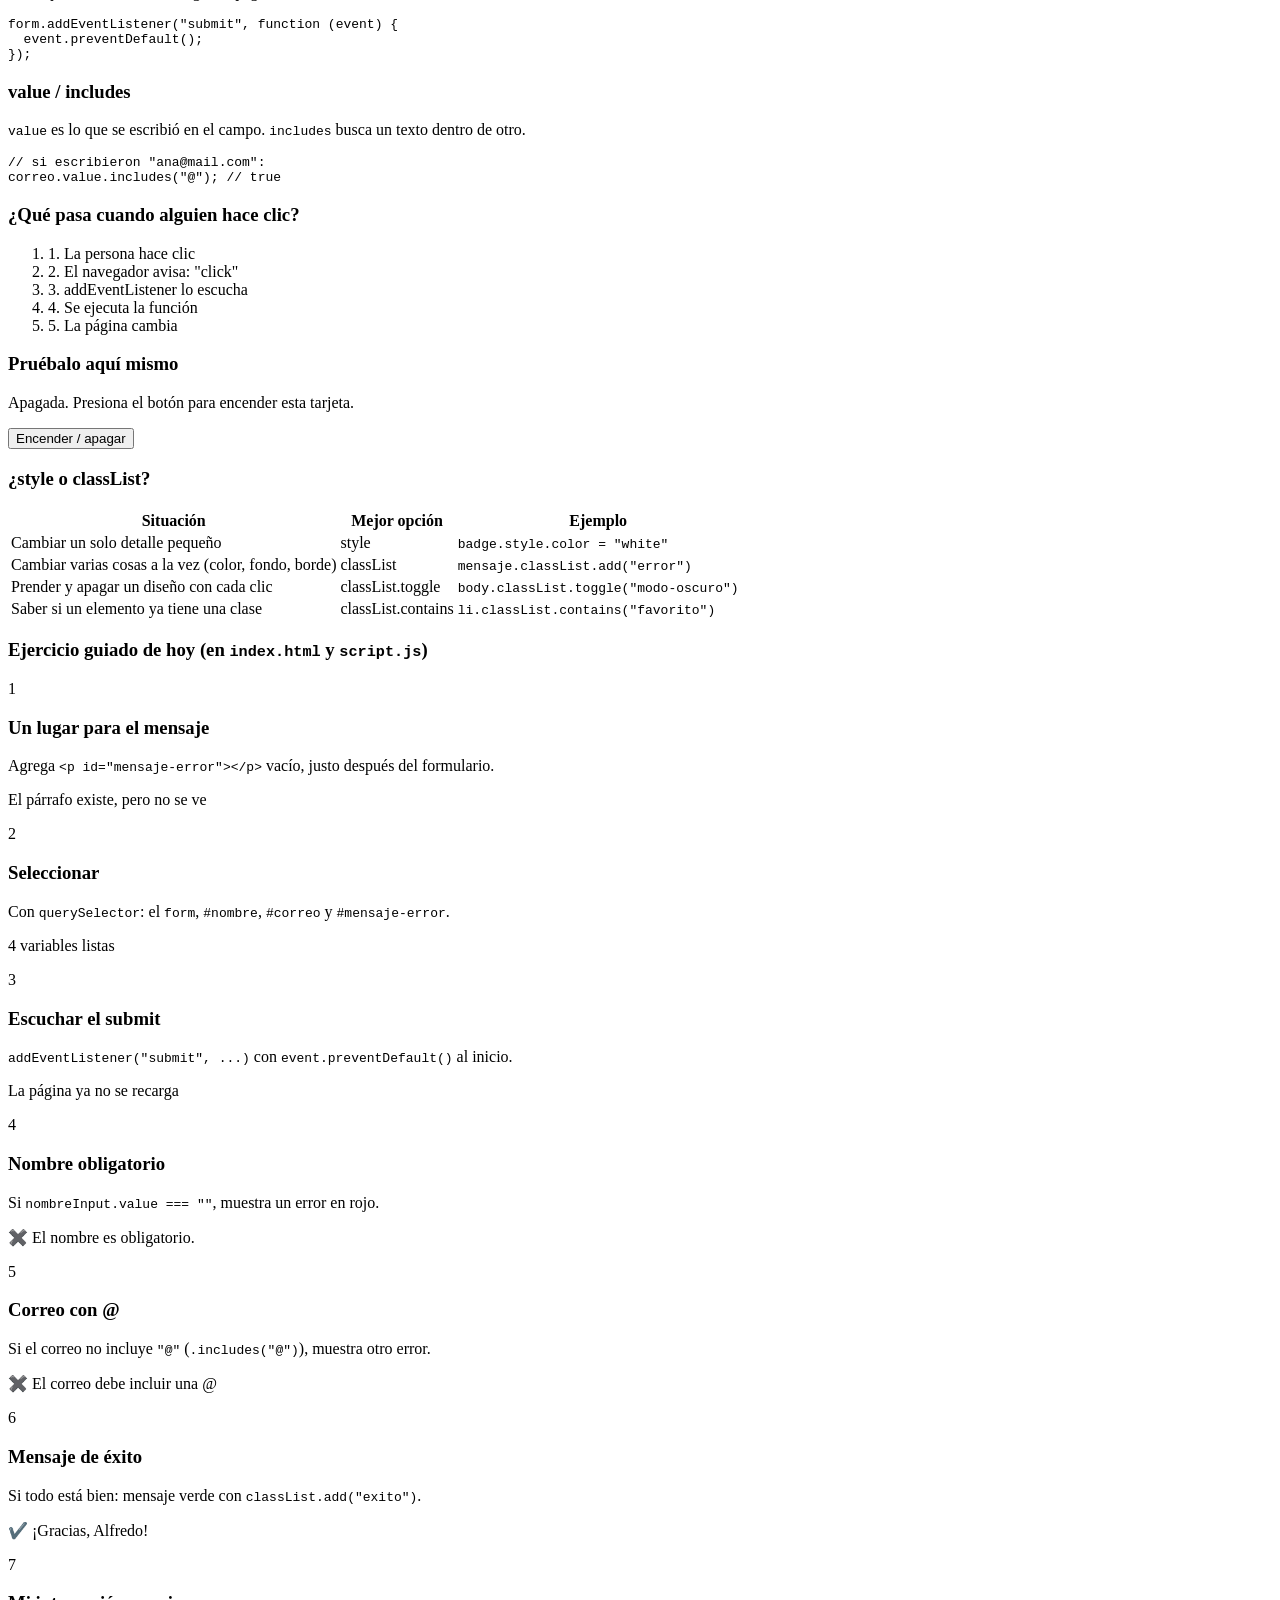
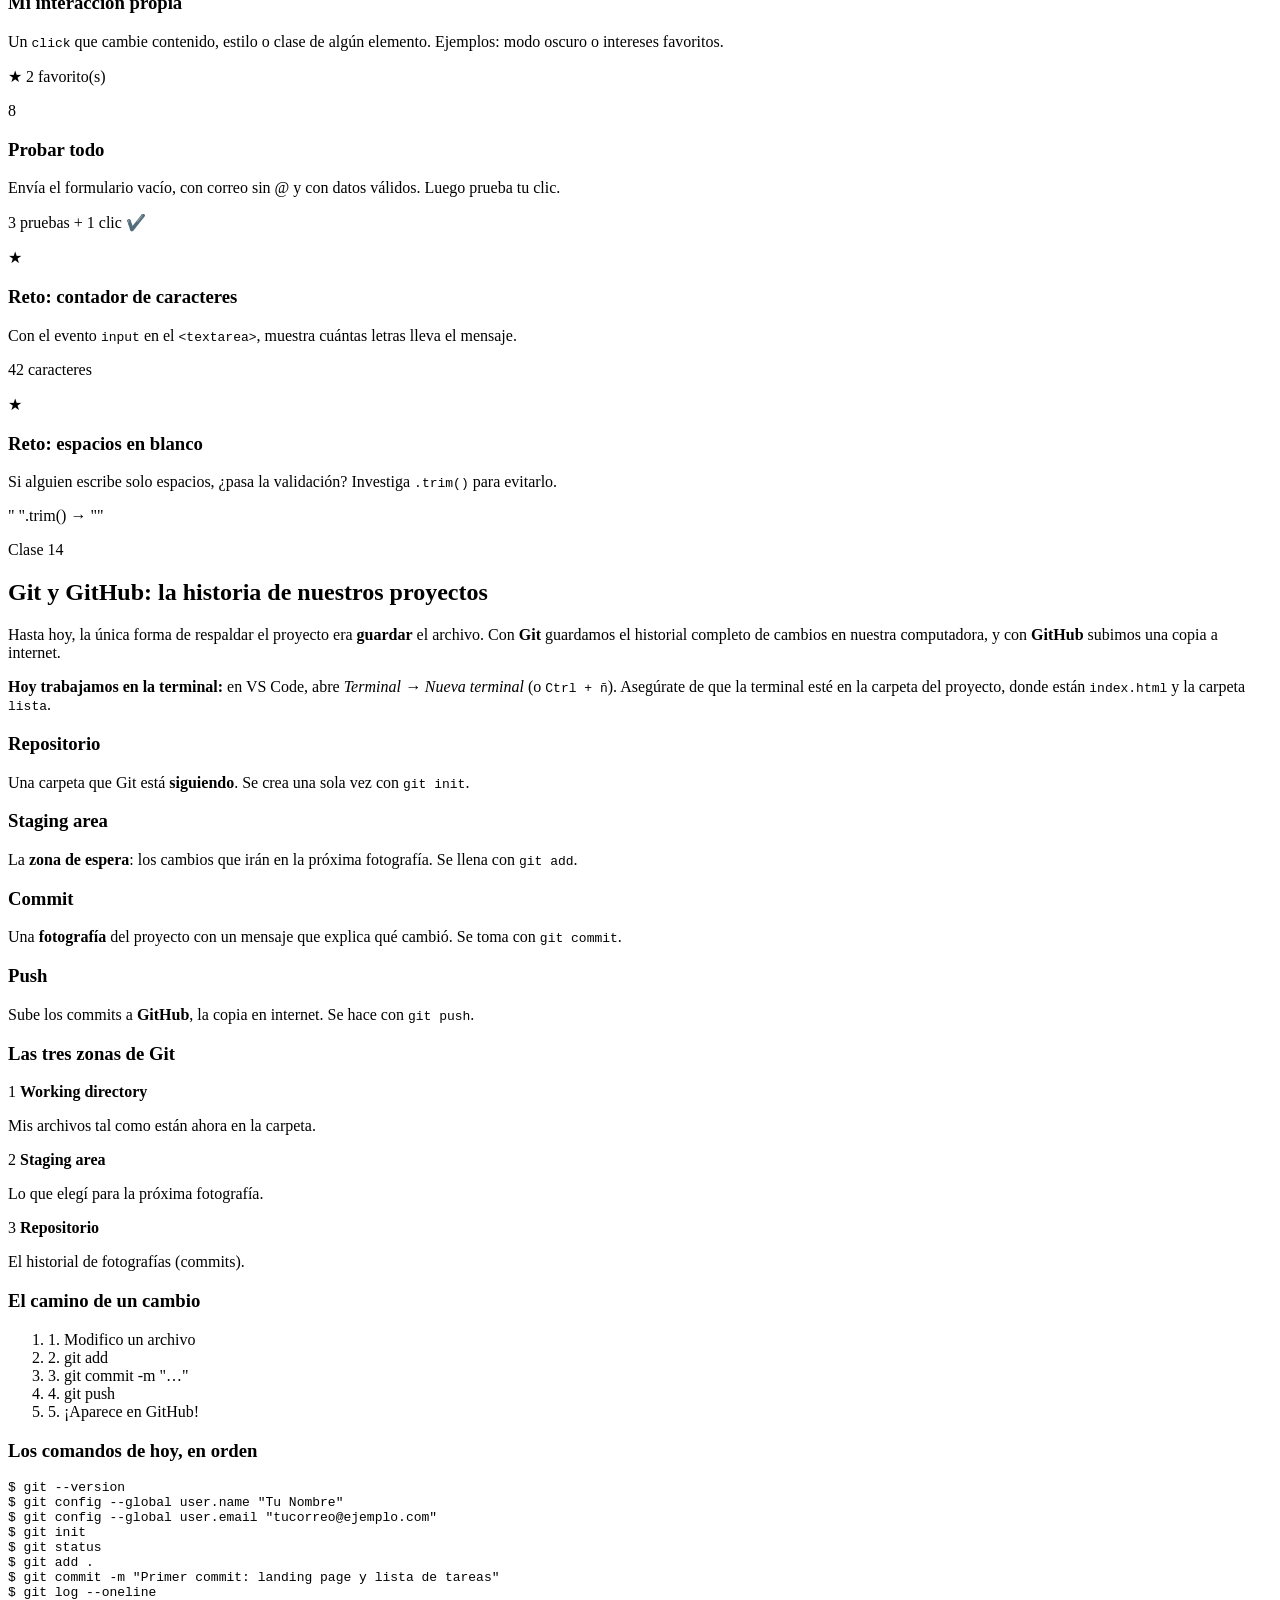
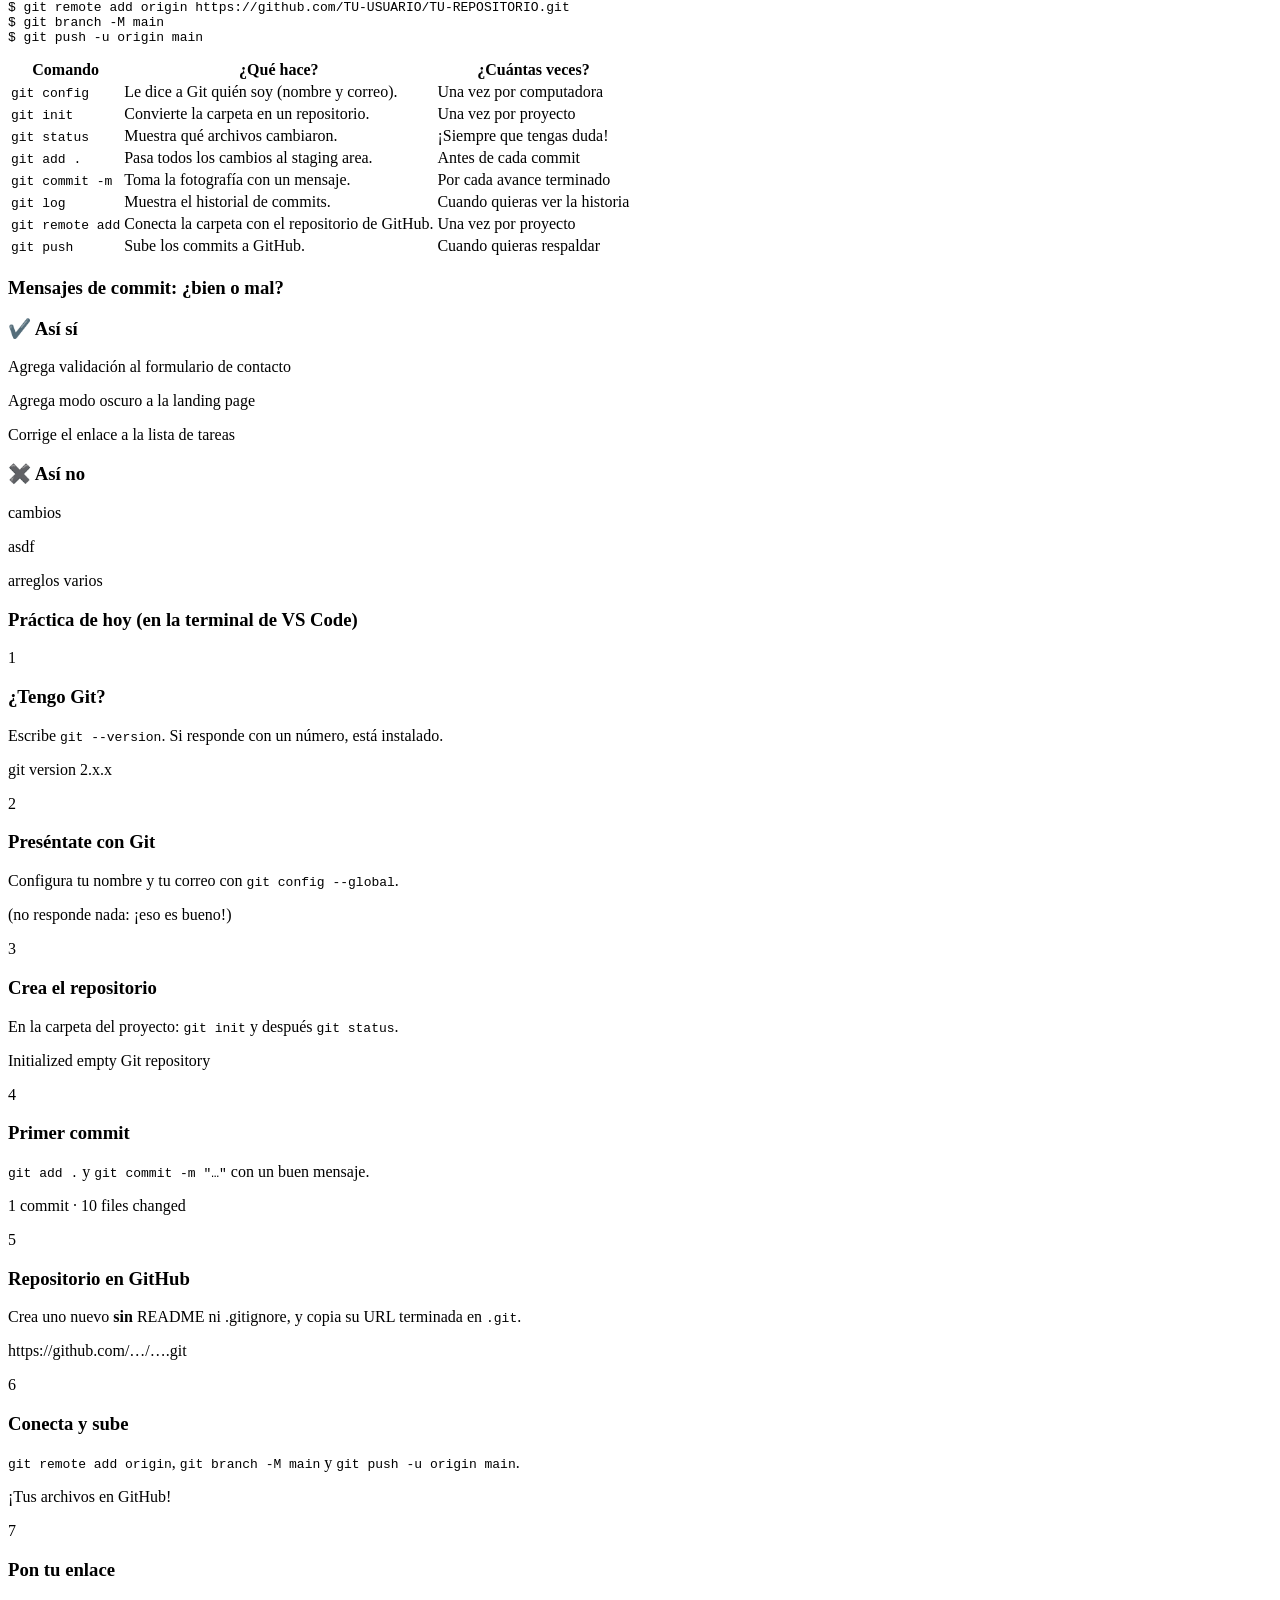
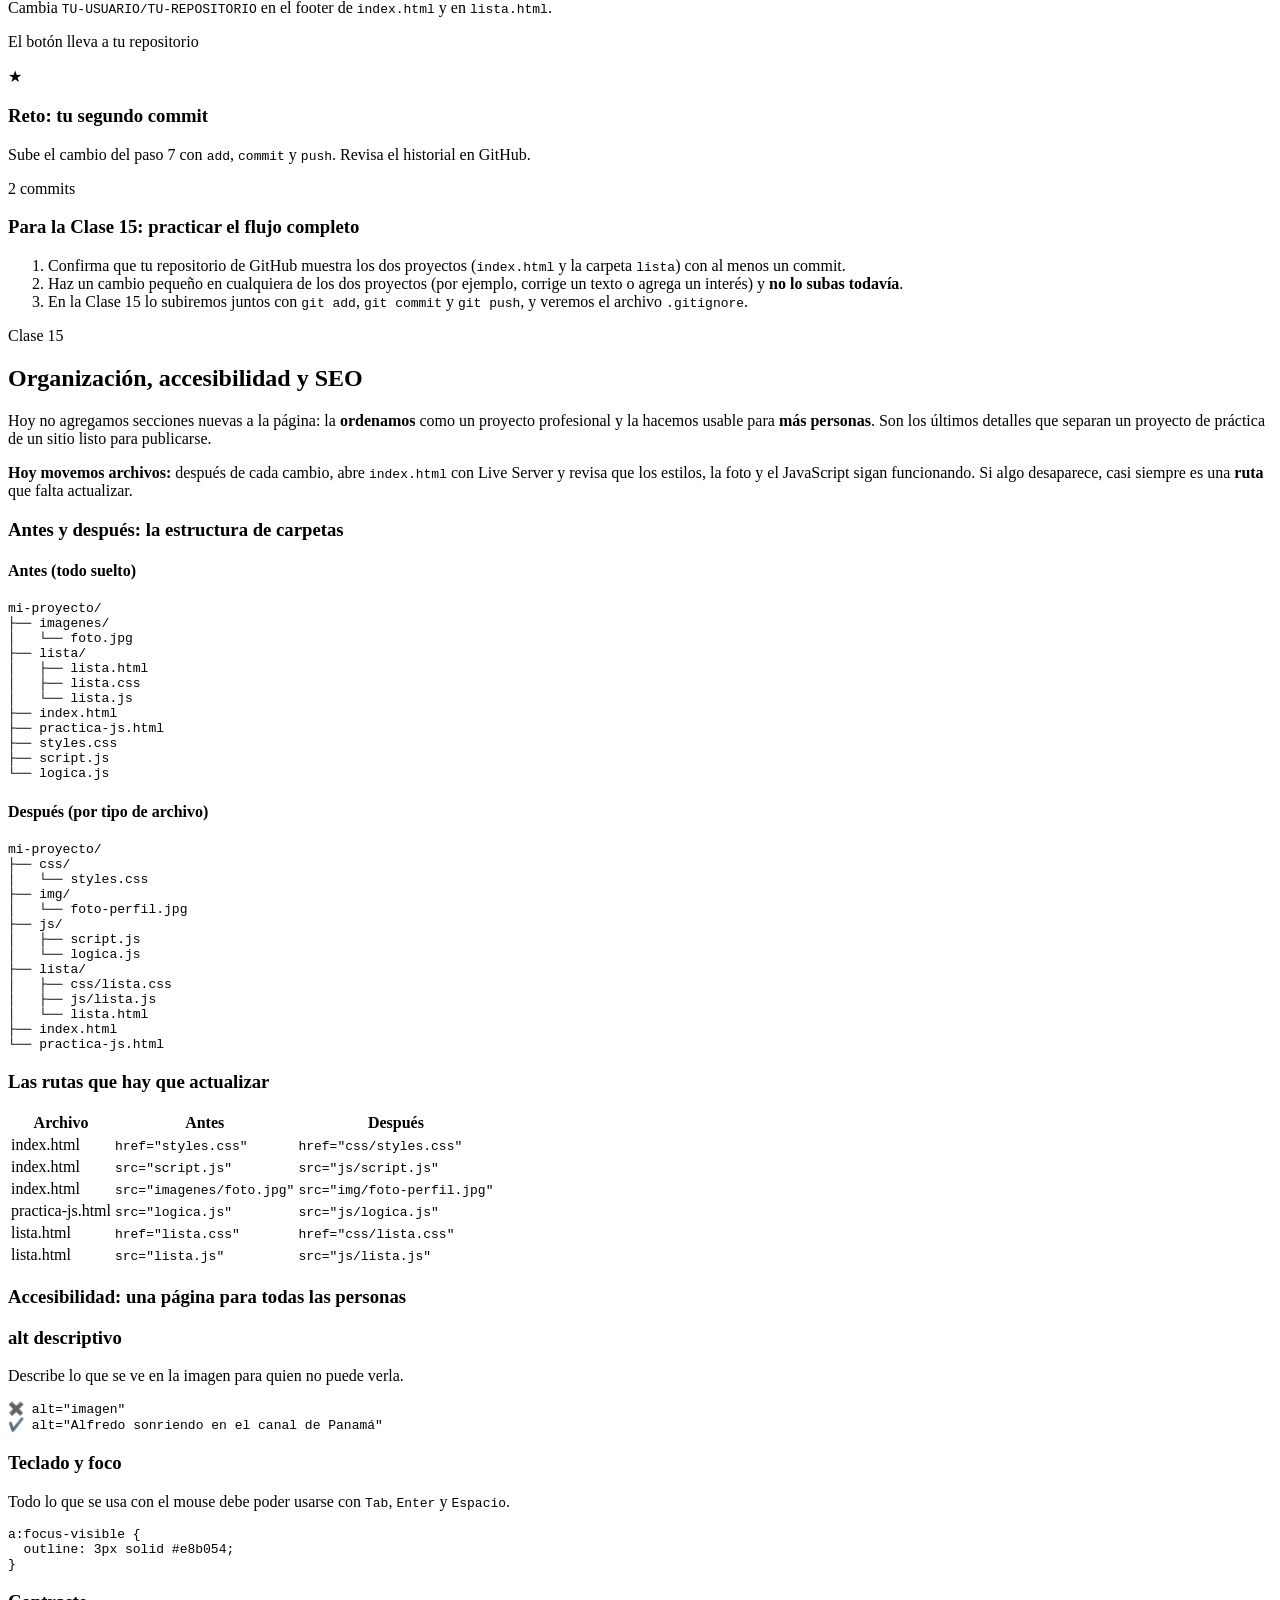
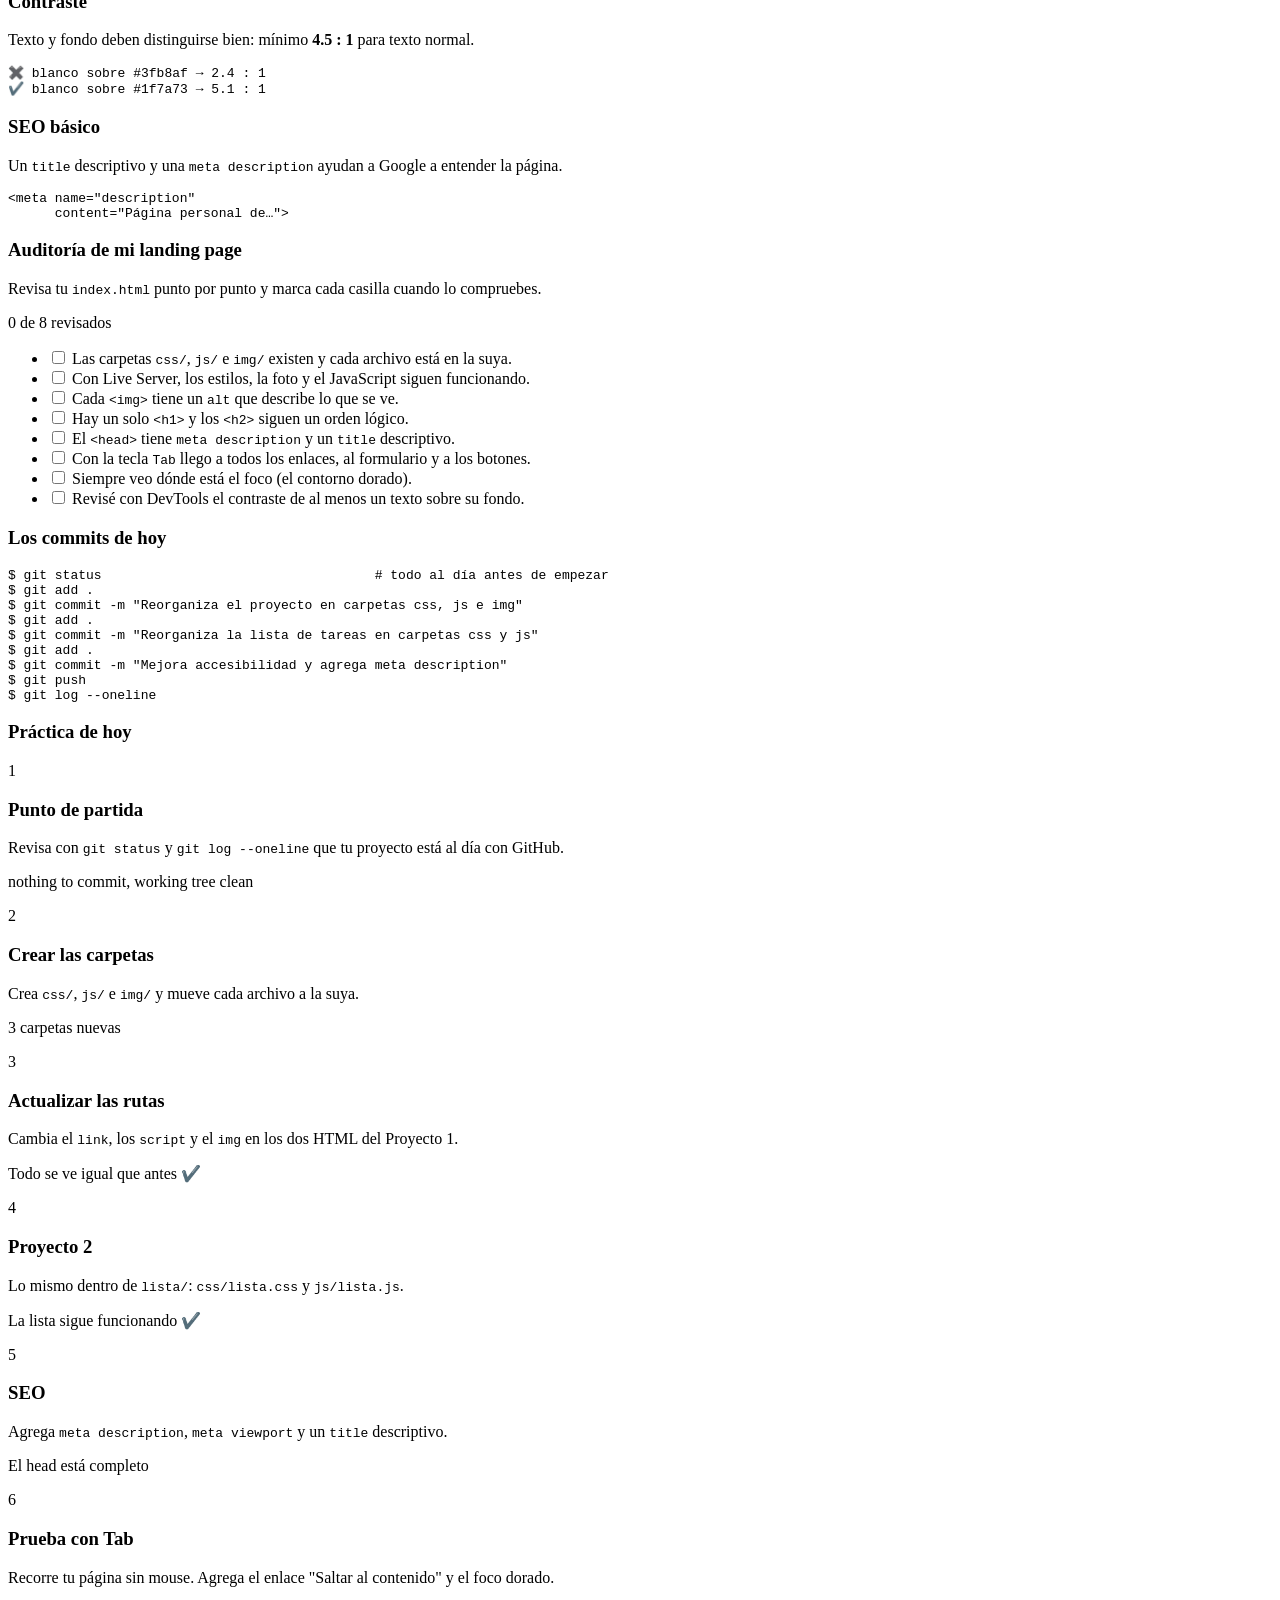
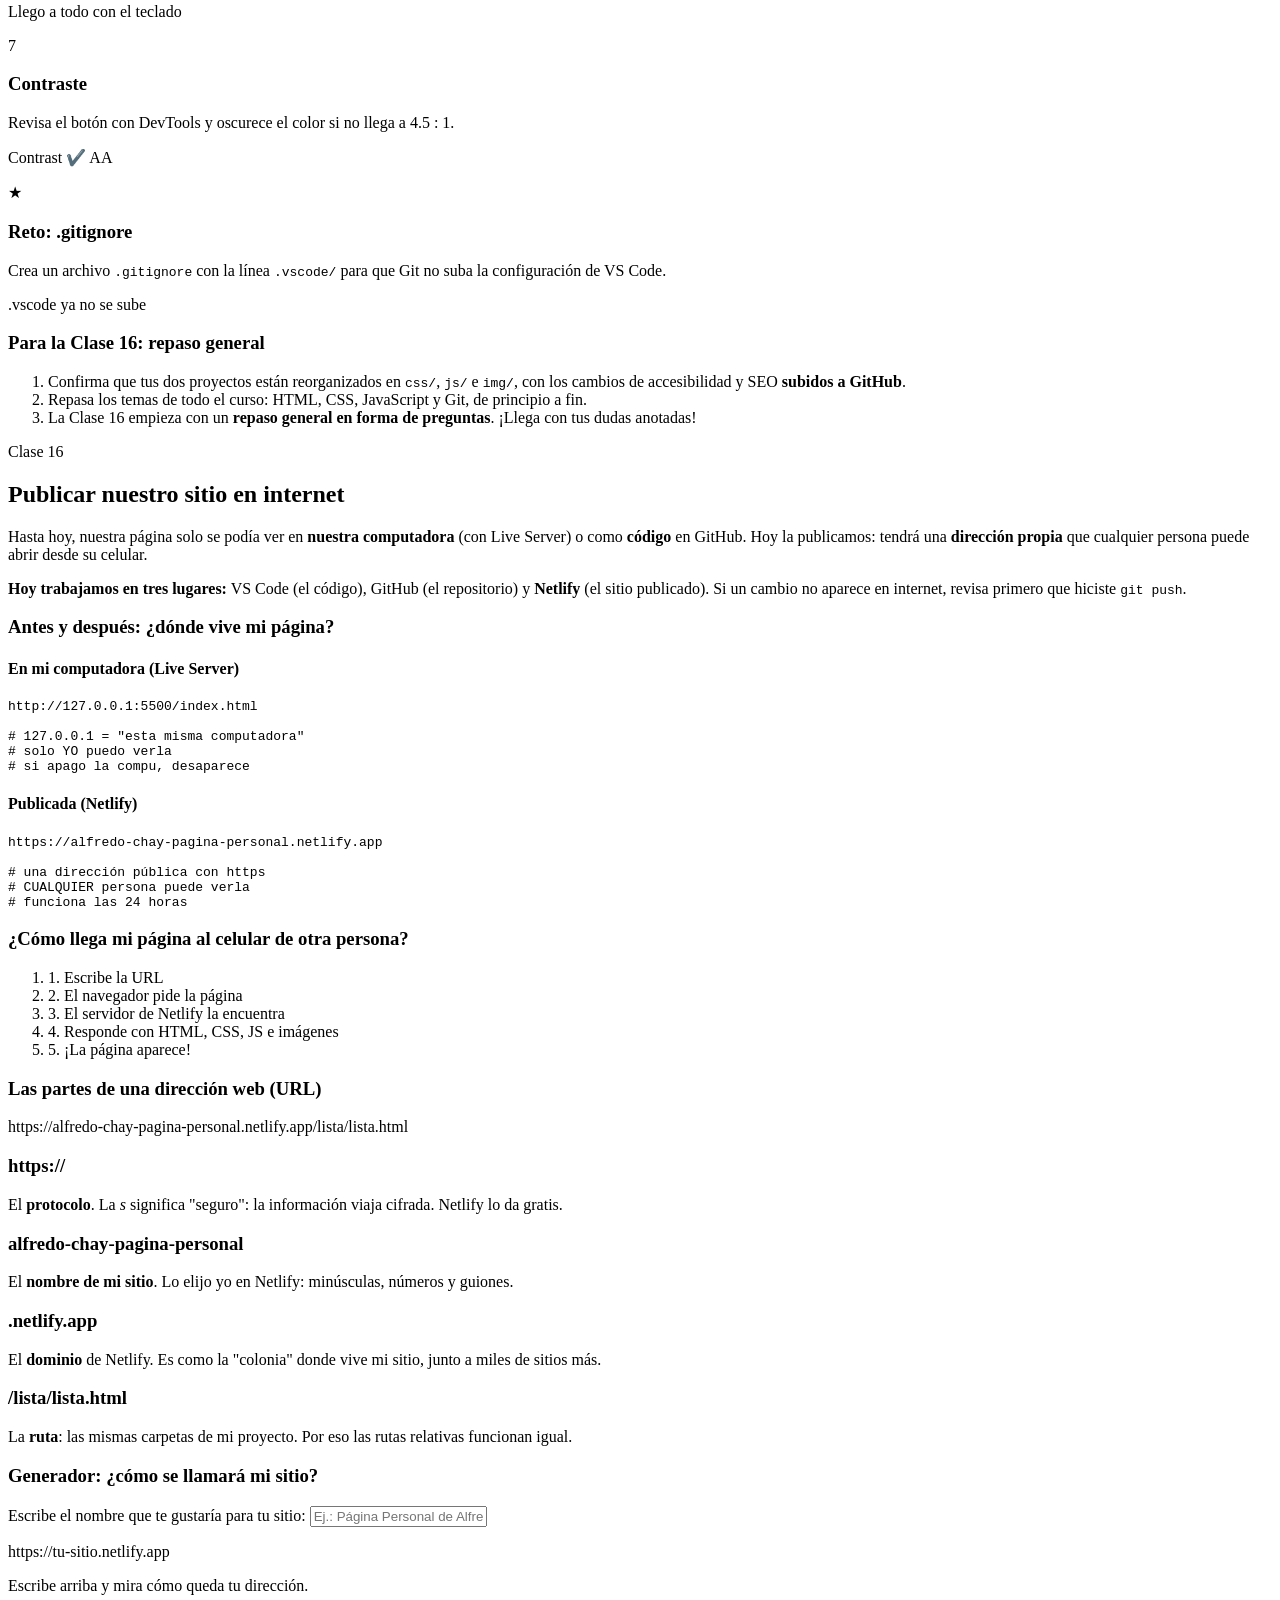
==== commit fca6311b: "reemplazando datos personales" ====
--- a/practica-js.html
+++ b/practica-js.html
@@ -170,8 +170,8 @@
           <article class="tarjeta-js">
             <h3>return</h3>
             <p>Entrega el resultado y <strong>termina</strong> la función.</p>
-<pre class="mini-codigo">saludar("Astrid");
-// → "Hola, Astrid!"</pre>
+<pre class="mini-codigo">saludar("Alfredo");
+// → "Hola, Alfredo!"</pre>
           </article>
         </div>
  
@@ -366,7 +366,7 @@
             <span class="num">5</span>
             <h3>Encontrar .destacado</h3>
             <p>Confirma que JavaScript encuentra el mismo elemento que tiene estilo desde la Clase 4.</p>
-            <p class="salida">Texto destacado: Astrid</p>
+            <p class="salida">Texto destacado: Alfredo</p>
           </article>
         </div>
  
@@ -513,7 +513,7 @@
             <span class="num">6</span>
             <h3>Mensaje de éxito</h3>
             <p>Si todo está bien: mensaje verde con <code>classList.add("exito")</code>.</p>
-            <p class="salida">✔️ ¡Gracias, Astrid!</p>
+            <p class="salida">✔️ ¡Gracias, Alfredo!</p>
           </article>
           <article class="tarjeta-js ejercicio">
             <span class="num">7</span>
@@ -810,7 +810,7 @@
             <h3>alt descriptivo</h3>
             <p>Describe lo que se ve en la imagen para quien no puede verla.</p>
 <pre class="mini-codigo">✖️ alt="imagen"
-✔️ alt="Astrid sonriendo con un trofeo"</pre>
+✔️ alt="Alfredo sonriendo en el canal de Panamá"</pre>
           </article>
           <article class="tarjeta-js">
             <h3>Teclado y foco</h3>
@@ -978,7 +978,7 @@
         <!-- Anatomía de una URL: cada parte en su propio color (.url-partes). -->
         <h3>Las partes de una dirección web (URL)</h3>
         <p class="url-partes">
-          <span class="parte protocolo">https://</span><span class="parte subdominio">astrid-pagina-personal</span><span class="parte dominio">.netlify.app</span><span class="parte ruta">/lista/lista.html</span>
+          <span class="parte protocolo">https://</span><span class="parte subdominio">alfredo-chay-pagina-personal</span><span class="parte dominio">.netlify.app</span><span class="parte ruta">/lista/lista.html</span>
         </p>
         <div class="lab-grid">
           <article class="tarjeta-js">
@@ -986,7 +986,7 @@
             <p>El <strong>protocolo</strong>. La <em>s</em> significa "seguro": la información viaja cifrada. Netlify lo da gratis.</p>
           </article>
           <article class="tarjeta-js">
-            <h3>astrid-pagina-personal</h3>
+            <h3>alfredo-chay-pagina-personal</h3>
             <p>El <strong>nombre de mi sitio</strong>. Lo elijo yo en Netlify: minúsculas, números y guiones.</p>
           </article>
           <article class="tarjeta-js">
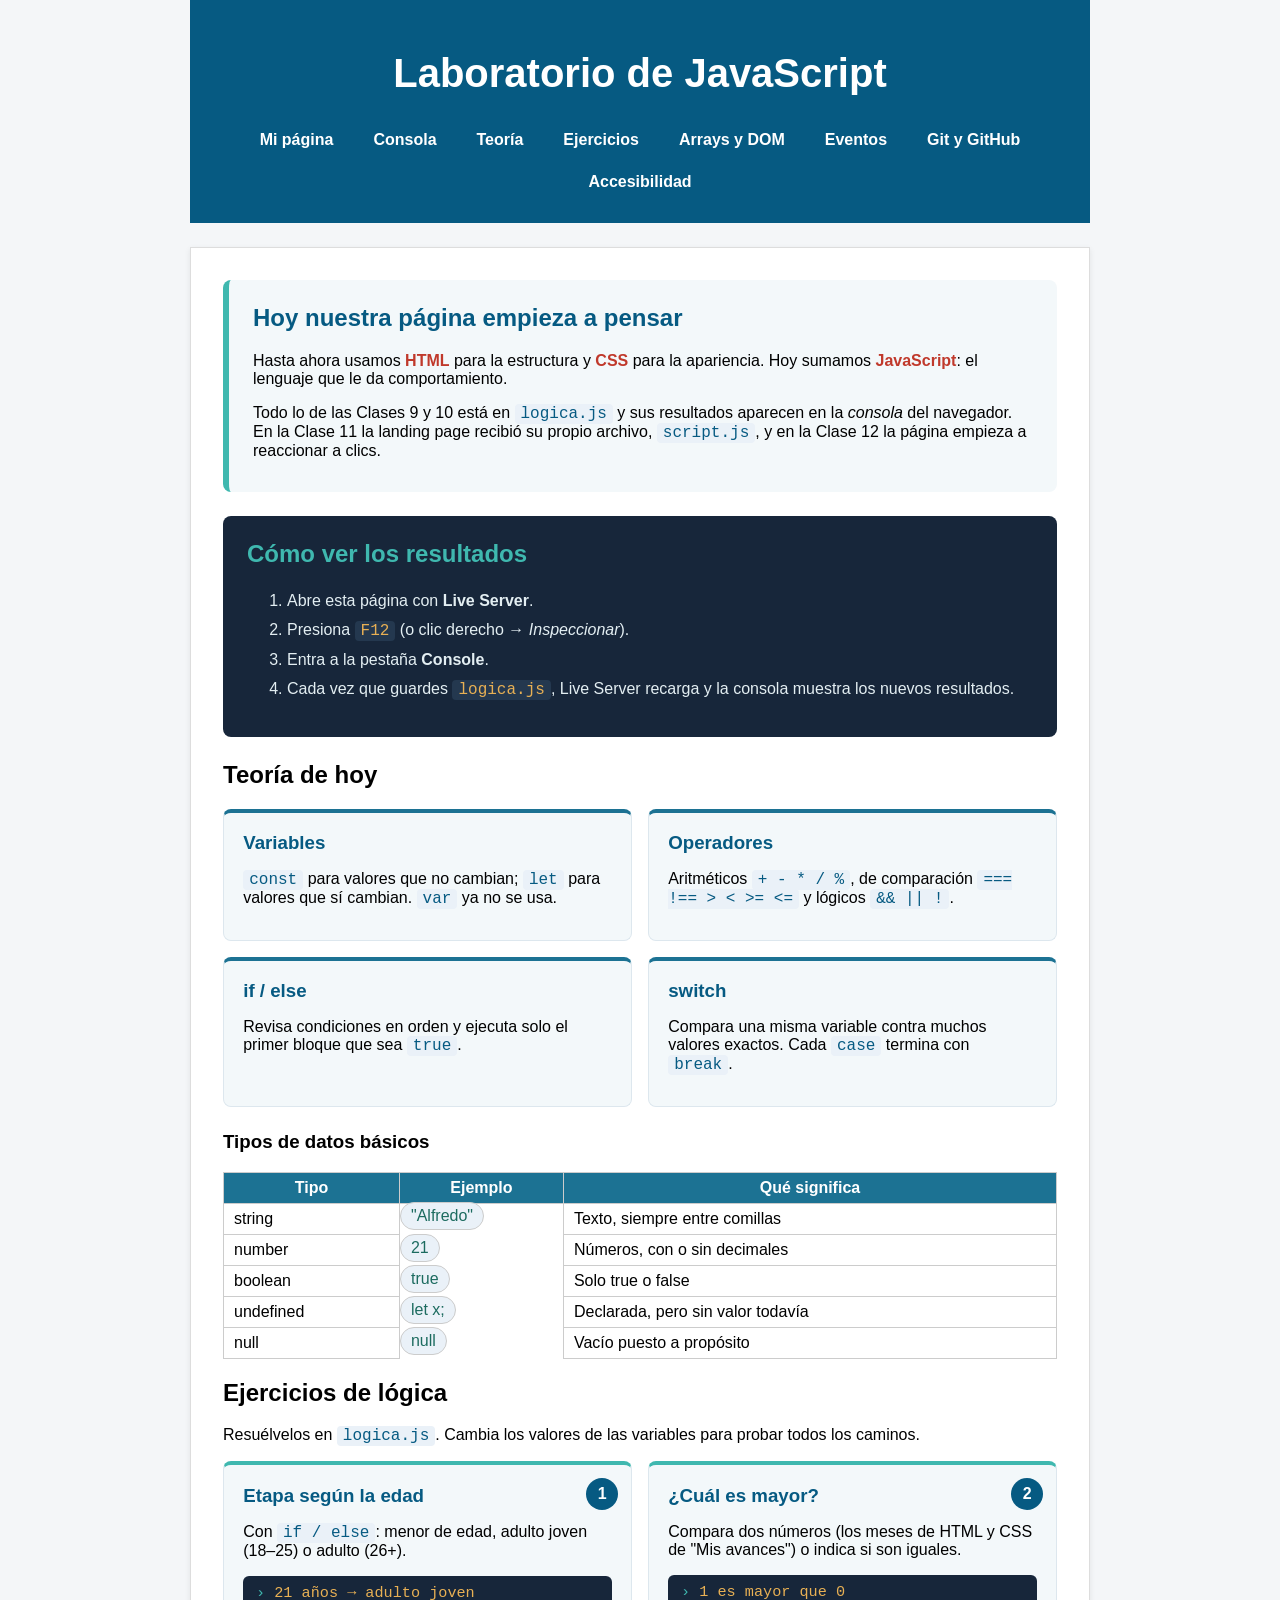
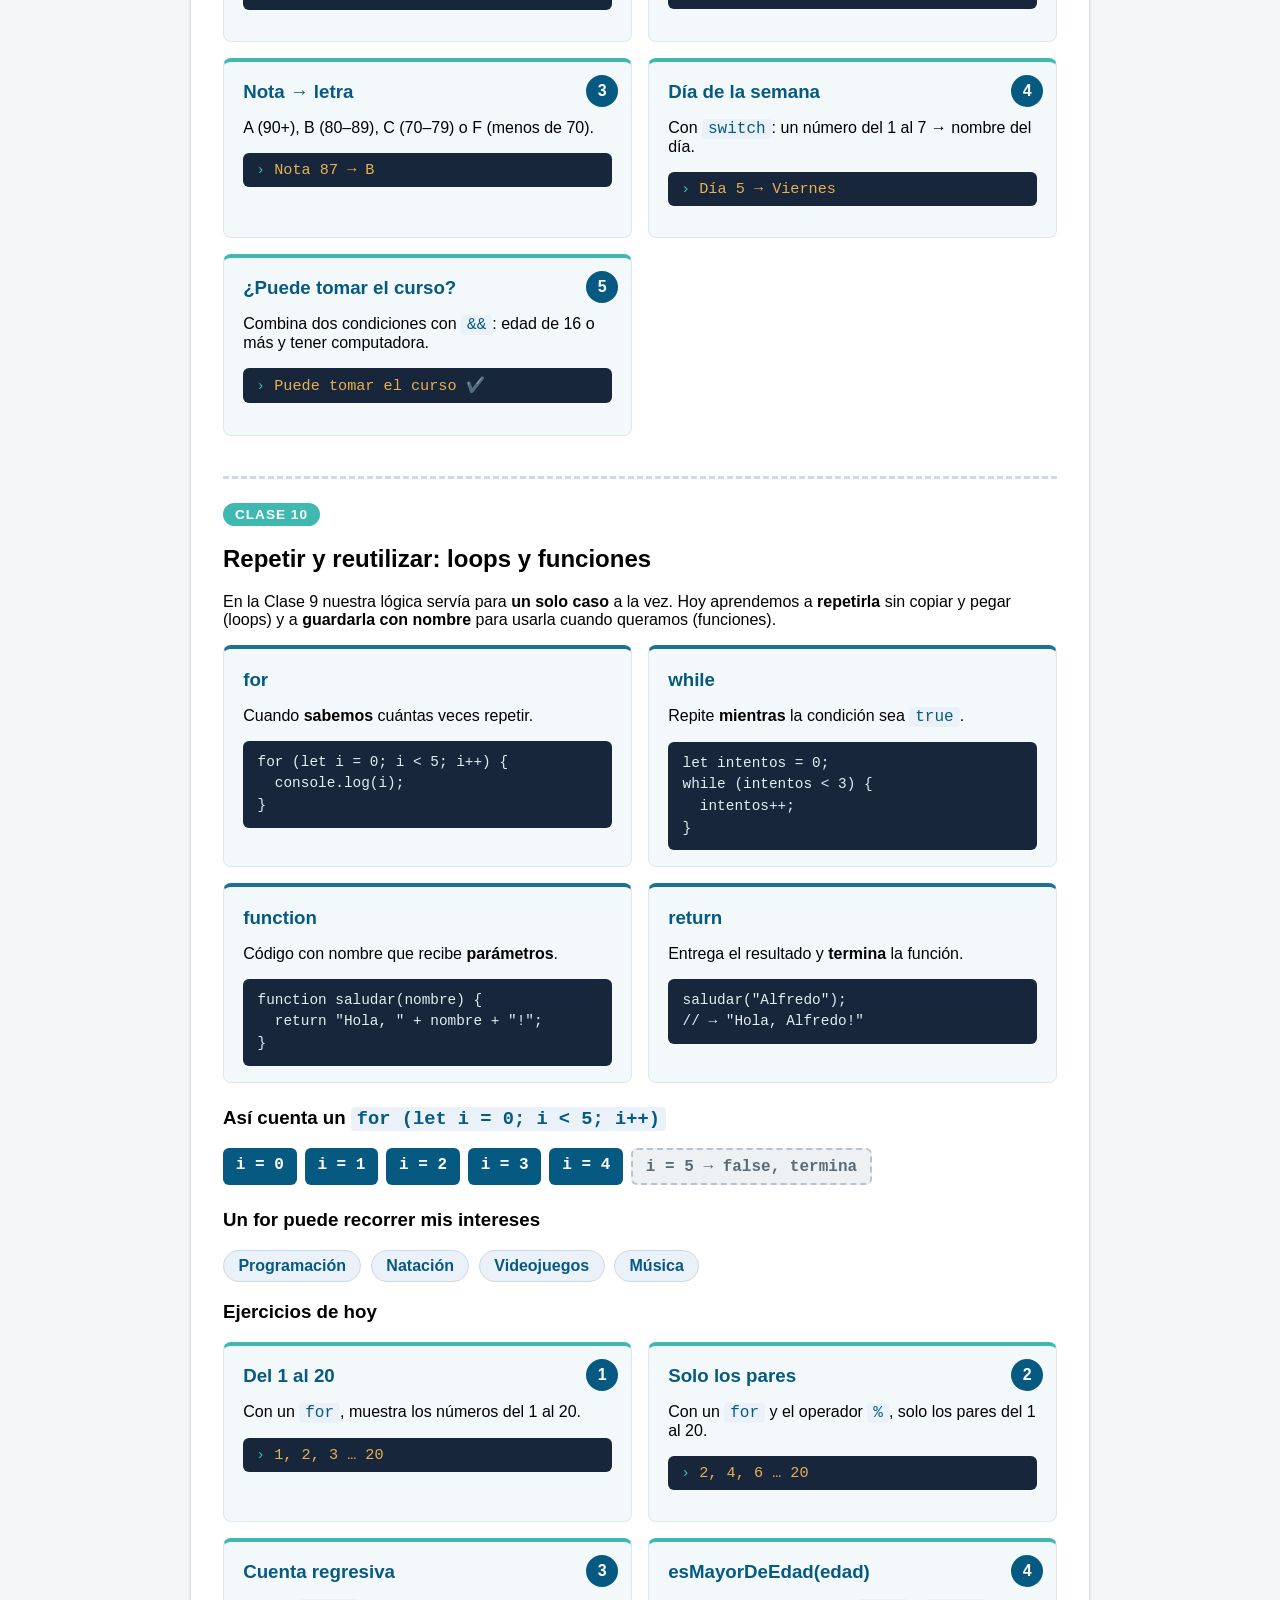
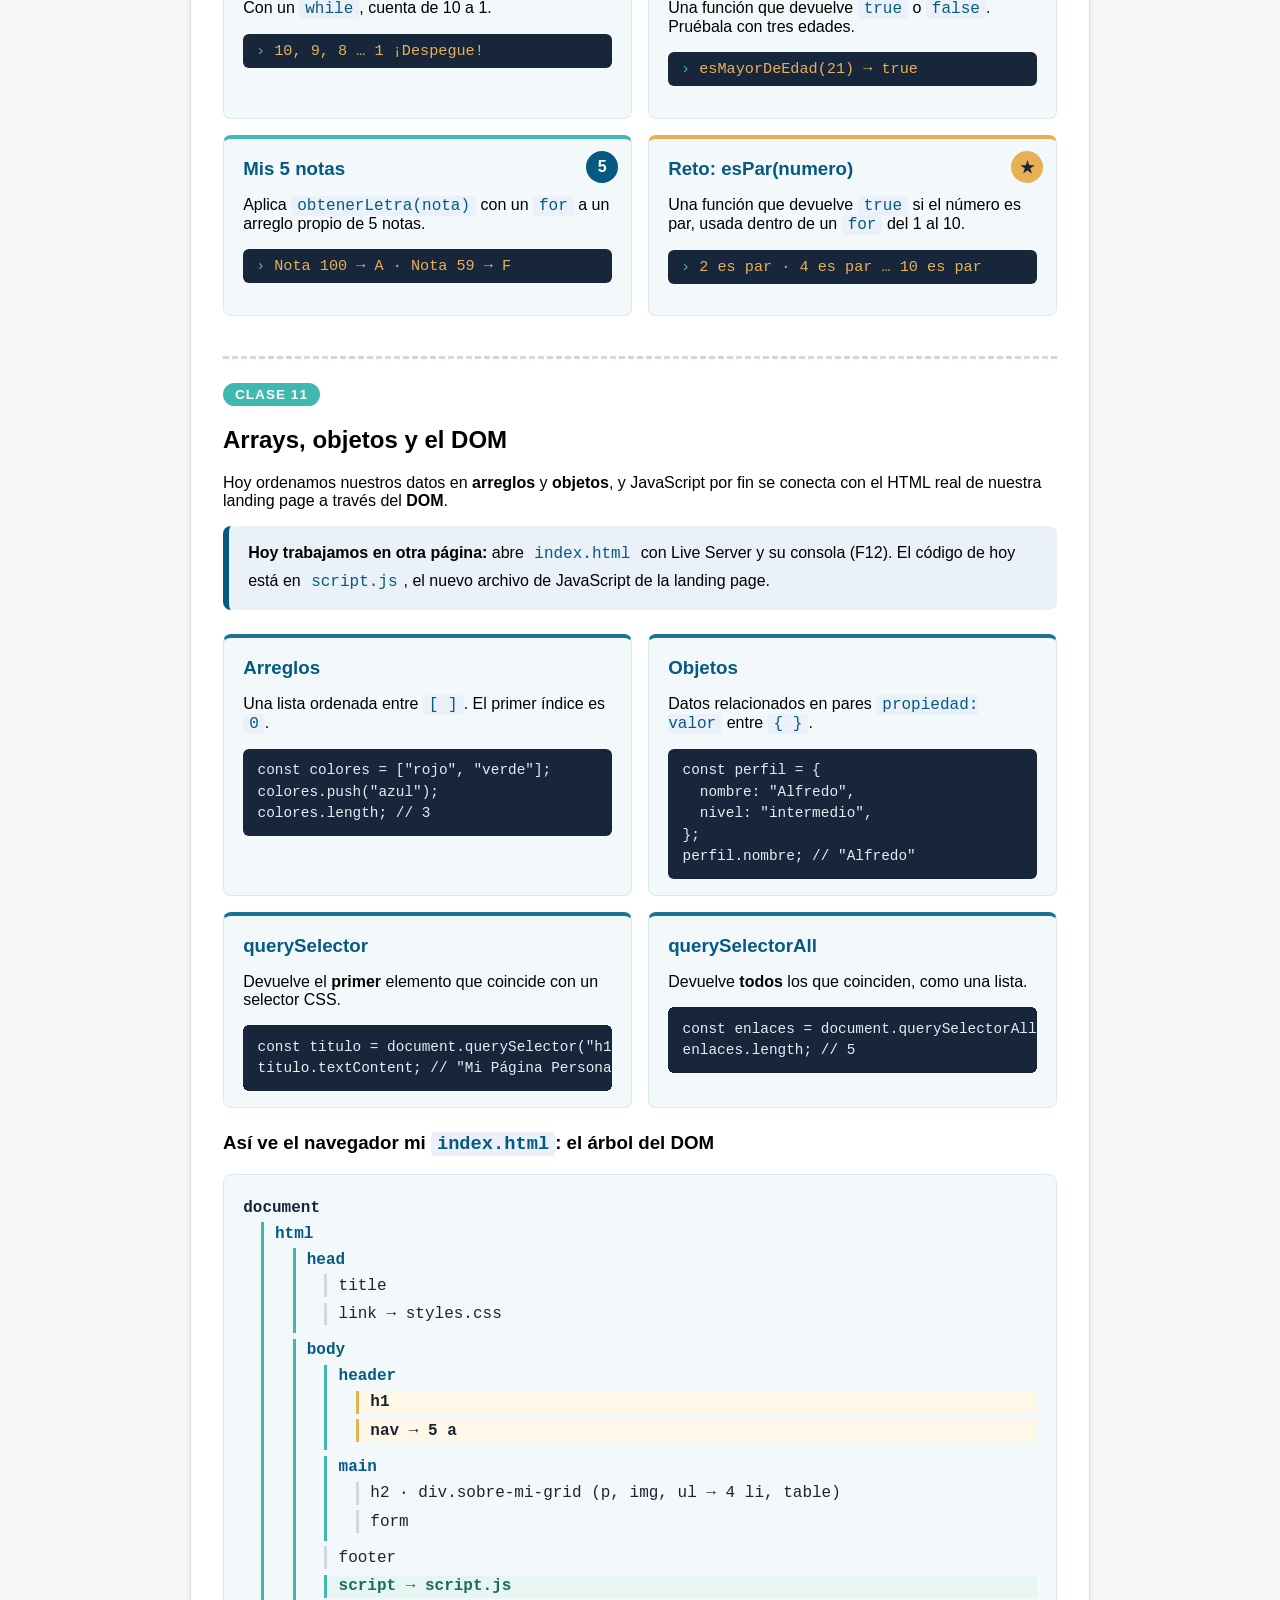
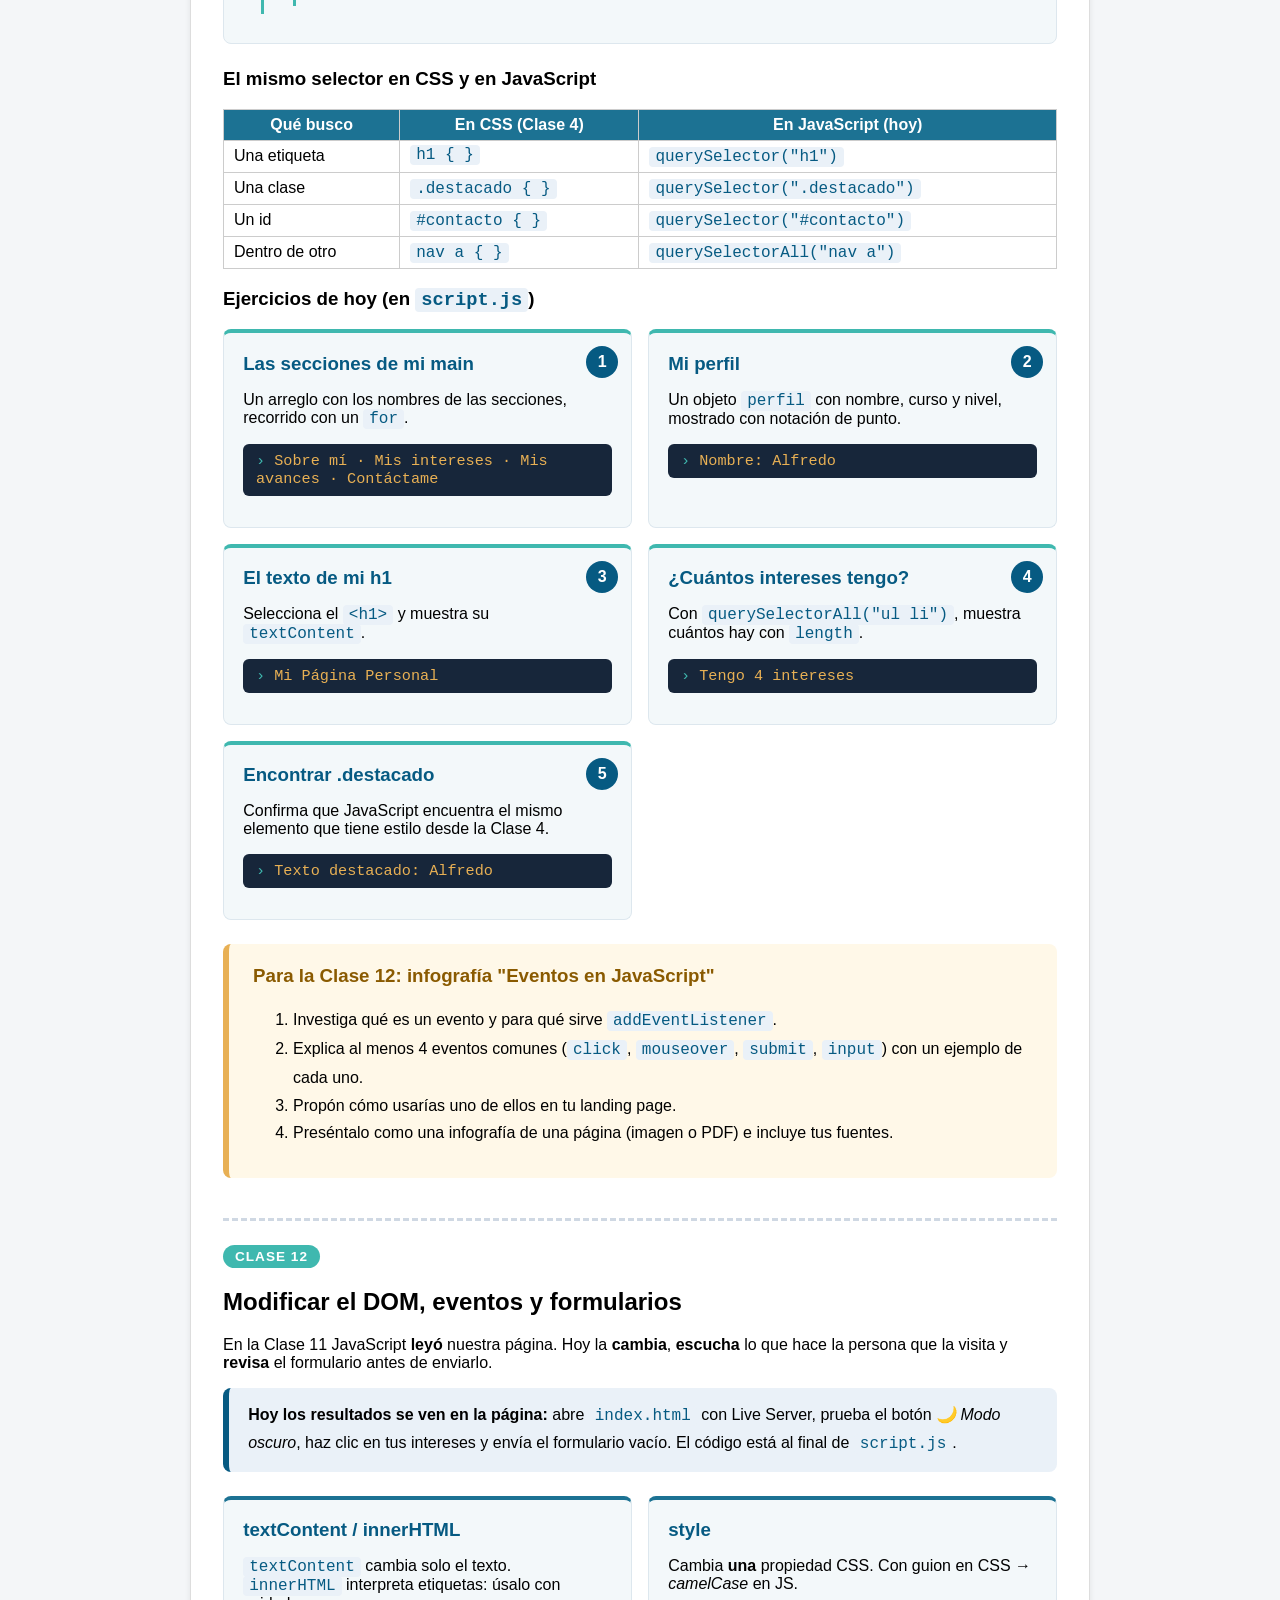
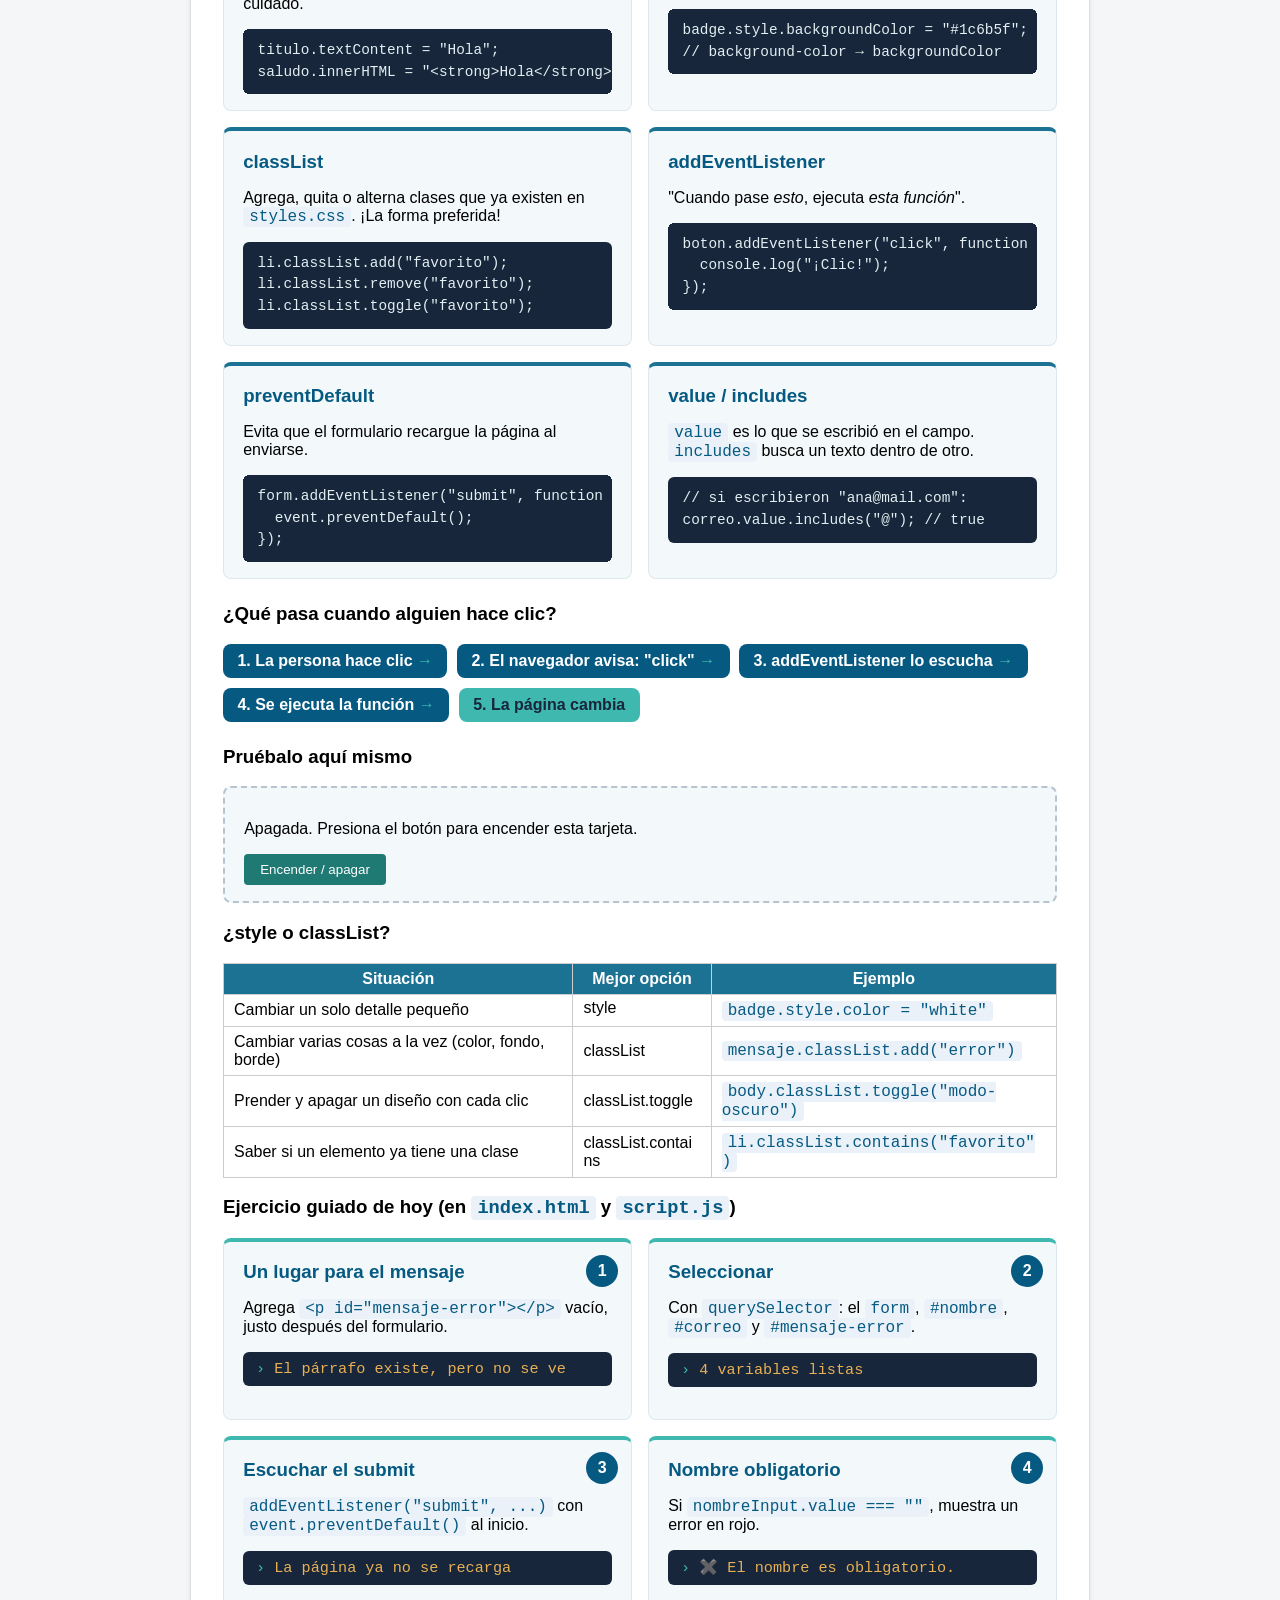
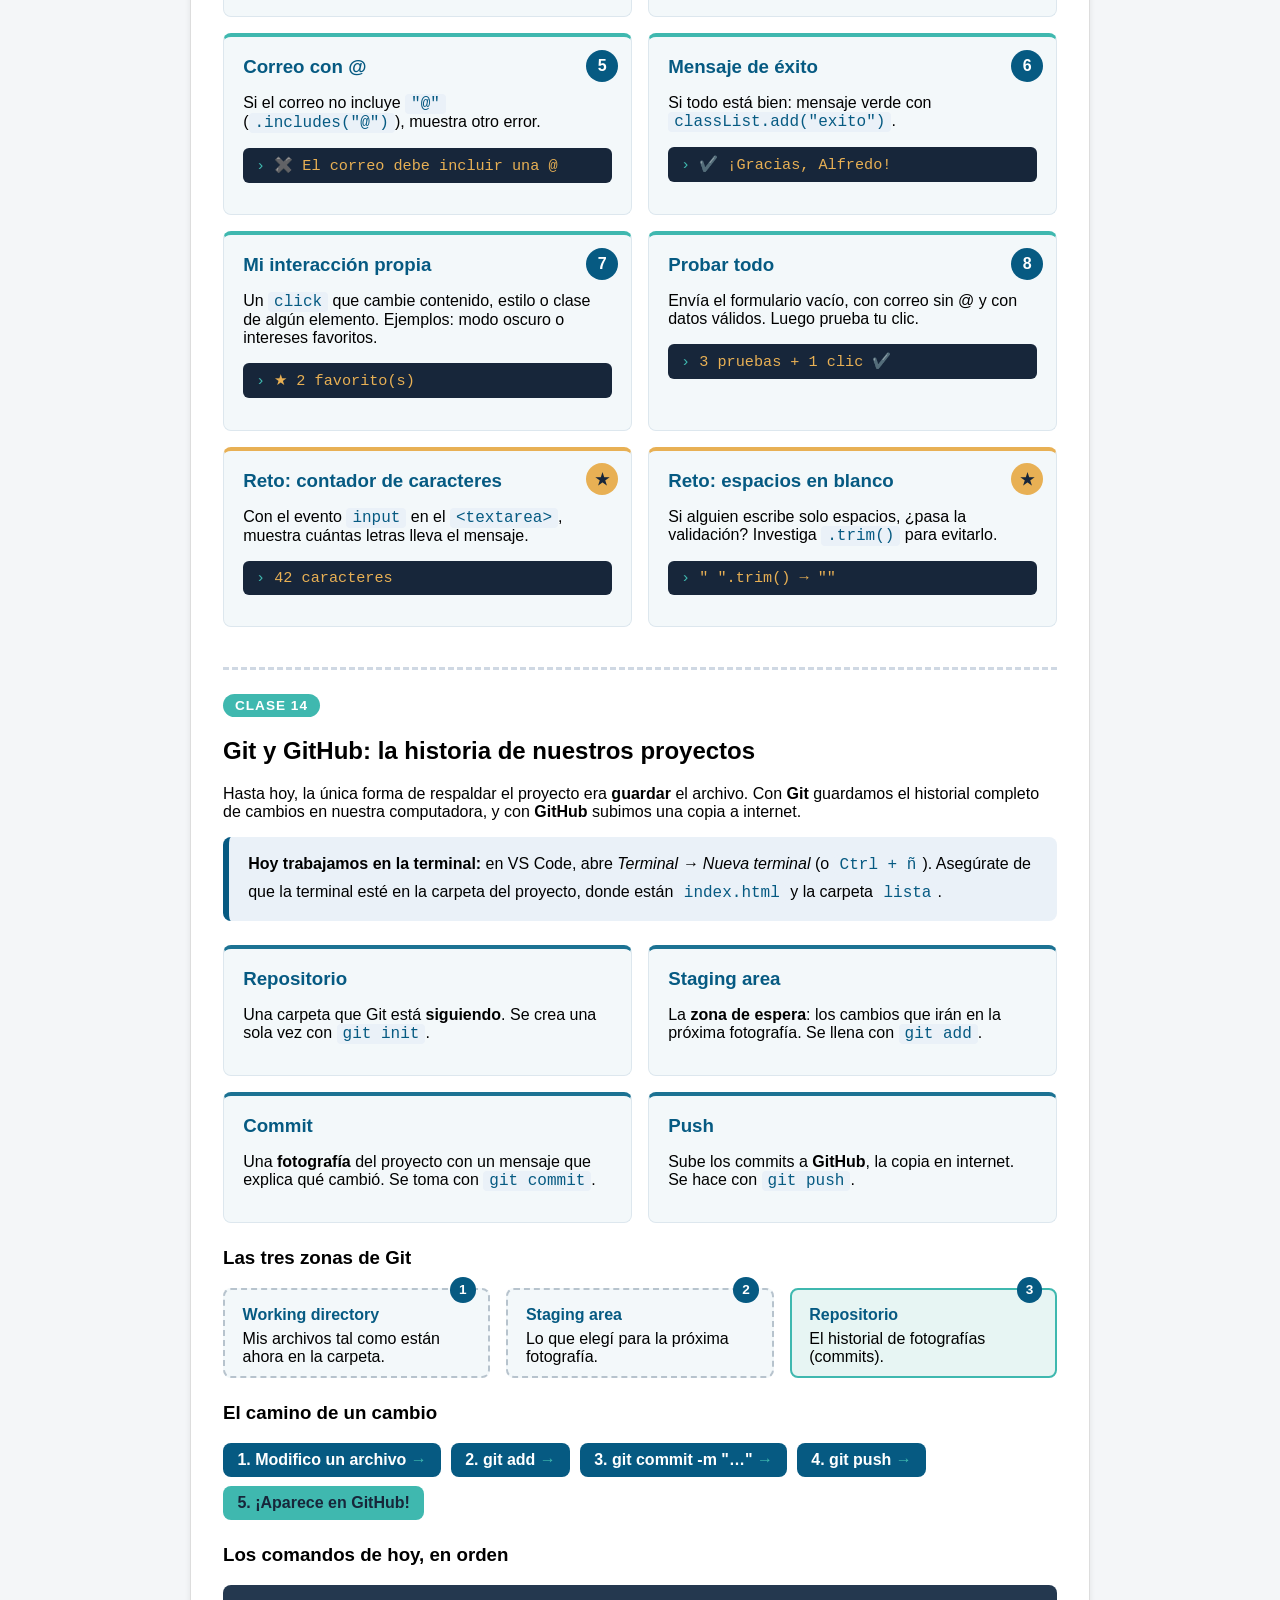
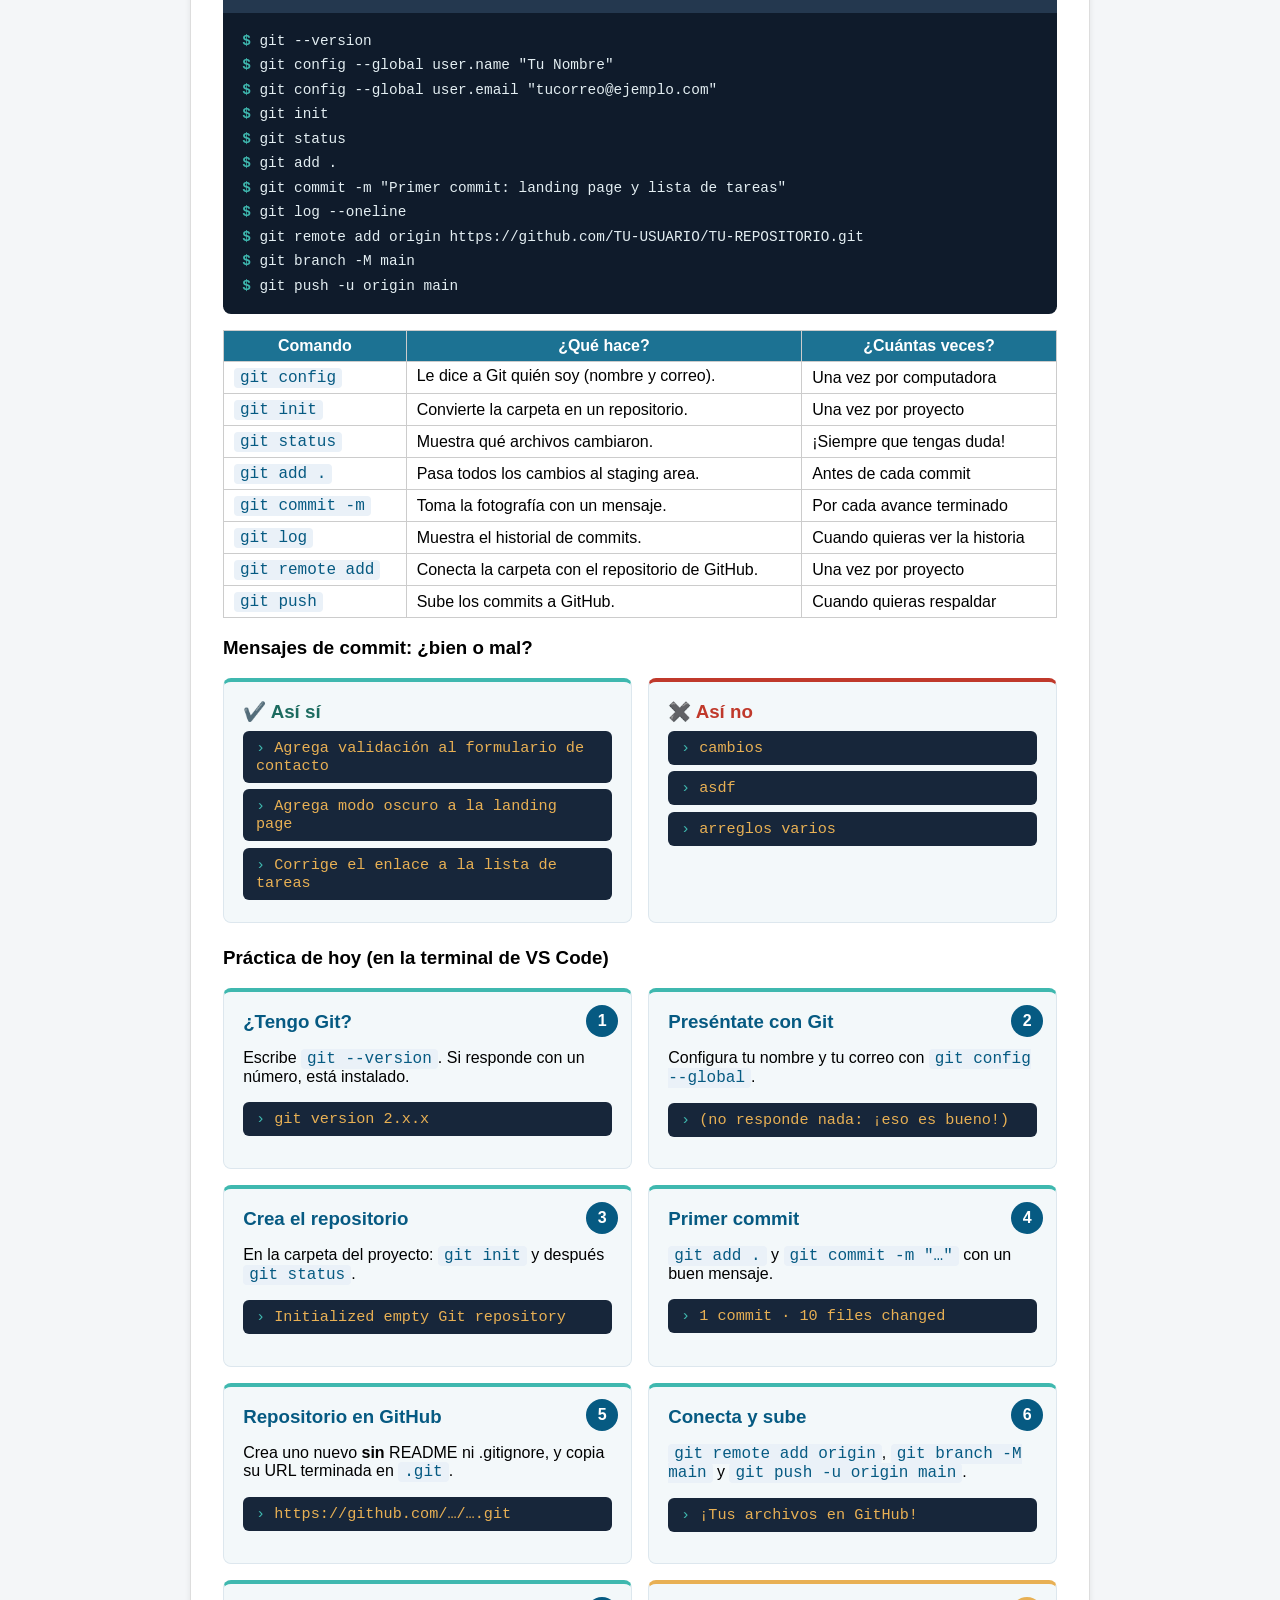
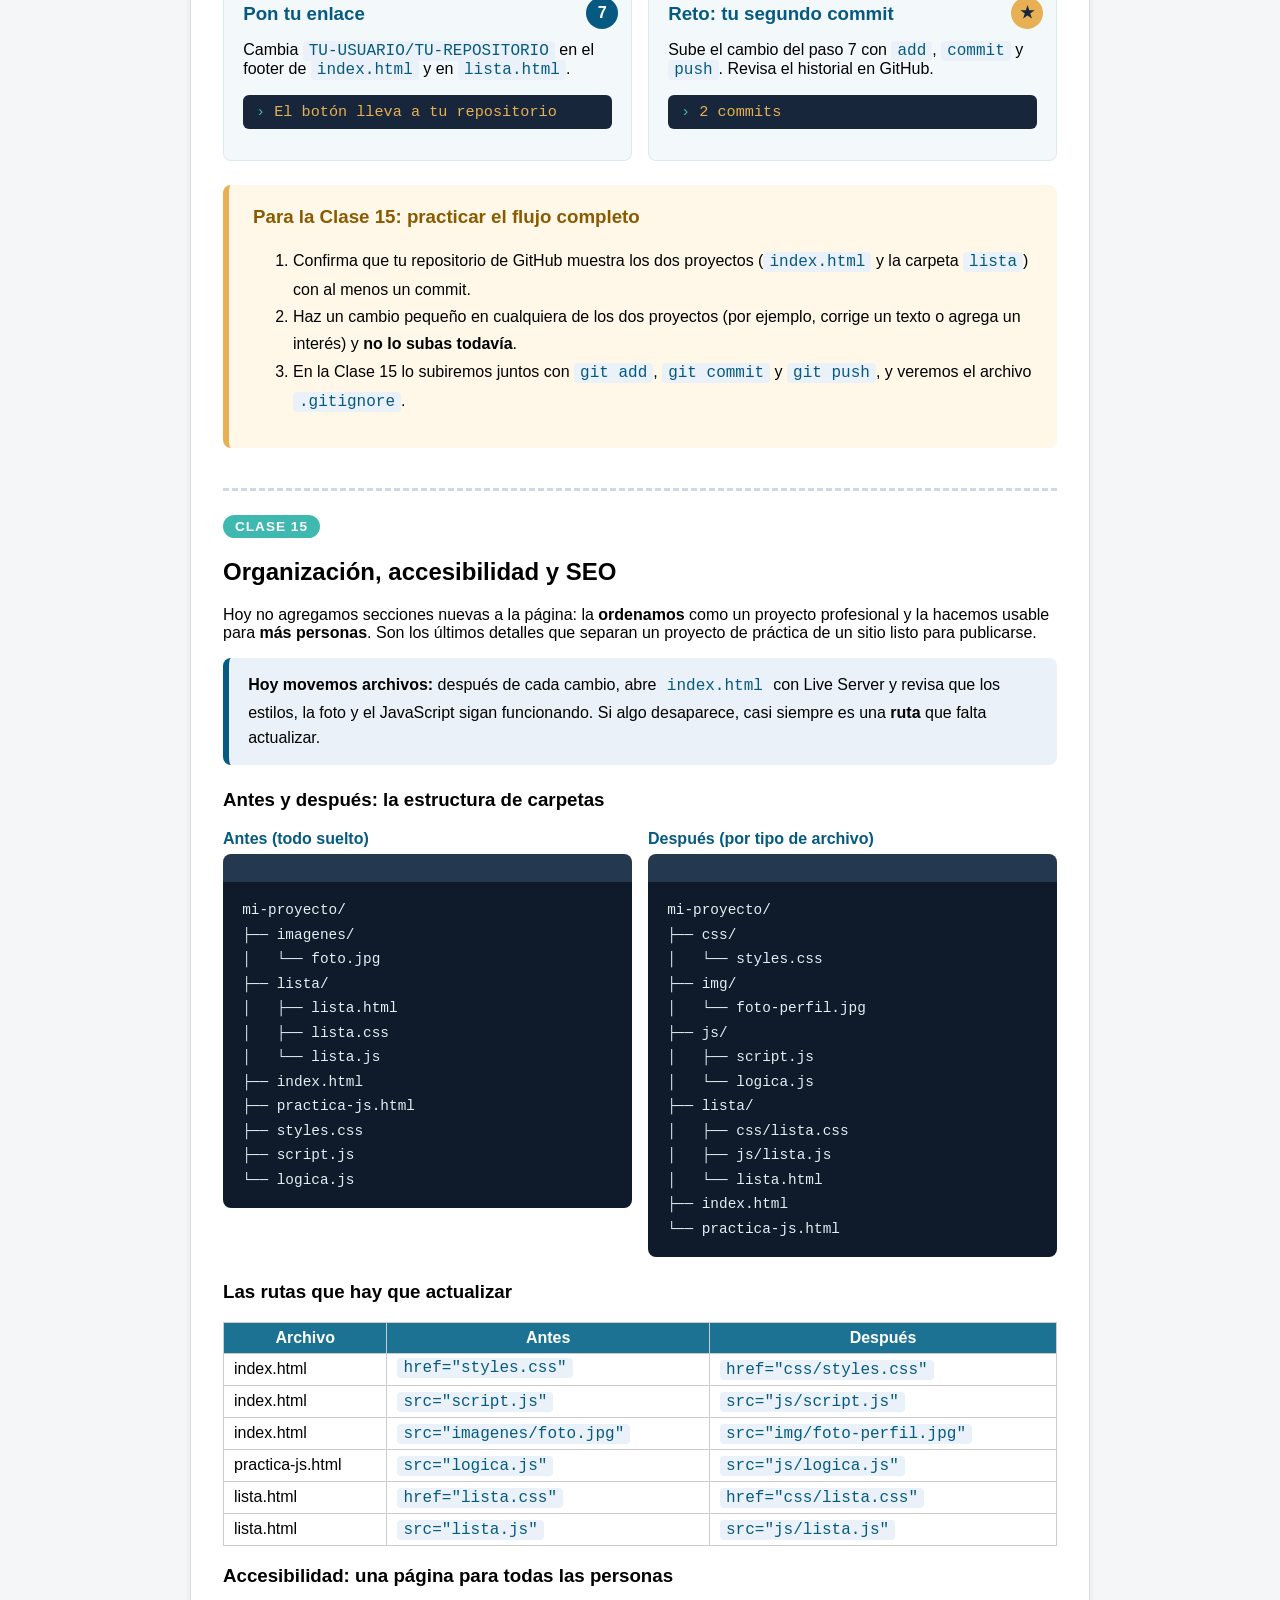
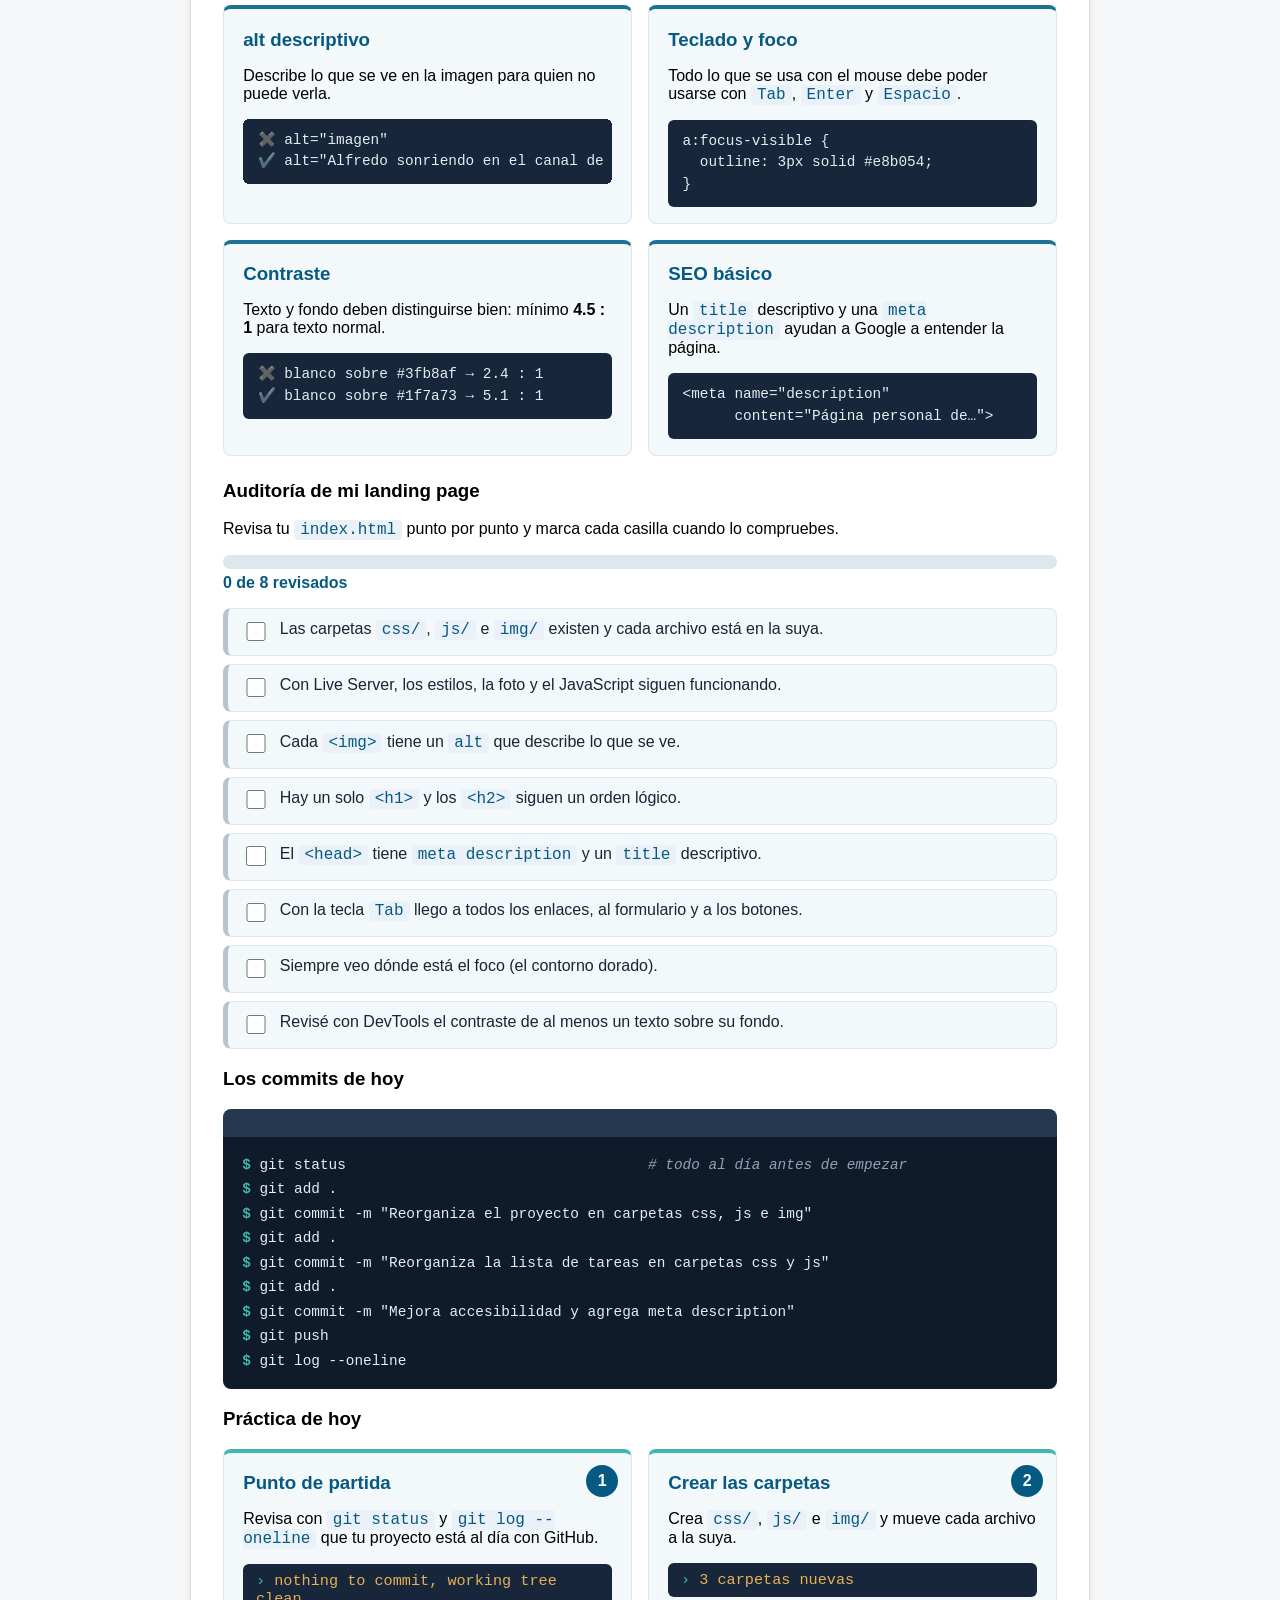
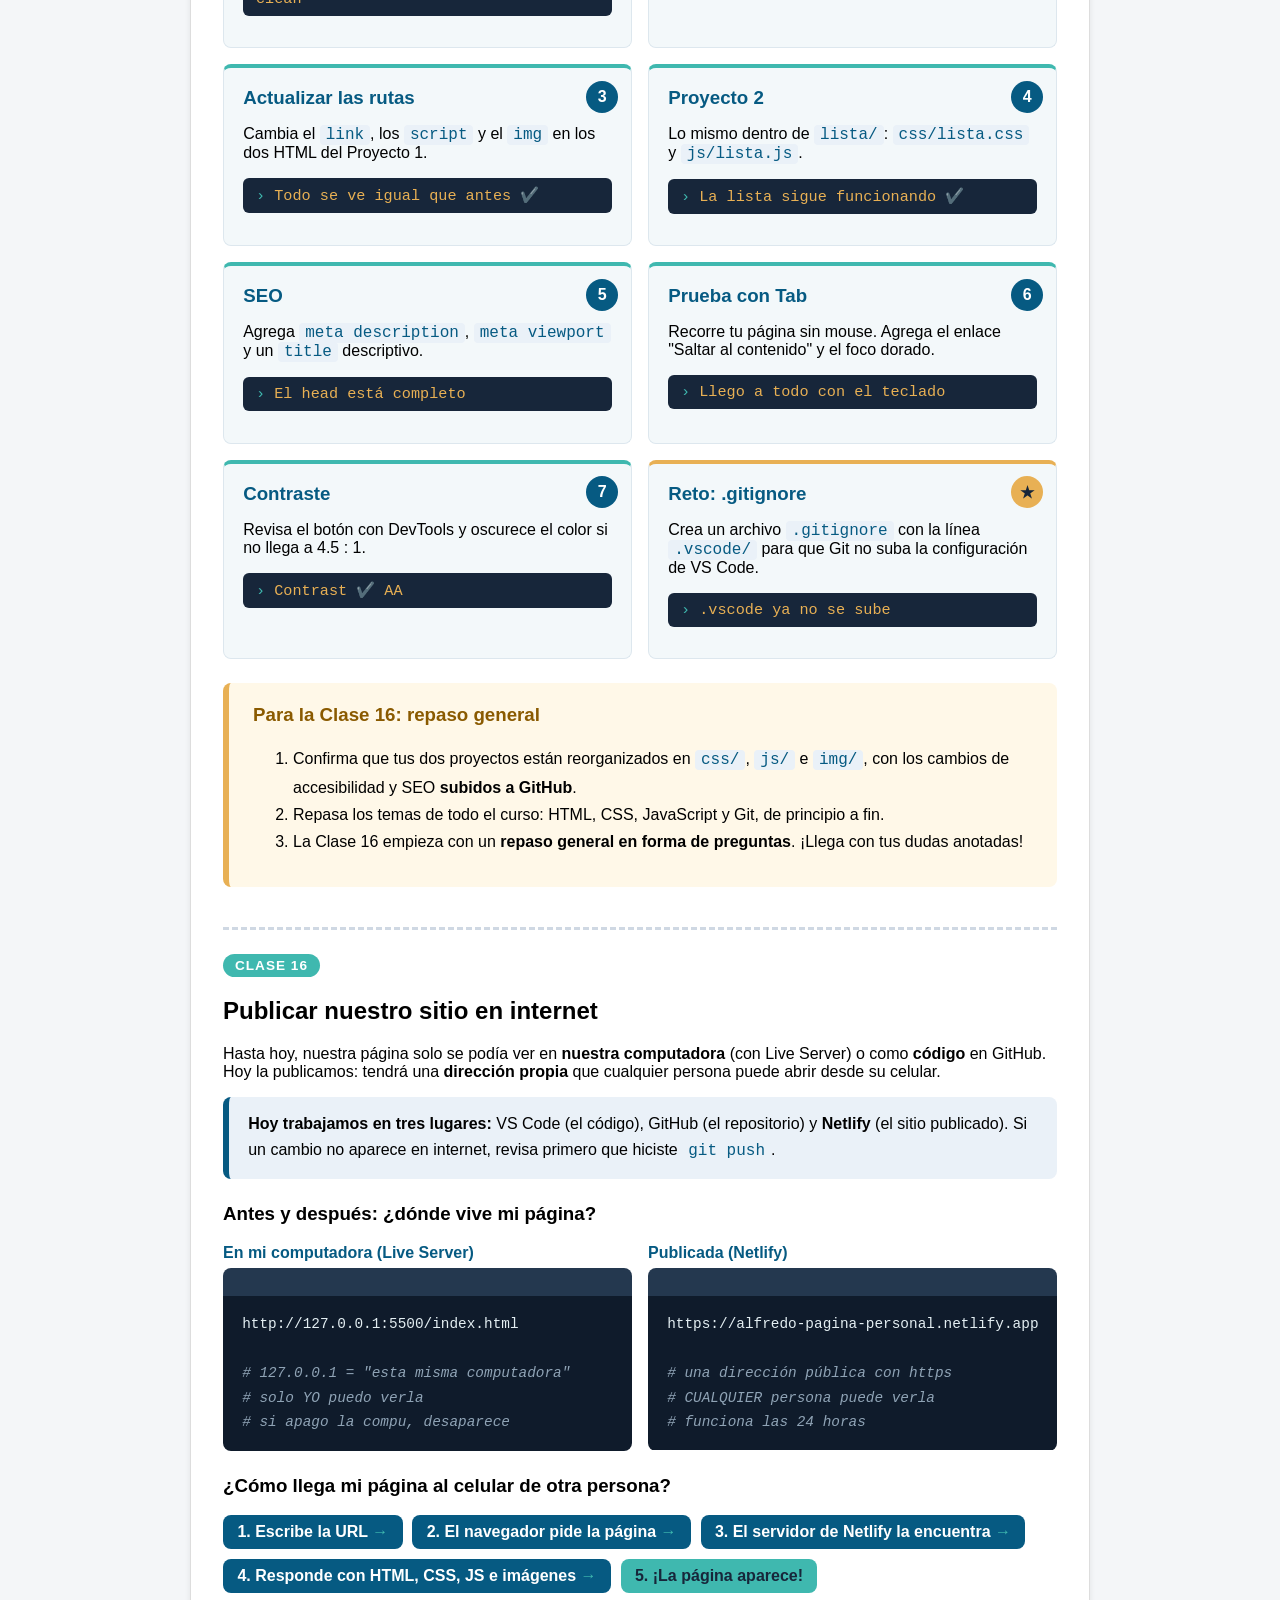
==== commit c5cbfd17: "correción de enlace página alfredo y lista de tareas desde landing page" ====
--- a/practica-js.html
+++ b/practica-js.html
@@ -192,9 +192,9 @@
         <h3>Un for puede recorrer mis intereses</h3>
         <ul>
           <li>Programación</li>
-          <li>Diseño</li>
+          <li>Natación</li>
           <li>Videojuegos</li>
-          <li>Musica</li>
+          <li>Música</li>
         </ul>
  
         <h3>Ejercicios de hoy</h3>
@@ -957,7 +957,7 @@
           </div>
           <div>
             <h4>Publicada (Netlify)</h4>
-<pre class="terminal">https://alfredo-chay-pagina-personal.netlify.app
+<pre class="terminal">https://alfredo-pagina-personal.netlify.app
  
 <span class="comentario-term"># una dirección pública con https</span>
 <span class="comentario-term"># CUALQUIER persona puede verla</span>
--- a/css/styles.css
+++ b/css/styles.css
@@ -0,0 +1,1744 @@
+/* ===================================================
+   CLASE 4: PRIMEROS ESTILOS
+   =================================================== */
+
+body {
+  font-family: Arial, sans-serif;
+  background-color: #f4f6f8;
+  max-width: 900px;
+  margin: 0 auto;
+  display: grid;                 
+  grid-template-areas:            
+    "header"
+    "main"
+    "footer";
+}
+
+h1 {
+  color: #065a82;
+  font-size: 40px;
+}
+
+.destacado {
+  color: #c0392b;
+  font-weight: bold;
+}
+
+
+/* ===================================================
+   EXTRA: HEADER CON COLOR DE FONDO
+   =================================================== */
+
+header {
+  background-color: #065a82;
+  text-align: center;
+  padding: 1.5rem 1rem;
+  grid-area: header;    
+}
+
+header h1,
+header nav a {
+  color: white;
+}
+
+header nav {
+  display: flex;
+  justify-content: center;
+  gap: 0.5rem;
+}
+
+header nav a {
+  text-decoration: none;
+  font-weight: bold;
+  padding: 0.5rem 1rem;
+  border-radius: 6px;     
+  transition: background-color 0.3s ease; 
+}
+
+header nav a:hover {
+  background-color: rgba(255, 255, 255, 0.2);
+}
+
+
+/* ===================================================
+   EXTRA: TABLA
+   =================================================== */
+
+th {
+  background-color: #1c7293;
+  color: white;
+}
+
+td, th {
+  border: 1px solid #cccccc;
+  padding: 6px 10px;
+}
+
+table {
+  border-collapse: collapse;
+  margin: 1rem 0;
+  width: 100%;   
+}
+
+tbody td:nth-child(2) {
+  display: inline-block;
+  background-color: #eaf1f8;
+  color: #1c6b5f;
+  padding: 4px 10px;
+  border-radius: 999px;
+}
+
+tbody tr:first-child td:nth-child(2) {
+  position: relative;
+  top: -2px;
+}
+
+
+/* ===================================================
+   EXTRA: FORMULARIO
+   =================================================== */
+
+input, textarea, select {
+  border: 1px solid #999999;
+  padding: 6px;
+  max-width: 100%;
+  border-radius: 4px;                       
+  transition: border-color 0.3s ease;
+}
+
+input:focus, textarea:focus, select:focus {
+  border-color: #1c7293;
+  outline: none;
+}
+
+/* CAMBIO DE HOY (Clase 15) · ACCESIBILIDAD (contraste): el turquesa
+   #3fb8af con letras blancas tenía un contraste de 2.4 : 1, y lo mínimo
+   recomendado para texto normal es 4.5 : 1. Lo cambiamos por un turquesa
+   más oscuro (#1f7a73, contraste 5.1 : 1). Sigue siendo "nuestro" color,
+   pero ahora se lee bien. */
+button {
+  background-color: #1f7a73;
+  color: white;
+  border: none;
+  padding: 8px 16px;
+   border-radius: 4px;                               
+  cursor: pointer;                                  
+  transition: background-color 0.3s ease, transform 0.2s ease;
+}
+
+button:hover {
+  background-color: #185f59;   /* CAMBIO DE HOY (Clase 15): hover un poco más oscuro que el nuevo color */
+  transform: scale(1.05);
+}
+ 
+button:focus {
+  background-color: #185f59;   /* CAMBIO DE HOY (Clase 15): igual que el hover */
+  outline: 3px solid #1c7293;
+  outline-offset: 2px;
+}
+
+form {
+  margin-top: 1rem;
+}
+
+form p:last-of-type {
+  display: flex;
+  gap: 0.75rem;
+}
+
+
+/* ===================================================
+   CLASE 5: BOX MODEL
+   =================================================== */
+
+main {
+  background-color: white;
+  padding: 2rem;
+  margin: 1.5rem 0;
+  border: 1px solid #dddddd;
+  grid-area: main;
+  box-shadow: 0 2px 6px rgba(0, 0, 0, 0.08);        
+  transition: transform 0.2s ease, box-shadow 0.2s ease;
+}
+
+main:hover {
+  transform: translateY(-4px);
+  box-shadow: 0 8px 16px rgba(0, 0, 0, 0.12);
+}
+
+img {
+  border: 4px solid #3fb8af;
+  border-radius: 8px;
+  margin: 1rem 0;
+  max-width: 100%;
+}
+
+
+/* ===================================================
+   CLASE 6: DISPLAY, POSITION Y FLEXBOX
+   =================================================== */
+
+ul {
+  display: flex;
+  flex-wrap: wrap;
+  gap: 0.6rem;
+  list-style: none;
+  padding: 0;
+  margin: 1rem 0;
+}
+
+ul li {
+  background-color: #eaf1f8;
+  color: #065a82;
+  font-weight: bold;
+  padding: 0.4rem 0.9rem;
+  border-radius: 999px;
+  border: 1px solid #cfd8e3;
+  transition: transform 0.2s ease, background-color 0.2s ease;
+}
+
+ul li:hover {
+  transform: scale(1.08);
+  background-color: #d6e6f5;
+}
+
+
+/* ===================================================
+   CLASE 7: CSS GRID Y DISEÑO RESPONSIVE
+   =================================================== */
+
+footer {
+  grid-area: footer;
+  text-align: center;
+  padding: 1.5rem 1rem;
+  color: #5b6b76;
+}
+
+.sobre-mi-grid {
+  display: block;
+}
+
+@media (min-width: 768px) {
+  .sobre-mi-grid {
+    display: grid;
+    grid-template-columns: 2fr 1fr;
+    column-gap: 1.5rem;
+    grid-template-areas:
+      "texto       foto"
+      "intereses-h foto"
+      "intereses-l foto"
+      "avances-h   foto"
+      "avances-t   foto";
+  }
+
+  .sobre-mi-grid > p             { grid-area: texto; }
+  .sobre-mi-grid > h2#intereses  { grid-area: intereses-h; }
+  .sobre-mi-grid > ul            { grid-area: intereses-l; }
+  .sobre-mi-grid > h2#avances    { grid-area: avances-h; }
+  .sobre-mi-grid > table         { grid-area: avances-t; }
+
+  .sobre-mi-grid > img {
+    grid-area: foto;    
+    align-self: start;   
+    margin: 0;             
+  }
+}
+
+/* ===================================================
+   CLASE 8: PROYECTO 1 — TRANSICIONES Y ANIMACIONES
+   =================================================== */
+ 
+@keyframes aparecer {
+  from {
+    opacity: 0;
+    transform: translateY(-10px);
+  }
+  to {
+    opacity: 1;
+    transform: translateY(0);
+  }
+}
+ 
+header {
+  animation: aparecer 0.6s ease-out;
+}
+
+/* ===================================================
+   CLASE 9: INTRODUCCIÓN A JAVASCRIPT
+   Hoy JavaScript vive en logica.js y muestra todo en la
+   consola. Estas reglas solo dan estilo a la página nueva
+   practica-js.html, que comparte esta misma hoja de estilos
+   con index.html. Ninguna regla de esta sección cambia cómo
+   se ve la landing page, salvo el ajuste del nav (abajo).
+   =================================================== */
+ 
+/* CAMBIO DE HOY (Clase 9): el nav ahora tiene 5 enlaces (agregamos
+   "Laboratorio JS"). flex-wrap: wrap deja que los enlaces bajen a
+   una segunda línea en pantallas angostas, en vez de apretarse. Es
+   la misma propiedad que ya usamos en los chips de intereses. */
+header nav {
+  flex-wrap: wrap;
+}
+ 
+/* CAMBIO DE HOY (Clase 9): <code> marca nombres de código dentro del
+   texto (let, const, logica.js...). Fuente monoespaciada, como en el
+   editor, y un fondo suave con los colores de la página. */
+code {
+  font-family: "Courier New", monospace;
+  background-color: #eaf1f8;
+  color: #065a82;
+  padding: 1px 6px;
+  border-radius: 4px;
+}
+ 
+/* CAMBIO DE HOY (Clase 9): recuadro de bienvenida del laboratorio.
+   border-left grueso + fondo claro = el mismo estilo de "nota
+   destacada" que usamos en las presentaciones. */
+.lab-intro {
+  background-color: #f3f8fa;
+  border-left: 6px solid #3fb8af;
+  padding: 1rem 1.5rem;
+  border-radius: 8px;
+  margin-bottom: 1.5rem;
+}
+ 
+.lab-intro h2 {
+  margin-top: 0.5rem;
+  color: #065a82;
+}
+ 
+/* CAMBIO DE HOY (Clase 9): la caja "Cómo ver los resultados" imita una
+   consola: fondo oscuro y texto claro (el mismo azul oscuro de los
+   bloques de código de las presentaciones). */
+.consola-tip {
+  background-color: #17263a;
+  color: #e3eef2;
+  padding: 1rem 1.5rem;
+  border-radius: 8px;
+  margin-bottom: 1.5rem;
+}
+ 
+.consola-tip h2 {
+  color: #3fb8af;
+  margin-top: 0.5rem;
+}
+ 
+.consola-tip ol {
+  line-height: 1.8;
+}
+ 
+.consola-tip code {
+  background-color: #24384f;
+  color: #e8b054;
+}
+ 
+/* CAMBIO DE HOY (Clase 9): tarjetas en Grid (Clase 7). Mobile-first:
+   una columna por defecto; dos columnas desde 768px. */
+.lab-grid {
+  display: grid;
+  grid-template-columns: 1fr;
+  gap: 1rem;
+  margin: 1rem 0 1.5rem;
+}
+ 
+@media (min-width: 768px) {
+  .lab-grid {
+    grid-template-columns: 1fr 1fr;
+  }
+}
+ 
+/* CAMBIO DE HOY (Clase 9): cada tarjeta reutiliza la idea de
+   "elevación" de la Clase 8: transition + translateY en :hover. */
+.tarjeta-js {
+  background-color: #f3f8fa;
+  border: 1px solid #dde7ee;
+  border-top: 4px solid #1c7293;
+  border-radius: 8px;
+  padding: 1rem 1.2rem;
+  transition: transform 0.2s ease, box-shadow 0.2s ease;
+}
+ 
+.tarjeta-js:hover {
+  transform: translateY(-3px);
+  box-shadow: 0 6px 14px rgba(0, 0, 0, 0.08);
+}
+ 
+.tarjeta-js h3 {
+  margin: 0.2rem 0 0.5rem;
+  color: #065a82;
+}
+ 
+/* CAMBIO DE HOY (Clase 9): en los ejercicios, el número va en un
+   círculo. position: relative en la tarjeta + position: absolute en
+   .num (Clase 6) colocan el círculo en la esquina superior derecha. */
+.ejercicio {
+  position: relative;
+  border-top-color: #3fb8af;
+}
+ 
+.ejercicio .num {
+  position: absolute;
+  top: 0.8rem;
+  right: 0.8rem;
+  width: 2rem;
+  height: 2rem;
+  border-radius: 50%;
+  background-color: #065a82;
+  color: white;
+  font-weight: bold;
+  display: flex;
+  align-items: center;
+  justify-content: center;
+}
+ 
+/* CAMBIO DE HOY (Clase 9): "resultado esperado" con aspecto de línea
+   de consola. El ::before agrega el símbolo › antes del texto sin
+   tener que escribirlo en el HTML. */
+.salida {
+  font-family: "Courier New", monospace;
+  background-color: #17263a;
+  color: #e8b054;
+  padding: 0.5rem 0.8rem;
+  border-radius: 6px;
+  font-size: 0.95rem;
+}
+ 
+.salida::before {
+  content: "› ";
+  color: #3fb8af;
+}
+
+/* ===================================================
+   CLASE 10: LOOPS Y FUNCIONES
+   Estas reglas solo dan estilo a la sección nueva del
+   laboratorio (practica-js.html, id="clase10"). La landing
+   page (index.html) no cambia hoy.
+   =================================================== */
+ 
+/* CAMBIO DE HOY (Clase 10): separa visualmente la sección de hoy de la
+   de la Clase 9: una línea punteada arriba y espacio extra (box model,
+   Clase 5). */
+.clase-nueva {
+  margin-top: 2.5rem;
+  padding-top: 1.5rem;
+  border-top: 3px dashed #cfd8e3;
+}
+ 
+/* CAMBIO DE HOY (Clase 10): "pastilla" con el número de clase. Es
+   inline-block (Clase 6): se queda en su línea como un texto, pero
+   acepta padding como una caja. */
+.etiqueta-clase {
+  display: inline-block;
+  background-color: #3fb8af;
+  color: white;
+  font-weight: bold;
+  font-size: 0.85rem;
+  letter-spacing: 1px;
+  text-transform: uppercase;
+  padding: 4px 12px;
+  border-radius: 999px;
+}
+ 
+/* CAMBIO DE HOY (Clase 10): bloques de código dentro de las tarjetas.
+   <pre> respeta espacios y saltos de línea; overflow-x: auto agrega
+   una barra para desplazarse si una línea no cabe en el celular, en
+   vez de desbordar la tarjeta (responsive, Clase 7). */
+.mini-codigo {
+  font-family: "Courier New", monospace;
+  background-color: #17263a;
+  color: #e3eef2;
+  padding: 0.7rem 0.9rem;
+  border-radius: 6px;
+  font-size: 0.9rem;
+  line-height: 1.5;
+  overflow-x: auto;
+  margin: 0.6rem 0 0;
+}
+ 
+/* CAMBIO DE HOY (Clase 10): un detalle de Grid (Clase 7). Por defecto,
+   un elemento dentro de un grid NO se encoge más que su contenido más
+   ancho; como .mini-codigo tiene líneas largas que no se cortan, en el
+   celular empujaba la tarjeta y toda la página quedaba más ancha que la
+   pantalla. min-width: 0 le permite encogerse, y entonces el
+   overflow-x: auto de .mini-codigo hace su trabajo. */
+.lab-grid > .tarjeta-js {
+  min-width: 0;
+}
+ 
+/* CAMBIO DE HOY (Clase 10): las vueltas del for, dibujadas como una fila
+   de fichas con Flexbox (Clase 6). flex-wrap hace que bajen de línea en
+   pantallas angostas. */
+.vueltas {
+  display: flex;
+  flex-wrap: wrap;
+  gap: 0.5rem;
+  margin: 0.8rem 0 1.5rem;
+}
+ 
+.vueltas span {
+  font-family: "Courier New", monospace;
+  font-weight: bold;
+  background-color: #065a82;
+  color: white;
+  padding: 0.45rem 0.8rem;
+  border-radius: 6px;
+}
+ 
+/* La última ficha (la condición ya es false) va en gris y con borde
+   punteado: es la vuelta que NO se ejecuta. */
+.vueltas span.fin {
+  background-color: #eef1f4;
+  color: #5b6b76;
+  border: 2px dashed #b7c3cd;
+}
+ 
+/* CAMBIO DE HOY (Clase 10): el reto opcional usa la misma tarjeta de
+   .ejercicio, pero en dorado para que se note que es un extra. */
+.ejercicio.reto {
+  border-top-color: #e8b054;
+}
+ 
+.ejercicio.reto .num {
+  background-color: #e8b054;
+  color: #17263a;
+}
+ 
+/* CAMBIO DE HOY (Clase 10): recuadro de la tarea para la próxima clase,
+   con el mismo estilo de "nota destacada" que .lab-intro, pero dorado. */
+.tarea-clase {
+  background-color: #fff8e8;
+  border-left: 6px solid #e8b054;
+  padding: 1rem 1.5rem;
+  border-radius: 8px;
+  margin-top: 1.5rem;
+}
+ 
+.tarea-clase h3 {
+  margin-top: 0.3rem;
+  color: #8a5a00;
+}
+ 
+.tarea-clase ol {
+  line-height: 1.7;
+}
+
+
+/* ===================================================
+   CLASE 11: ARRAYS, OBJETOS E INTRODUCCIÓN AL DOM
+   Hoy la landing page (index.html) se conecta a su propio
+   archivo de JavaScript, script.js. Aquí solo hay estilos:
+   el distintivo del footer y la sección nueva del
+   laboratorio (practica-js.html, id="clase11").
+   =================================================== */
+ 
+/* CAMBIO DE HOY (Clase 11): distintivo en el footer de index.html que
+   recuerda que la página ya tiene JavaScript. inline-block (Clase 6)
+   para que el fondo solo ocupe lo que mide el texto. */
+.badge-js {
+  display: inline-block;
+  background-color: #17263a;
+  color: #e8b054;
+  font-family: "Courier New", monospace;
+  font-size: 0.85rem;
+  font-weight: bold;
+  padding: 0.35rem 0.9rem;
+  border-radius: 999px;
+  margin-top: 0.3rem;
+}
+ 
+/* CAMBIO DE HOY (Clase 11): recuadro de aviso en el laboratorio. Mismo
+   estilo de "nota destacada" de .lab-intro, pero en azul. */
+.aviso-hoy {
+  background-color: #eaf1f8;
+  border-left: 6px solid #065a82;
+  padding: 0.9rem 1.2rem;
+  border-radius: 8px;
+  margin: 1rem 0 1.5rem;
+  line-height: 1.6;
+}
+ 
+/* CAMBIO DE HOY (Clase 11): el árbol del DOM, dibujado con cajas
+   anidadas. Cada .nodo tiene un borde a la izquierda y un margen
+   (box model, Clase 5): cuanto más adentro está, más a la derecha se
+   ve, igual que la sangría del HTML. */
+.arbol {
+  background-color: #f3f8fa;
+  border: 1px solid #dde7ee;
+  border-radius: 8px;
+  padding: 1rem 1.2rem;
+  margin: 0.8rem 0 1.5rem;
+  overflow-x: auto;   /* en el celular, si no cabe, se desplaza dentro de su caja */
+}
+ 
+.nodo {
+  font-family: "Courier New", monospace;
+  font-weight: bold;
+  color: #065a82;
+  border-left: 3px solid #3fb8af;
+  margin: 0.35rem 0 0.35rem 1.1rem;
+  padding: 0.15rem 0 0.15rem 0.7rem;
+}
+ 
+/* La raíz (document) no lleva sangría ni borde. */
+.nodo.raiz {
+  margin-left: 0;
+  border-left: none;
+  padding-left: 0;
+  color: #17263a;
+}
+ 
+/* Las hojas (nodos sin hijos dibujados) en un tono más suave. */
+.nodo.hoja {
+  font-weight: normal;
+  color: #1a2433;
+  border-left-color: #cfd8e3;
+}
+ 
+/* Los elementos que vamos a seleccionar hoy (h1 y nav). */
+.nodo.marcado {
+  background-color: #fff8e8;
+  border-left-color: #e8b054;
+  font-weight: bold;
+}
+ 
+/* El <script> nuevo de hoy. */
+.nodo.nuevo {
+  background-color: #e7f5f3;
+  border-left-color: #3fb8af;
+  color: #1c6b5f;
+  font-weight: bold;
+}
+ 
+/* CAMBIO DE HOY (Clase 11): desde la Clase 5, la 2.ª columna de TODAS
+   las tablas se ve como "pastilla" (tbody td:nth-child(2)). En esta
+   tabla no la queremos, así que la regresamos a una celda normal. Como
+   ".tabla-selectores tbody td:nth-child(2)" es más específico (tiene
+   una clase), le gana a la regla general. */
+.tabla-selectores tbody td:nth-child(2) {
+  display: table-cell;
+  background-color: transparent;
+  color: inherit;
+  padding: 6px 10px;
+  border-radius: 0;
+  position: static;
+}
+ 
+/* CAMBIO DE HOY (Clase 11): las celdas de esta tabla tienen código largo
+   y sin espacios, como querySelector(".destacado"). Una tabla no se
+   encoge más que su palabra más larga, y en el celular empujaba toda la
+   página. overflow-wrap: anywhere permite cortar esas palabras largas
+   en cualquier punto para que la tabla quepa en la pantalla. */
+.tabla-selectores td {
+  overflow-wrap: anywhere;
+}
+
+/* ===================================================
+   CLASE 12: MODIFICAR EL DOM, EVENTOS Y FORMULARIOS
+   Estas clases NO se usan solas: JavaScript (script.js) se
+   las pone o se las quita a los elementos con classList.
+   Así el "cómo se ve" sigue viviendo en el CSS y JavaScript
+   solo decide "cuándo" (buena práctica de hoy).
+   =================================================== */
+ 
+/* CAMBIO DE HOY (Clase 12): el botón de modo oscuro del header. Hereda
+   la regla general "button" de la Clase 6, pero aquí lo hacemos
+   transparente con borde para que combine con el azul del header. */
+.btn-tema {
+  margin-top: 0.9rem;
+  background-color: rgba(255, 255, 255, 0.15);
+  border: 1px solid rgba(255, 255, 255, 0.5);
+  font-weight: bold;
+  border-radius: 999px;
+}
+ 
+.btn-tema:hover,
+.btn-tema:focus {
+  background-color: rgba(255, 255, 255, 0.3);
+}
+ 
+/* CAMBIO DE HOY (Clase 12): transición suave del fondo y del color para
+   que el cambio a modo oscuro no sea un "golpe" (Clase 8). */
+body,
+main {
+  transition: background-color 0.4s ease, color 0.4s ease;
+}
+ 
+/* CAMBIO DE HOY (Clase 12): MODO OSCURO. Todas estas reglas empiezan con
+   body.modo-oscuro, o sea: solo se aplican cuando el <body> tiene la
+   clase "modo-oscuro". Esa clase la pone y la quita JavaScript con
+   document.body.classList.toggle("modo-oscuro"). */
+body.modo-oscuro {
+  background-color: #0f1b2b;
+  color: #e3eef2;
+}
+ 
+body.modo-oscuro main {
+  background-color: #17263a;
+  border-color: #24384f;
+  box-shadow: 0 2px 10px rgba(0, 0, 0, 0.4);
+}
+ 
+body.modo-oscuro h2 {
+  color: #3fb8af;
+}
+ 
+body.modo-oscuro .destacado {
+  color: #ff8a7a;   /* el rojo de la Clase 4, más claro para que se lea en fondo oscuro */
+}
+ 
+body.modo-oscuro td,
+body.modo-oscuro th {
+  border-color: #24384f;
+}
+ 
+body.modo-oscuro footer {
+  color: #9fb3c2;
+}
+ 
+body.modo-oscuro footer a {
+  color: #3fb8af;
+}
+ 
+/* CAMBIO DE HOY (Clase 12): el párrafo de saludo que llena JavaScript
+   con innerHTML. ":empty" significa "cuando no tiene nada adentro":
+   mientras JavaScript no escriba en él, no se ve ni ocupa espacio. */
+.saludo {
+  background-color: #e7f5f3;
+  color: #1c6b5f;
+  border-left: 6px solid #3fb8af;
+  padding: 0.8rem 1.1rem;
+  border-radius: 8px;
+  animation: aparecer 0.6s ease;   /* reutilizamos la animación de la Clase 8 */
+}
+ 
+.saludo:empty {
+  display: none;
+}
+ 
+/* CAMBIO DE HOY (Clase 12): los intereses ahora se pueden tocar. El
+   cursor de "manita" avisa que son clicables. */
+ul li {
+  cursor: pointer;
+  user-select: none;   /* evita que el texto se seleccione al hacer doble clic */
+}
+ 
+/* CAMBIO DE HOY (Clase 12): un interés marcado como favorito. JavaScript
+   alterna esta clase con classList.toggle("favorito") en cada clic. */
+ul li.favorito {
+  background-color: #e8b054;
+  color: #17263a;
+  border-color: #c99437;
+}
+ 
+/* ::before agrega una estrella ANTES del texto, solo con CSS. */
+ul li.favorito::before {
+  content: "★ ";
+}
+ 
+/* CAMBIO DE HOY (Clase 12): contador de favoritos dentro del h2. */
+.contador {
+  font-size: 0.9rem;
+  font-weight: normal;
+  color: #8a5a00;
+  background-color: #fff8e8;
+  padding: 2px 10px;
+  border-radius: 999px;
+  vertical-align: middle;
+}
+ 
+.contador:empty {
+  display: none;
+}
+ 
+/* CAMBIO DE HOY (Clase 12): el contador de caracteres del mensaje. */
+.contador-mensaje {
+  color: #5b6b76;
+}
+ 
+/* CAMBIO DE HOY (Clase 12): la caja de mensajes del formulario. Vacía no
+   se ve; con la clase .error se pinta de rojo y con .exito de verde. */
+.mensaje-form {
+  padding: 0.8rem 1.1rem;
+  border-radius: 8px;
+  font-weight: bold;
+  border-left: 6px solid transparent;
+}
+ 
+.mensaje-form:empty {
+  display: none;
+}
+ 
+.mensaje-form.error {
+  background-color: #fdecea;
+  color: #c0392b;
+  border-left-color: #c0392b;
+}
+ 
+.mensaje-form.exito {
+  background-color: #e7f5f3;
+  color: #1c6b5f;
+  border-left-color: #3fb8af;
+  animation: aparecer 0.6s ease;
+}
+ 
+/* CAMBIO DE HOY (Clase 12): el campo que tiene el error se marca en rojo.
+   Escribimos "input.campo-error" (etiqueta + clase) para que sea tan
+   específico como "input:focus" de la Clase 8; como esta regla está
+   DESPUÉS en el archivo, gana y el borde se queda rojo aunque el campo
+   tenga el foco. */
+input.campo-error,
+textarea.campo-error {
+  border-color: #c0392b;
+  background-color: #fff5f4;
+}
+ 
+/* ---------- Laboratorio (practica-js.html, id="clase12") ---------- */
+ 
+/* CAMBIO DE HOY (Clase 12): el "camino" de un evento, dibujado como una
+   fila de pasos con Flexbox (Clase 6). Es un <ol> (lista numerada),
+   así no le tocan las reglas de "ul li" de los intereses. Cada paso lleva una flecha con
+   ::after, menos el último. */
+.flujo {
+  display: flex;
+  flex-wrap: wrap;
+  gap: 0.6rem;
+  margin: 0.8rem 0 1.5rem;
+  padding: 0;
+  list-style: none;
+}
+ 
+.flujo li {
+  background-color: #065a82;
+  color: white;
+  padding: 0.5rem 0.9rem;
+  border-radius: 8px;
+  font-weight: bold;
+}
+ 
+.flujo li::after {
+  content: "  →";
+  color: #3fb8af;
+}
+ 
+.flujo li:last-child {
+  background-color: #3fb8af;
+  color: #17263a;
+}
+ 
+.flujo li:last-child::after {
+  content: "";
+}
+ 
+/* CAMBIO DE HOY (Clase 12): tarjeta de la demo en vivo del laboratorio.
+   logica.js le alterna la clase "encendida" con un clic. */
+.demo-tarjeta {
+  background-color: #f3f8fa;
+  border: 2px dashed #b7c3cd;
+  border-radius: 8px;
+  padding: 1rem 1.2rem;
+  margin: 0.8rem 0;
+  transition: background-color 0.3s ease, border-color 0.3s ease, transform 0.3s ease;
+}
+ 
+.demo-tarjeta.encendida {
+  background-color: #e7f5f3;
+  border: 2px solid #3fb8af;
+  transform: scale(1.02);
+}
+
+/* ===================================================
+   CLASE 14: GIT Y GITHUB
+   Hoy casi todo pasa en la terminal, no en la página. Aquí
+   solo hay estilos para:
+   - el botón "Ver el código en GitHub" del footer (index.html);
+   - la sección nueva del laboratorio (practica-js.html,
+     id="clase14").
+   =================================================== */
+ 
+/* CAMBIO DE HOY (Clase 14): botón del footer que lleva al repositorio.
+   Es un <a> con forma de botón: inline-flex (Clase 6) para alinear el
+   ícono y el texto, padding y bordes redondeados (Clase 5), y una
+   transición al pasar el cursor (Clase 8). */
+.enlace-github {
+  display: inline-flex;
+  align-items: center;
+  gap: 0.5rem;
+  background-color: #17263a;
+  color: white;
+  text-decoration: none;
+  font-weight: bold;
+  padding: 0.6rem 1.2rem;
+  border-radius: 999px;
+  border: 2px solid #3fb8af;
+  transition: background-color 0.3s ease, transform 0.2s ease;
+}
+ 
+.enlace-github:hover {
+  background-color: #3fb8af;
+  color: #17263a;
+  transform: translateY(-2px);
+}
+ 
+/* El símbolo ⎇ es el ícono clásico de las "ramas" de Git. */
+.icono-git {
+  font-size: 1.2rem;
+  color: #e8b054;
+}
+ 
+.enlace-github:hover .icono-git {
+  color: #17263a;
+}
+ 
+/* En modo oscuro (Clase 12), el footer cambia el color de TODOS sus
+   enlaces a turquesa; aquí mantenemos el botón con letras blancas. */
+body.modo-oscuro footer a.enlace-github {
+  color: white;
+}
+ 
+body.modo-oscuro footer a.enlace-github:hover {
+  color: #17263a;
+}
+ 
+/* ---------- Laboratorio (practica-js.html, id="clase14") ---------- */
+ 
+/* CAMBIO DE HOY (Clase 14): las tres zonas de Git, como tres cajas en
+   Grid (Clase 7). En el celular van una debajo de otra; desde 768px, en
+   una fila de tres columnas iguales. */
+.zonas-git {
+  display: grid;
+  grid-template-columns: 1fr;
+  gap: 1rem;
+  margin: 0.8rem 0 1.5rem;
+}
+ 
+@media (min-width: 768px) {
+  .zonas-git {
+    grid-template-columns: 1fr 1fr 1fr;
+  }
+}
+ 
+.zona {
+  position: relative;          /* para el número en la esquina (Clase 6) */
+  background-color: #f3f8fa;
+  border: 2px dashed #b7c3cd;
+  border-radius: 8px;
+  padding: 1rem 1.1rem 0.6rem;
+}
+ 
+/* La última zona (el repositorio) va con borde sólido: es lo que ya
+   quedó guardado de verdad. */
+.zona:last-child {
+  border: 2px solid #3fb8af;
+  background-color: #e7f5f3;
+}
+ 
+.zona strong {
+  color: #065a82;
+}
+ 
+.zona p {
+  margin: 0.4rem 0 0;
+}
+ 
+.zona-num {
+  position: absolute;
+  top: -0.8rem;
+  right: 0.8rem;
+  width: 1.6rem;
+  height: 1.6rem;
+  border-radius: 50%;
+  background-color: #065a82;
+  color: white;
+  font-weight: bold;
+  font-size: 0.85rem;
+  display: flex;
+  align-items: center;
+  justify-content: center;
+}
+ 
+/* CAMBIO DE HOY (Clase 14): un bloque que imita la terminal. Es un <pre>
+   (respeta los espacios y los saltos de línea, Clase 10) con fondo casi
+   negro. overflow-x: auto agrega una barra si un comando no cabe en el
+   celular, en vez de desbordar la página. */
+.terminal {
+  font-family: "Courier New", monospace;
+  background-color: #0f1b2b;
+  color: #e3eef2;
+  padding: 1rem 1.2rem;
+  border-radius: 8px;
+  line-height: 1.7;
+  font-size: 0.9rem;
+  overflow-x: auto;
+  border-top: 28px solid #24384f;   /* la "barra de título" de la ventana */
+}
+ 
+/* CAMBIO DE HOY (Clase 14): el mismo detalle de Grid de la Clase 10, ahora
+   en el <main>. El body es un Grid (Clase 7) y, por defecto, un elemento
+   del grid NO se encoge más que su contenido más ancho. El comando más
+   largo de la terminal empujaba al main y, en el celular, toda la página
+   quedaba más ancha que la pantalla. min-width: 0 le permite encogerse, y
+   así el overflow-x: auto de .terminal hace su trabajo. */
+main {
+  min-width: 0;
+}
+ 
+.terminal .prompt {
+  color: #3fb8af;
+  font-weight: bold;
+  user-select: none;   /* al copiar un comando, el $ no se copia */
+}
+ 
+/* CAMBIO DE HOY (Clase 14): tarjetas de mensajes de commit buenos y
+   malos. Reutilizan .tarjeta-js y solo cambian el color del borde. */
+.commit-bien {
+  border-top-color: #3fb8af;
+}
+ 
+.commit-bien h3 {
+  color: #1c6b5f;
+}
+ 
+.commit-mal {
+  border-top-color: #c0392b;
+}
+ 
+.commit-mal h3 {
+  color: #c0392b;
+}
+ 
+.commit-bien .salida,
+.commit-mal .salida {
+  margin: 0.4rem 0;
+}
+
+/* ===================================================
+   CLASE 15: ORGANIZACIÓN, ACCESIBILIDAD Y SEO
+   CAMBIO DE HOY (Clase 15): este archivo ahora vive en la
+   carpeta css/ (antes estaba suelto junto a index.html).
+   Aquí abajo están los estilos nuevos de hoy: todos tienen
+   que ver con que MÁS personas puedan usar la página.
+   =================================================== */
+
+/* CAMBIO DE HOY (Clase 15): la foto tiene width y height en el HTML (para
+   que el navegador reserve su espacio). height: auto mantiene la
+   proporción cuando max-width: 100% la encoge en el celular; sin esto, la
+   foto se vería aplastada. */
+img {
+  height: auto;
+}
+
+/* CAMBIO DE HOY (Clase 15) · ACCESIBILIDAD: el enlace "Saltar al
+   contenido". Normalmente está FUERA de la pantalla (top: -100px), así
+   que no estorba a quien usa el mouse. Cuando recibe el foco con la tecla
+   Tab, :focus lo baja a la vista (top: 0.5rem). position: absolute (Clase
+   6) lo pone encima de todo sin mover el resto de la página. */
+.saltar {
+  position: absolute;
+  top: -100px;
+  left: 0.5rem;
+  z-index: 100;
+  background-color: #17263a;
+  color: white;
+  font-weight: bold;
+  padding: 0.7rem 1.2rem;
+  border-radius: 8px;
+  text-decoration: none;
+  transition: top 0.2s ease;
+}
+
+.saltar:focus {
+  top: 0.5rem;
+  outline: 3px solid #e8b054;
+}
+
+/* CAMBIO DE HOY (Clase 15) · ACCESIBILIDAD: texto solo para lectores de
+   pantalla. Lo hacemos de 1 píxel y lo recortamos, en lugar de usar
+   display: none, porque display: none también lo esconde de los lectores.
+   Lo usamos en el <caption> de la tabla. */
+.solo-lectores {
+  position: absolute;
+  width: 1px;
+  height: 1px;
+  overflow: hidden;
+  clip-path: inset(50%);
+  white-space: nowrap;
+}
+
+/* CAMBIO DE HOY (Clase 15) · ACCESIBILIDAD: un foco VISIBLE en todo lo que
+   se puede usar con el teclado. :focus-visible se activa cuando se llega
+   con Tab (y no con un clic del mouse). El contorno dorado se ve tanto en
+   fondo claro como en el azul del header. */
+a:focus-visible,
+button:focus-visible,
+ul li:focus-visible,
+input:focus-visible,
+textarea:focus-visible,
+select:focus-visible {
+  outline: 3px solid #e8b054;
+  outline-offset: 3px;
+}
+
+/* En los enlaces del menú, además del contorno, mostramos el mismo fondo
+   del :hover (Clase 8): quien usa teclado ve lo mismo que quien usa mouse. */
+header nav a:focus-visible {
+  background-color: rgba(255, 255, 255, 0.2);
+}
+
+/* Los intereses que se activan con teclado también crecen, como con el
+   mouse. */
+ul li:focus-visible {
+  transform: scale(1.08);
+}
+
+/* ---------- Laboratorio (practica-js.html, id="clase15") ---------- */
+
+/* CAMBIO DE HOY (Clase 15): la estructura de carpetas, antes y después,
+   en dos columnas de Grid (Clase 7). En el celular, una debajo de otra. */
+.antes-despues {
+  display: grid;
+  grid-template-columns: 1fr;
+  gap: 1rem;
+  margin: 0.8rem 0 1.5rem;
+}
+
+@media (min-width: 768px) {
+  .antes-despues {
+    grid-template-columns: 1fr 1fr;
+  }
+}
+
+.antes-despues .terminal {
+  margin: 0;
+}
+
+/* El mismo detalle de Grid de las Clases 10 y 14: min-width: 0 deja que
+   cada columna se encoja en el celular, y el overflow-x: auto de
+   .terminal agrega la barra de desplazamiento en vez de desbordar. */
+.antes-despues > div {
+  min-width: 0;
+}
+
+.antes-despues h4 {
+  margin: 0 0 0.4rem;
+  color: #065a82;
+}
+
+/* CAMBIO DE HOY (Clase 15): la checklist de la auditoría. Es una lista de
+   <label> con su checkbox: al hacer clic en el texto se marca la casilla
+   (la misma unión label + input de la Clase 3). */
+.checklist {
+  list-style: none;
+  padding: 0;
+  margin: 0.8rem 0;
+  display: grid;
+  /* minmax(0, 1fr): una sola columna que puede encogerse hasta 0. Sin esto,
+     Grid hace la columna tan ancha como la frase más larga y, en el
+     celular, la lista se sale de la pantalla. */
+  grid-template-columns: minmax(0, 1fr);
+  gap: 0.5rem;
+}
+
+.checklist li {
+  background-color: #f3f8fa;
+  border: 1px solid #dde7ee;
+  border-left: 5px solid #b7c3cd;
+  border-radius: 8px;
+  padding: 0;
+  font-weight: normal;
+  color: #1a2433;
+  transition: background-color 0.3s ease, border-color 0.3s ease;
+}
+
+/* Las reglas de "ul li" de los intereses no aplican aquí. */
+.checklist li:hover {
+  transform: none;
+  background-color: #eaf1f8;
+}
+
+.checklist label {
+  display: flex;
+  align-items: flex-start;
+  gap: 0.7rem;
+  padding: 0.7rem 0.9rem;
+  cursor: pointer;
+}
+
+.checklist input {
+  width: 1.2rem;
+  height: 1.2rem;
+  margin-top: 0.1rem;
+  accent-color: #1f7a73;   /* el color de la palomita de la casilla */
+  flex-shrink: 0;
+}
+
+/* logica.js le pone la clase .hecho al <li> cuando su casilla se marca. */
+.checklist li.hecho {
+  background-color: #e7f5f3;
+  border-left-color: #1f7a73;
+}
+
+.checklist li.hecho label {
+  color: #1c6b5f;
+}
+
+/* La barra de progreso: un contenedor gris y, adentro, una barra cuyo
+   ancho (width) lo cambia logica.js con style.width (Clase 12). */
+.progreso {
+  background-color: #dde7ee;
+  border-radius: 999px;
+  height: 14px;
+  overflow: hidden;
+  margin: 0.4rem 0 0.3rem;
+}
+
+.progreso-barra {
+  height: 100%;
+  width: 0%;
+  background-color: #1f7a73;
+  border-radius: 999px;
+  transition: width 0.4s ease;   /* la barra crece suavemente (Clase 8) */
+}
+
+.progreso-texto {
+  font-weight: bold;
+  color: #065a82;
+  margin: 0 0 1rem;
+}
+
+/* CAMBIO DE HOY (Clase 15): los comentarios (#) dentro del bloque de la
+   terminal, en gris, como en el editor. */
+.terminal .comentario-term {
+  color: #8fa3b5;
+  font-style: italic;
+}
+
+.en-linea {
+  max-width: 520px;
+  margin: 1.2rem auto 0.8rem;
+  background-color: #17263a;
+  color: #e3eef2;
+  border: 2px solid #3fb8af;
+  border-radius: 14px;
+  padding: 1rem 1.2rem;
+  animation: aparecer 0.6s ease-out;   /* la animación de la Clase 8 */
+}
+ 
+.en-linea p {
+  margin: 0.3rem 0;
+}
+ 
+.en-linea-estado {
+  display: flex;
+  align-items: center;
+  justify-content: center;
+  gap: 0.5rem;
+  font-weight: bold;
+  color: #3fb8af;
+  text-transform: uppercase;
+  letter-spacing: 1px;
+  font-size: 0.85rem;
+}
+ 
+/* El punto verde que "late": un círculo (border-radius: 50%) con una
+   animación infinita que lo agranda y lo hace transparente, como la luz
+   de "en vivo" de una transmisión. */
+.punto-vivo {
+  width: 12px;
+  height: 12px;
+  border-radius: 50%;
+  background-color: #2ecc71;
+  animation: latido 1.6s ease-in-out infinite;
+}
+ 
+@keyframes latido {
+  0%   { box-shadow: 0 0 0 0 rgba(46, 204, 113, 0.7); }
+  70%  { box-shadow: 0 0 0 10px rgba(46, 204, 113, 0); }
+  100% { box-shadow: 0 0 0 0 rgba(46, 204, 113, 0); }
+}
+ 
+.en-linea-texto {
+  font-size: 0.95rem;
+}
+ 
+/* Los dos enlaces, como pastillas que bajan de línea en el celular. */
+.en-linea-enlaces {
+  display: flex;
+  flex-wrap: wrap;
+  justify-content: center;
+  gap: 0.5rem;
+  margin-top: 0.6rem !important;
+}
+ 
+.en-linea-enlaces a {
+  color: #17263a;
+  background-color: #e8b054;
+  text-decoration: none;
+  font-weight: bold;
+  padding: 0.4rem 0.9rem;
+  border-radius: 999px;
+  overflow-wrap: anywhere;   /* una URL larga puede partirse en el celular */
+  transition: transform 0.2s ease, background-color 0.2s ease;
+}
+ 
+.en-linea-enlaces a:hover {
+  transform: translateY(-2px);
+  background-color: #f2c47a;
+}
+ 
+/* En modo oscuro (Clase 12) el footer pinta todos sus enlaces de
+   turquesa; aquí mantenemos el texto oscuro sobre el dorado. */
+body.modo-oscuro footer .en-linea-enlaces a {
+  color: #17263a;
+}
+ 
+/* ---------- Laboratorio (practica-js.html, id="clase16") ---------- */
+ 
+/* CAMBIO DE HOY (Clase 16): una URL dividida en partes de colores. Cada
+   <span class="parte"> es un trozo de la dirección. */
+.url-partes,
+.vista-url {
+  font-family: "Courier New", monospace;
+  font-size: 1.15rem;
+  font-weight: bold;
+  background-color: #0f1b2b;
+  padding: 0.9rem 1.1rem;
+  border-radius: 8px;
+  overflow-wrap: anywhere;   /* en el celular la URL baja de línea */
+}
+ 
+.parte.protocolo  { color: #8fa3b5; }
+.parte.subdominio { color: #e8b054; }
+.parte.dominio    { color: #3fb8af; }
+.parte.ruta       { color: #f2a97e; }
+ 
+/* CAMBIO DE HOY (Clase 16): el generador del nombre del sitio. Reutiliza
+   la idea de "tarjeta" de las clases anteriores. */
+.generador {
+  background-color: #f3f8fa;
+  border: 1px solid #dde7ee;
+  border-top: 4px solid #e8b054;
+  border-radius: 8px;
+  padding: 1rem 1.2rem;
+  margin: 0.8rem 0 1.5rem;
+}
+ 
+.generador label {
+  display: block;
+  font-weight: bold;
+  color: #065a82;
+  margin-bottom: 0.4rem;
+}
+ 
+.generador input {
+  width: 100%;
+  box-sizing: border-box;   /* el padding no hace que se salga (Clase 5) */
+  font-size: 1rem;
+  padding: 0.6rem 0.8rem;
+}
+ 
+.vista-url {
+  margin: 0.8rem 0 0.4rem;
+}
+ 
+/* El consejo cambia de color según lo que escribas: logica.js le pone
+   la clase .ok (verde) o .aviso (dorado). */
+.consejo-url {
+  margin: 0;
+  padding: 0.5rem 0.8rem;
+  border-radius: 6px;
+  background-color: #eaf1f8;
+  color: #065a82;
+  font-weight: bold;
+  transition: background-color 0.3s ease, color 0.3s ease;
+}
+ 
+.consejo-url.ok {
+  background-color: #e7f5f3;
+  color: #1c6b5f;
+}
+ 
+.consejo-url.aviso {
+  background-color: #fff8e8;
+  color: #8a5a00;
+}
+ 
+/* CAMBIO DE HOY (Clase 16): el despliegue continuo como una "tubería" de
+   cinco pasos con Grid (Clase 7): una columna en el celular, cinco en
+   pantallas grandes. */
+.pipeline {
+  display: grid;
+  grid-template-columns: 1fr;
+  gap: 0.6rem;
+  margin: 0.8rem 0 1.5rem;
+}
+ 
+@media (min-width: 768px) {
+  .pipeline {
+    grid-template-columns: repeat(5, 1fr);
+  }
+}
+ 
+.paso-pipeline {
+  display: flex;
+  flex-direction: column;
+  align-items: center;
+  text-align: center;
+  gap: 0.2rem;
+  font-size: 1.6rem;
+  background-color: #eaf1f8;
+  border: 2px solid #cfd8e3;
+  border-radius: 10px;
+  padding: 0.8rem 0.5rem;
+  transition: transform 0.2s ease;
+}
+ 
+.paso-pipeline:hover {
+  transform: translateY(-3px);
+}
+ 
+.paso-pipeline strong {
+  font-size: 1rem;
+  color: #065a82;
+}
+ 
+.paso-pipeline span {
+  font-size: 0.85rem;
+  color: #5b6b76;
+}
+ 
+.paso-pipeline.final {
+  background-color: #e7f5f3;
+  border-color: #3fb8af;
+}
+
+/* ===================================================
+   MODO OSCURO COMPLETO (landing + Laboratorio JS)
+   ===================================================
+   CAMBIO NUEVO: en la Clase 12 el modo oscuro solo cubría el body, el
+   main, los h2, la tabla y el footer. El laboratorio tiene muchos más
+   componentes (tarjetas, código, árbol del DOM, checklist, pipeline...)
+   que solo tenían colores claros y se veían como cajas blancas sobre un
+   fondo oscuro. Aquí van los colores oscuros de todos ellos.
+
+   Cómo funciona (igual que en la Clase 12): cada regla empieza con
+   body.modo-oscuro, o sea, solo se aplica cuando JavaScript le puso esa
+   clase al <body>. Paleta: fondo #0f1b2b, tarjetas #1b2d44, bordes
+   #24384f, texto #e3eef2 y turquesa #3fb8af (los mismos de la Clase 12).
+
+   Detalle de especificidad (Clase 4): body.modo-oscuro suma peso a cada
+   selector, así que gana sin usar !important. Pero por eso mismo, las
+   reglas de un ESTADO (favorito, error, hecho, ok...) van DESPUÉS de la
+   regla general de su componente y repiten su clase: así el estado sigue
+   ganando, igual que en el modo claro. */
+
+/* Los controles nativos (casillas, select, barras de desplazamiento)
+   también se dibujan oscuros. */
+body.modo-oscuro {
+  color-scheme: dark;
+}
+
+/* Los enlaces azules por defecto no se leen sobre fondo oscuro. */
+body.modo-oscuro main a {
+  color: #7fd6cd;
+}
+
+/* ---------- Texto y cajas de aviso ---------- */
+
+body.modo-oscuro code {
+  background-color: #24384f;
+  color: #e8b054;
+}
+
+body.modo-oscuro .lab-intro {
+  background-color: #1b2d44;
+}
+
+/* La consola ya era oscura; con borde se distingue del main. */
+body.modo-oscuro .consola-tip {
+  background-color: #0f1b2b;
+  border: 1px solid #24384f;
+}
+
+body.modo-oscuro .aviso-hoy {
+  background-color: #16314a;
+  border-left-color: #3fb8af;
+}
+
+body.modo-oscuro .tarea-clase {
+  background-color: #2a2515;
+}
+
+body.modo-oscuro .tarea-clase h3 {
+  color: #e8b054;
+}
+
+body.modo-oscuro .clase-nueva {
+  border-top-color: #33506e;
+}
+
+body.modo-oscuro .saludo {
+  background-color: #13302f;
+  color: #8fe3d6;
+}
+
+body.modo-oscuro .contador {
+  background-color: #2a2515;
+  color: #e8b054;
+}
+
+body.modo-oscuro .contador-mensaje {
+  color: #9fb3c2;
+}
+
+/* ---------- Tarjetas ---------- */
+
+/* Solo cambiamos los lados izquierdo, derecho e inferior: el borde de
+   arriba tiene un color propio por tipo (ejercicio, reto, commit...). */
+body.modo-oscuro .tarjeta-js {
+  background-color: #1b2d44;
+  border-left-color: #24384f;
+  border-right-color: #24384f;
+  border-bottom-color: #24384f;
+}
+
+body.modo-oscuro .tarjeta-js h3 {
+  color: #7fd6cd;
+}
+
+/* Después de ".tarjeta-js h3" para que estos dos colores ganen. */
+body.modo-oscuro .commit-bien h3 {
+  color: #5fd3b8;
+}
+
+body.modo-oscuro .commit-mal h3 {
+  color: #ff8a7a;
+}
+
+/* Código y "salidas" un tono más oscuros que la tarjeta. */
+body.modo-oscuro .mini-codigo,
+body.modo-oscuro .salida {
+  background-color: #0f1b2b;
+}
+
+/* ---------- Chips de intereses ---------- */
+
+body.modo-oscuro ul li {
+  background-color: #1f3550;
+  color: #cfe6f0;
+  border-color: #2d4a68;
+}
+
+body.modo-oscuro ul li:hover {
+  background-color: #274260;
+}
+
+/* Después del :hover para que el favorito siga dorado al pasar el cursor. */
+body.modo-oscuro ul li.favorito {
+  background-color: #e8b054;
+  color: #17263a;
+  border-color: #c99437;
+}
+
+/* ---------- Tablas ---------- */
+
+/* La 2.ª columna es una "pastilla" (Clase 5)... */
+body.modo-oscuro tbody td:nth-child(2) {
+  background-color: #1f3550;
+  color: #7fd6cd;
+}
+
+/* ...excepto en .tabla-selectores, donde sigue siendo una celda normal. */
+body.modo-oscuro .tabla-selectores tbody td:nth-child(2) {
+  background-color: transparent;
+  color: inherit;
+}
+
+/* ---------- Diagramas: árbol del DOM, vueltas, zonas de Git ---------- */
+
+body.modo-oscuro .arbol {
+  background-color: #1b2d44;
+  border-color: #24384f;
+}
+
+body.modo-oscuro .nodo {
+  color: #7fd6cd;
+}
+
+body.modo-oscuro .nodo.raiz {
+  color: #e3eef2;
+}
+
+body.modo-oscuro .nodo.hoja {
+  color: #cfe0e8;
+  border-left-color: #33506e;
+}
+
+/* .marcado y .nuevo van después de .hoja: algunos nodos tienen las dos. */
+body.modo-oscuro .nodo.marcado {
+  background-color: #2a2515;
+  border-left-color: #e8b054;
+}
+
+body.modo-oscuro .nodo.nuevo {
+  background-color: #13302f;
+  border-left-color: #3fb8af;
+  color: #5fd3b8;
+}
+
+body.modo-oscuro .vueltas span.fin {
+  background-color: #1b2d44;
+  color: #9fb3c2;
+  border-color: #3a5470;
+}
+
+body.modo-oscuro .zona {
+  background-color: #1b2d44;
+  border-color: #3a5470;
+}
+
+body.modo-oscuro .zona:last-child {
+  background-color: #13302f;
+  border-color: #3fb8af;
+}
+
+body.modo-oscuro .zona strong {
+  color: #7fd6cd;
+}
+
+body.modo-oscuro .antes-despues h4 {
+  color: #7fd6cd;
+}
+
+/* ---------- Demo en vivo (Clase 12) ---------- */
+
+body.modo-oscuro .demo-tarjeta {
+  background-color: #1b2d44;
+  border-color: #3a5470;
+}
+
+/* Después de .demo-tarjeta: la tarjeta encendida recupera su borde turquesa. */
+body.modo-oscuro .demo-tarjeta.encendida {
+  background-color: #13302f;
+  border-color: #3fb8af;
+}
+
+/* ---------- Formulario (landing) ---------- */
+
+/* Las casillas de la checklist se excluyen: son nativas y ya quedan
+   oscuras gracias a color-scheme. */
+body.modo-oscuro input:not([type="checkbox"]),
+body.modo-oscuro textarea,
+body.modo-oscuro select {
+  background-color: #0f1b2b;
+  color: #e3eef2;
+  border-color: #3a5470;
+}
+
+/* El foco (Clase 8) con turquesa; no se aplica a los campos con error,
+   que se quedan rojos aunque tengan el foco. */
+body.modo-oscuro input:not([type="checkbox"]):not(.campo-error):focus,
+body.modo-oscuro textarea:not(.campo-error):focus,
+body.modo-oscuro select:focus {
+  border-color: #3fb8af;
+}
+
+body.modo-oscuro input.campo-error,
+body.modo-oscuro textarea.campo-error {
+  border-color: #ff8a7a;
+  background-color: #2a1816;
+}
+
+body.modo-oscuro .mensaje-form.error {
+  background-color: #3a1f1d;
+  color: #ff9a8c;
+  border-left-color: #ff8a7a;
+}
+
+body.modo-oscuro .mensaje-form.exito {
+  background-color: #13302f;
+  color: #8fe3d6;
+  border-left-color: #3fb8af;
+}
+
+/* ---------- Clase 15: checklist y barra de progreso ---------- */
+
+body.modo-oscuro .checklist li {
+  background-color: #1b2d44;
+  border-color: #24384f;
+  border-left-color: #3a5470;
+  color: #e3eef2;
+}
+
+body.modo-oscuro .checklist li:hover {
+  background-color: #22395a;
+}
+
+/* .hecho después de la regla general: la casilla marcada se pinta verde. */
+body.modo-oscuro .checklist li.hecho {
+  background-color: #13302f;
+  border-left-color: #3fb8af;
+}
+
+body.modo-oscuro .checklist li.hecho label {
+  color: #8fe3d6;
+}
+
+body.modo-oscuro .progreso {
+  background-color: #24384f;
+}
+
+body.modo-oscuro .progreso-barra {
+  background-color: #3fb8af;
+}
+
+body.modo-oscuro .progreso-texto {
+  color: #7fd6cd;
+}
+
+/* ---------- Clase 16: generador de URL y despliegue ---------- */
+
+/* Como en las tarjetas, no tocamos el borde de arriba (dorado). */
+body.modo-oscuro .generador {
+  background-color: #1b2d44;
+  border-left-color: #24384f;
+  border-right-color: #24384f;
+  border-bottom-color: #24384f;
+}
+
+body.modo-oscuro .generador label {
+  color: #7fd6cd;
+}
+
+body.modo-oscuro .consejo-url {
+  background-color: #1f3550;
+  color: #cfe6f0;
+}
+
+/* .ok y .aviso después de la regla general, igual que en el modo claro. */
+body.modo-oscuro .consejo-url.ok {
+  background-color: #13302f;
+  color: #8fe3d6;
+}
+
+body.modo-oscuro .consejo-url.aviso {
+  background-color: #2a2515;
+  color: #e8b054;
+}
+
+body.modo-oscuro .paso-pipeline {
+  background-color: #1b2d44;
+  border-color: #33506e;
+}
+
+body.modo-oscuro .paso-pipeline strong {
+  color: #7fd6cd;
+}
+
+body.modo-oscuro .paso-pipeline span {
+  color: #9fb3c2;
+}
+
+body.modo-oscuro .paso-pipeline.final {
+  background-color: #13302f;
+  border-color: #3fb8af;
+}
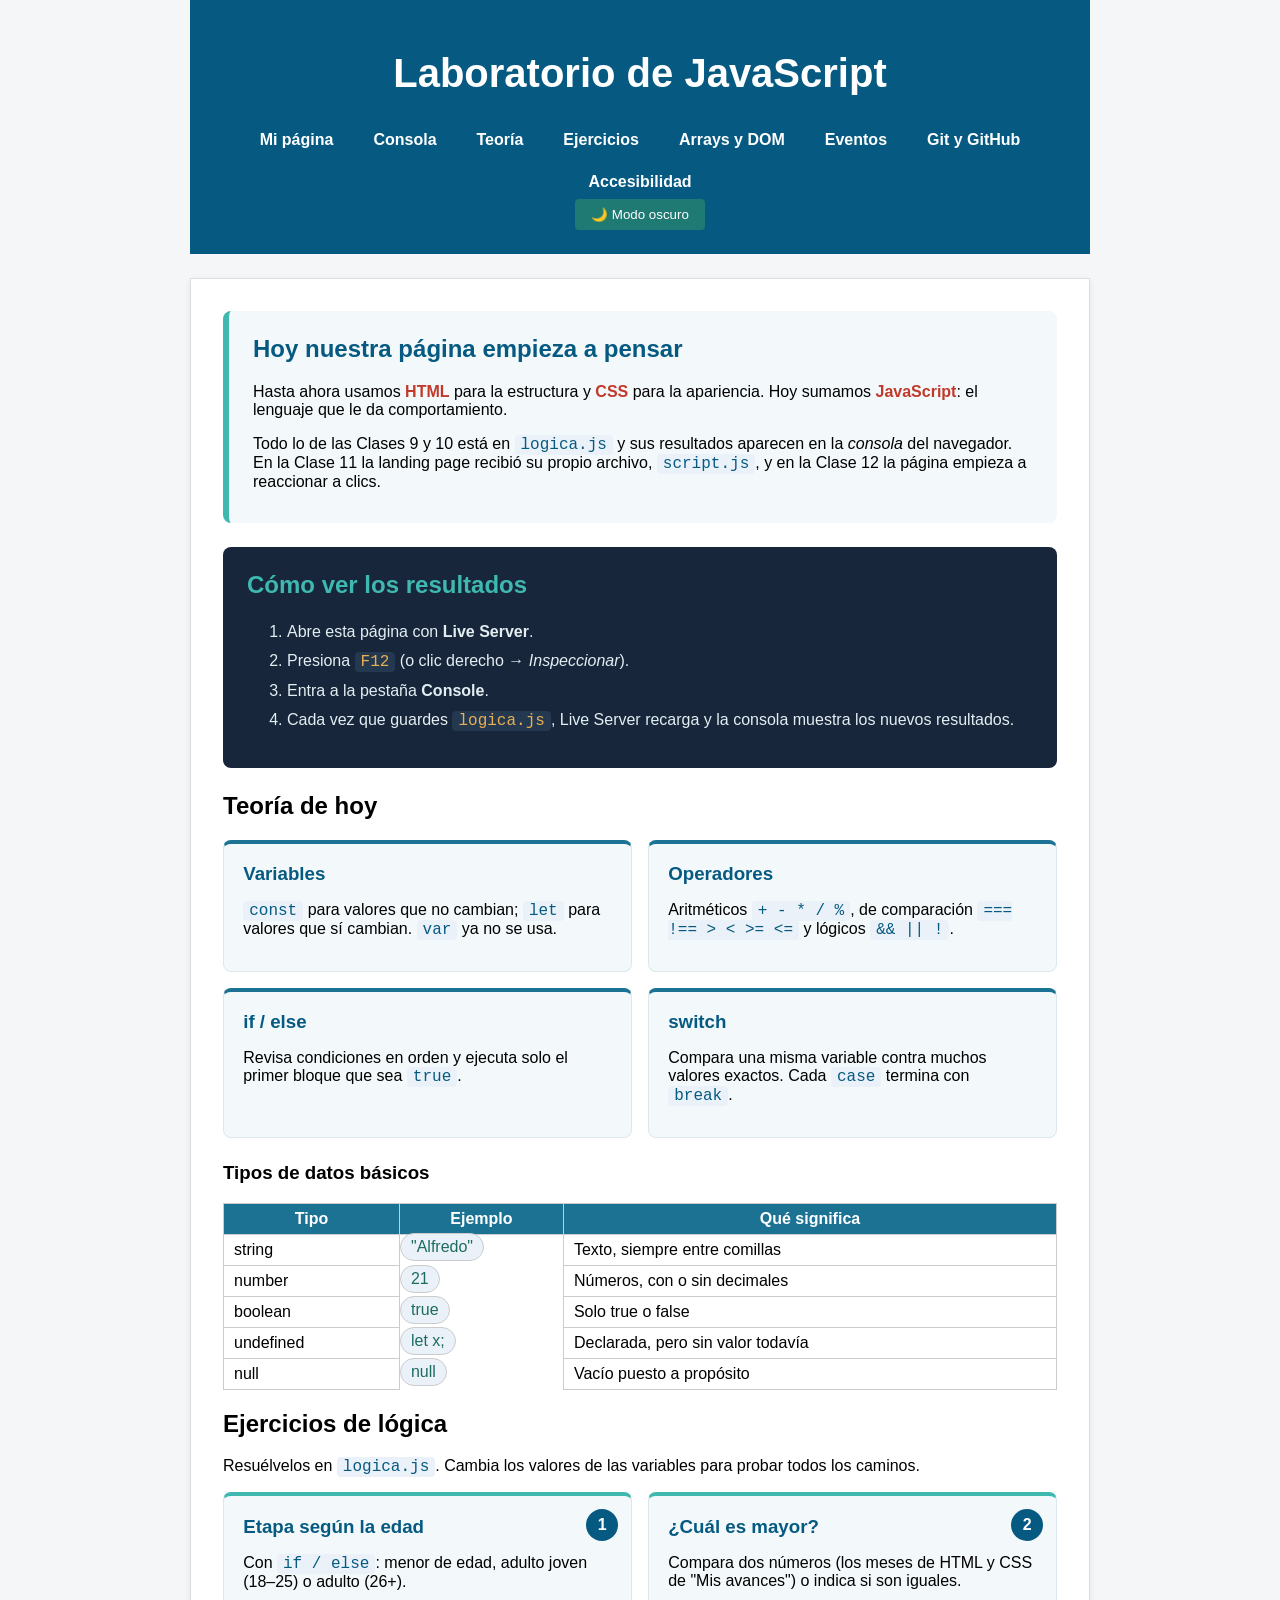
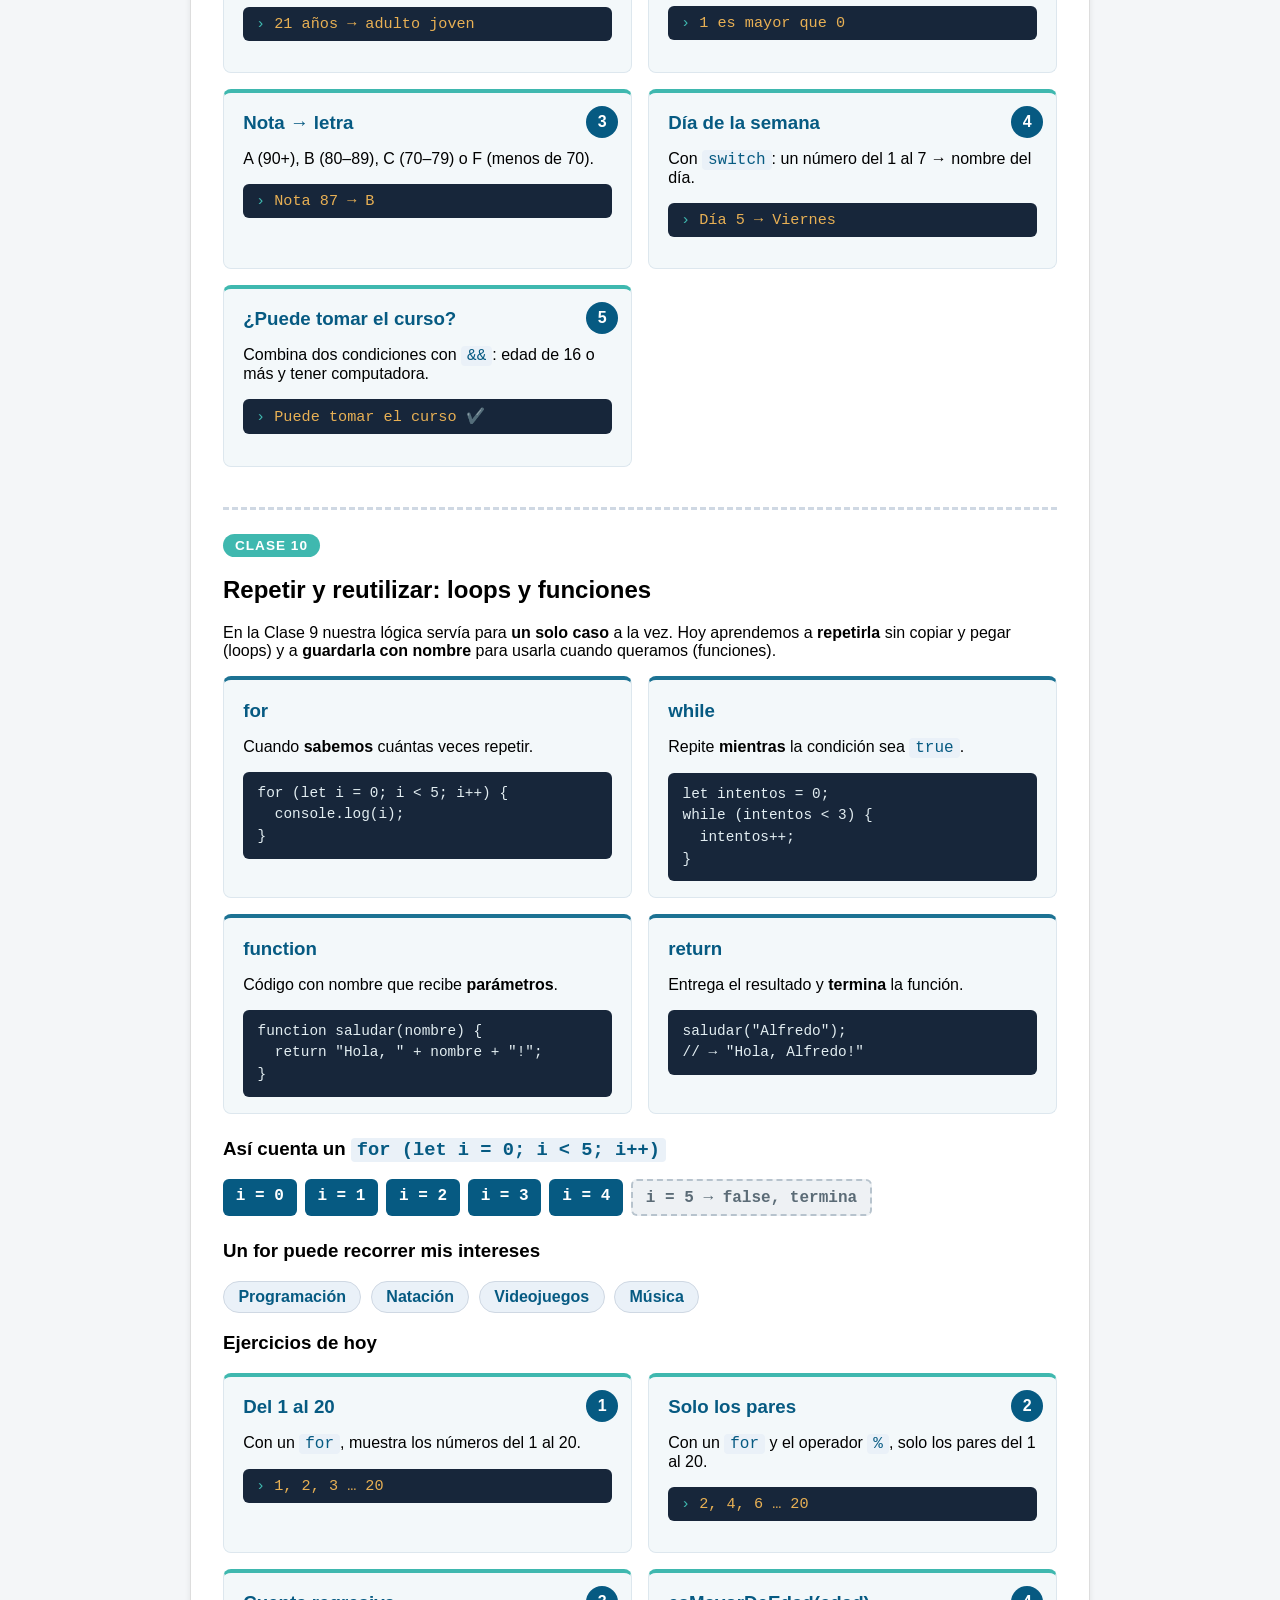
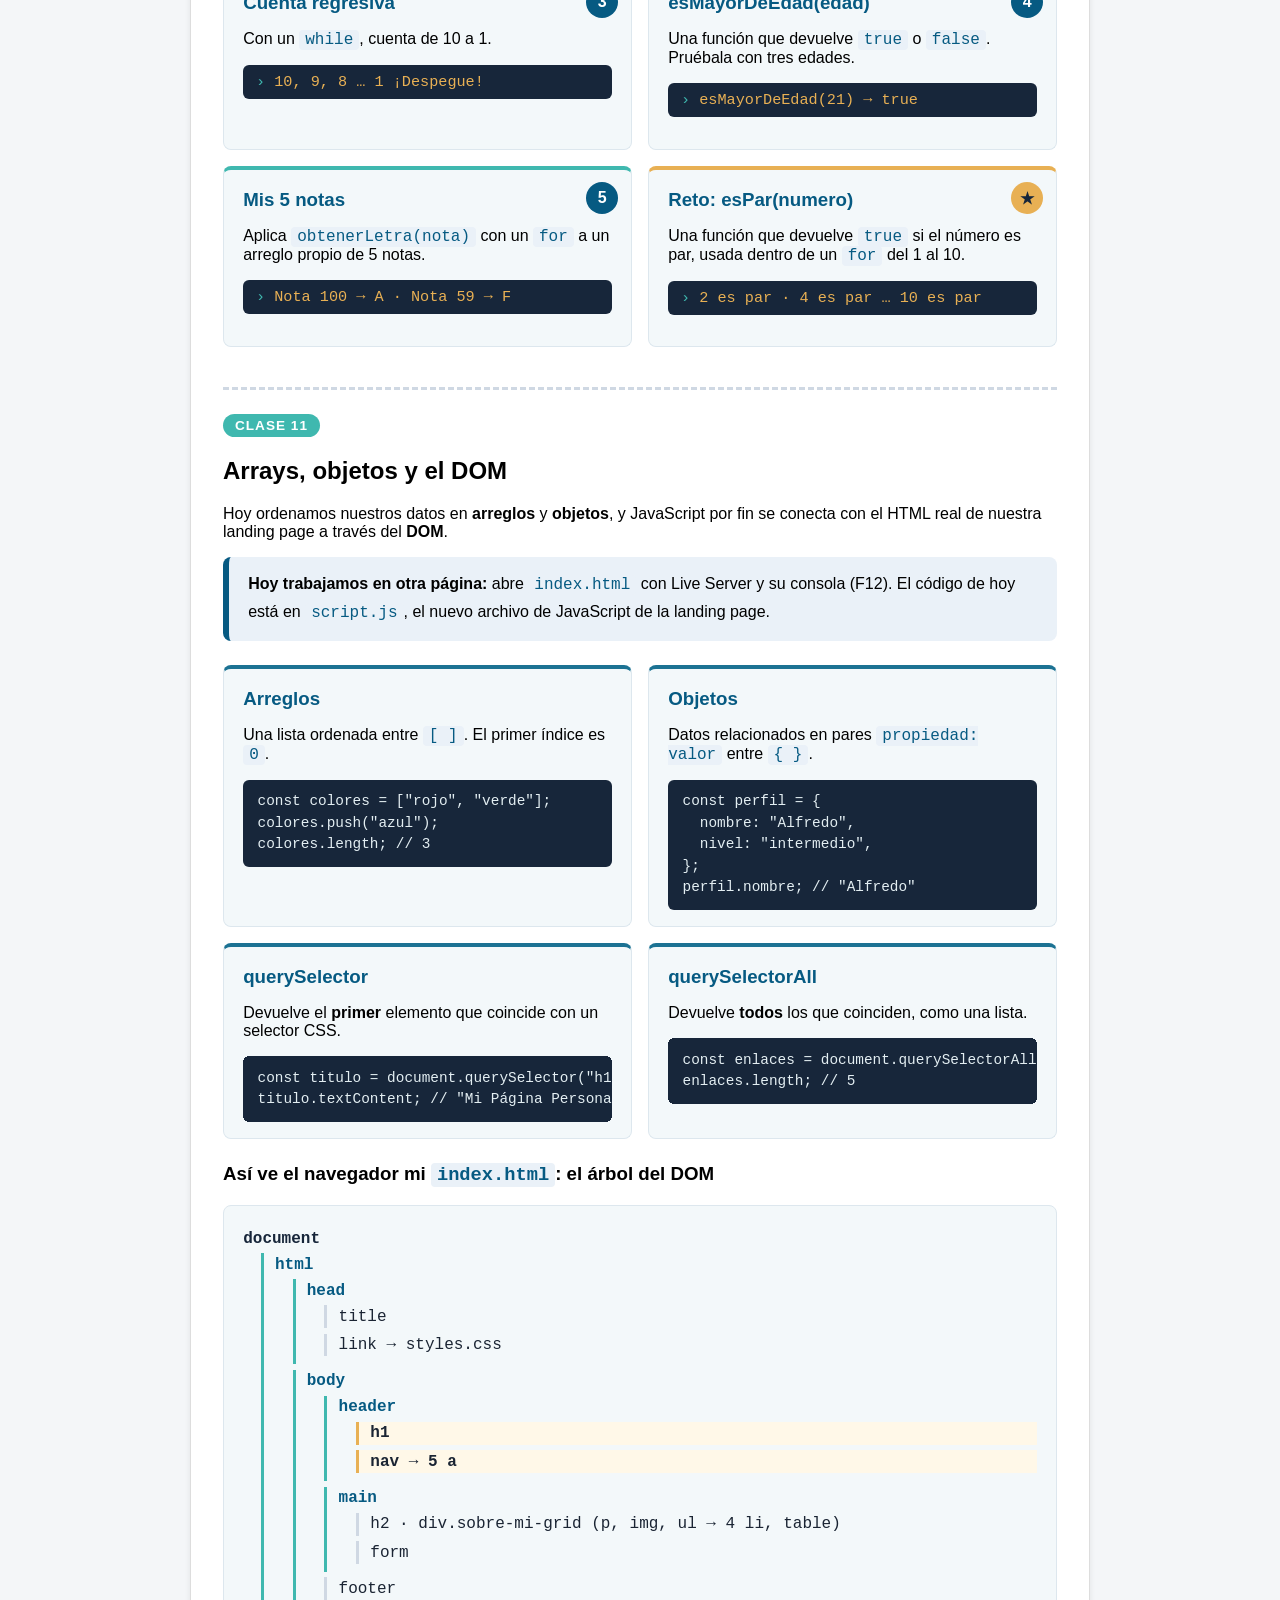
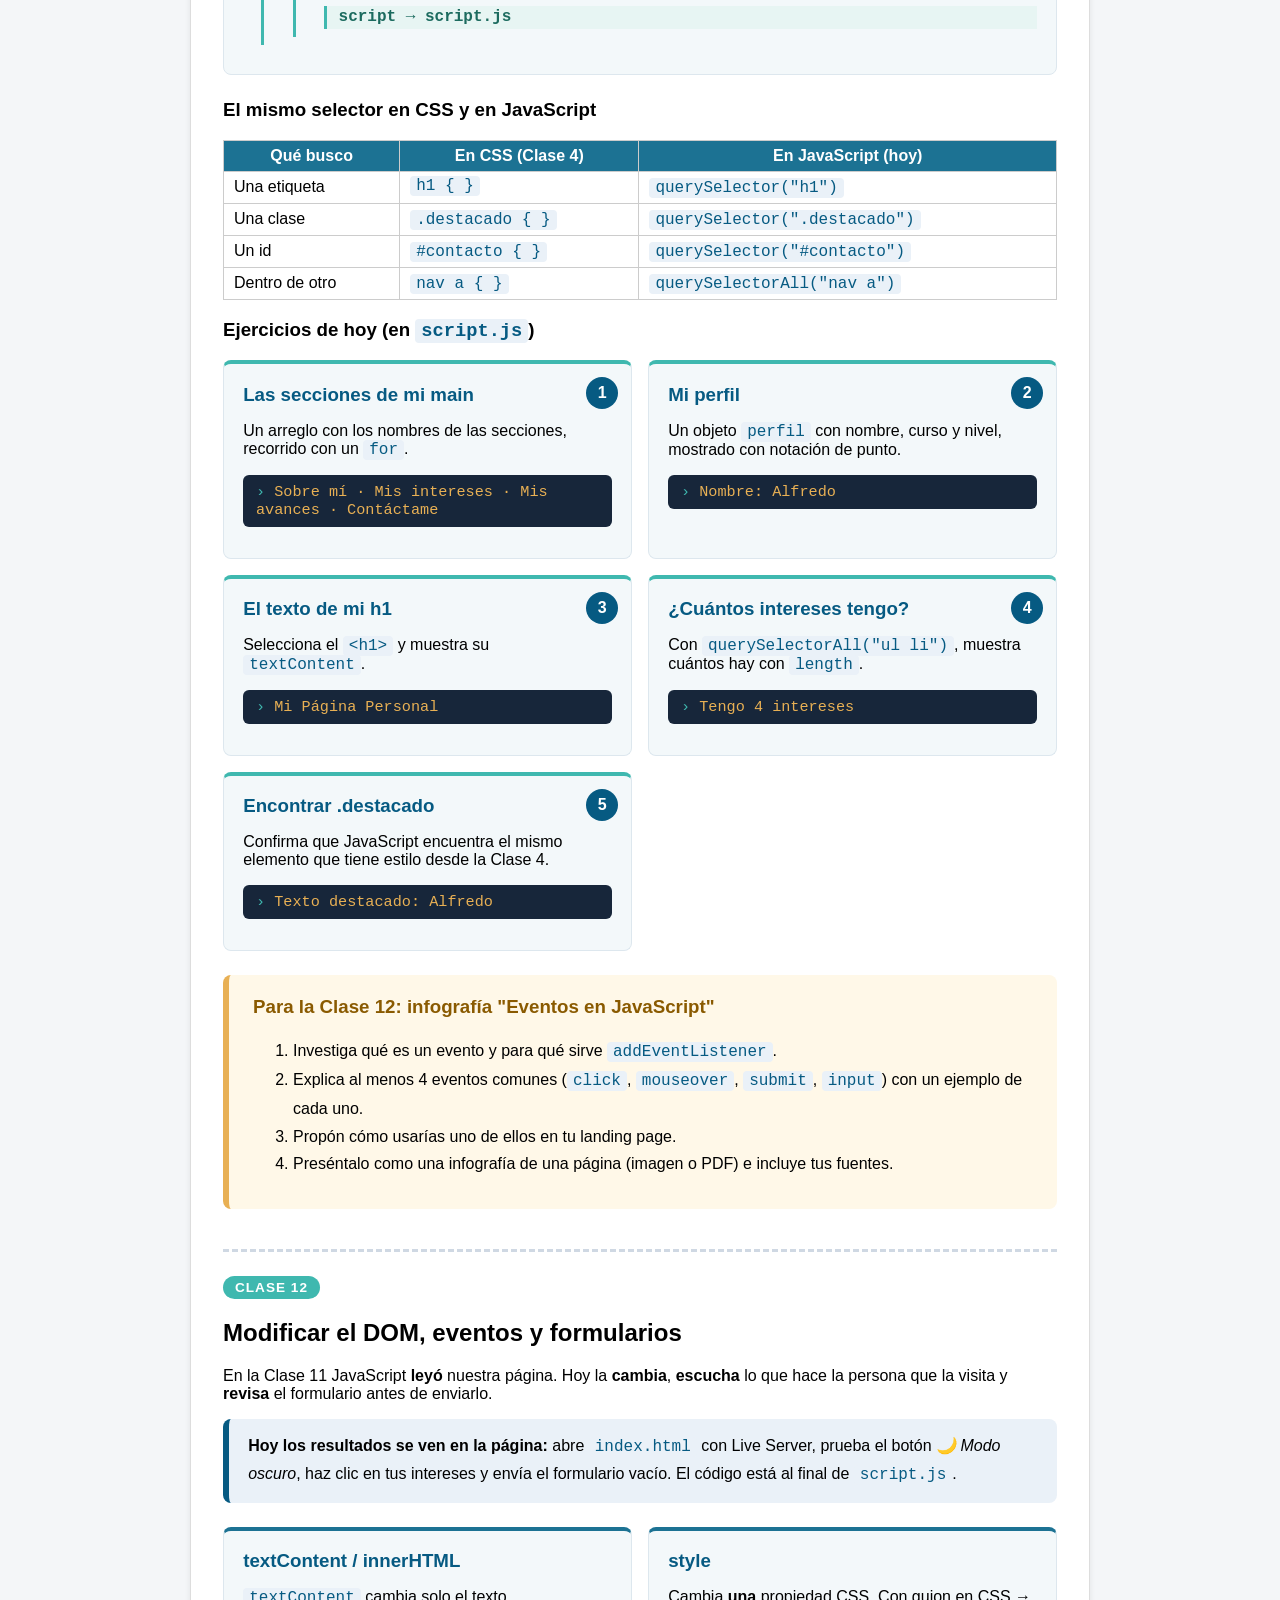
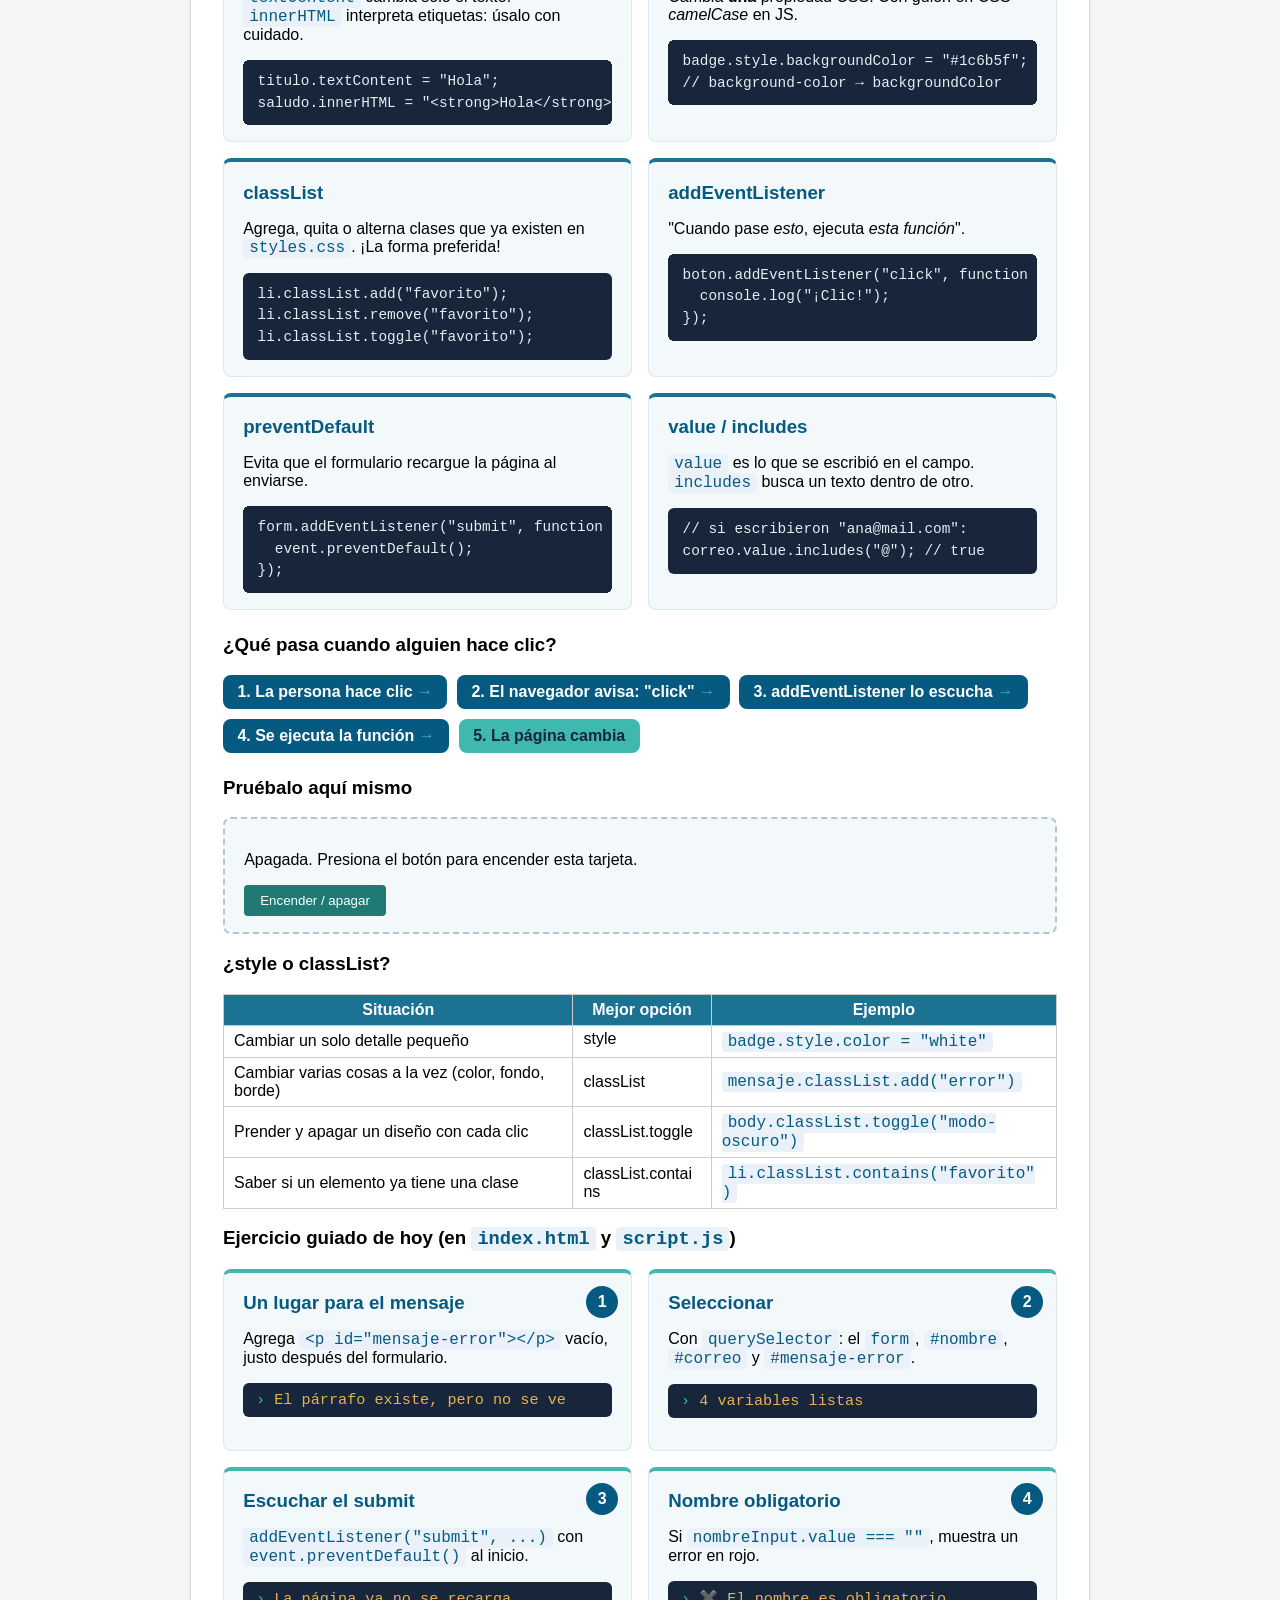
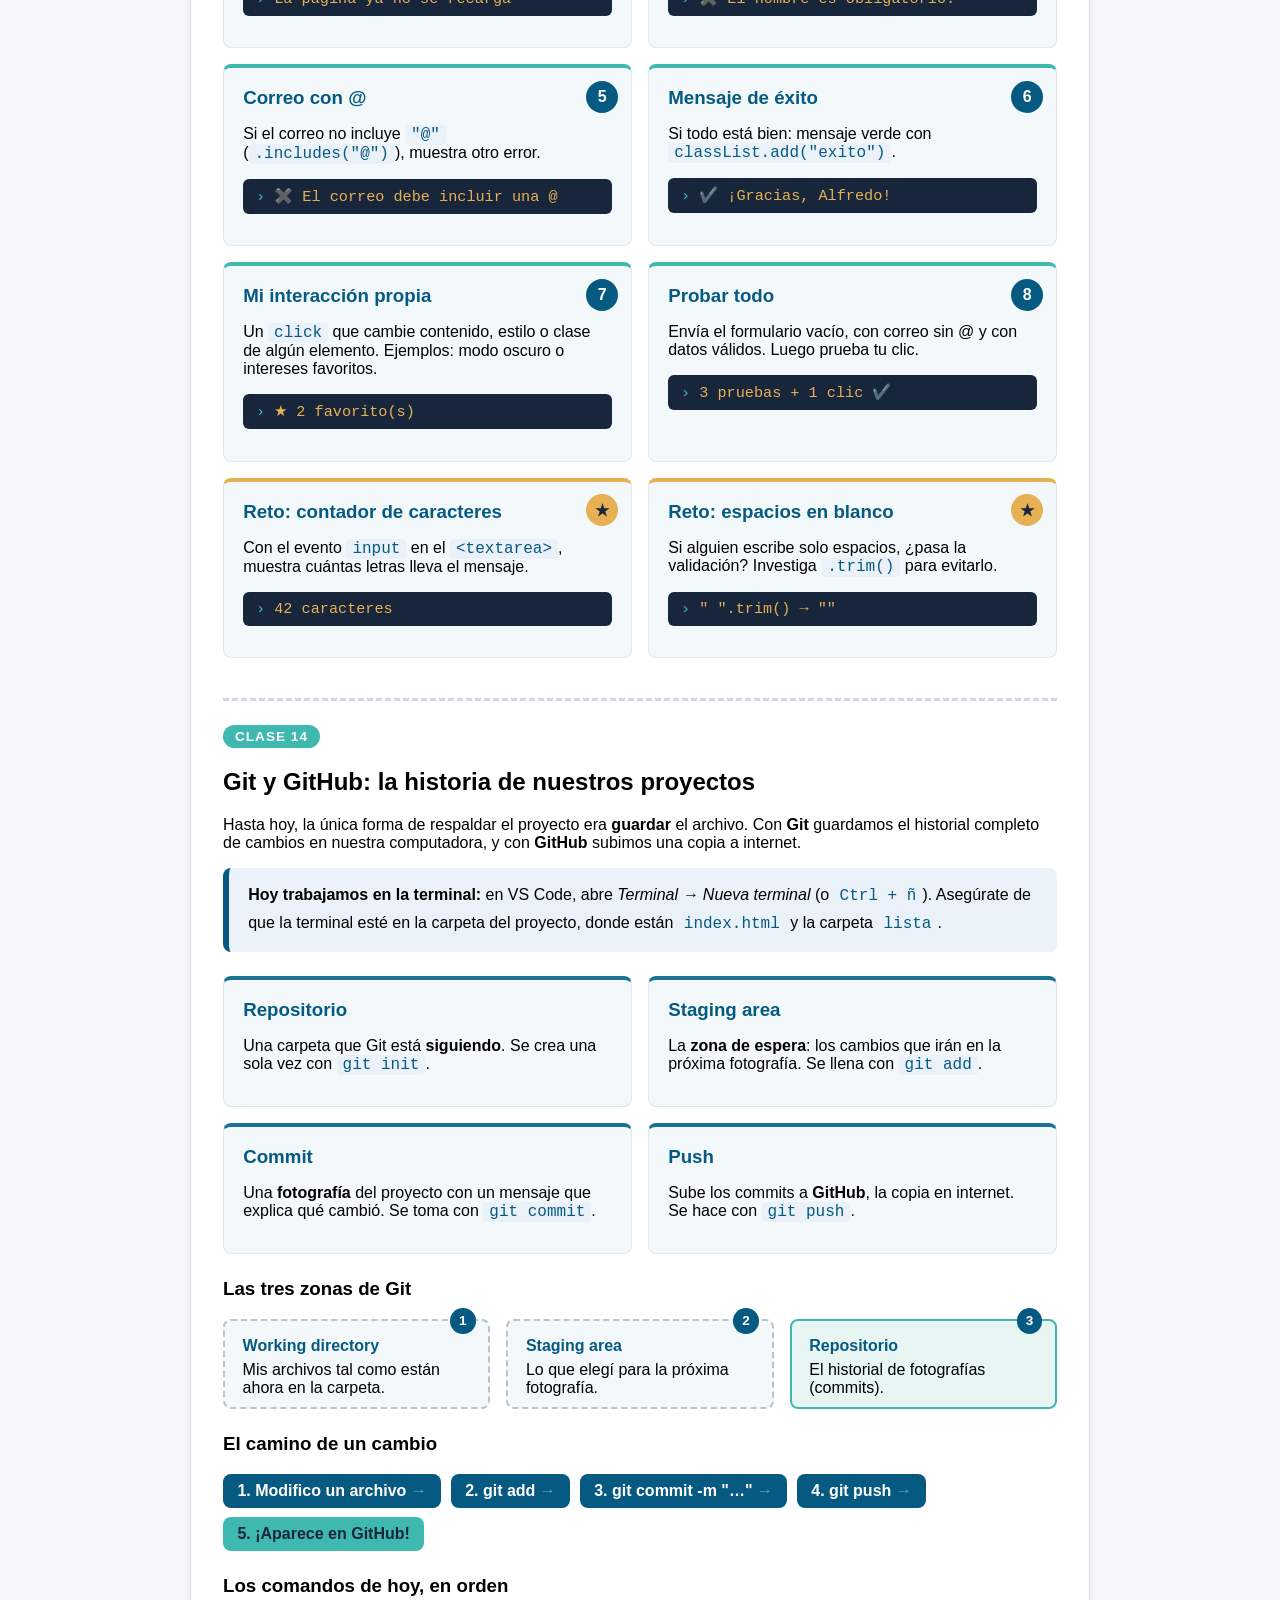
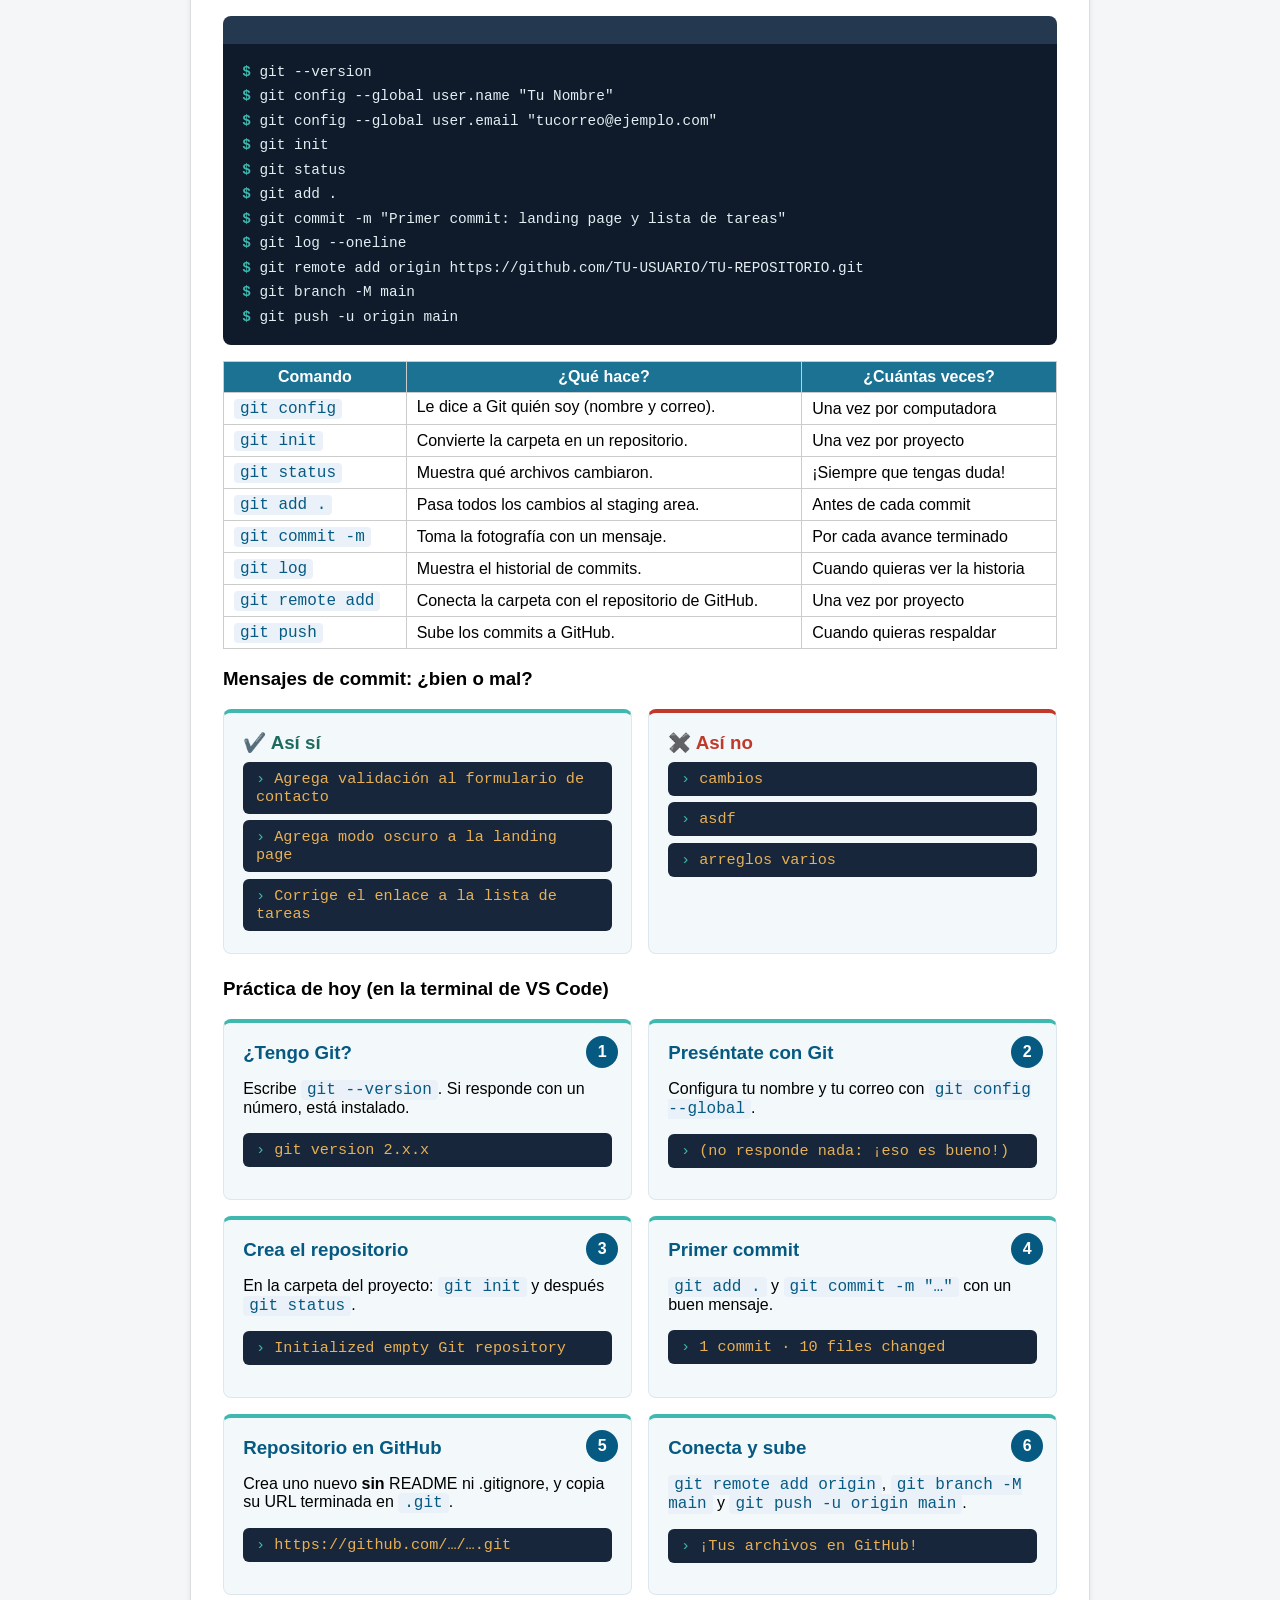
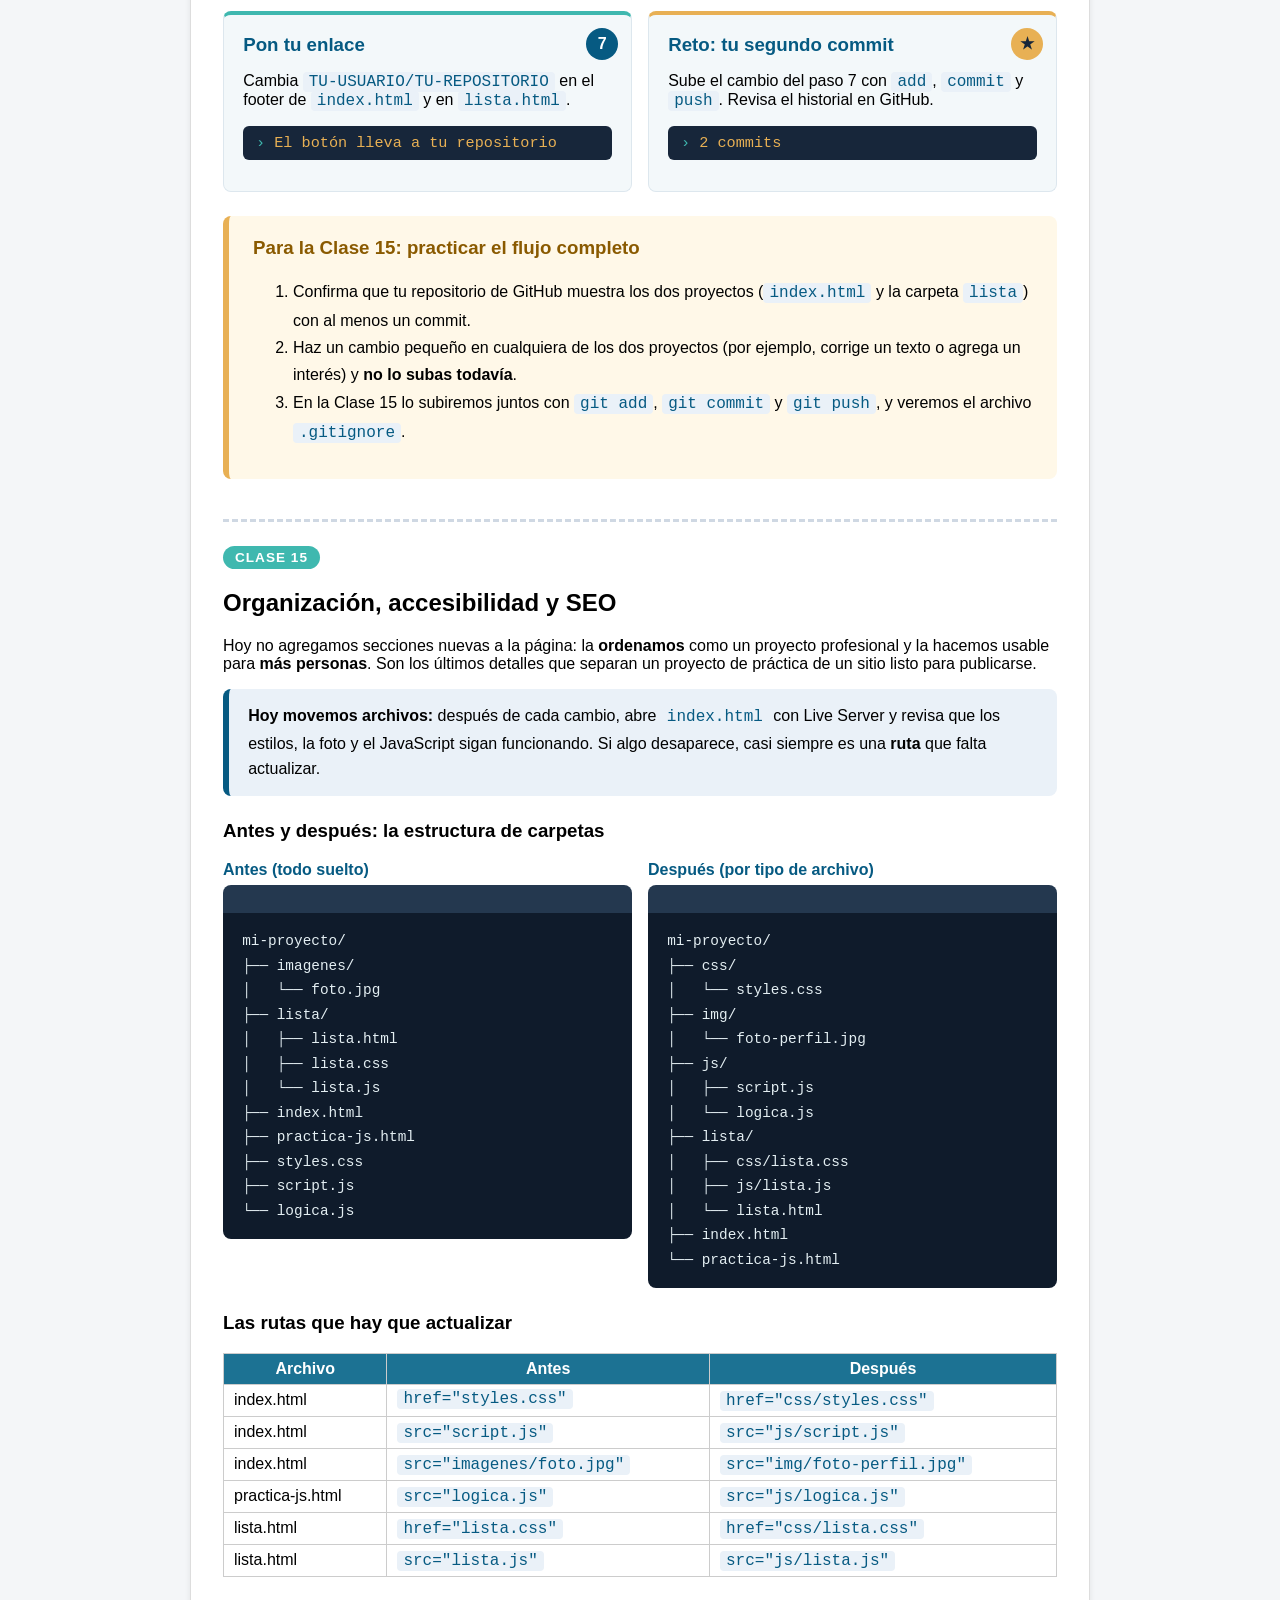
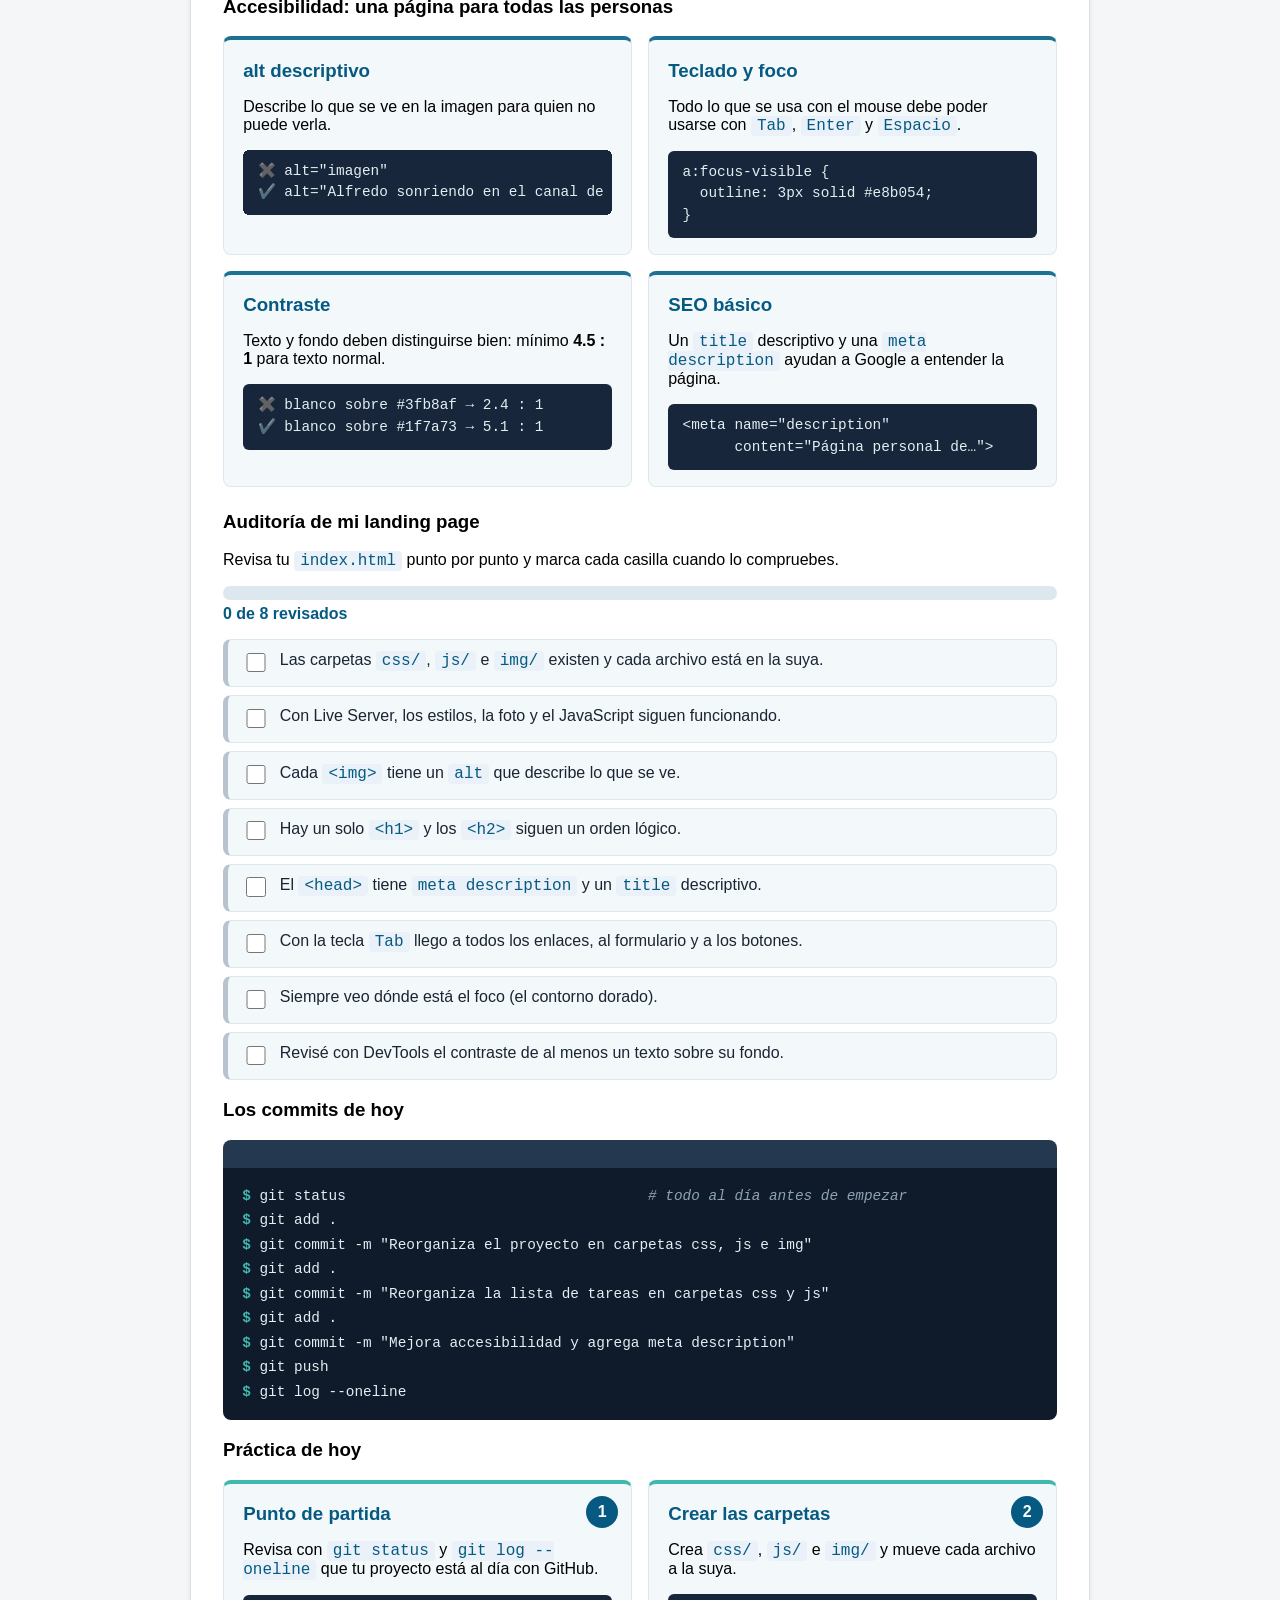
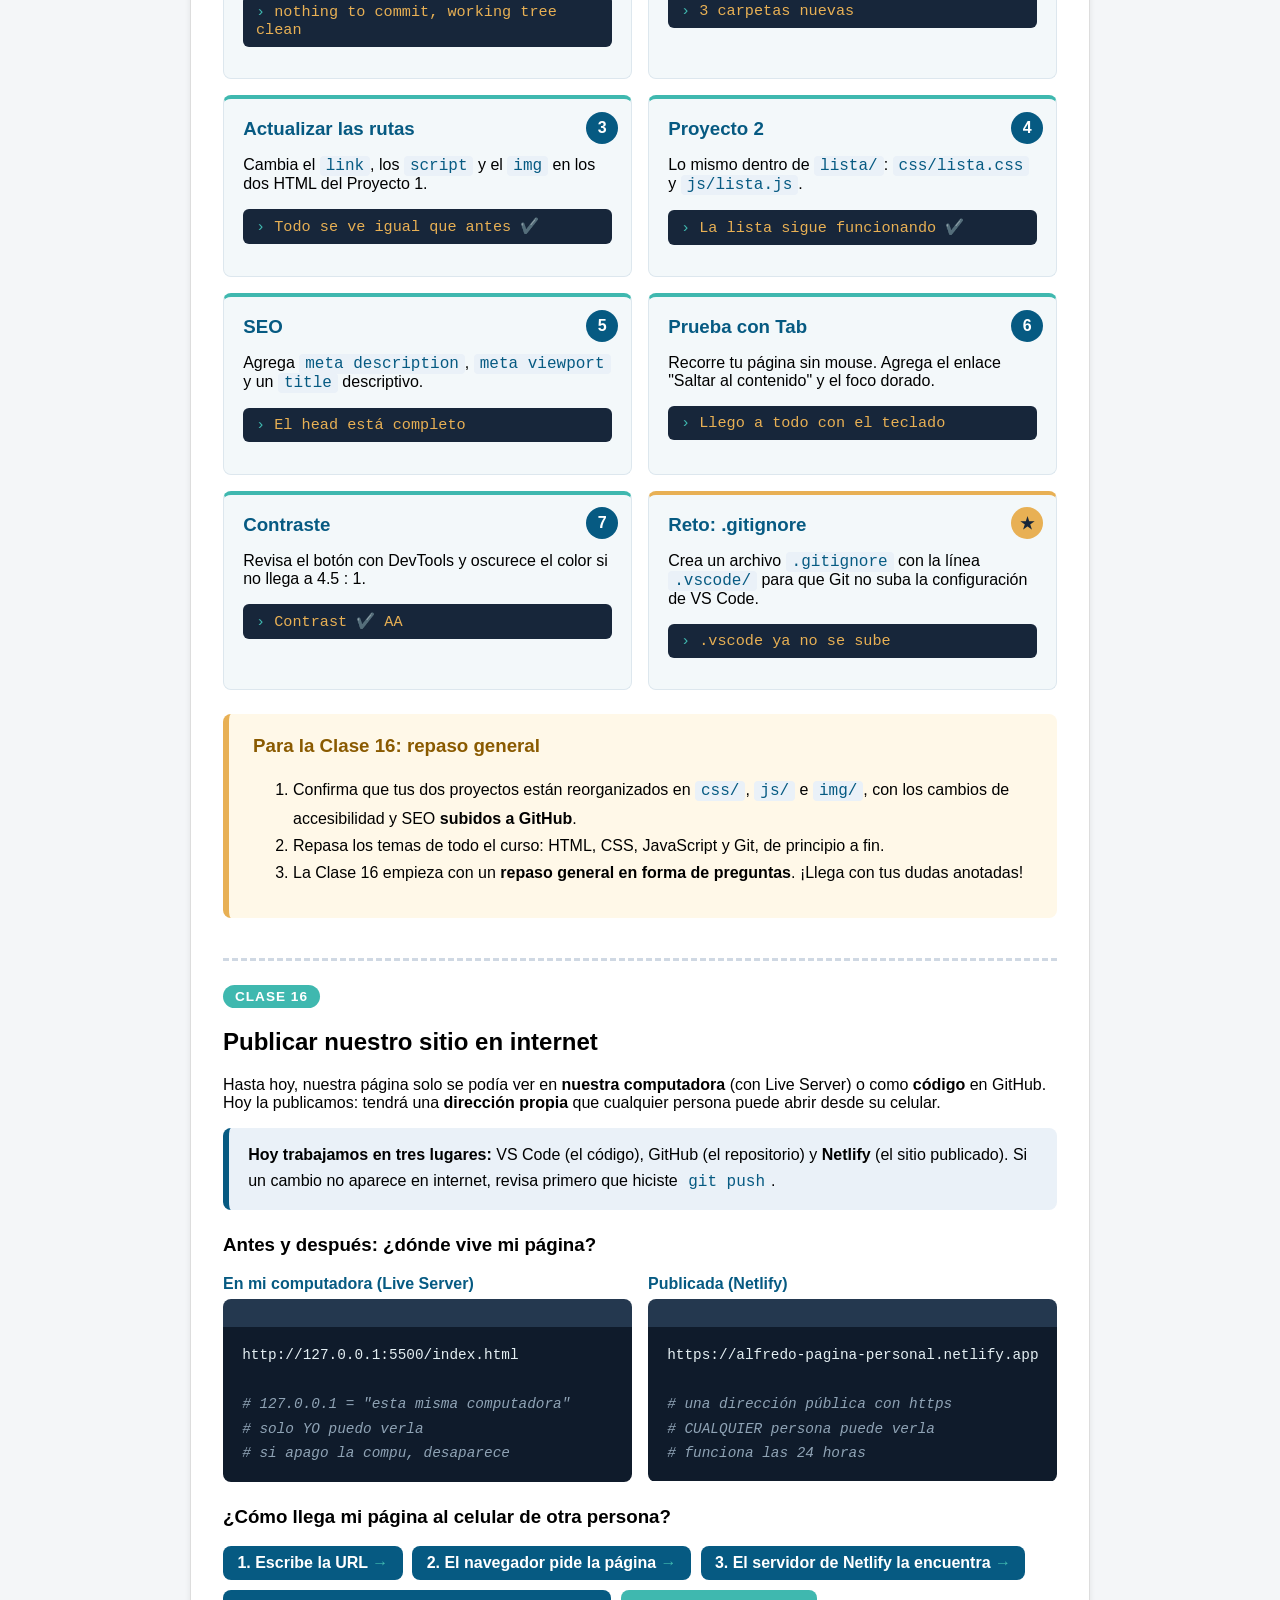
==== commit da3bfe1a: "correción de rutas de lista css, js" ====
--- a/practica-js.html
+++ b/practica-js.html
@@ -25,7 +25,9 @@
             <!-- CAMBIO DE HOY (Clase 15): enlaces a las secciones de las Clases 14 y 15. -->
             <a href="#clase14">Git y GitHub</a>
             <a href="#clase15">Accesibilidad</a>
+            <!-- BOTÓN DE MODO OSCURO -->
         </nav>
+        <button id="btn-tema" aria-pressed="false">🌙 Modo oscuro</button>
     </header>
  
     <main>
@@ -1100,9 +1102,7 @@
     <!-- CAMBIO DE HOY (Clase 9): así se conecta JavaScript a una página.
          Es parecido al <link> del CSS, pero:
          - usa la etiqueta <script> con el atributo src;
-         - se coloca AL FINAL del <body>, justo antes de </body>, para
-           que el navegador primero dibuje toda la página y después
-           ejecute el JavaScript. -->
+         - se coloca AL FINAL del <body>, justo antes de </body>. -->
     <!-- CAMBIO DE HOY (Clase 15) · ORGANIZACIÓN: logica.js ahora vive en la
          carpeta js/. -->
     <script src="js/logica.js"></script>
